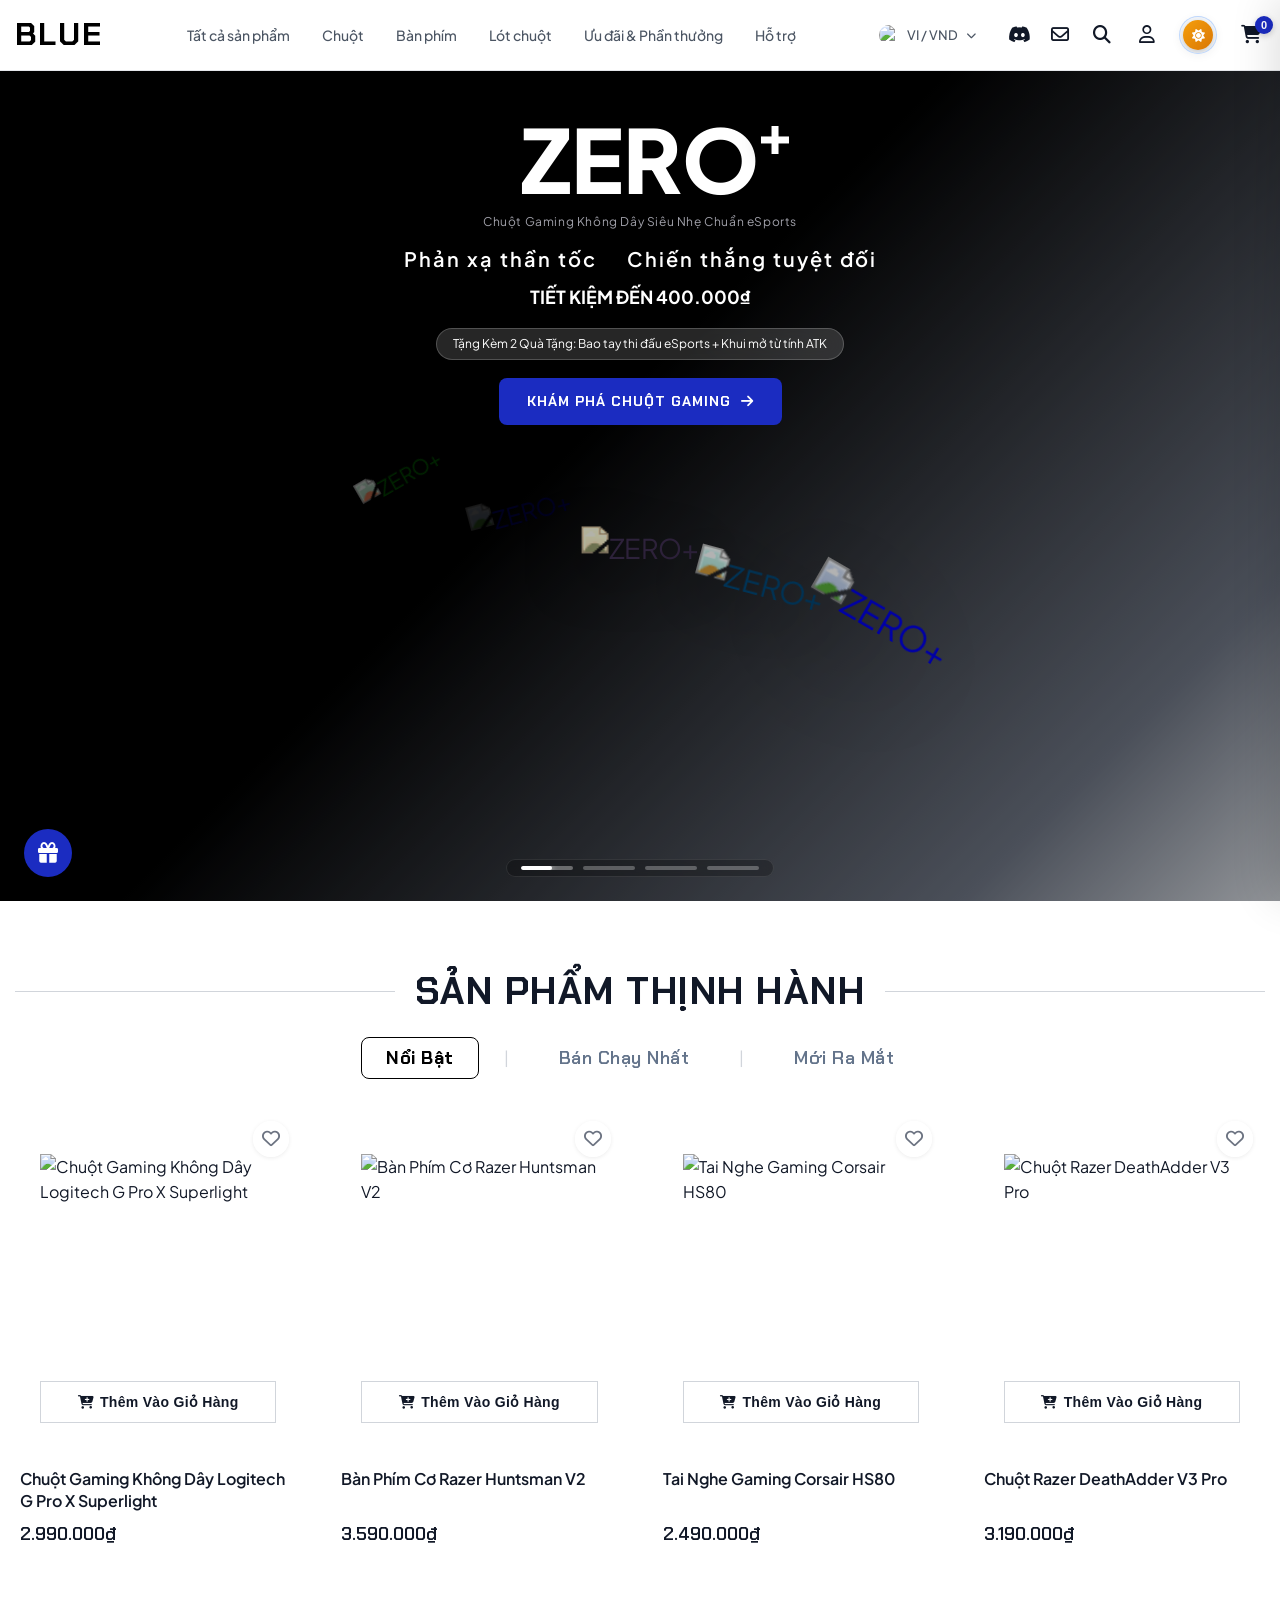
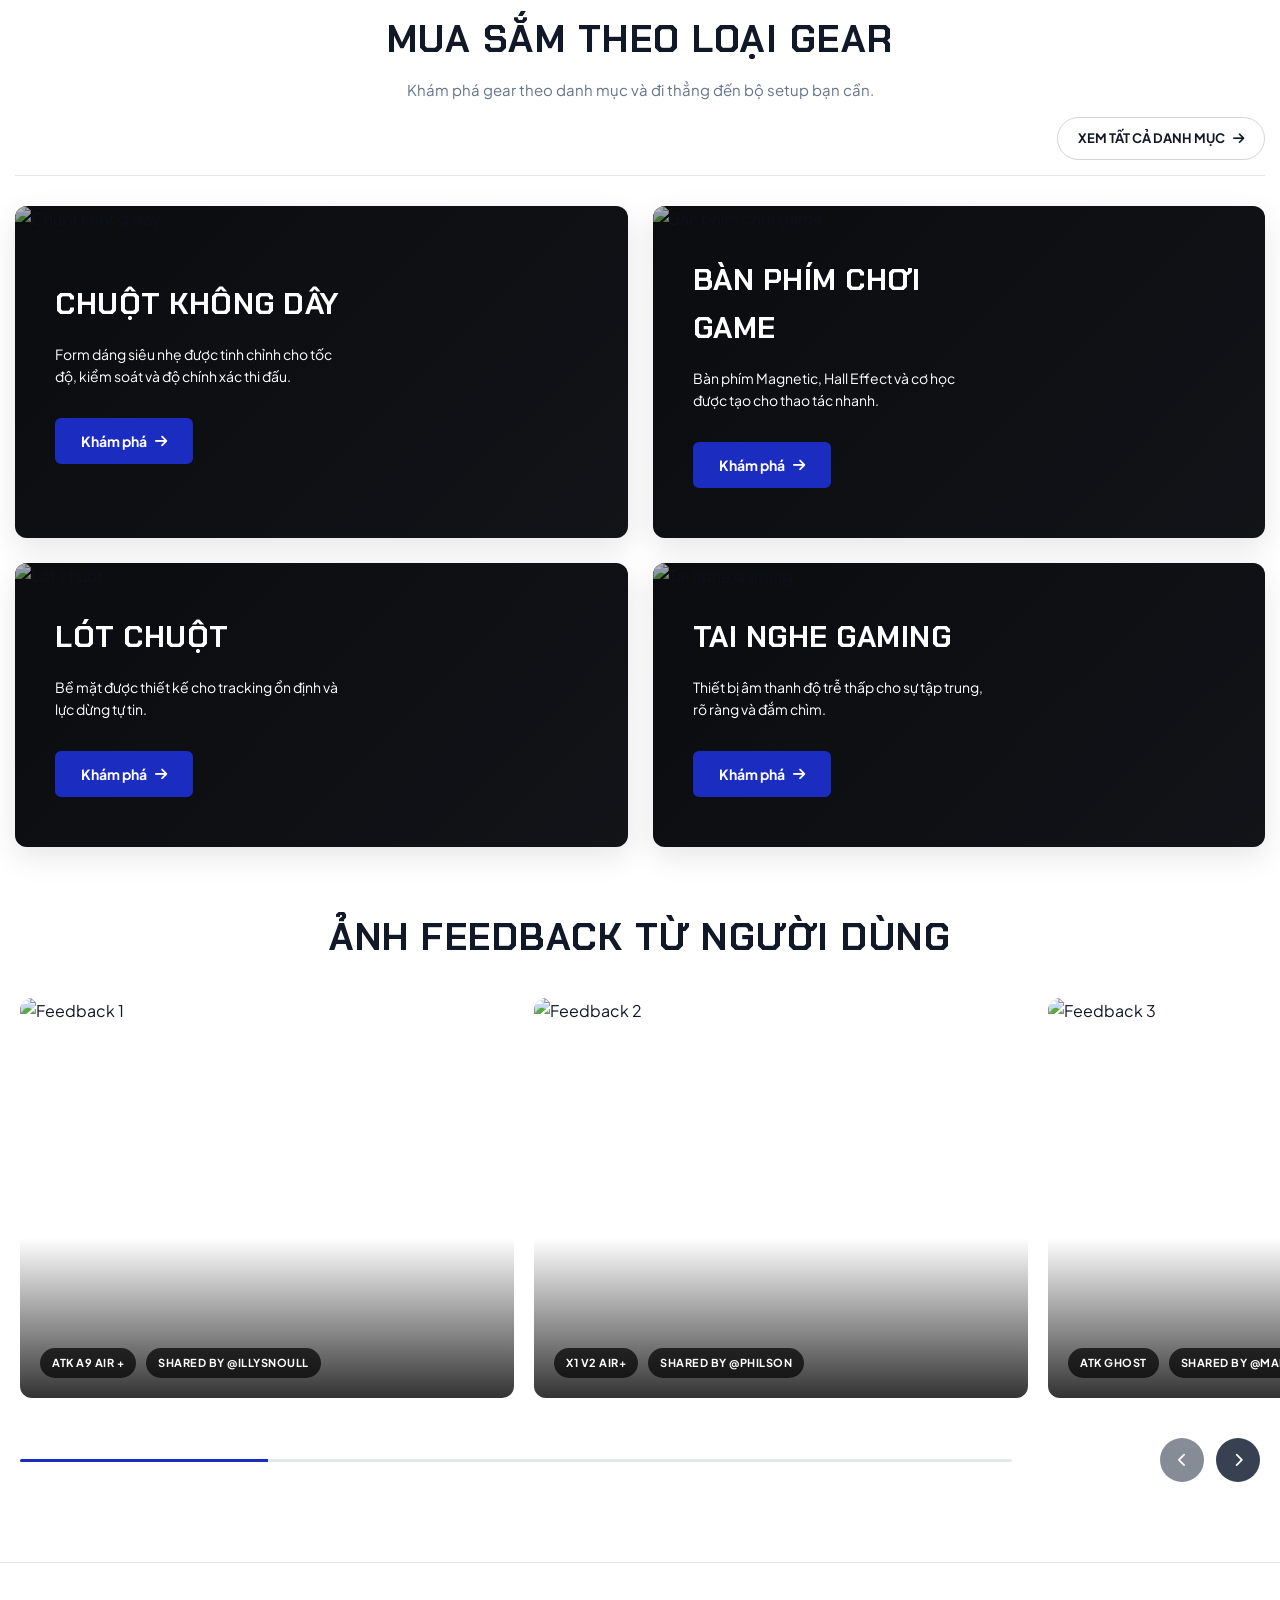
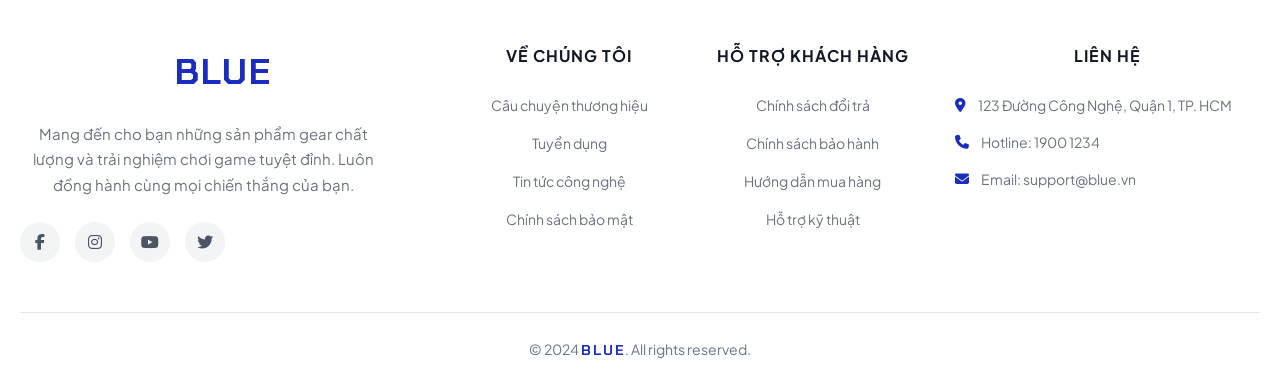
==== index.html @ 566f8067 "fix: set default theme to Light Mode on first visit" ====
<!doctype html>
<html lang="vi">
  <head>
    <meta charset="UTF-8" />
    <meta name="viewport" content="width=device-width, initial-scale=1.0" />
    <title>Blue Gaming Gear | Thiết Bị eSports Thi Đấu Đỉnh Cao</title>
    <link rel="stylesheet" href="style.css" />
    <link rel="preconnect" href="https://fonts.googleapis.com" />
    <link rel="preconnect" href="https://fonts.gstatic.com" crossorigin />
    <link
      href="https://fonts.googleapis.com/css2?family=Chakra+Petch:ital,wght@0,500;0,600;0,700;1,600&family=Plus+Jakarta+Sans:wght@400;500;600;700;800&display=swap"
      rel="stylesheet"
    />
    <link
      rel="stylesheet"
      href="https://cdnjs.cloudflare.com/ajax/libs/font-awesome/6.4.0/css/all.min.css"
    />
  </head>
  <body>
    <header class="main-header">
      <div class="container">
        <nav class="navbar">
          <div class="nav-left">
            <a href="index.html" class="logo">Blue</a>
          </div>
          <div class="nav-center">
            <ul class="nav-links">
              <li><a href="products.html" data-mega="all">Tất cả sản phẩm</a></li>
              <li><a href="products.html?category=Chuột" data-mega="Chuột">Chuột</a></li>
              <li><a href="products.html?category=Bàn%20phím" data-mega="Bàn phím">Bàn phím</a></li>
              <li><a href="products.html?category=Lót%20chuột" data-mega="Lót chuột">Lót chuột</a></li>
              <li><a href="products.html?status=sale">Ưu đãi & Phần thưởng</a></li>
              <li><a href="#support" class="support-modal-trigger" data-support-tab="warranty">Hỗ trợ</a></li>
            </ul>
          </div>
          <div class="nav-right">
            <div class="lang-currency">
              <img
                src="https://upload.wikimedia.org/wikipedia/commons/2/21/Flag_of_Vietnam.svg"
                alt="VI"
                class="flag"
              />
              <span>VI / VND</span>
              <i class="fa-solid fa-chevron-down" style="font-size: 10px"></i>
            </div>
            <div class="utilities">
              <a href="https://discord.gg/bluegaming" target="_blank" rel="noopener noreferrer" title="Cộng đồng Discord eSports"><i class="fa-brands fa-discord"></i></a>
              <a href="mailto:support@blue.vn" title="Hỗ trợ qua Email: support@blue.vn"><i class="fa-regular fa-envelope"></i></a>
              <button id="search-trigger-btn" class="nav-icon-btn" aria-label="Tìm kiếm sản phẩm" title="Tìm kiếm (Ctrl+K)">
                <i class="fa-solid fa-magnifying-glass"></i>
              </button>
              <!-- NÚT TÀI KHOẢN (ĐỒNG BỘ MVC AUTH) -->
              <div class="header-user-wrapper" id="header-user-wrapper">
                <a href="account.html" class="nav-icon-btn header-user-btn" id="header-user-btn" title="Tài khoản thành viên" aria-label="Tài khoản thành viên">
                  <i class="fa-regular fa-user"></i>
                </a>
                <div class="user-dropdown-menu" id="user-dropdown-menu">
                  <div class="user-dropdown-header">
                    <div class="user-dropdown-avatar" id="user-dd-avatar"></div>
                    <div class="user-dropdown-meta">
                      <strong id="user-dd-name">Alex Nguyễn</strong>
                      <span id="user-dd-rank">VIP Diamond</span>
                      <small id="user-dd-points" style="color: var(--blue-accent, #0052cc); font-weight:700;">1.850 điểm</small>
                    </div>
                  </div>
                  <ul class="user-dropdown-links">
                    <li><a href="account.html?tab=profile"><i class="fa-regular fa-id-badge"></i> Thông tin tài khoản</a></li>
                    <li><a href="account.html?tab=orders"><i class="fa-solid fa-box-open"></i> Đơn hàng của tôi</a></li>
                    <li><a href="account.html?tab=addresses"><i class="fa-solid fa-location-dot"></i> Sổ địa chỉ</a></li>
                    <li><a href="account.html?tab=rewards"><i class="fa-solid fa-gift"></i> Điểm & Voucher</a></li>
                    <li class="user-dropdown-divider"></li>
                    <li><button type="button" class="btn-user-logout" id="header-logout-btn"><i class="fa-solid fa-arrow-right-from-bracket"></i> Đăng xuất</button></li>
                  </ul>
                </div>
              </div>
              <button id="theme-toggle-btn" class="theme-toggle-btn glass-theme-btn" aria-label="Chuyển chế độ Dark / Light" title="Giao diện Sáng (Bấm để chuyển sang Dark Mode)">
                <span class="theme-toggle-badge">
                  <i class="fa-solid fa-sun"></i>
                </span>
                <span class="theme-toggle-content">
                  <span class="theme-toggle-label">Light Mode</span>
                  <span class="theme-toggle-chevrons">
                    <i class="fa-solid fa-chevron-up"></i>
                    <i class="fa-solid fa-chevron-down"></i>
                  </span>
                </span>
              </button>
              <button id="cart-trigger-btn" class="nav-icon-btn cart-icon" aria-label="Xem giỏ hàng" title="Giỏ hàng">
                <i class="fa-solid fa-cart-shopping"></i>
                <span id="cart-badge" class="cart-badge">0</span>
              </button>
            </div>
          </div>
        </nav>
      </div>

      <!-- Mega Menu -->
      <div id="mega-menu" class="mega-menu">
        <div class="mega-container">
          <div class="mega-sidebar">
            <ul class="mega-categories-list">
              <li class="cat-item active" data-id="Chuột">Chuột</li>
              <li class="cat-item" data-id="Bàn phím">Bàn phím</li>
              <li class="cat-item" data-id="Lót chuột">Lót chuột</li>
              <li class="cat-item" data-id="Tai nghe">Headphones</li>
              <li class="cat-item" data-id="Tay cầm">Controller</li>
              <li class="cat-item" data-id="Phụ kiện">Accessories</li>
              <li class="cat-item" data-id="Gift Cards">Gift Cards</li>
            </ul>
          </div>
          <div class="mega-content">
            <div class="mega-header">
              <div class="mega-title-area">
                <h3 id="mega-current-cat" class="mega-title">CHUỘT</h3>
              </div>
              <a href="products.html" class="view-all"
                >Xem tất cả
                <i
                  class="fa-solid fa-chevron-right"
                  style="font-size: 10px; margin-left: 4px"
                ></i
              ></a>
            </div>
            <div class="mega-products-wrapper">
              <div class="mega-products-viewport">
                <div id="mega-products" class="mega-products-grid">
                  <!-- JS sẽ render nội dung từ db.json vào đây -->
                </div>
              </div>
              <div class="mega-carousel-controls">
                <button type="button" class="carousel-btn mega-prev-btn" id="mega-prev-btn" aria-label="Sản phẩm trước" title="Trang trước" disabled>
                  <i class="fa-solid fa-angle-left"></i>
                </button>
                <button type="button" class="carousel-btn mega-next-btn" id="mega-next-btn" aria-label="Sản phẩm tiếp theo" title="Trang tiếp theo">
                  <i class="fa-solid fa-angle-right"></i>
                </button>
              </div>
            </div>
          </div>
        </div>
      </div>
    </header>

    <!-- LIVE SEARCH MODAL OVERLAY -->
    <div id="search-overlay" class="search-overlay" role="dialog" aria-modal="true" aria-label="Tìm kiếm sản phẩm" style="display: none;">
      <div class="search-modal-container">
        <div class="search-modal-header">
          <div class="search-input-wrapper">
            <i class="fa-solid fa-magnifying-glass search-input-icon"></i>
            <input type="text" id="live-search-input" placeholder="Tìm kiếm chuột, bàn phím cơ, lót chuột, tai nghe..." autocomplete="off" />
            <button id="search-clear-btn" class="search-clear-btn" aria-label="Xóa từ khóa" style="display: none;">
              <i class="fa-solid fa-xmark"></i>
            </button>
          </div>
          <button id="search-close-btn" class="search-close-btn" aria-label="Đóng tìm kiếm">
            <i class="fa-solid fa-xmark"></i>
          </button>
        </div>
        <div class="search-quick-tags">
          <span class="quick-tag-label">Tìm nhanh:</span>
          <button class="quick-tag-btn" data-query="Chuột">Chuột</button>
          <button class="quick-tag-btn" data-query="Bàn phím">Bàn phím</button>
          <button class="quick-tag-btn" data-query="Tai nghe">Tai nghe</button>
          <button class="quick-tag-btn" data-query="Lót chuột">Lót chuột</button>
          <button class="quick-tag-btn" data-query="Logitech">Logitech</button>
          <button class="quick-tag-btn" data-query="Razer">Razer</button>
        </div>
        <div id="search-results-container" class="search-results-container">
          <div id="search-empty-prompt" class="search-empty-prompt">
            <i class="fa-solid fa-keyboard prompt-icon"></i>
            <p>Nhập tên sản phẩm, thương hiệu hoặc danh mục để tìm kiếm tức thì.</p>
          </div>
          <div id="search-results-list" class="search-results-list" style="display: none;"></div>
        </div>
      </div>
    </div>

    <!-- HERO BANNER CAROUSEL SECTION -->
    <section id="hero-carousel" class="hero-banner">
      <!-- Carousel Slides Container -->
      <div class="hero-slides-wrapper" id="hero-slides-wrapper">
        <!-- JS will render slides here -->
      </div>

      <!-- Pagination / Indicators -->
      <div class="hero-indicators" id="hero-indicators" role="tablist" aria-label="Điều hướng banner trang chủ">
        <!-- JS will render indicators here -->
      </div>

      <!-- Floating Gift Button -->
      <button class="hero-floating-gift">
        <i class="fa-solid fa-gift"></i>
      </button>
    </section>

    <main class="trending-section">
      <div class="trending-header">
        <h2 class="trending-title"><span>SẢN PHẨM THỊNH HÀNH</span></h2>
        <div class="trending-tabs">
          <button class="tab-btn active" data-target="tab-hot">Nổi Bật</button>
          <span class="tab-divider">|</span>
          <button class="tab-btn" data-target="tab-sale">Bán Chạy Nhất</button>
          <span class="tab-divider">|</span>
          <button class="tab-btn" data-target="tab-new">Mới Ra Mắt</button>
        </div>
      </div>

      <div class="tab-content active" id="tab-hot">
        <div class="product-hot product-grid"></div>
      </div>
      <div class="tab-content" id="tab-sale" style="display: none">
        <div class="product-sale product-grid"></div>
      </div>
      <div class="tab-content" id="tab-new" style="display: none">
        <div class="product-new product-grid"></div>
      </div>
    </main>

    <!-- SHOP BY CATEGORY SECTION -->
    <section class="shop-by-category">
      <div class="category-header">
        <div class="category-title-area">
          <h2>Mua sắm theo loại gear</h2>
          <p>Khám phá gear theo danh mục và đi thẳng đến bộ setup bạn cần.</p>
        </div>
        <div class="view-all-wrapper">
          <a href="products.html" class="view-all-link"
            >XEM TẤT CẢ DANH MỤC <i class="fa-solid fa-arrow-right"></i
          ></a>
        </div>
      </div>
      <div class="category-grid">
        <!-- Chuột -->
        <div class="cat-card">
          <div class="cat-card-content">
            <h3>Chuột không dây</h3>
            <p>
              Form dáng siêu nhẹ được tinh chỉnh cho tốc độ, kiểm soát và độ
              chính xác thi đấu.
            </p>
            <a href="products.html?category=Chuột" class="explore-btn" style="text-decoration: none; display: inline-flex; align-items: center; gap: 8px;">
              Khám phá <i class="fa-solid fa-arrow-right"></i>
            </a>
          </div>
          <div class="cat-card-image">
            <img
              src="https://www.atk.store/cdn/shop/files/118493700f7e3293efadf6b957758203_62d271ba-5d10-4b05-9611-e0f9907a7eeb.jpg?v=1780053426&width=700"
              alt="Chuột không dây"
            />
          </div>
        </div>

        <!-- Bàn phím -->
        <div class="cat-card">
          <div class="cat-card-content">
            <h3>Bàn phím chơi game</h3>
            <p>
              Bàn phím Magnetic, Hall Effect và cơ học được tạo cho thao tác
              nhanh.
            </p>
            <a href="products.html?category=Bàn%20phím" class="explore-btn" style="text-decoration: none; display: inline-flex; align-items: center; gap: 8px;">
              Khám phá <i class="fa-solid fa-arrow-right"></i>
            </a>
          </div>
          <div class="cat-card-image">
            <img
              src="https://www.atk.store/cdn/shop/files/37efe26d5b548dfbbb336d3c655a770a_121cb89d-d6b0-4488-8b81-c74cf1e00450.jpg?v=1780053426&width=700"
              alt="Bàn phím chơi game"
            />
          </div>
        </div>

        <!-- Lót chuột -->
        <div class="cat-card">
          <div class="cat-card-content">
            <h3>Lót chuột</h3>
            <p>Bề mặt được thiết kế cho tracking ổn định và lực dừng tự tin.</p>
            <a href="products.html?category=Lót%20chuột" class="explore-btn" style="text-decoration: none; display: inline-flex; align-items: center; gap: 8px;">
              Khám phá <i class="fa-solid fa-arrow-right"></i>
            </a>
          </div>
          <div class="cat-card-image">
            <img
              src="https://www.atk.store/cdn/shop/files/ee610c01f535b74fd3f381b54bb5287f_557cb5e5-bfce-4602-8465-cf320064e47b.jpg?v=1780053426&width=700"
              alt="Lót chuột"
            />
          </div>
        </div>

        <!-- Tai nghe -->
        <div class="cat-card">
          <div class="cat-card-content">
            <h3>Tai nghe gaming</h3>
            <p>
              Thiết bị âm thanh độ trễ thấp cho sự tập trung, rõ ràng và đắm
              chìm.
            </p>
            <a href="products.html?category=Tai%20nghe" class="explore-btn" style="text-decoration: none; display: inline-flex; align-items: center; gap: 8px;">
              Khám phá <i class="fa-solid fa-arrow-right"></i>
            </a>
          </div>
          <div class="cat-card-image">
            <img
              src="https://www.atk.store/cdn/shop/files/20260529-115628_c5f99d77-b586-4a1d-b0ce-ef9a51c31688.jpg?v=1780053438&width=700"
              alt="Tai nghe gaming"
            />
          </div>
        </div>
      </div>
    </section>

    <!-- FEEDBACK SECTION -->
    <section class="user-feedback">
      <h2 class="feedback-title">Ảnh feedback từ người dùng</h2>
      <div class="feedback-carousel">
        <div class="feedback-track">
          <!-- 6 Hình ảnh feedback -->
          <div class="feedback-card">
            <img
              src="https://images.unsplash.com/photo-1593640408182-31c70c8268f5?w=800&q=80"
              alt="Feedback 1"
            />
            <div class="feedback-tags">
              <span class="feedback-tag">ATK A9 AIR +</span>
              <span class="feedback-tag">Shared by @illysnoull</span>
            </div>
          </div>
          <div class="feedback-card">
            <img
              src="https://images.unsplash.com/photo-1600861194942-f883de0dfe96?w=800&q=80"
              alt="Feedback 2"
            />
            <div class="feedback-tags">
              <span class="feedback-tag">X1 V2 AIR+</span>
              <span class="feedback-tag">Shared by @philson</span>
            </div>
          </div>
          <div class="feedback-card">
            <img
              src="https://images.unsplash.com/photo-1547394765-185e1e68f34e?w=800&q=80"
              alt="Feedback 3"
            />
            <div class="feedback-tags">
              <span class="feedback-tag">ATK GHOST</span>
              <span class="feedback-tag">Shared by @marmara</span>
            </div>
          </div>
          <div class="feedback-card">
            <img
              src="https://images.unsplash.com/photo-1598550476439-6847785fcea6?w=800&q=80"
              alt="Feedback 4"
            />
            <div class="feedback-tags">
              <span class="feedback-tag">ATK BLAZING</span>
              <span class="feedback-tag">Shared by @david</span>
            </div>
          </div>
          <div class="feedback-card">
            <img
              src="https://images.unsplash.com/photo-1616588589676-62b3bd4ff6d2?w=800&q=80"
              alt="Feedback 5"
            />
            <div class="feedback-tags">
              <span class="feedback-tag">ZERO+</span>
              <span class="feedback-tag">Shared by @alex</span>
            </div>
          </div>
          <div class="feedback-card">
            <img
              src="https://images.unsplash.com/photo-1606220838315-056192d5e927?w=800&q=80"
              alt="Feedback 6"
            />
            <div class="feedback-tags">
              <span class="feedback-tag">ATK RS6 AIR</span>
              <span class="feedback-tag">Shared by @gamer1</span>
            </div>
          </div>
        </div>
      </div>

      <!-- Thanh tiến độ & Nút điều hướng -->
      <div class="feedback-controls">
        <div class="progress-bar-container">
          <div class="progress-bar-fill"></div>
        </div>
        <div class="feedback-nav">
          <button class="nav-btn feedback-prev disabled">
            <i class="fa-solid fa-chevron-left"></i>
          </button>
          <button class="nav-btn feedback-next">
            <i class="fa-solid fa-chevron-right"></i>
          </button>
        </div>
      </div>
    </section>
    <footer class="main-footer">
      <div class="footer-container">
        <!-- Brand & About -->
        <div class="footer-col brand-col">
          <h2 class="footer-logo">Blue</h2>
          <p class="footer-desc">
            Mang đến cho bạn những sản phẩm gear chất lượng và trải nghiệm chơi
            game tuyệt đỉnh. Luôn đồng hành cùng mọi chiến thắng của bạn.
          </p>
          <div class="footer-socials">
            <a href="https://facebook.com/bluegaminggear" target="_blank" rel="noopener noreferrer" title="Facebook Blue Gaming Gear"><i class="fa-brands fa-facebook-f"></i></a>
            <a href="https://instagram.com/bluegaminggear" target="_blank" rel="noopener noreferrer" title="Instagram Blue Gaming Gear"><i class="fa-brands fa-instagram"></i></a>
            <a href="https://youtube.com/@bluegaminggear" target="_blank" rel="noopener noreferrer" title="YouTube Blue Gaming Gear"><i class="fa-brands fa-youtube"></i></a>
            <a href="https://x.com/bluegaminggear" target="_blank" rel="noopener noreferrer" title="X (Twitter) Blue Gaming Gear"><i class="fa-brands fa-twitter"></i></a>
          </div>
        </div>

        <!-- Quick Links -->
        <div class="footer-col links-col">
          <h3>Về Chúng Tôi</h3>
          <ul>
            <li><a href="#support-brand" class="support-modal-trigger" data-support-tab="brand">Câu chuyện thương hiệu</a></li>
            <li><a href="#support-careers" class="support-modal-trigger" data-support-tab="careers">Tuyển dụng</a></li>
            <li><a href="products.html?status=hot">Tin tức công nghệ</a></li>
            <li><a href="#support-privacy" class="support-modal-trigger" data-support-tab="privacy">Chính sách bảo mật</a></li>
          </ul>
        </div>

        <!-- Customer Service -->
        <div class="footer-col links-col">
          <h3>Hỗ Trợ Khách Hàng</h3>
          <ul>
            <li><a href="#support-returns" class="support-modal-trigger" data-support-tab="returns">Chính sách đổi trả</a></li>
            <li><a href="#support-warranty" class="support-modal-trigger" data-support-tab="warranty">Chính sách bảo hành</a></li>
            <li><a href="#support-guide" class="support-modal-trigger" data-support-tab="guide">Hướng dẫn mua hàng</a></li>
            <li><a href="#support-tech" class="support-modal-trigger" data-support-tab="tech">Hỗ trợ kỹ thuật</a></li>
          </ul>
        </div>

        <!-- Contact Info -->
        <div class="footer-col contact-col">
          <h3>Liên Hệ</h3>
          <ul>
            <li>
              <i class="fa-solid fa-location-dot"></i> 123 Đường Công Nghệ, Quận
              1, TP. HCM
            </li>
            <li><i class="fa-solid fa-phone"></i> Hotline: 1900 1234</li>
            <li><i class="fa-solid fa-envelope"></i> Email: support@blue.vn</li>
          </ul>
        </div>
      </div>

      <div class="footer-bottom">
        <p>
          &copy; 2024
          <span class="footer-brand-highlight">BLUE</span>. All rights reserved.
        </p>
      </div>
    </footer>

    <!-- CART DRAWER OVERLAY -->
    <div id="cart-drawer-overlay" class="cart-drawer-overlay" style="display: none;"></div>

    <!-- SLIDE-OUT MINI CART DRAWER -->
    <aside id="cart-drawer" class="cart-drawer" role="dialog" aria-modal="true" aria-label="Giỏ hàng của bạn">
      <div class="cart-drawer-header">
        <div class="cart-drawer-title-group">
          <h3>Giỏ Hàng</h3>
          <span id="cart-drawer-badge" class="cart-drawer-badge">0 món</span>
        </div>
        <button id="cart-drawer-close" class="cart-drawer-close" aria-label="Đóng giỏ hàng">
          <i class="fa-solid fa-xmark"></i>
        </button>
      </div>

      <!-- Free Shipping Indicator -->
      <div class="cart-shipping-bar">
        <div class="shipping-info">
          <i class="fa-solid fa-truck-fast"></i>
          <span id="shipping-text">Miễn phí giao hàng toàn quốc cho đơn từ 1.000.000₫</span>
        </div>
        <div class="shipping-progress-track">
          <div id="shipping-progress-fill" class="shipping-progress-fill" style="width: 0%;"></div>
        </div>
      </div>

      <!-- Cart Body -->
      <div class="cart-drawer-body">
        <!-- Empty State -->
        <div id="cart-empty-state" class="cart-empty-state">
          <div class="empty-icon-wrap">
            <i class="fa-solid fa-bag-shopping"></i>
          </div>
          <h4>Giỏ hàng của bạn đang trống</h4>
          <p>Khám phá bộ sưu tập gaming gear cao cấp để nâng tầm setup của bạn!</p>
          <button id="cart-continue-btn" class="cart-continue-btn">Mua sắm ngay</button>
        </div>

        <!-- Items List -->
        <div id="cart-items-list" class="cart-items-list" style="display: none;"></div>
      </div>

      <!-- Cart Footer -->
      <div id="cart-drawer-footer" class="cart-drawer-footer" style="display: none;">
        <div class="cart-summary-row">
          <span class="summary-label">Tạm tính</span>
          <span id="cart-subtotal" class="summary-value">0₫</span>
        </div>
        <p class="cart-tax-notice">Đã bao gồm VAT. Phí giao hàng sẽ được áp dụng ưu đãi nếu đạt mốc.</p>
        <button id="cart-checkout-btn" class="cart-checkout-btn">
          <span>TIẾN HÀNH THANH TOÁN</span>
          <i class="fa-solid fa-arrow-right"></i>
        </button>
      </div>
    </aside>

    <!-- EXPRESS CHECKOUT 2-STEP MODAL -->
    <div id="checkout-modal" class="checkout-modal-overlay" style="display: none;" role="dialog" aria-modal="true" aria-labelledby="checkout-modal-title">
      <div class="checkout-modal-box express-checkout-box">
        <button type="button" class="checkout-close-corner" id="checkout-modal-close-icon" aria-label="Đóng thanh toán">
          <i class="fa-solid fa-xmark"></i>
        </button>

        <!-- Stepper Header -->
        <div class="checkout-stepper-header" role="navigation" aria-label="Tiến trình đặt hàng siêu tốc">
          <button type="button" class="step-node active" id="step-node-1" aria-current="step" title="Bước 1: Địa chỉ nhận hàng">
            <span class="step-num">1</span>
            <span class="step-label">Địa Chỉ Nhận Hàng</span>
          </button>
          <div class="step-line" id="step-line-1" aria-hidden="true"></div>
          <button type="button" class="step-node" id="step-node-2" title="Bước 2: Thanh toán & xác nhận" disabled>
            <span class="step-num">2</span>
            <span class="step-label">Thanh Toán & Xác Nhận</span>
          </button>
        </div>

        <!-- STEP 1: GIAO HÀNG -->
        <div class="checkout-step-pane active" id="checkout-step-1">
          <h3 id="checkout-modal-title" class="checkout-pane-title">Thông Tin Giao Hàng Siêu Tốc</h3>
          <p class="checkout-pane-subtitle">Giao nhanh 24h & hỗ trợ đồng kiểm bưu tá trước khi thanh toán.</p>
          
          <div class="checkout-mini-summary" id="checkout-mini-summary">
            <!-- JS render tóm tắt nhanh sản phẩm giỏ hàng -->
          </div>

          <form id="checkout-form-step1" class="checkout-form-grid" onsubmit="event.preventDefault();">
            <div class="form-group">
              <label for="cust-name">Họ và tên người nhận <span class="req">*</span></label>
              <input type="text" id="cust-name" placeholder="Ví dụ: Hoàng Long" required />
            </div>
            <div class="form-group">
              <label for="cust-phone">Số điện thoại liên hệ <span class="req">*</span></label>
              <input type="tel" id="cust-phone" placeholder="Ví dụ: 0912345678" pattern="[0-9]{10,11}" required />
            </div>
            <div class="form-group full-width">
              <label for="cust-address">Địa chỉ chi tiết (Số nhà, tên đường, phường/xã) <span class="req">*</span></label>
              <input type="text" id="cust-address" placeholder="Ví dụ: 88 Phố Cầu Giấy, P. Dịch Vọng" required />
            </div>
            <div class="form-group">
              <label for="cust-city">Tỉnh / Thành phố <span class="req">*</span></label>
              <select id="cust-city" required>
                <option value="Hà Nội">Hà Nội (Hỏa tốc 2h - 24h)</option>
                <option value="TP. Hồ Chí Minh">TP. Hồ Chí Minh (Giao 24h - 48h)</option>
                <option value="Đà Nẵng">Đà Nẵng</option>
                <option value="Hải Phòng">Hải Phòng</option>
                <option value="Cần Thơ">Cần Thơ</option>
                <option value="Khác">Tỉnh thành khác (Toàn quốc)</option>
              </select>
            </div>
            <div class="form-group">
              <label for="cust-note">Ghi chú giao hàng (Tùy chọn)</label>
              <input type="text" id="cust-note" placeholder="Ví dụ: Cho đồng kiểm, gọi trước khi giao" />
            </div>

            <div class="step-actions">
              <button type="button" class="btn-step-next" id="btn-goto-step2">
                <span>Tiếp tục sang thanh toán</span>
                <i class="fa-solid fa-arrow-right"></i>
              </button>
            </div>
          </form>
        </div>

        <!-- STEP 2: PHƯƠNG THỨC THANH TOÁN -->
        <div class="checkout-step-pane" id="checkout-step-2" style="display: none;">
          <h3 class="checkout-pane-title">Phương Thức Thanh Toán</h3>
          <p class="checkout-pane-subtitle">Lựa chọn cổng thanh toán an toàn, bảo mật tiêu chuẩn eSports.</p>

          <div class="payment-methods-list">
            <label class="payment-method-card payment-card-cod active">
              <input type="radio" name="payment-method" value="COD" checked />
              <div class="pm-icon cod-icon"><i class="fa-solid fa-truck-ramp-box"></i></div>
              <div class="pm-info">
                <strong>Thanh toán khi nhận hàng (COD)</strong>
                <span>Được mở hộp đồng kiểm ngoại quan cùng bưu tá trước khi trả tiền</span>
              </div>
            </label>

            <label class="payment-method-card payment-card-momo">
              <input type="radio" name="payment-method" value="MOMO" />
              <div class="pm-icon momo-icon"><i class="fa-solid fa-qrcode"></i></div>
              <div class="pm-info">
                <strong>Ví MoMo / Quét mã QR <span class="pm-tag">Ưu đãi -20.000₫</span></strong>
                <span>Quét mã QR tức thì trên app MoMo, nhận hoàn tiền game thủ</span>
              </div>
            </label>

            <label class="payment-method-card payment-card-vnpay">
              <input type="radio" name="payment-method" value="VNPAY" />
              <div class="pm-icon vnpay-icon"><i class="fa-solid fa-credit-card"></i></div>
              <div class="pm-info">
                <strong>VNPAY-QR / Thẻ ATM & Thẻ Quốc Tế</strong>
                <span>Cổng thanh toán quốc gia, quét mã trên 40 app ngân hàng</span>
              </div>
            </label>
          </div>

          <!-- Tóm tắt địa chỉ & Tổng thanh toán -->
          <div class="checkout-final-summary" id="checkout-final-summary">
            <!-- JS render tổng kết đơn hàng -->
          </div>

          <div class="step-actions dual-actions">
            <button type="button" class="btn-step-back" id="btn-backto-step1">
              <i class="fa-solid fa-arrow-left"></i>
              <span>Quay lại</span>
            </button>
            <button type="button" class="btn-step-confirm" id="btn-confirm-order">
              <i class="fa-solid fa-shield-check"></i>
              <span>Xác nhận đặt hàng</span>
            </button>
          </div>
        </div>

        <!-- STEP 3: ĐẶT HÀNG THÀNH CÔNG -->
        <div class="checkout-step-pane checkout-success-pane" id="checkout-step-3" style="display: none;">
          <div class="checkout-success-icon-glow">
            <i class="fa-solid fa-circle-check"></i>
          </div>
          <h3>Đặt Hàng Thành Công!</h3>
          <div class="order-code-badge" id="order-code-badge">Mã đơn: BL-28491</div>
          <p id="checkout-order-summary" class="order-success-text">
            Cảm ơn bạn đã lựa chọn Blue Gaming Gear. Đơn hàng của bạn đang được đóng gói và chuẩn bị giao.
          </p>
          <div class="order-status-timeline">
            <div class="timeline-step done"><i class="fa-solid fa-check"></i> Đã tiếp nhận</div>
            <div class="timeline-step active"><i class="fa-solid fa-box"></i> Đang đóng gói</div>
            <div class="timeline-step"><i class="fa-solid fa-truck-fast"></i> Bàn giao bưu tá</div>
          </div>
          <div class="checkout-modal-actions">
            <button id="checkout-modal-close" class="checkout-modal-btn">Hoàn tất mua sắm</button>
          </div>
        </div>
      </div>
    </div>

    <!-- TOAST NOTIFICATION CONTAINER -->
    <div id="toast-container" class="toast-container" aria-live="polite"></div>

    <script src="auth-mvc.js"></script>
    <script src="main.js"></script>
  </body>
</html>
---- style.css ----
:root {
  --font-display: "Chakra Petch", -apple-system, sans-serif;
  --font-body: "Plus Jakarta Sans", -apple-system, BlinkMacSystemFont, "Segoe UI", sans-serif;
  
  /* Brand Core Accents */
  --color-primary: #1b2cc1;
  --color-primary-hover: #151fa3;
  --color-accent-sky: #0284c7;
  --color-accent-cyan: #0891b2;
  
  /* Live-mode parameter support */
  --p-color-amount: 1;

  /* Surface Elevation Roles (Light Theme) */
  --surface-canvas: #ffffff;
  --surface-card: #f8fafc;
  --surface-muted: #f1f5f9;
  --surface-border: #e2e8f0;
  --surface-border-strong: #cbd5e1;

  /* Typography Roles (Light Theme) */
  --text-main: #0f172a;
  --text-body: #334155;
  --text-muted: #64748b;
  --text-subtle: #94a3b8;

  /* Semantic Feedback Roles (Light Theme - WCAG AA >= 4.5:1) */
  --badge-success-bg: #ecfdf5;
  --badge-success-text: #047857;
  --badge-success-border: #a7f3d0;

  --badge-warning-bg: #fffbeb;
  --badge-warning-text: #b45309;
  --badge-warning-border: #fde68a;

  --badge-danger-bg: #fef2f2;
  --badge-danger-text: #dc2626;
  --badge-danger-border: #fecaca;

  --badge-info-bg: #eff6ff;
  --badge-info-text: #1d4ed8;
  --badge-info-border: #bfdbfe;
}


/* --- 1. CẤU HÌNH CHUNG & BROWSER SURFACES --- */
* {
  margin: 0;
  padding: 0;
  box-sizing: border-box;
}

::selection {
  background-color: #1b2cc1;
  color: #ffffff;
}

:focus-visible {
  outline: 2px solid #1b2cc1;
  outline-offset: 2px;
}

/* Custom Scrollbars */
::-webkit-scrollbar {
  width: 8px;
  height: 8px;
}

::-webkit-scrollbar-track {
  background: #f1f5f9;
}

::-webkit-scrollbar-thumb {
  background: #cbd5e1;
  border-radius: 4px;
}

::-webkit-scrollbar-thumb:hover {
  background: #1b2cc1;
}

body {
  font-family: var(--font-body);
  background-color: #ffffff;
  color: #111827;
  line-height: 1.6;
  -webkit-font-smoothing: antialiased;
  -moz-osx-font-smoothing: grayscale;
}

/* --- 1.5. SHARED CONTAINER --- */
.container {
  max-width: 1450px;
  margin: 0 auto;
  padding: 0 15px;
  width: 100%;
}

/* --- 2. MAIN NAVBAR --- */
.main-header {
  background-color: #ffffff;
  border-bottom: 1px solid #e5e7eb;
  position: sticky;
  top: 0;
  z-index: 999;
  width: 100%;
}

.navbar {
  display: flex;
  justify-content: space-between;
  align-items: center;
  padding: 0;
  height: 70px;
  width: 100%;
}

.nav-left .logo {
  font-size: 32px;
  font-weight: 700;
  letter-spacing: 2px;
  font-family: var(--font-display);
  color: #000000;
  text-decoration: none;
  text-transform: uppercase;
}

.nav-center {
  flex-grow: 1;
  display: flex;
  justify-content: center;
}

.nav-links {
  display: flex;
  gap: 32px;
  list-style: none;
}

.nav-links a {
  font-size: 14px;
  font-weight: 500;
  color: #4b5563; /* Muted gray for links matching the image */
  position: relative;
  text-decoration: none;
  transition: color 0.2s;
}

.nav-links a:hover {
  color: #000000;
}

/* Utilities Area */
.nav-right {
  display: flex;
  align-items: center;
  gap: 32px;
}

.lang-currency {
  display: flex;
  align-items: center;
  gap: 8px;
  font-size: 13px;
  font-weight: 500;
  color: #4b5563;
  cursor: pointer;
}

.lang-currency .flag {
  width: 20px;
  height: 20px;
  border-radius: 50%;
  object-fit: cover;
}

.utilities {
  display: flex;
  align-items: center;
  gap: 20px;
  font-size: 18px;
}

.utilities a {
  color: #111827;
  text-decoration: none;
  display: flex;
  align-items: center;
  justify-content: center;
  transition: color 0.2s, transform 0.15s;
}

.utilities a:hover {
  color: #1b2cc1;
  transform: translateY(-1px);
}

.nav-icon-btn {
  background: none;
  border: none;
  color: #111827;
  font-size: 18px;
  cursor: pointer;
  display: flex;
  align-items: center;
  justify-content: center;
  padding: 4px;
  position: relative;
  transition: color 0.2s, transform 0.15s;
}

.nav-icon-btn:hover {
  color: #1b2cc1;
  transform: translateY(-1px);
}

/* =========================================================================
   APPLE CONTROL-CENTER STYLE GLASS THEME TOGGLE BUTTON
   ========================================================================= */
.theme-toggle-btn.glass-theme-btn {
  display: inline-flex;
  align-items: center;
  justify-content: flex-start;
  height: 38px;
  width: 38px;
  padding: 3px;
  border-radius: 9999px;
  cursor: pointer;
  position: relative;
  overflow: hidden;
  border: 1px solid rgba(0, 102, 255, 0.22);
  background: rgba(241, 245, 249, 0.85);
  backdrop-filter: blur(12px);
  -webkit-backdrop-filter: blur(12px);
  box-shadow: 0 2px 10px rgba(0, 0, 0, 0.05);
  transition: width 0.35s cubic-bezier(0.16, 1, 0.3, 1),
              background 0.25s ease,
              border-color 0.25s ease,
              box-shadow 0.25s ease,
              padding 0.35s cubic-bezier(0.16, 1, 0.3, 1);
  user-select: none;
  font-family: var(--font-body);
  flex-shrink: 0;
  text-decoration: none;
  color: inherit;
}

/* Expanded state on Hover & Focus */
.theme-toggle-btn.glass-theme-btn:hover,
.theme-toggle-btn.glass-theme-btn:focus-visible {
  width: 148px;
  padding: 3px 12px 3px 3px;
  background: rgba(255, 255, 255, 0.95);
  border-color: rgba(0, 102, 255, 0.45);
  box-shadow: 0 4px 18px rgba(0, 0, 0, 0.08);
  transform: none;
}

/* Inner Circular Icon Badge */
.theme-toggle-btn.glass-theme-btn .theme-toggle-badge {
  width: 30px;
  height: 30px;
  min-width: 30px;
  border-radius: 50%;
  display: flex;
  align-items: center;
  justify-content: center;
  background: linear-gradient(135deg, #f59e0b, #d97706);
  color: #ffffff;
  font-size: 13px;
  transition: transform 0.35s cubic-bezier(0.16, 1, 0.3, 1),
              background 0.3s ease,
              box-shadow 0.3s ease;
  box-shadow: 0 2px 6px rgba(0, 0, 0, 0.2);
  flex-shrink: 0;
}

.theme-toggle-btn.glass-theme-btn:hover .theme-toggle-badge {
  transform: rotate(15deg) scale(1.05);
}

/* Collapsible Content (Label & Chevrons) */
.theme-toggle-btn.glass-theme-btn .theme-toggle-content {
  display: inline-flex;
  align-items: center;
  justify-content: space-between;
  gap: 8px;
  max-width: 0;
  opacity: 0;
  overflow: hidden;
  white-space: nowrap;
  pointer-events: none;
  transform: translateX(-8px);
  transition: max-width 0.35s cubic-bezier(0.16, 1, 0.3, 1),
              opacity 0.25s ease,
              transform 0.35s cubic-bezier(0.16, 1, 0.3, 1),
              margin 0.35s cubic-bezier(0.16, 1, 0.3, 1);
  margin-left: 0;
  flex: 1;
}

.theme-toggle-btn.glass-theme-btn:hover .theme-toggle-content,
.theme-toggle-btn.glass-theme-btn:focus-visible .theme-toggle-content {
  max-width: 105px;
  opacity: 1;
  pointer-events: auto;
  transform: translateX(0);
  margin-left: 8px;
}

.theme-toggle-btn.glass-theme-btn .theme-toggle-label {
  font-family: var(--font-body);
  font-size: 12.5px;
  font-weight: 700;
  color: #0f172a;
  letter-spacing: 0.3px;
}

/* Right Stacked Mini Chevrons */
.theme-toggle-btn.glass-theme-btn .theme-toggle-chevrons {
  display: flex;
  flex-direction: column;
  align-items: center;
  justify-content: center;
  gap: 1px;
  color: #94a3b8;
  font-size: 8px;
  line-height: 1;
  margin-left: auto;
}

.cart-icon {
  position: relative;
}

.cart-badge {
  position: absolute;
  top: -6px;
  right: -8px;
  background-color: #1b2cc1;
  color: #ffffff;
  font-size: 11px;
  font-weight: 700;
  min-width: 18px;
  height: 18px;
  padding: 0 4px;
  border-radius: 9px;
  display: flex;
  align-items: center;
  justify-content: center;
  box-shadow: 0 2px 6px rgba(0, 0, 0, 0.2);
  transition: transform 0.2s ease;
}

@keyframes badge-bump {
  0% { transform: scale(1); }
  50% { transform: scale(1.22); }
  100% { transform: scale(1); }
}

.cart-badge.bump {
  animation: badge-bump 0.28s cubic-bezier(0.16, 1, 0.3, 1);
}
/* --- 2.5. SHOP BY CATEGORY (Mua sắm theo loại gear) --- */
.shop-by-category {
  max-width: 1450px;
  margin: 60px auto 20px auto;
  padding: 0 15px;
}

.category-header {
  display: block; /* Hủy flex cũ để xuống dòng */
  margin-bottom: 30px;
  border-bottom: 1px solid #e5e7eb;
  padding-bottom: 15px;
}

.category-title-area {
  text-align: center; /* Căn giữa toàn bộ chữ */
  margin-bottom: 15px;
}

.category-title-area h2 {
  font-family: var(--font-display);
  font-weight: 700;
  text-transform: uppercase;
  font-size: 38px;
  color: #111827;
  letter-spacing: 1.5px;
  margin-bottom: 8px;
}

.category-title-area p {
  color: #64748b;
  font-size: 15px;
}

.view-all-wrapper {
  display: flex;
  justify-content: flex-end; /* Đẩy nút sang phải */
  width: 100%;
}

.view-all-link {
  font-size: 13px;
  font-weight: 700;
  color: #111827;
  text-decoration: none;
  border: 1px solid #d1d5db;
  padding: 10px 20px;
  border-radius: 30px;
  display: inline-flex;
  align-items: center;
  gap: 8px;
  transition: all 0.2s;
}

.view-all-link:hover {
  border-color: #000000;
}

.category-grid {
  display: grid;
  grid-template-columns: 1fr 1fr;
  gap: 25px;
}

.cat-card {
  background: linear-gradient(135deg, #0f1115 0%, #1a1c23 100%);
  border-radius: 12px;
  position: relative;
  overflow: hidden;
  display: flex;
  align-items: center;
  padding: 50px 40px;
  min-height: 280px;
  cursor: pointer;
  box-shadow: 0 10px 30px rgba(0, 0, 0, 0.1);
}

.cat-card-content {
  position: relative;
  z-index: 3;
  width: 55%;
  color: #fff;
}

.cat-tag {
  font-family: var(--font-display);
  font-size: 12px;
  text-transform: uppercase;
  letter-spacing: 2px;
  color: #9ca3af;
  display: flex;
  align-items: center;
  gap: 10px;
  margin-bottom: 15px;
  font-weight: 700;
}

.orange-dash {
  width: 25px;
  height: 2px;
  background-color: #ea580c; /* Màu cam */
  display: inline-block;
}

.cat-card h3 {
  font-family: var(--font-display);
  font-size: 30px;
  font-weight: 700;
  text-transform: uppercase;
  letter-spacing: 0.5px;
  margin-bottom: 15px;
}

.cat-card p {
  font-size: 14px;
  color: #ffffff; /* Đổi sang màu trắng để dễ đọc */
  line-height: 1.6;
  margin-bottom: 30px;
}

.explore-btn {
  background-color: #1b2cc1;
  color: #fff;
  border: 2px solid #1b2cc1; /* Border mồi để không bị giật layout */
  padding: 10px 24px;
  font-weight: 700;
  font-size: 14px;
  border-radius: 6px;
  cursor: pointer;
  transition: all 0.3s;
  display: inline-flex;
  align-items: center;
  gap: 8px;
}

.explore-btn:hover {
  border-color: #ffffff;
}

.cat-card-image {
  position: absolute;
  left: 0;
  top: 0;
  width: 100%;
  height: 100%;
  z-index: 1;
}

.cat-card-image::after {
  content: "";
  position: absolute;
  left: 0;
  top: 0;
  width: 100%;
  height: 100%;
  background: rgba(0, 0, 0, 0.3); /* Lớp phủ đen mờ 30% */
  z-index: 2;
}

.cat-card-image img {
  width: 100%;
  height: 100%;
  object-fit: cover; /* Phủ kín toàn bộ thẻ */
  transform: scale(1);
  transition: transform 0.5s cubic-bezier(0.25, 0.46, 0.45, 0.94);
  /* Xóa drop-shadow vì giờ ảnh đã tràn viền */
}

.cat-card:hover .cat-card-image img {
  transform: scale(1.15); /* Hover vào thì Zoom in (phóng to) */
}

/* --- 2.7. USER FEEDBACK SECTION --- */
.user-feedback {
  max-width: 100%; /* Mở rộng toàn màn hình */
  margin: 60px auto;
  padding: 0 20px; /* Padding 2 bên 20px theo yêu cầu */
  overflow-x: hidden; /* Ngăn scrollbar ngang khi dùng margin âm */
}

.feedback-title {
  font-family: var(--font-display);
  font-size: 38px;
  color: #111827;
  font-weight: 700;
  text-transform: uppercase;
  letter-spacing: 1.5px;
  margin-bottom: 30px;
  text-align: center; /* Căn giữa */
}

.feedback-carousel {
  overflow: hidden;
  position: relative;
  width: calc(100% + 20px); /* Bù lại khoảng padding-right 20px của section */
  margin-right: -20px; /* Đẩy ra chạm sát viền phải */
}

.feedback-track {
  display: flex;
  gap: 20px;
  transition: transform 0.5s ease-in-out;
  /* Kích thước Track sẽ được kéo giãn bởi con của nó */
}

.feedback-card {
  flex: 0 0 calc(40% - 10px); /* Khoảng 2.5 ảnh hiển thị cùng lúc */
  height: 400px;
  border-radius: 12px;
  overflow: hidden;
  position: relative;
  background-color: transparent;
}

.feedback-card img {
  width: 100%;
  height: 100%;
  object-fit: cover;
  transition: transform 0.5s ease;
}

.feedback-card:hover img {
  transform: scale(1.05);
}

.feedback-tags {
  position: absolute;
  bottom: 20px;
  left: 20px;
  display: flex;
  flex-wrap: wrap;
  gap: 10px;
  z-index: 2;
}

.feedback-tag {
  background: rgba(0, 0, 0, 0.7);
  color: #fff;
  padding: 6px 12px;
  font-size: 11px;
  font-weight: 700;
  border-radius: 20px;
  text-transform: uppercase;
  letter-spacing: 0.5px;
}

/* Lớp phủ gradient nhẹ để chữ dễ đọc */
.feedback-card::after {
  content: "";
  position: absolute;
  bottom: 0;
  left: 0;
  width: 100%;
  height: 40%;
  background: linear-gradient(to top, rgba(0, 0, 0, 0.8), transparent);
  z-index: 1;
}

.feedback-controls {
  display: flex;
  justify-content: space-between;
  align-items: center;
  margin-top: 40px;
}

.progress-bar-container {
  flex-grow: 1;
  max-width: 80%;
  height: 3px;
  background: #e5e7eb;
  border-radius: 2px;
  overflow: hidden;
  position: relative;
}

.progress-bar-fill {
  height: 100%;
  width: 25%; /* 1 nấc đầu tiên */
  background: #1b2cc1; /* Màu xanh nước biển */
  transition: width 0.4s ease;
}

.feedback-nav {
  display: flex;
  gap: 12px;
}

.nav-btn {
  width: 44px;
  height: 44px;
  border-radius: 50%;
  background: #374151; /* Xám đậm */
  color: white;
  display: flex;
  align-items: center;
  justify-content: center;
  border: none;
  cursor: pointer;
  transition: all 0.3s ease;
  font-size: 14px;
}

.nav-btn:hover {
  background: #1b2cc1; /* Xanh khi có thể bấm */
}

.nav-btn.disabled {
  opacity: 0.6;
  cursor: not-allowed;
}

.nav-btn.disabled:hover {
  background: #ef4444; /* Đỏ khi không khả dụng */
}

/* --- 3. TRENDING SECTION --- */
.trending-section {
  max-width: 1450px; /* Mở rộng tối đa để chứa 4 card to */
  margin: 60px auto 40px auto;
  padding: 0 15px;
}

.trending-header {
  margin-bottom: 30px;
}

.trending-title {
  text-align: center;
  position: relative;
  font-family: var(--font-display);
  font-weight: 700;
  font-size: 38px;
  color: #111827;
  text-transform: uppercase;
  margin-bottom: 15px;
  letter-spacing: 1.5px;
}

.trending-title::before {
  content: "";
  position: absolute;
  top: 50%;
  left: 0;
  right: 0;
  height: 1px;
  background: #d1d5db;
  z-index: -1;
}

.trending-title span {
  background: #ffffff; /* Cập nhật thành màu trắng thuần */
  padding: 0 20px;
}

.trending-tabs {
  display: flex;
  justify-content: center;
  align-items: center;
  gap: 25px;
}

.tab-btn {
  font-family: var(--font-display);
  background: transparent;
  border: 1px solid transparent;
  font-size: 18px;
  font-weight: 600;
  letter-spacing: 0.5px;
  color: #64748b;
  cursor: pointer;
  padding: 8px 24px;
  transition: all 0.2s;
}

.tab-btn:hover {
  color: #111827;
}

.tab-btn.active {
  color: #000;
  font-weight: 700;
  border: 1px solid #000;
  border-radius: 8px;
}

.tab-divider {
  color: #d1d5db;
  font-size: 16px;
}

/* --- 4. KHUNG LƯỚI SẢN PHẨM (GRID) --- */
.product-grid {
  display: grid;
  grid-template-columns: repeat(
    4,
    minmax(280px, 330px)
  ); /* Cố định 4 thẻ 1 hàng, tự co dãn từ 280-330px */
  justify-content: center; /* Căn giữa 4 thẻ ra giữa màn hình */
  gap: 35px;
}

/* --- 5. CARD SẢN PHẨM --- */
.product-item {
  background-color: #ffffff;
  border: none;
  padding: 0;
  display: flex;
  flex-direction: column;
  align-items: flex-start;
  text-align: left;
  transition: transform 0.3s ease;
  cursor: pointer;
  box-shadow: none; /* Bỏ shadow */
}

.product-item:hover {
  transform: translateY(-5px);
}

.card-image-wrapper {
  position: relative;
  width: 100%;
  background-color: #ffffff; /* Đổi sang nền trắng thuần theo yêu cầu */
  padding: 45px 25px 25px 25px; /* Chừa không gian trên cho badge và heart */
  margin-bottom: 20px;
  display: flex;
  flex-direction: column;
  align-items: center;
}

.image-swap-container {
  position: relative;
  width: 100%;
  aspect-ratio: 1.2;
  margin-bottom: 30px;
}

.image-swap-container img {
  position: absolute;
  top: 0;
  left: 0;
  width: 100%;
  height: 100%;
  object-fit: contain;
  transition: opacity 0.3s ease-in-out;
}

.image-swap-container .hover-img {
  opacity: 0;
}

.product-item:hover .image-swap-container .main-img {
  opacity: 0;
}

.product-item:hover .image-swap-container .hover-img {
  opacity: 1;
}

/* Badges */
.new-badge {
  position: absolute;
  top: 15px;
  left: 15px;
  background-color: #0284c7;
  color: #fff;
  font-family: var(--font-display);
  font-size: 13px;
  font-weight: 700;
  letter-spacing: 1px;
  text-transform: uppercase;
  padding: 4px 12px;
  border-radius: 4px;
}

.card-badge {
  position: absolute;
  top: 15px;
  left: 15px;
  font-family: var(--font-display);
  font-size: 12px;
  font-weight: 700;
  letter-spacing: 0.5px;
  text-transform: uppercase;
  padding: 4px 10px;
  border-radius: 4px;
  z-index: 2;
}

.card-badge.sale-badge {
  background: #047857;
  color: #ffffff;
}

.card-badge.hot-badge {
  background: #b91c1c;
  color: #ffffff;
}

body.theme-dark .card-badge.sale-badge {
  background: rgba(16, 185, 129, 0.2);
  color: #34d399;
  border: 1px solid rgba(16, 185, 129, 0.4);
}

body.theme-dark .card-badge.hot-badge {
  background: rgba(239, 68, 68, 0.2);
  color: #f87171;
  border: 1px solid rgba(239, 68, 68, 0.4);
}

.card-heart {
  position: absolute;
  top: 12px;
  right: 12px;
  z-index: 2;
  background: rgba(255, 255, 255, 0.85);
  border: none;
  border-radius: 50%;
  width: 36px;
  height: 36px;
  display: flex;
  align-items: center;
  justify-content: center;
  font-size: 18px;
  color: #6b7280;
  cursor: pointer;
  backdrop-filter: blur(4px);
  box-shadow: 0 1px 4px rgba(0, 0, 0, 0.08);
  transition: color 0.2s, transform 0.15s, box-shadow 0.2s;
}

.card-heart:hover {
  color: #dc2626;
  transform: scale(1.1);
  box-shadow: 0 2px 8px rgba(239, 68, 68, 0.25);
}

/* Add To Cart Button */
.add-to-cart-btn {
  width: 100%;
  background-color: #fff;
  border: 1px solid #d1d5db; /* Stroke xám */
  color: #111827;
  font-weight: 700;
  font-size: 14px;
  letter-spacing: 0.3px;
  padding: 12px 0;
  cursor: pointer;
  transition: all 0.2s;
  margin-top: auto;
}

.add-to-cart-btn:hover {
  border-color: #000000;
  color: #000000;
}

/* Card Info */
.card-info {
  width: 100%;
  padding: 0 5px;
}

.product-item h3 {
  font-size: 16px;
  font-weight: 600;
  color: #111827;
  margin-bottom: 8px;
  display: -webkit-box;
  -webkit-line-clamp: 2;
  -webkit-box-orient: vertical;
  overflow: hidden;
  line-height: 1.4;
  height: 2.8em;
}

/* --- 6. HIỂN THỊ GIÁ --- */
.card-price {
  display: flex;
  align-items: baseline;
  gap: 8px;
  font-family: var(--font-display);
  font-size: 18px;
  color: #111827;
  font-weight: 600;
}

.card-price .old-price {
  text-decoration: line-through;
  color: #94a3b8;
  font-size: 15px;
}

.card-price .new-price {
  color: #dc2626; /* Chuẩn WCAG AA >= 4.5:1 */
  font-size: 20px;
  font-weight: 700;
}

/* --- 7. RESPONSIVE DÀNH CHO DI ĐỘNG --- */
@media (max-width: 576px) {
  .product-hot,
  .product-new,
  .product-sale {
    grid-template-columns: repeat(2, 1fr); /* 2 cột trên điện thoại */
    gap: 10px;
  }

  .product-item {
    padding: 10px;
  }

  .product-item img {
    height: 160px;
  }
}

footer {
  background-color: #2c3e50;
  color: #95a5a6;
  text-align: center;
  padding: 20px 15px;
  margin-top: 50px;
  font-size: 0.9rem;
}

footer p {
  margin: 0;
}

/* --- 3. MEGA MENU DROPDOWN --- */
.mega-menu {
  position: absolute;
  top: 100%;
  left: 0;
  width: 100%;
  background: #ffffff;
  color: #000000;
  height: 380px;
  opacity: 0;
  visibility: hidden;
  transform: translateY(-5px);
  transition:
    opacity 0.3s ease,
    transform 0.3s ease,
    visibility 0.3s ease;
  border-top: 1px solid #e5e7eb;
  border-bottom: 1px solid #e5e7eb;
  box-shadow: 0 15px 30px -5px rgba(0, 0, 0, 0.1);
}

.main-header.mega-open .mega-menu {
  opacity: 1;
  visibility: visible;
  transform: translateY(0);
}

.mega-container {
  display: flex;
  max-width: 1450px;
  margin: 0 auto;
  height: 100%;
  padding: 30px 15px;
}

.mega-sidebar {
  width: 20%;
  border-right: 1px solid #e5e7eb;
  padding-right: 20px;
}

.mega-categories-list {
  display: flex;
  flex-direction: column;
  gap: 20px;
  margin-top: 10px;
  list-style: none;
}

.cat-item {
  font-size: 14px;
  font-weight: 500;
  color: #6b7280;
  cursor: pointer;
  position: relative;
  padding-left: 15px;
  transition: all 0.2s;
}

.cat-item:hover,
.cat-item.active {
  color: #000000;
  font-weight: 700;
}

.cat-item.active::before {
  content: "";
  position: absolute;
  left: 0;
  top: 50%;
  transform: translateY(-50%);
  width: 3px;
  height: 18px;
  background-color: #ff5500;
}

.mega-content {
  width: 80%;
  padding-left: 40px;
  display: flex;
  flex-direction: column;
}

.mega-header {
  display: flex;
  justify-content: space-between;
  align-items: flex-start;
  margin-bottom: 25px;
}

.mega-subtitle {
  font-size: 11px;
  color: #9ca3af;
  font-weight: 600;
  letter-spacing: 1px;
  text-transform: uppercase;
}

.mega-title {
  font-size: 20px;
  font-weight: 800;
  margin-top: 5px;
  text-transform: uppercase;
}

.view-all {
  font-size: 13px;
  font-weight: 700;
  text-decoration: underline;
  text-underline-offset: 4px;
  color: #000;
}

.mega-products-wrapper {
  position: relative;
  flex-grow: 1;
  width: 100%;
}

.mega-products-viewport {
  overflow: hidden;
  width: 100%;
  padding-bottom: 24px;
}

.mega-products-grid {
  display: flex;
  gap: 15px;
  width: 100%;
  transition: transform 0.4s cubic-bezier(0.25, 1, 0.5, 1);
  will-change: transform;
}

.mega-product-card {
  flex: 0 0 calc((100% - 75px) / 6);
  max-width: calc((100% - 75px) / 6);
  min-width: calc((100% - 75px) / 6);
  display: flex;
  flex-direction: column;
  align-items: center;
  cursor: pointer;
  box-sizing: border-box;
}

.mega-img-wrapper {
  width: 100%;
  aspect-ratio: 1;
  display: flex;
  align-items: center;
  justify-content: center;
  margin-bottom: 12px;
  overflow: hidden;
  border-radius: 8px;
  background: #f8fafc;
  padding: 8px;
  transition: all 0.25s ease;
}

.mega-img-wrapper img {
  max-width: 90%;
  max-height: 90%;
  object-fit: contain;
  border-radius: 6px;
  transition: transform 0.3s ease;
}

.mega-product-card:hover .mega-img-wrapper img {
  transform: scale(1.08);
}

.mega-product-name {
  font-family: var(--font-body);
  font-size: 12px;
  font-weight: 700;
  text-align: center;
  text-transform: uppercase;
  color: #1e293b;
  line-height: 1.4;
  margin: 0;
  padding: 0 4px;
  transition: color 0.2s ease;
  display: -webkit-box;
  -webkit-line-clamp: 2;
  -webkit-box-orient: vertical;
  overflow: hidden;
}

.mega-product-card:hover .mega-product-name {
  color: #0066ff;
}

.mega-carousel-controls {
  position: absolute;
  bottom: -6px;
  right: 0;
  display: flex;
  gap: 10px;
  z-index: 5;
}

.carousel-btn {
  width: 32px;
  height: 32px;
  border-radius: 50%;
  border: 1.5px solid #111827;
  background: #ffffff;
  cursor: pointer;
  display: flex;
  align-items: center;
  justify-content: center;
  transition: all 0.2s cubic-bezier(0.16, 1, 0.3, 1);
  color: #111827;
  font-size: 13px;
  padding: 0;
  outline: none;
}

.carousel-btn:hover:not(:disabled) {
  border-color: #0066ff;
  background: #0066ff;
  color: #ffffff;
  transform: scale(1.08);
  box-shadow: 0 4px 12px rgba(0, 0, 0, 0.12);
}

.carousel-btn:disabled,
.carousel-btn.disabled {
  border-color: #e2e8f0 !important;
  color: #94a3b8 !important;
  background: #ffffff !important;
  cursor: not-allowed !important;
  opacity: 0.45 !important;
  pointer-events: none !important;
  transform: none !important;
  box-shadow: none !important;
}

.nav-links a.active-underline {
  text-decoration: underline;
  text-underline-offset: 8px;
  text-decoration-thickness: 2px;
  text-decoration-color: #0066ff;
  color: #0066ff;
  font-weight: 700;
}

/* --- HERO BANNER CAROUSEL --- */
.hero-banner {
  position: relative;
  width: 100%;
  height: calc(100vh - 70px); /* 100vh trừ đi chiều cao của navbar (70px) */
  overflow: hidden;
  background: linear-gradient(
    135deg,
    #000000 0%,
    #000000 45%,
    #6b7280 85%,
    #d1d5db 100%
  );
  z-index: 10; /* Đảm bảo thấp hơn Mega Menu (999) */
  display: flex;
  flex-direction: column;
}

.hero-slides-wrapper {
  position: relative;
  width: 100%;
  height: 100%;
}

.hero-slide {
  position: absolute;
  top: 0;
  left: 0;
  width: 100%;
  height: 100%;
  opacity: 0;
  visibility: hidden;
  transition:
    opacity 0.8s ease-in-out,
    visibility 0.8s ease-in-out;
  display: flex;
  flex-direction: column;
  align-items: center;
  padding-top: 2.5rem;
}

/* Lớp nền đen opacity 30% phía trên ảnh */
.hero-slide::before {
  content: "";
  position: absolute;
  top: 0;
  left: 0;
  width: 100%;
  height: 100%;
  background-color: rgba(0, 0, 0, 0.3);
  z-index: 18; /* Nằm trên ảnh (z-index: 15) và dưới chữ (z-index: 20) */
  pointer-events: none; /* Cho phép click xuyên qua lớp này */
}

.hero-slide.active {
  opacity: 1;
  visibility: visible;
}

.hero-text-content {
  display: flex;
  flex-direction: column;
  align-items: center;
  text-align: center;
  z-index: 20;
}

.hero-title-main {
  font-size: 5.5rem; /* ~text-7xl */
  font-weight: 900;
  margin: 0;
  line-height: 1.1;
  color: #ffffff;
  text-shadow: 0 4px 20px rgba(0, 0, 0, 0.7);
  position: relative;
}

.hero-title-main span {
  position: absolute;
  top: -10px;
  right: -35px;
  font-size: 3.5rem;
  font-weight: 900;
}

.hero-subtitle {
  color: #a1a1aa;
  font-size: 0.75rem;
  margin-top: 0.25rem;
  letter-spacing: 0.05em;
}

.hero-slogan {
  color: #ffffff;
  font-size: 1.25rem;
  font-weight: 600;
  margin-top: 0.75rem;
  letter-spacing: 0.1em;
}

.hero-promo {
  color: #ffffff;
  font-size: 1.125rem;
  font-weight: 700;
  text-transform: uppercase;
  margin-top: 0.5rem;
}

.hero-badge {
  background: rgba(255, 255, 255, 0.15);
  backdrop-filter: blur(12px);
  -webkit-backdrop-filter: blur(12px);
  border: 1px solid rgba(255, 255, 255, 0.2);
  border-radius: 9999px;
  color: #ffffff;
  font-size: 0.75rem;
  padding: 0.35rem 1rem;
  margin-top: 1rem;
}

.hero-visual-center {
  position: absolute;
  top: 15%; /* Bắt đầu từ dưới text một chút */
  bottom: 0;
  left: 0;
  width: 100%;
  display: flex;
  justify-content: center;
  align-items: flex-end; /* Đính sát xuống đáy taskbar/banner */
  z-index: 15;
}

.hero-visual-link {
  display: flex;
  justify-content: center;
  align-items: flex-end;
  width: 100%;
  height: 100%;
  text-decoration: none;
  cursor: pointer;
  pointer-events: auto;
}

.hero-zero-mice-stack {
  position: relative;
  width: 100%;
  height: 100%;
  max-width: 800px;
  min-height: 450px;
  transition: transform 0.4s cubic-bezier(0.16, 1, 0.3, 1);
}

.hero-visual-link:hover .hero-zero-mice-stack {
  transform: scale(1.02);
}

.hero-visual-link .hero-single-img {
  width: 100%;
  height: 100%;
  object-fit: contain;
  object-position: bottom center;
  filter: drop-shadow(0 25px 35px rgba(0, 0, 0, 0.6));
  transform: scale(1.4) translateY(5%); /* Scale to lớn và hơi đẩy xuống đáy để tràn mép */
  transform-origin: bottom center;
  transition: transform 0.4s cubic-bezier(0.16, 1, 0.3, 1), filter 0.4s ease;
}

.hero-visual-link:hover .hero-single-img {
  transform: scale(1.43) translateY(3%);
  filter: drop-shadow(0 30px 40px rgba(0, 102, 255, 0.35)) drop-shadow(0 25px 35px rgba(0, 0, 0, 0.7));
}

/* Các chỉ báo Carousel - Autoplay Progress Indicator */
.hero-indicators {
  position: absolute;
  bottom: 1.5rem;
  left: 50%;
  transform: translateX(-50%);
  display: flex;
  align-items: center;
  gap: 10px;
  z-index: 30;
  background: rgba(0, 0, 0, 0.25);
  backdrop-filter: blur(8px);
  -webkit-backdrop-filter: blur(8px);
  padding: 6px 14px;
  border-radius: 999px;
  border: 1px solid rgba(255, 255, 255, 0.1);
}

.hero-indicator-bar {
  width: 52px;
  height: 4px;
  background-color: rgba(255, 255, 255, 0.28);
  border-radius: 999px;
  cursor: pointer;
  border: none;
  padding: 0;
  overflow: hidden;
  position: relative;
  transition: background-color 0.25s ease, transform 0.2s ease;
  outline: none;
}

.hero-indicator-bar:hover {
  background-color: rgba(255, 255, 255, 0.45);
  transform: scaleY(1.3);
}

.hero-indicator-bar.active {
  background-color: rgba(255, 255, 255, 0.35);
}

.hero-indicator-bar .indicator-progress-fill {
  position: absolute;
  top: 0;
  left: 0;
  height: 100%;
  width: 0%;
  background-color: #ffffff;
  border-radius: 999px;
  box-shadow: 0 0 6px rgba(255, 255, 255, 0.8);
  pointer-events: none;
}

@media (max-width: 640px) {
  .hero-indicator-bar {
    width: 36px;
    height: 3.5px;
  }
  .hero-indicators {
    bottom: 1rem;
    padding: 4px 10px;
    gap: 6px;
  }
}

/* Nút quà tặng nổi */
.hero-floating-gift {
  position: absolute;
  bottom: 1.5rem;
  left: 1.5rem;
  width: 48px;
  height: 48px;
  border-radius: 50%;
  background-color: #1b2cc1;
  color: #ffffff;
  border: none;
  display: flex;
  align-items: center;
  justify-content: center;
  font-size: 1.25rem;
  cursor: pointer;
  z-index: 30;
  box-shadow: 0 8px 24px rgba(0, 0, 0, 0.35);
  transition: transform 0.2s ease, background-color 0.2s ease;
}

.hero-floating-gift:hover {
  background-color: #151fa3;
  transform: scale(1.08) translateY(-2px);
}

/* =========================================
   FOOTER SECTION
   ========================================= */
.main-footer {
  background-color: #ffffff; /* Nền trắng trùng với web */
  color: #111827; /* Chữ xám đen */
  padding: 80px 20px 0 20px;
  margin-top: 80px;
  border-top: 1px solid #e5e7eb; /* Đường kẻ mờ phân cách với nội dung trên */
}

.footer-container {
  max-width: 1450px;
  margin: 0 auto;
  display: grid;
  grid-template-columns: 2fr 1fr 1fr 1.5fr;
  gap: 40px;
  padding-bottom: 50px;
  border-bottom: 1px solid #e5e7eb;
}

.footer-logo {
  font-family: var(--font-display);
  font-size: 36px;
  font-weight: 700;
  letter-spacing: 2px;
  margin-bottom: 20px;
  color: #1b2cc1;
  text-transform: uppercase;
}

.footer-desc {
  color: #6b7280; /* Màu xám chuẩn */
  font-size: 15px;
  line-height: 1.7;
  margin-bottom: 25px;
  padding-right: 40px;
}

.footer-socials {
  display: flex;
  gap: 15px;
}

.footer-socials a {
  display: flex;
  align-items: center;
  justify-content: center;
  width: 40px;
  height: 40px;
  background-color: #f3f4f6;
  color: #4b5563;
  border-radius: 50%;
  text-decoration: none;
  transition: all 0.3s ease;
  font-size: 16px;
}

.footer-socials a:hover {
  background-color: #1b2cc1;
  color: #ffffff;
  transform: translateY(-3px);
}

.footer-col h3 {
  font-size: 16px;
  font-weight: 700;
  margin-bottom: 25px;
  color: #111827;
  text-transform: uppercase;
  letter-spacing: 1px;
}

.footer-col ul {
  list-style: none;
}

.footer-col ul li {
  margin-bottom: 15px;
}

.footer-col ul li a {
  color: #6b7280;
  text-decoration: none;
  font-size: 14px;
  transition: color 0.3s ease;
}

.footer-col ul li a:hover {
  color: #1b2cc1; /* Hover vào đổi sang xanh Brand */
}

.contact-col ul li {
  display: flex;
  align-items: flex-start;
  gap: 12px;
  color: #6b7280;
  font-size: 14px;
  line-height: 1.6;
}

.contact-col ul li i {
  color: #1b2cc1; /* Icon màu xanh Brand */
  margin-top: 4px;
}

.footer-bottom {
  text-align: center;
  padding: 25px 0;
  color: #64748b;
  font-size: 14px;
}

/* ==========================================
   LIVE SEARCH OVERLAY
   ========================================== */
.search-overlay {
  position: fixed;
  inset: 0;
  z-index: 1100;
  background: rgba(0, 0, 0, 0.55);
  backdrop-filter: blur(6px);
  display: flex;
  justify-content: center;
  align-items: flex-start;
  padding-top: 80px;
  opacity: 0;
  transition: opacity 0.25s ease;
}

.search-overlay.open {
  opacity: 1;
}

.search-modal-container {
  width: 100%;
  max-width: 680px;
  background: #ffffff;
  border-radius: 16px;
  box-shadow:
    0 24px 80px rgba(0, 0, 0, 0.25),
    0 0 0 1px rgba(0, 0, 0, 0.05);
  overflow: hidden;
  transform: translateY(-20px) scale(0.97);
  transition: transform 0.3s cubic-bezier(0.16, 1, 0.3, 1);
}

.search-overlay.open .search-modal-container {
  transform: translateY(0) scale(1);
}

.search-modal-header {
  display: flex;
  align-items: center;
  gap: 12px;
  padding: 16px 20px;
  border-bottom: 1px solid #e5e7eb;
}

.search-input-wrapper {
  flex: 1;
  display: flex;
  align-items: center;
  gap: 12px;
  position: relative;
}

.search-input-icon {
  color: #64748b;
  font-size: 16px;
  flex-shrink: 0;
}

#live-search-input {
  flex: 1;
  border: none;
  outline: none;
  font-size: 16px;
  color: #111827;
  background: transparent;
  caret-color: #1b2cc1;
}

#live-search-input::placeholder {
  color: #64748b;
  font-weight: 400;
}

.search-clear-btn {
  background: #f3f4f6;
  border: none;
  border-radius: 50%;
  width: 28px;
  height: 28px;
  display: flex;
  align-items: center;
  justify-content: center;
  cursor: pointer;
  color: #6b7280;
  font-size: 12px;
  transition: background 0.15s, color 0.15s;
}

.search-clear-btn:hover {
  background: #e5e7eb;
  color: #111827;
}

.search-close-btn {
  background: #f3f4f6;
  border: none;
  border-radius: 10px;
  width: 36px;
  height: 36px;
  display: flex;
  align-items: center;
  justify-content: center;
  cursor: pointer;
  color: #6b7280;
  font-size: 16px;
  flex-shrink: 0;
  transition: background 0.15s, color 0.15s;
}

.search-close-btn:hover {
  background: #e5e7eb;
  color: #111827;
}

/* Quick Tags */
.search-quick-tags {
  display: flex;
  align-items: center;
  flex-wrap: wrap;
  gap: 8px;
  padding: 12px 20px;
  border-bottom: 1px solid #f3f4f6;
}

.quick-tag-label {
  font-size: 12px;
  font-weight: 600;
  color: #64748b;
  text-transform: uppercase;
  letter-spacing: 0.5px;
}

.quick-tag-btn {
  padding: 4px 14px;
  font-size: 13px;
  font-weight: 500;
  color: #374151;
  background: #f9fafb;
  border: 1px solid #e5e7eb;
  border-radius: 20px;
  cursor: pointer;
  transition: all 0.15s ease;
}

.quick-tag-btn:hover {
  background: #1b2cc1;
  color: #ffffff;
  border-color: #1b2cc1;
}

/* Search Results */
.search-results-container {
  max-height: 420px;
  overflow-y: auto;
}

.search-empty-prompt {
  display: flex;
  flex-direction: column;
  align-items: center;
  justify-content: center;
  padding: 48px 20px;
  text-align: center;
  gap: 12px;
}

.search-empty-prompt .prompt-icon {
  font-size: 32px;
  color: #d1d5db;
}

.search-empty-prompt p {
  color: #64748b;
  font-size: 14px;
  max-width: 340px;
  line-height: 1.5;
}

.search-results-count {
  padding: 12px 20px 6px;
  font-size: 13px;
  color: #6b7280;
}

.search-results-grid {
  display: flex;
  flex-direction: column;
}

.search-result-card {
  display: flex;
  align-items: center;
  justify-content: space-between;
  gap: 16px;
  padding: 12px 20px;
  transition: background 0.12s;
  cursor: pointer;
}

.search-result-card:hover {
  background: #f9fafb;
}

.s-img-wrap {
  width: 56px;
  height: 56px;
  flex-shrink: 0;
  border-radius: 10px;
  overflow: hidden;
  background: #f3f4f6;
  display: flex;
  align-items: center;
  justify-content: center;
}

.s-img-wrap img {
  width: 100%;
  height: 100%;
  object-fit: contain;
}

.s-info {
  flex: 1 1 auto;
  min-width: 0;
  display: flex;
  flex-direction: column;
  justify-content: center;
}

.s-category-tag {
  display: inline-block;
  font-family: var(--font-display);
  font-size: 11px;
  font-weight: 700;
  color: #1b2cc1;
  text-transform: uppercase;
  letter-spacing: 0.5px;
  margin-bottom: 2px;
}

.s-title {
  font-size: 14px;
  font-weight: 600;
  color: #111827;
  line-height: 1.35;
  white-space: nowrap;
  overflow: hidden;
  text-overflow: ellipsis;
}

.search-highlight {
  background: rgba(27, 44, 193, 0.12);
  color: #1b2cc1;
  border-radius: 2px;
  padding: 0 2px;
}

.s-price-row {
  margin-top: 3px;
  font-size: 13px;
  font-family: var(--font-display);
}

.s-price {
  font-weight: 700;
  color: #111827;
}

.s-old-price {
  color: #64748b;
  text-decoration: line-through;
  font-size: 12px;
  margin-right: 6px;
}

.s-new-price {
  color: #dc2626;
  font-weight: 700;
}

.s-add-btn {
  flex-shrink: 0;
  width: auto !important;
  max-width: fit-content !important;
  margin: 0 0 0 auto !important;
  padding: 8px 16px;
  font-family: var(--font-body);
  font-size: 13px;
  font-weight: 600;
  color: #ffffff;
  background-color: #1b2cc1;
  border: none;
  border-radius: 8px;
  cursor: pointer;
  white-space: nowrap;
  display: inline-flex;
  align-items: center;
  gap: 6px;
  transition: background 0.15s, transform 0.1s;
}

.s-add-btn:hover {
  background-color: #151fa3;
  color: #ffffff;
  transform: translateY(-1px);
}

.s-add-btn:active {
  transform: translateY(0);
}

.search-no-results {
  display: flex;
  flex-direction: column;
  align-items: center;
  justify-content: center;
  padding: 48px 24px;
  text-align: center;
  gap: 10px;
}

.search-no-results i {
  font-size: 28px;
  color: #d1d5db;
}

.search-no-results h4 {
  font-size: 15px;
  font-weight: 700;
  color: #374151;
}

.search-no-results p {
  font-size: 13px;
  color: #64748b;
  max-width: 300px;
}

/* ==========================================
   CART DRAWER OVERLAY & DRAWER
   ========================================== */
.cart-drawer-overlay {
  position: fixed;
  inset: 0;
  z-index: 1050;
  background: rgba(0, 0, 0, 0);
  transition: background 0.3s ease;
}

.cart-drawer-overlay.open {
  background: rgba(0, 0, 0, 0.45);
  backdrop-filter: blur(3px);
}

.cart-drawer {
  position: fixed;
  top: 0;
  right: 0;
  bottom: 0;
  width: min(440px, 100vw);
  z-index: 1060;
  background: #ffffff;
  box-shadow: -8px 0 40px rgba(0, 0, 0, 0.12);
  display: flex;
  flex-direction: column;
  transform: translateX(100%);
  transition: transform 0.35s cubic-bezier(0.16, 1, 0.3, 1);
}

.cart-drawer.open {
  transform: translateX(0);
}

/* Drawer Header */
.cart-drawer-header {
  display: flex;
  align-items: center;
  justify-content: space-between;
  padding: 20px 24px;
  border-bottom: 1px solid #e5e7eb;
  flex-shrink: 0;
}

.cart-drawer-title-group {
  display: flex;
  align-items: center;
  gap: 10px;
}

.cart-drawer-title-group h3 {
  font-size: 20px;
  font-weight: 800;
  color: #111827;
  letter-spacing: -0.02em;
}

.cart-drawer-badge {
  display: inline-flex;
  align-items: center;
  justify-content: center;
  padding: 2px 10px;
  font-size: 12px;
  font-weight: 700;
  color: #1b2cc1;
  background: rgba(27, 44, 193, 0.08);
  border-radius: 20px;
}

.cart-drawer-close {
  background: #f3f4f6;
  border: none;
  border-radius: 10px;
  width: 36px;
  height: 36px;
  display: flex;
  align-items: center;
  justify-content: center;
  cursor: pointer;
  color: #6b7280;
  font-size: 16px;
  transition: background 0.15s, color 0.15s, transform 0.1s;
}

.cart-drawer-close:hover {
  background: #e5e7eb;
  color: #111827;
  transform: rotate(90deg);
}

/* Shipping Bar */
.cart-shipping-bar {
  padding: 14px 24px;
  background: #f9fafb;
  border-bottom: 1px solid #f3f4f6;
  flex-shrink: 0;
}

.shipping-info {
  display: flex;
  align-items: center;
  gap: 8px;
  font-size: 13px;
  color: #374151;
  margin-bottom: 8px;
}

.shipping-info i {
  color: #1b2cc1;
  font-size: 14px;
}

.shipping-progress-track {
  height: 4px;
  background: #e5e7eb;
  border-radius: 2px;
  overflow: hidden;
}

.shipping-progress-fill {
  height: 100%;
  background: linear-gradient(90deg, #1b2cc1, #3b82f6);
  border-radius: 2px;
  transition: width 0.4s cubic-bezier(0.16, 1, 0.3, 1);
}

/* Cart Body */
.cart-drawer-body {
  flex: 1;
  overflow-y: auto;
  padding: 0;
}

/* Empty State */
.cart-empty-state {
  display: flex;
  flex-direction: column;
  align-items: center;
  justify-content: center;
  padding: 60px 24px;
  text-align: center;
  gap: 16px;
}

.empty-icon-wrap {
  width: 72px;
  height: 72px;
  border-radius: 50%;
  background: #f3f4f6;
  display: flex;
  align-items: center;
  justify-content: center;
}

.empty-icon-wrap i {
  font-size: 28px;
  color: #d1d5db;
}

.cart-empty-state h4 {
  font-size: 17px;
  font-weight: 700;
  color: #111827;
}

.cart-empty-state p {
  font-size: 14px;
  color: #64748b;
  max-width: 280px;
  line-height: 1.5;
}

.cart-continue-btn {
  padding: 12px 28px;
  font-size: 14px;
  font-weight: 700;
  color: #ffffff;
  background: #1b2cc1;
  border: none;
  border-radius: 10px;
  cursor: pointer;
  transition: background 0.15s, transform 0.1s;
}

.cart-continue-btn:hover {
  background: #151fa3;
  transform: translateY(-1px);
}

/* Cart Items */
.cart-items-list {
  display: flex;
  flex-direction: column;
}

.cart-item-row {
  display: flex;
  gap: 14px;
  padding: 18px 24px;
  border-bottom: 1px solid #f3f4f6;
  transition: background 0.12s;
}

.cart-item-row:hover {
  background: #fafafa;
}

.cart-item-thumb {
  width: 72px;
  height: 72px;
  flex-shrink: 0;
  border-radius: 10px;
  overflow: hidden;
  background: #f3f4f6;
  display: flex;
  align-items: center;
  justify-content: center;
}

.cart-item-thumb img {
  width: 100%;
  height: 100%;
  object-fit: contain;
}

.cart-item-details {
  flex: 1;
  min-width: 0;
  display: flex;
  flex-direction: column;
  justify-content: center;
  gap: 4px;
}

.cart-item-title {
  font-size: 14px;
  font-weight: 600;
  color: #111827;
  line-height: 1.3;
  display: -webkit-box;
  -webkit-line-clamp: 2;
  -webkit-box-orient: vertical;
  overflow: hidden;
}

.cart-item-price-unit {
  font-size: 14px;
  font-weight: 700;
  color: #1b2cc1;
}

.cart-item-actions {
  display: flex;
  align-items: center;
  justify-content: space-between;
  margin-top: 6px;
}

.cart-qty-control {
  display: flex;
  align-items: center;
  border: 1px solid #e5e7eb;
  border-radius: 8px;
  overflow: hidden;
}

.cart-qty-btn {
  background: #f9fafb;
  border: none;
  width: 32px;
  height: 32px;
  display: flex;
  align-items: center;
  justify-content: center;
  cursor: pointer;
  color: #374151;
  font-size: 12px;
  transition: background 0.12s, color 0.12s;
}

.cart-qty-btn:hover {
  background: #1b2cc1;
  color: #ffffff;
}

.cart-qty-value {
  width: 36px;
  text-align: center;
  font-size: 14px;
  font-weight: 700;
  color: #111827;
  border-left: 1px solid #e5e7eb;
  border-right: 1px solid #e5e7eb;
  line-height: 32px;
  font-variant-numeric: tabular-nums;
}

.cart-remove-btn {
  background: none;
  border: none;
  color: #d1d5db;
  font-size: 16px;
  cursor: pointer;
  padding: 6px;
  border-radius: 6px;
  transition: color 0.15s, background 0.15s;
}

.cart-remove-btn:hover {
  color: #dc2626;
  background: rgba(239, 68, 68, 0.06);
}

/* Cart Footer */
.cart-drawer-footer {
  padding: 20px 24px;
  border-top: 1px solid #e5e7eb;
  background: #ffffff;
  flex-shrink: 0;
}

.cart-summary-row {
  display: flex;
  justify-content: space-between;
  align-items: center;
  margin-bottom: 6px;
}

.summary-label {
  font-size: 15px;
  font-weight: 500;
  color: #6b7280;
}

.summary-value {
  font-size: 22px;
  font-weight: 800;
  color: #111827;
  letter-spacing: -0.02em;
  font-variant-numeric: tabular-nums;
}

.cart-tax-notice {
  font-size: 12px;
  color: #64748b;
  margin-bottom: 16px;
  line-height: 1.4;
}

.cart-checkout-btn {
  width: 100%;
  display: flex;
  align-items: center;
  justify-content: center;
  gap: 8px;
  padding: 14px 24px;
  font-size: 16px;
  font-weight: 700;
  font-family: var(--font-display);
  text-transform: uppercase;
  color: #ffffff;
  background: #111827;
  border: none;
  border-radius: 12px;
  cursor: pointer;
  letter-spacing: 0.8px;
  transition: background 0.2s, transform 0.1s, box-shadow 0.2s;
}

.cart-checkout-btn:hover {
  background: #1b2cc1;
  transform: translateY(-1px);
  box-shadow: 0 6px 20px rgba(0, 0, 0, 0.18);
}

.cart-checkout-btn:active {
  transform: translateY(0);
}

/* ==========================================
   TOAST NOTIFICATIONS
   ========================================== */
.toast-container {
  position: fixed;
  bottom: 24px;
  right: 24px;
  z-index: 1200;
  display: flex;
  flex-direction: column-reverse;
  gap: 10px;
  pointer-events: none;
}

.toast-item {
  display: flex;
  align-items: center;
  gap: 12px;
  padding: 14px 18px;
  min-width: 320px;
  max-width: 420px;
  background: #ffffff;
  border-radius: 12px;
  box-shadow:
    0 8px 32px rgba(0, 0, 0, 0.12),
    0 0 0 1px rgba(0, 0, 0, 0.04);
  pointer-events: auto;
  animation: toast-enter 0.35s cubic-bezier(0.16, 1, 0.3, 1);
}

@keyframes toast-enter {
  from {
    opacity: 0;
    transform: translateX(40px) scale(0.95);
  }
  to {
    opacity: 1;
    transform: translateX(0) scale(1);
  }
}

.toast-item.toast-leaving {
  animation: toast-leave 0.25s ease forwards;
}

@keyframes toast-leave {
  to {
    opacity: 0;
    transform: translateX(40px) scale(0.95);
  }
}

.toast-icon {
  font-size: 20px;
  flex-shrink: 0;
}

.toast-success .toast-icon { color: #047857; }
.toast-info .toast-icon { color: #3b82f6; }
.toast-error .toast-icon { color: #dc2626; }

.toast-message {
  flex: 1;
  font-size: 14px;
  font-weight: 500;
  color: #111827;
  line-height: 1.4;
}

.toast-close-btn {
  background: none;
  border: none;
  color: #d1d5db;
  font-size: 14px;
  cursor: pointer;
  padding: 4px;
  border-radius: 6px;
  flex-shrink: 0;
  transition: color 0.15s;
}

.toast-close-btn:hover {
  color: #6b7280;
}

/* ==========================================
   CHECKOUT CONFIRMATION MODAL
   ========================================== */
.checkout-modal-overlay {
  position: fixed;
  inset: 0;
  z-index: 1150;
  background: rgba(0, 0, 0, 0.5);
  backdrop-filter: blur(6px);
  display: flex;
  align-items: center;
  justify-content: center;
  padding: 20px;
}

.checkout-modal-box {
  background: #ffffff;
  border-radius: 20px;
  padding: 48px 40px;
  max-width: 440px;
  width: 100%;
  text-align: center;
  box-shadow: 0 24px 80px rgba(0, 0, 0, 0.2);
  animation: modal-pop 0.35s cubic-bezier(0.16, 1, 0.3, 1);
}

@keyframes modal-pop {
  from {
    opacity: 0;
    transform: scale(0.9) translateY(20px);
  }
  to {
    opacity: 1;
    transform: scale(1) translateY(0);
  }
}

.checkout-success-icon {
  margin-bottom: 20px;
}

.checkout-success-icon i {
  font-size: 56px;
  color: #047857;
}

.checkout-modal-box h3 {
  font-size: 22px;
  font-weight: 800;
  color: #111827;
  margin-bottom: 12px;
  letter-spacing: -0.02em;
}

.checkout-modal-box p {
  font-size: 14px;
  color: #6b7280;
  line-height: 1.6;
  margin-bottom: 28px;
}

.checkout-modal-actions {
  display: flex;
  justify-content: center;
}

.checkout-modal-btn {
  padding: 14px 36px;
  font-size: 15px;
  font-weight: 700;
  font-family: var(--font-display);
  text-transform: uppercase;
  letter-spacing: 0.5px;
  color: #ffffff;
  background: #1b2cc1;
  border: none;
  border-radius: 12px;
  cursor: pointer;
  transition: background 0.15s, transform 0.1s;
}

.checkout-modal-btn:hover {
  background: #151fa3;
  transform: translateY(-1px);
}

/* ==========================================
   RESPONSIVE ADJUSTMENTS
   ========================================== */
@media (max-width: 768px) {
  /* Search Modal */
  .search-overlay {
    padding-top: 0;
    align-items: stretch;
  }

  .search-modal-container {
    max-width: 100%;
    border-radius: 0;
    height: 100%;
    display: flex;
    flex-direction: column;
  }

  .search-results-container {
    max-height: none;
    flex: 1;
  }

  /* Cart Drawer */
  .cart-drawer {
    width: 100vw;
  }

  /* Toast */
  .toast-container {
    bottom: 16px;
    left: 16px;
    right: 16px;
  }

  .toast-item {
    min-width: 0;
    max-width: 100%;
  }

  /* Checkout Modal */
  .checkout-modal-box {
    padding: 36px 24px;
  }
}


/* ==========================================================================
   PAGE: PRODUCTS CATALOG (products.html) & PRODUCT DETAIL (product-detail.html)
   ========================================================================== */

/* --- BREADCRUMB --- */
.breadcrumb-wrapper {
  background: #f8fafc;
  border-bottom: 1px solid #e2e8f0;
  padding: 14px 0;
  margin-bottom: 30px;
}

.breadcrumb-list {
  display: flex;
  align-items: center;
  flex-wrap: wrap;
  list-style: none;
  font-size: 14px;
  gap: 8px;
  color: #64748b;
}

.breadcrumb-list a {
  color: #334155;
  text-decoration: none;
  transition: color 0.15s;
  font-weight: 500;
}

.breadcrumb-list a:hover {
  color: var(--color-primary);
}

.breadcrumb-separator {
  color: #64748b;
  font-size: 11px;
}

.breadcrumb-current {
  color: var(--color-primary);
  font-weight: 600;
}

/* --- PRODUCTS PAGE HERO / BANNER --- */
.products-page-header {
  margin-bottom: 32px;
  padding-bottom: 20px;
  border-bottom: 1px solid #e2e8f0;
}

.products-page-header h1 {
  font-family: var(--font-display);
  font-size: 32px;
  font-weight: 700;
  letter-spacing: 0.5px;
  color: #0f172a;
  text-transform: uppercase;
  margin-bottom: 8px;
}

.products-page-header p {
  color: #64748b;
  font-size: 15px;
  max-width: 800px;
}

/* --- PRODUCTS MAIN LAYOUT --- */
.products-layout {
  display: grid;
  grid-template-columns: 280px 1fr;
  gap: 36px;
  align-items: start;
  margin-bottom: 60px;
}

/* --- SIDEBAR FILTERS --- */
.products-sidebar {
  background: #ffffff;
  border: 1px solid #e2e8f0;
  border-radius: 12px;
  padding: 24px 20px;
  position: sticky;
  top: 90px;
  box-shadow: 0 1px 3px rgba(0, 0, 0, 0.04);
}

.sidebar-header {
  display: flex;
  justify-content: space-between;
  align-items: center;
  margin-bottom: 20px;
  padding-bottom: 14px;
  border-bottom: 1px solid #e2e8f0;
}

.sidebar-header h3 {
  font-family: var(--font-display);
  font-size: 18px;
  font-weight: 700;
  letter-spacing: 0.5px;
  color: #0f172a;
  display: flex;
  align-items: center;
  gap: 8px;
}

.reset-filter-btn {
  background: none;
  border: none;
  color: #dc2626;
  font-size: 13px;
  font-weight: 600;
  cursor: pointer;
  transition: opacity 0.15s;
}

.reset-filter-btn:hover {
  opacity: 0.75;
  text-decoration: underline;
}

.filter-group {
  margin-bottom: 24px;
  padding-bottom: 20px;
  border-bottom: 1px solid #f1f5f9;
}

.filter-group:last-child {
  margin-bottom: 0;
  padding-bottom: 0;
  border-bottom: none;
}

.filter-title {
  font-size: 14px;
  font-weight: 700;
  color: #1e293b;
  text-transform: uppercase;
  letter-spacing: 0.5px;
  margin-bottom: 14px;
  display: flex;
  justify-content: space-between;
  align-items: center;
}

/* Category filter list */
.category-filter-list {
  list-style: none;
  display: flex;
  flex-direction: column;
  gap: 6px;
}

.cat-filter-item {
  display: flex;
  justify-content: space-between;
  align-items: center;
  padding: 8px 12px;
  border-radius: 8px;
  color: #475569;
  font-size: 14px;
  font-weight: 500;
  cursor: pointer;
  transition: all 0.15s ease;
  user-select: none;
}

.cat-filter-item:hover {
  background: #f1f5f9;
  color: #0f172a;
}

.cat-filter-item.active {
  background: #eef2ff;
  color: #1e40af;
  font-weight: 700;
}

.cat-count {
  font-size: 12px;
  padding: 2px 7px;
  background: #f1f5f9;
  border-radius: 10px;
  color: #64748b;
  font-weight: 600;
}

.cat-filter-item.active .cat-count {
  background: var(--color-primary);
  color: #ffffff;
}

/* Radio / Checkbox Filter Styles */
.custom-filter-option {
  display: flex;
  align-items: center;
  gap: 10px;
  padding: 6px 4px;
  font-size: 14px;
  color: #475569;
  cursor: pointer;
  user-select: none;
  transition: color 0.15s;
}

.custom-filter-option:hover {
  color: #0f172a;
}

.custom-filter-option input[type="radio"],
.custom-filter-option input[type="checkbox"] {
  accent-color: var(--color-primary);
  width: 16px;
  height: 16px;
  cursor: pointer;
}

/* =========================================
   ADVANCED PRICE RANGE FILTER (SLIDER & INPUTS)
   ========================================= */
.price-filter-group {
  user-select: none;
}

.price-filter-header {
  display: flex;
  justify-content: space-between;
  align-items: center;
  margin-bottom: 12px;
}

.price-range-badge {
  font-size: 11px;
  font-weight: 700;
  font-family: var(--font-display, "Space Grotesk", sans-serif);
  color: var(--color-primary, #0066ff);
  background: rgba(0, 102, 255, 0.08);
  border: 1px solid rgba(0, 102, 255, 0.2);
  padding: 3px 8px;
  border-radius: 999px;
  letter-spacing: 0.3px;
  white-space: nowrap;
}

/* Slider Track & Progress */
.price-slider-container {
  position: relative;
  height: 24px;
  display: flex;
  align-items: center;
  margin: 12px 0 16px 0;
  touch-action: none;
}

.price-slider-track {
  position: absolute;
  width: 100%;
  height: 6px;
  background: #e2e8f0;
  border-radius: 999px;
  z-index: 1;
}

.price-slider-progress {
  position: absolute;
  height: 6px;
  background: linear-gradient(90deg, #0066ff 0%, #00c6ff 100%);
  border-radius: 999px;
  z-index: 2;
  left: 0%;
  right: 0%;
}

.price-slider-container input[type="range"] {
  position: absolute;
  width: 100%;
  height: 6px;
  margin: 0;
  top: 9px;
  background: transparent;
  pointer-events: none;
  -webkit-appearance: none;
  appearance: none;
  z-index: 3;
}

.price-slider-container input[type="range"]::-webkit-slider-thumb {
  -webkit-appearance: none;
  appearance: none;
  width: 20px;
  height: 20px;
  border-radius: 50%;
  background: #ffffff;
  border: 2.5px solid #0066ff;
  box-shadow: 0 2px 5px rgba(0, 0, 0, 0.18);
  cursor: pointer;
  pointer-events: auto;
  transition: transform 0.15s ease, box-shadow 0.15s ease;
}

.price-slider-container input[type="range"]::-webkit-slider-thumb:hover,
.price-slider-container input[type="range"]::-webkit-slider-thumb:active {
  transform: scale(1.18);
  box-shadow: 0 3px 8px rgba(0, 0, 0, 0.25);
}

.price-slider-container input[type="range"]::-moz-range-thumb {
  width: 20px;
  height: 20px;
  border-radius: 50%;
  background: #ffffff;
  border: 2.5px solid #0066ff;
  box-shadow: 0 2px 5px rgba(0, 0, 0, 0.18);
  cursor: pointer;
  pointer-events: auto;
  transition: transform 0.15s ease, box-shadow 0.15s ease;
}

.price-slider-container input[type="range"]::-moz-range-thumb:hover,
.price-slider-container input[type="range"]::-moz-range-thumb:active {
  transform: scale(1.18);
  box-shadow: 0 3px 8px rgba(0, 0, 0, 0.25);
}

/* Price Inputs Row */
.price-inputs-row {
  display: flex;
  align-items: center;
  justify-content: space-between;
  gap: 8px;
  margin-bottom: 12px;
}

.price-input-group {
  flex: 1;
  min-width: 0;
}

.price-input-label {
  display: block;
  font-size: 11px;
  font-weight: 600;
  color: #64748b;
  text-transform: uppercase;
  letter-spacing: 0.5px;
  margin-bottom: 4px;
}

.price-input-wrapper {
  display: flex;
  align-items: center;
  background: #ffffff;
  border: 1px solid #cbd5e1;
  border-radius: 8px;
  padding: 6px 10px;
  transition: border-color 0.2s, box-shadow 0.2s;
}

.price-input-wrapper:focus-within {
  border-color: #0066ff;
  box-shadow: 0 0 0 3px rgba(0, 102, 255, 0.15);
}

.price-input-wrapper input {
  width: 100%;
  border: none;
  outline: none;
  background: transparent;
  font-size: 13px;
  font-weight: 700;
  font-family: inherit;
  color: #0f172a;
  padding: 0;
  -moz-appearance: textfield;
}

.price-input-wrapper input::-webkit-outer-spin-button,
.price-input-wrapper input::-webkit-inner-spin-button {
  -webkit-appearance: none;
  margin: 0;
}

.price-currency {
  font-size: 12px;
  font-weight: 700;
  color: #94a3b8;
  margin-left: 4px;
}

.price-separator {
  color: #94a3b8;
  font-size: 14px;
  font-weight: 600;
  margin-top: 18px;
}

/* Apply Price Button */
.btn-apply-price {
  width: 100%;
  display: inline-flex;
  align-items: center;
  justify-content: center;
  gap: 8px;
  background: linear-gradient(135deg, #0066ff 0%, #0052cc 100%);
  color: #ffffff;
  border: none;
  border-radius: 8px;
  padding: 8px 14px;
  font-size: 13px;
  font-weight: 700;
  cursor: pointer;
  transition: transform 0.15s, box-shadow 0.2s, background 0.2s;
  box-shadow: 0 2px 6px rgba(0, 0, 0, 0.12);
  margin-bottom: 14px;
}

.btn-apply-price:hover {
  transform: translateY(-1px);
  box-shadow: 0 4px 12px rgba(0, 0, 0, 0.18);
  background: linear-gradient(135deg, #0052cc 0%, #0041a8 100%);
}

.btn-apply-price:active {
  transform: translateY(0);
}

/* Quick Price Presets */
.price-quick-presets {
  margin-top: 4px;
}

.price-presets-label {
  display: block;
  font-size: 11px;
  font-weight: 600;
  color: #64748b;
  margin-bottom: 8px;
}

.price-presets-chips {
  display: flex;
  flex-wrap: wrap;
  gap: 6px;
}

.price-preset-btn {
  background: #f1f5f9;
  border: 1px solid #e2e8f0;
  border-radius: 6px;
  padding: 4px 10px;
  font-size: 12px;
  font-weight: 600;
  color: #475569;
  cursor: pointer;
  transition: all 0.15s ease;
}

.price-preset-btn:hover {
  background: #e2e8f0;
  color: #0f172a;
  border-color: #cbd5e1;
}

.price-preset-btn.active {
  background: #0066ff;
  color: #ffffff;
  border-color: #0066ff;
  box-shadow: 0 2px 5px rgba(0, 0, 0, 0.15);
}

/* --- PRODUCTS TOOLBAR --- */
.products-toolbar {
  display: flex;
  justify-content: space-between;
  align-items: center;
  flex-wrap: wrap;
  gap: 16px;
  background: #f8fafc;
  border: 1px solid #e2e8f0;
  border-radius: 12px;
  padding: 14px 20px;
  margin-bottom: 24px;
}

.toolbar-left {
  display: flex;
  align-items: center;
  gap: 16px;
  flex-wrap: wrap;
}

.products-count {
  font-size: 14px;
  color: #64748b;
}

.products-count strong {
  color: #0f172a;
  font-weight: 700;
}

.toolbar-search {
  position: relative;
  min-width: 260px;
}

.toolbar-search input {
  width: 100%;
  padding: 8px 12px 8px 36px;
  font-size: 14px;
  font-family: var(--font-body);
  border: 1px solid #cbd5e1;
  border-radius: 8px;
  background: #ffffff;
  outline: none;
  transition: border-color 0.15s, box-shadow 0.15s;
}

.toolbar-search input:focus {
  border-color: var(--color-primary);
  box-shadow: 0 0 0 3px rgba(27, 44, 193, 0.12);
}

.toolbar-search-icon {
  position: absolute;
  left: 12px;
  top: 50%;
  transform: translateY(-50%);
  color: #94a3b8;
  font-size: 13px;
}

.toolbar-right {
  display: flex;
  align-items: center;
  gap: 10px;
}

.sort-label {
  font-size: 14px;
  color: #64748b;
  font-weight: 500;
}

.sort-select {
  padding: 8px 32px 8px 12px;
  font-size: 14px;
  font-family: var(--font-body);
  color: #0f172a;
  font-weight: 600;
  border: 1px solid #cbd5e1;
  border-radius: 8px;
  background: #ffffff url("data:image/svg+xml,%3Csvg xmlns='http://www.w3.org/2000/svg' width='12' height='12' fill='%2364748b' viewBox='0 0 16 16'%3E%3Cpath d='M7.247 11.14 2.451 5.658C1.885 5.013 2.345 4 3.204 4h9.592a1 1 0 0 1 .753 1.659l-4.796 5.48a1 1 0 0 1-1.506 0z'/%3E%3C/svg%3E") no-repeat calc(100% - 12px) center;
  outline: none;
  cursor: pointer;
  appearance: none;
  transition: border-color 0.15s;
}

.sort-select:focus {
  border-color: var(--color-primary);
}

/* Active Filter Chips Bar */
.active-chips-bar {
  display: flex;
  align-items: center;
  flex-wrap: wrap;
  gap: 8px;
  margin-bottom: 20px;
}

.filter-chip {
  display: inline-flex;
  align-items: center;
  gap: 6px;
  background: #f0f9ff;
  border: 1px solid #bae6fd;
  color: #0369a1;
  font-size: 13px;
  font-weight: 600;
  padding: 4px 10px;
  border-radius: 20px;
}

.filter-chip button {
  background: none;
  border: none;
  color: var(--color-primary);
  cursor: pointer;
  font-size: 14px;
  display: flex;
  align-items: center;
}

/* Product Card Cursor & Detail Link */
.product-item {
  cursor: pointer;
  transition: transform 0.2s, box-shadow 0.2s;
}

.product-item:hover {
  transform: translateY(-4px);
  box-shadow: 0 10px 25px rgba(0, 0, 0, 0.08);
}

.product-item h3 {
  transition: color 0.15s;
}

.product-item:hover h3 {
  color: var(--color-primary);
}

/* --- PAGINATION --- */
.products-pagination {
  display: flex;
  justify-content: center;
  align-items: center;
  gap: 8px;
  margin-top: 48px;
}

.page-btn {
  min-width: 40px;
  height: 40px;
  padding: 0 12px;
  display: inline-flex;
  justify-content: center;
  align-items: center;
  background: #ffffff;
  border: 1px solid #e2e8f0;
  border-radius: 8px;
  color: #334155;
  font-size: 14px;
  font-weight: 600;
  cursor: pointer;
  transition: all 0.15s ease;
}

.page-btn:hover:not(:disabled) {
  border-color: var(--color-primary);
  color: var(--color-primary);
  background: #f8fafc;
}

.page-btn.active {
  background: var(--color-primary);
  border-color: var(--color-primary);
  color: #ffffff;
}

.page-btn:disabled {
  opacity: 0.4;
  cursor: not-allowed;
}

/* --- EMPTY STATE --- */
.products-empty-state {
  text-align: center;
  padding: 60px 20px;
  background: #f8fafc;
  border: 2px dashed #cbd5e1;
  border-radius: 12px;
  margin: 20px 0;
}

.products-empty-state i {
  font-size: 48px;
  color: #94a3b8;
  margin-bottom: 16px;
}

.products-empty-state h3 {
  font-size: 20px;
  font-weight: 700;
  color: #0f172a;
  margin-bottom: 8px;
}

.products-empty-state p {
  color: #64748b;
  margin-bottom: 20px;
}

.btn-clear-filters {
  background: var(--color-primary);
  color: #ffffff;
  border: none;
  padding: 10px 24px;
  font-size: 14px;
  font-weight: 700;
  border-radius: 8px;
  cursor: pointer;
  transition: background 0.15s;
}

.btn-clear-filters:hover {
  background: var(--color-primary-hover);
}


/* ==========================================================================
   PAGE: PRODUCT DETAIL (product-detail.html)
   ========================================================================== */
.product-detail-layout {
  display: grid;
  grid-template-columns: 520px 1fr;
  gap: 50px;
  align-items: start;
  margin-bottom: 70px;
}

/* Gallery column */
.detail-gallery-wrap {
  position: sticky;
  top: 90px;
}

.detail-main-img-box {
  width: 100%;
  aspect-ratio: 1 / 1;
  background: #f8fafc;
  border: 1px solid #e2e8f0;
  border-radius: 16px;
  display: flex;
  justify-content: center;
  align-items: center;
  position: relative;
  overflow: hidden;
  padding: 24px;
  margin-bottom: 16px;
}

.detail-main-img-box img {
  max-width: 100%;
  max-height: 100%;
  object-fit: contain;
  transition: transform 0.3s ease;
}

.detail-main-img-box:hover img {
  transform: scale(1.06);
}

.detail-badge-group {
  position: absolute;
  top: 16px;
  left: 16px;
  display: flex;
  flex-direction: column;
  gap: 6px;
  z-index: 2;
}

.detail-badge {
  font-family: var(--font-display);
  font-size: 12px;
  font-weight: 700;
  letter-spacing: 0.5px;
  text-transform: uppercase;
  padding: 4px 10px;
  border-radius: 4px;
  color: #ffffff;
}

.badge-new {
  background: #0284c7;
  color: #ffffff;
}

.badge-hot,
.card-badge.hot-badge {
  background: #b91c1c;
  color: #ffffff;
}

.badge-sale,
.card-badge.sale-badge {
  background: #047857;
  color: #ffffff;
}

body.theme-dark .badge-sale,
body.theme-dark .card-badge.sale-badge {
  background: rgba(16, 185, 129, 0.2);
  color: #34d399;
  border: 1px solid rgba(16, 185, 129, 0.4);
}

body.theme-dark .badge-hot,
body.theme-dark .card-badge.hot-badge {
  background: rgba(239, 68, 68, 0.2);
  color: #f87171;
  border: 1px solid rgba(239, 68, 68, 0.4);
}

body.theme-dark .badge-new {
  background: rgba(2, 132, 199, 0.2);
  color: #38bdf8;
  border: 1px solid rgba(56, 189, 248, 0.4);
}

.detail-wishlist-btn {
  position: absolute;
  top: 16px;
  right: 16px;
  width: 42px;
  height: 42px;
  border-radius: 50%;
  background: #ffffff;
  border: 1px solid #e2e8f0;
  display: flex;
  justify-content: center;
  align-items: center;
  cursor: pointer;
  color: #64748b;
  font-size: 18px;
  transition: all 0.2s;
  box-shadow: 0 2px 6px rgba(0, 0, 0, 0.05);
  z-index: 2;
}

.detail-wishlist-btn:hover {
  color: #dc2626;
  border-color: #dc2626;
  transform: scale(1.1);
}

.detail-thumbnails-row {
  display: flex;
  gap: 12px;
}

.detail-thumb-item {
  width: 80px;
  height: 80px;
  border: 2px solid #e2e8f0;
  border-radius: 10px;
  background: #f8fafc;
  padding: 6px;
  cursor: pointer;
  transition: all 0.15s ease;
  overflow: hidden;
}

.detail-thumb-item img {
  width: 100%;
  height: 100%;
  object-fit: contain;
}

.detail-thumb-item:hover {
  border-color: #94a3b8;
}

.detail-thumb-item.active {
  border-color: var(--color-primary);
  box-shadow: 0 0 0 2px rgba(27, 44, 193, 0.2);
}

/* Info Column */
.detail-info-wrap {
  display: flex;
  flex-direction: column;
}

.detail-category-tag {
  display: inline-block;
  font-size: 13px;
  font-weight: 700;
  color: var(--color-primary);
  text-transform: uppercase;
  letter-spacing: 1px;
  margin-bottom: 8px;
}

.detail-title {
  font-size: 28px;
  font-weight: 700;
  color: #0f172a;
  line-height: 1.35;
  margin-bottom: 14px;
}

.detail-meta-bar {
  display: flex;
  align-items: center;
  flex-wrap: wrap;
  gap: 16px;
  padding-bottom: 18px;
  border-bottom: 1px solid #e2e8f0;
  margin-bottom: 20px;
  font-size: 14px;
}

.detail-rating {
  display: flex;
  align-items: center;
  gap: 6px;
  color: #f59e0b;
}

.rating-score {
  font-weight: 700;
  color: #0f172a;
}

.review-count {
  color: #64748b;
}

.meta-divider {
  color: #cbd5e1;
}

.detail-sku {
  color: #64748b;
}

.detail-stock-badge {
  display: inline-flex;
  align-items: center;
  gap: 6px;
  color: #047857;
  font-weight: 600;
  background: #ecfdf5;
  padding: 3px 10px;
  border-radius: 20px;
  font-size: 13px;
}

.detail-stock-badge .stock-dot {
  width: 8px;
  height: 8px;
  border-radius: 50%;
  background: #10b981;
  display: inline-block;
  box-shadow: 0 0 0 3px rgba(16, 185, 129, 0.25);
}

/* Price Box */
.detail-price-box {
  background: #f8fafc;
  border-radius: 12px;
  padding: 18px 24px;
  margin-bottom: 24px;
  display: flex;
  align-items: baseline;
  gap: 14px;
}

.detail-current-price {
  font-family: var(--font-display);
  font-size: 32px;
  font-weight: 700;
  color: #0f172a;
}

.detail-old-price {
  font-family: var(--font-display);
  font-size: 18px;
  color: #94a3b8;
  text-decoration: line-through;
}

.detail-discount-pill {
  background: #fef2f2;
  color: #dc2626;
  border: 1px solid #fecaca;
  font-size: 13px;
  font-weight: 700;
  padding: 3px 8px;
  border-radius: 6px;
}

/* Quantity & CTA row */
.detail-order-actions {
  display: flex;
  align-items: center;
  gap: 16px;
  margin-bottom: 30px;
  flex-wrap: wrap;
}

.quantity-controller {
  display: flex;
  align-items: center;
  border: 1px solid #cbd5e1;
  border-radius: 8px;
  background: #ffffff;
  overflow: hidden;
  height: 48px;
}

.qty-btn {
  width: 44px;
  height: 100%;
  border: none;
  background: none;
  font-size: 16px;
  color: #475569;
  cursor: pointer;
  display: flex;
  justify-content: center;
  align-items: center;
  transition: background 0.15s;
}

.qty-btn:hover {
  background: #f1f5f9;
  color: #0f172a;
}

.qty-input {
  width: 50px;
  height: 100%;
  border: none;
  border-left: 1px solid #e2e8f0;
  border-right: 1px solid #e2e8f0;
  text-align: center;
  font-size: 16px;
  font-weight: 700;
  font-family: var(--font-body);
  color: #0f172a;
  outline: none;
}

.qty-input::-webkit-outer-spin-button,
.qty-input::-webkit-inner-spin-button {
  -webkit-appearance: none;
  margin: 0;
}

.btn-add-detail {
  flex: 1;
  min-width: 200px;
  height: 48px;
  background: #ffffff;
  border: 2px solid var(--color-primary);
  color: var(--color-primary);
  font-size: 15px;
  font-weight: 700;
  border-radius: 8px;
  cursor: pointer;
  display: inline-flex;
  justify-content: center;
  align-items: center;
  gap: 8px;
  transition: all 0.2s ease;
}

.btn-add-detail:hover {
  background: #eef2ff;
}

.btn-buynow-detail {
  flex: 1;
  min-width: 180px;
  height: 48px;
  background: var(--color-primary);
  border: 2px solid var(--color-primary);
  color: #ffffff;
  font-size: 15px;
  font-weight: 700;
  border-radius: 8px;
  cursor: pointer;
  display: inline-flex;
  justify-content: center;
  align-items: center;
  gap: 8px;
  transition: all 0.2s ease;
}

.btn-buynow-detail:hover {
  background: var(--color-primary-hover);
  border-color: var(--color-primary-hover);
}

/* Trust Badges */
.detail-trust-grid {
  display: grid;
  grid-template-columns: repeat(2, 1fr);
  gap: 16px;
  padding: 20px;
  background: #f8fafc;
  border: 1px solid #e2e8f0;
  border-radius: 12px;
  margin-bottom: 30px;
}

.trust-item {
  display: flex;
  align-items: flex-start;
  gap: 12px;
}

.trust-icon {
  width: 36px;
  height: 36px;
  border-radius: 8px;
  background: #eef2ff;
  color: #1e40af;
  display: flex;
  justify-content: center;
  align-items: center;
  font-size: 16px;
  flex-shrink: 0;
}

.trust-text h4 {
  font-size: 13px;
  font-weight: 700;
  color: #0f172a;
  margin-bottom: 2px;
}

.trust-text p {
  font-size: 12px;
  color: #64748b;
  line-height: 1.4;
}

/* Trust Item Semantic Color Roles */
.trust-item.trust-item-shipping .trust-icon {
  background: #eff6ff;
  color: #1d4ed8;
  border: 1px solid #bfdbfe;
}
.trust-item.trust-item-warranty .trust-icon {
  background: #ecfdf5;
  color: #047857;
  border: 1px solid #a7f3d0;
}
.trust-item.trust-item-returns .trust-icon {
  background: #f1f5f9;
  color: #334155;
  border: 1px solid #cbd5e1;
}
.trust-item.trust-item-authentic .trust-icon {
  background: #ecfeff;
  color: #0e7490;
  border: 1px solid #a5f3fc;
}

body.theme-dark .trust-item.trust-item-shipping .trust-icon {
  background: rgba(56, 189, 248, 0.12);
  color: #38bdf8;
  border: 1px solid rgba(56, 189, 248, 0.3);
}
body.theme-dark .trust-item.trust-item-warranty .trust-icon {
  background: rgba(16, 185, 129, 0.12);
  color: #34d399;
  border: 1px solid rgba(16, 185, 129, 0.3);
}
body.theme-dark .trust-item.trust-item-returns .trust-icon {
  background: rgba(148, 163, 184, 0.12);
  color: #cbd5e1;
  border: 1px solid rgba(148, 163, 184, 0.25);
}
body.theme-dark .trust-item.trust-item-authentic .trust-icon {
  background: rgba(34, 211, 238, 0.12);
  color: #22d3ee;
  border: 1px solid rgba(34, 211, 238, 0.3);
}

/* --- TABS SYSTEM --- */
.detail-tabs-section {
  border-top: 1px solid #e2e8f0;
  padding-top: 40px;
  margin-bottom: 70px;
}

.detail-tabs-header {
  display: flex;
  gap: 32px;
  border-bottom: 2px solid #e2e8f0;
  margin-bottom: 30px;
}

.tab-nav-btn {
  background: none;
  border: none;
  font-family: var(--font-display);
  font-size: 18px;
  font-weight: 700;
  color: #64748b;
  padding-bottom: 14px;
  cursor: pointer;
  position: relative;
  transition: color 0.15s;
  letter-spacing: 0.5px;
}

.tab-nav-btn:hover {
  color: #0f172a;
}

.tab-nav-btn.active {
  color: var(--color-primary);
}

.tab-nav-btn.active::after {
  content: "";
  position: absolute;
  bottom: -2px;
  left: 0;
  right: 0;
  height: 2px;
  background: var(--color-primary);
}

.detail-tab-pane {
  display: none;
  animation: fadeIn 0.25s ease;
}

.detail-tab-pane.active {
  display: block;
}

@keyframes fadeIn {
  from { opacity: 0; transform: translateY(6px); }
  to { opacity: 1; transform: translateY(0); }
}

.tab-prose {
  font-size: 15px;
  color: #334155;
  line-height: 1.8;
  max-width: 900px;
}

.tab-prose h3 {
  font-size: 18px;
  font-weight: 700;
  color: #0f172a;
  margin: 20px 0 10px 0;
}

.tab-prose ul {
  padding-left: 20px;
  margin-bottom: 16px;
}

.tab-prose li {
  margin-bottom: 6px;
}

/* Specs Table */
.specs-table {
  width: 100%;
  max-width: 900px;
  border-collapse: collapse;
}

.specs-table tr {
  border-bottom: 1px solid #f1f5f9;
}

.specs-table tr:nth-child(even) {
  background: #f8fafc;
}

.specs-table td {
  padding: 12px 18px;
  font-size: 14px;
}

.specs-table td.spec-name {
  width: 250px;
  font-weight: 600;
  color: #475569;
}

.specs-table td.spec-value {
  color: #0f172a;
  font-weight: 500;
}

/* Related Products */
.related-products-section {
  margin-bottom: 80px;
}

.related-title {
  font-family: var(--font-display);
  font-size: 24px;
  font-weight: 700;
  color: #0f172a;
  letter-spacing: 0.5px;
  text-transform: uppercase;
  margin-bottom: 24px;
  padding-bottom: 12px;
  border-bottom: 1px solid #e2e8f0;
}

/* --- RESPONSIVE ADJUSTMENTS --- */
@media (max-width: 1024px) {
  .products-layout {
    grid-template-columns: 1fr;
  }

  .products-sidebar {
    position: static;
    margin-bottom: 20px;
  }

  .product-detail-layout {
    grid-template-columns: 1fr;
    gap: 36px;
  }

  .detail-gallery-wrap {
    position: static;
    max-width: 500px;
    margin: 0 auto;
  }
}

@media (max-width: 768px) {
  .products-page-header h1 {
    font-size: 24px;
  }

  .products-toolbar {
    flex-direction: column;
    align-items: stretch;
  }

  .toolbar-left, .toolbar-right {
    width: 100%;
    justify-content: space-between;
  }

  .toolbar-search {
    width: 100%;
    min-width: 0;
  }

  .sort-select {
    flex: 1;
  }

  .detail-order-actions {
    flex-direction: column;
    align-items: stretch;
  }

  .quantity-controller {
    width: 100%;
    justify-content: center;
  }

  .detail-trust-grid {
    grid-template-columns: 1fr;
  }
}



/* Spec / Feature Tag Buttons */
.spec-tag-btn {
  padding: 5px 12px;
  border-radius: 16px;
  font-size: 12px;
  font-weight: 600;
  cursor: pointer;
  border: 1px solid #cbd5e1;
  background: #ffffff;
  color: #475569;
  transition: all 0.15s ease;
}

.spec-tag-btn:hover {
  border-color: var(--color-primary);
  color: var(--color-primary);
  background: #f8fafc;
}

.spec-tag-btn.active {
  background: var(--color-primary);
  border-color: var(--color-primary);
  color: #ffffff;
}



/* --- FLASH SALE COUNTDOWN BANNER --- */
.detail-flash-sale {
  background: linear-gradient(135deg, #fff1f2 0%, #fff7ed 100%);
  border: 1px solid #fecdd3;
  border-radius: 12px;
  padding: 14px 18px;
  margin-bottom: 20px;
}

.flash-sale-top {
  display: flex;
  justify-content: space-between;
  align-items: center;
  flex-wrap: wrap;
  gap: 10px;
  margin-bottom: 10px;
}

.flash-tag {
  display: inline-flex;
  align-items: center;
  gap: 6px;
  font-family: var(--font-display);
  font-size: 13px;
  font-weight: 700;
  color: #be123c;
  text-transform: uppercase;
  letter-spacing: 0.5px;
}

.flash-tag i {
  color: #f43f5e;
  animation: flamePulse 1.2s infinite ease-in-out;
}

@keyframes flamePulse {
  0%, 100% { transform: scale(1); }
  50% { transform: scale(1.25); }
}

.flash-countdown {
  display: flex;
  align-items: center;
  gap: 4px;
  font-size: 12px;
  font-weight: 600;
  color: #475569;
}

.countdown-box {
  background: #0f172a;
  color: #ffffff;
  font-family: var(--font-display);
  font-size: 13px;
  font-weight: 700;
  padding: 2px 6px;
  border-radius: 4px;
  min-width: 24px;
  text-align: center;
}

.countdown-sep {
  font-weight: 700;
  color: #0f172a;
}

.flash-progress-wrap {
  display: flex;
  align-items: center;
  gap: 12px;
}

.flash-progress-track {
  flex: 1;
  height: 6px;
  background: #fecdd3;
  border-radius: 4px;
  overflow: hidden;
}

.flash-progress-fill {
  height: 100%;
  background: linear-gradient(90deg, #f43f5e, #fb7185);
  border-radius: 4px;
}

.flash-stock-text {
  font-size: 12px;
  font-weight: 600;
  color: #be123c;
  white-space: nowrap;
}

/* --- VARIANT SELECTORS --- */
.detail-variant-group {
  margin-bottom: 22px;
}

.variant-label-row {
  display: flex;
  justify-content: space-between;
  align-items: center;
  font-size: 14px;
  font-weight: 600;
  color: #1e293b;
  margin-bottom: 10px;
}

.variant-selected-name {
  color: var(--color-primary);
  font-weight: 700;
}

.variant-options-row {
  display: flex;
  align-items: center;
  gap: 10px;
  flex-wrap: wrap;
}

/* Color Swatches */
.color-swatch-btn {
  display: inline-flex;
  align-items: center;
  gap: 8px;
  padding: 8px 14px;
  background: #ffffff;
  border: 1.5px solid #cbd5e1;
  border-radius: 8px;
  font-size: 13px;
  font-weight: 600;
  color: #334155;
  cursor: pointer;
  transition: all 0.15s ease;
}

.color-swatch-btn:hover {
  border-color: #94a3b8;
  background: #f8fafc;
}

.color-swatch-btn.active {
  border-color: var(--color-primary);
  background: #eef2ff;
  color: #1e40af;
  box-shadow: 0 0 0 2px rgba(27, 44, 193, 0.15);
}

.color-circle {
  width: 16px;
  height: 16px;
  border-radius: 50%;
  border: 1px solid #cbd5e1;
  flex-shrink: 0;
}

/* Edition / Connection Pill Buttons */
.edition-pill-btn {
  padding: 8px 16px;
  background: #ffffff;
  border: 1.5px solid #cbd5e1;
  border-radius: 8px;
  font-size: 13px;
  font-weight: 600;
  color: #334155;
  cursor: pointer;
  transition: all 0.15s ease;
}

.edition-pill-btn:hover {
  border-color: #94a3b8;
  background: #f8fafc;
}

.edition-pill-btn.active {
  border-color: var(--color-primary);
  background: #eef2ff;
  color: #1e40af;
  box-shadow: 0 0 0 2px rgba(27, 44, 193, 0.15);
}

/* Stock Badges (In-stock, Pre-order, Out-of-stock) */
.detail-stock-badge.stock-in {
  background: #ecfdf5;
  color: #047857;
}
.detail-stock-badge.stock-in .stock-dot {
  background: #10b981;
  box-shadow: 0 0 0 3px rgba(16, 185, 129, 0.25);
  animation: stockGlow 2s infinite ease-in-out;
}

.detail-stock-badge.stock-preorder {
  background: #fffbeb;
  color: #b45309;
}
.detail-stock-badge.stock-preorder .stock-dot {
  background: #f59e0b;
  box-shadow: 0 0 0 3px rgba(245, 158, 11, 0.25);
  animation: stockGlow 2s infinite ease-in-out;
}

.detail-stock-badge.stock-out {
  background: #fef2f2;
  color: #dc2626;
}
.detail-stock-badge.stock-out .stock-dot {
  background: #ef4444;
  box-shadow: 0 0 0 3px rgba(239, 68, 68, 0.25);
}

/* Dark theme stock badges with explicit contrast */
body.theme-dark .detail-stock-badge.stock-in {
  background: rgba(16, 185, 129, 0.15);
  color: #34d399;
  border: 1px solid rgba(16, 185, 129, 0.3);
}
body.theme-dark .detail-stock-badge.stock-in .stock-dot {
  background: #34d399;
  box-shadow: 0 0 0 3px rgba(16, 185, 129, 0.3);
}

body.theme-dark .detail-stock-badge.stock-preorder {
  background: rgba(245, 158, 11, 0.15);
  color: #fbbf24;
  border: 1px solid rgba(245, 158, 11, 0.3);
}
body.theme-dark .detail-stock-badge.stock-preorder .stock-dot {
  background: #fbbf24;
  box-shadow: 0 0 0 3px rgba(245, 158, 11, 0.3);
}

body.theme-dark .detail-stock-badge.stock-out {
  background: rgba(239, 68, 68, 0.15);
  color: #f87171;
  border: 1px solid rgba(239, 68, 68, 0.3);
}
body.theme-dark .detail-stock-badge.stock-out .stock-dot {
  background: #f87171;
  box-shadow: 0 0 0 3px rgba(239, 68, 68, 0.3);
}

@keyframes stockGlow {
  0%, 100% { opacity: 1; transform: scale(1); }
  50% { opacity: 0.7; transform: scale(1.2); }
}

/* Disabled CTA button for Out-of-Stock */
.btn-detail-disabled {
  background: #f1f5f9 !important;
  border-color: #cbd5e1 !important;
  color: #94a3b8 !important;
  cursor: not-allowed !important;
  box-shadow: none !important;
}


/* --- POLISH REFINEMENTS: ACCESSIBILITY & TOKENS --- */
.sr-only {
  position: absolute;
  width: 1px;
  height: 1px;
  padding: 0;
  margin: -1px;
  overflow: hidden;
  clip: rect(0, 0, 0, 0);
  white-space: nowrap;
  border-width: 0;
}

.trust-title {
  font-size: 14px;
  font-weight: 700;
  color: #0f172a;
  margin-bottom: 2px;
}

.detail-category-pill {
  display: inline-flex;
  align-items: center;
  padding: 3px 10px;
  background: #f1f5f9;
  color: #334155;
  border-radius: 9999px;
  font-size: 12px;
  font-weight: 600;
  letter-spacing: 0.3px;
  border: 1px solid #e2e8f0;
}

/* Enhanced Focus-Visible */
a:focus-visible,
button:focus-visible,
input:focus-visible,
select:focus-visible {
  outline: 2px solid var(--color-primary);
  outline-offset: 2px;
}

/* Custom Scrollbars */
::-webkit-scrollbar {
  width: 8px;
  height: 8px;
}
::-webkit-scrollbar-track {
  background: #f1f5f9;
}
::-webkit-scrollbar-thumb {
  background: #cbd5e1;
  border-radius: 4px;
}
::-webkit-scrollbar-thumb:hover {
  background: #94a3b8;
}

/* Subtle Text Selection */
::selection {
  background: rgba(27, 44, 193, 0.18);
  color: #0f172a;
}


/* ==========================================================================
   ESPORTS OBSIDIAN DARK THEME & ADVANCED CRITIQUE REFINEMENTS
   ========================================================================== */

/* --- 1. DARK / OBSIDIAN ESPORTS THEME VARIABLES & OVERRIDES --- */
body.theme-dark {
  --color-bg: #070b14;
  --color-surface: #0e1526;
  --color-surface-hover: #162038;
  --color-text: #f8fafc;
  --color-text-secondary: #94a3b8;
  --color-border: #1e293b;
  --color-primary: #0066ff;
  --color-primary-hover: #0052cc;
  --color-accent-sky: #38bdf8;
  --color-accent-cyan: #22d3ee;

  /* Surface Elevation Roles (Obsidian eSports Dark) */
  --surface-canvas: #070b14;
  --surface-card: #0e1526;
  --surface-muted: #141d33;
  --surface-border: #1e293b;
  --surface-border-strong: #334155;

  /* Typography Roles (Dark Mode - WCAG AA >= 4.5:1) */
  --text-main: #f8fafc;
  --text-body: #cbd5e1;
  --text-muted: #94a3b8;
  --text-subtle: #64748b;

  /* Semantic Feedback Roles (Dark Mode - WCAG AA >= 4.5:1) */
  --badge-success-bg: rgba(16, 185, 129, 0.15);
  --badge-success-text: #34d399;
  --badge-success-border: rgba(16, 185, 129, 0.35);

  --badge-warning-bg: rgba(245, 158, 11, 0.15);
  --badge-warning-text: #fbbf24;
  --badge-warning-border: rgba(245, 158, 11, 0.35);

  --badge-danger-bg: rgba(239, 68, 68, 0.15);
  --badge-danger-text: #f87171;
  --badge-danger-border: rgba(239, 68, 68, 0.35);

  --badge-info-bg: rgba(0, 102, 255, 0.15);
  --badge-info-text: #38bdf8;
  --badge-info-border: rgba(0, 102, 255, 0.35);

  background-color: var(--surface-canvas);
  color: var(--text-main);
}

body.theme-dark .main-header {
  background: rgba(10, 15, 29, 0.95);
  border-bottom: 1px solid rgba(0, 102, 255, 0.2);
  backdrop-filter: blur(12px);
}

body.theme-dark .nav-left .logo,
body.theme-dark .logo,
body.theme-dark .header-logo,
body.theme-dark .footer-logo {
  color: #ffffff;
}

body.theme-dark .nav-left .logo:hover,
body.theme-dark .logo:hover,
body.theme-dark .header-logo:hover {
  color: #38bdf8;
}

body.theme-dark .nav-links a {
  color: #cbd5e1;
}

body.theme-dark .nav-links a:hover {
  color: #38bdf8;
}

body.theme-dark .nav-links a.active-underline {
  color: #38bdf8;
  text-decoration: underline;
  text-underline-offset: 8px;
  text-decoration-thickness: 2px;
  text-decoration-color: #38bdf8;
  font-weight: 700;
}

body.theme-dark .lang-currency {
  color: #cbd5e1;
}

body.theme-dark .nav-icon-btn,
body.theme-dark .utilities a {
  color: #cbd5e1;
}

body.theme-dark .nav-icon-btn:hover,
body.theme-dark .utilities a:hover {
  color: #38bdf8;
}

/* Glass Theme Toggle Button (Dark Theme) */
body.theme-dark .theme-toggle-btn.glass-theme-btn {
  background: rgba(15, 23, 42, 0.75);
  border: 1px solid rgba(56, 189, 248, 0.28);
  box-shadow: 0 2px 14px rgba(0, 0, 0, 0.4);
  color: #f8fafc;
}

body.theme-dark .theme-toggle-btn.glass-theme-btn:hover,
body.theme-dark .theme-toggle-btn.glass-theme-btn:focus-visible {
  background: rgba(15, 23, 42, 0.95);
  border-color: rgba(56, 189, 248, 0.6);
  box-shadow: 0 4px 20px rgba(0, 0, 0, 0.5);
  transform: none;
}

body.theme-dark .theme-toggle-btn.glass-theme-btn .theme-toggle-badge {
  background: linear-gradient(135deg, #0066ff, #1d4ed8);
  color: #ffffff;
  box-shadow: 0 2px 8px rgba(0, 0, 0, 0.4);
}

body.theme-dark .theme-toggle-btn.glass-theme-btn .theme-toggle-label {
  color: #f8fafc;
}

body.theme-dark .theme-toggle-btn.glass-theme-btn .theme-toggle-chevrons {
  color: #64748b;
}

body.theme-dark .theme-toggle-btn.glass-theme-btn:hover .theme-toggle-chevrons {
  color: #38bdf8;
}

body.theme-dark .breadcrumb-wrapper {
  background: #070b14;
  border-bottom: 1px solid #1e293b;
}

body.theme-dark .breadcrumb-list a {
  color: #cbd5e1;
}

body.theme-dark .breadcrumb-list a:hover {
  color: #38bdf8;
}

body.theme-dark .breadcrumb-separator {
  color: #475569;
}

body.theme-dark .breadcrumb-current {
  color: #ffffff;
  font-weight: 600;
}

body.theme-dark .detail-main-img-box {
  background: #0b1120;
  border: 1px solid #1e293b;
}

body.theme-dark .detail-main-img-box:hover {
  border-color: rgba(0, 102, 255, 0.4);
  box-shadow: 0 4px 14px rgba(0, 0, 0, 0.35);
}

body.theme-dark .detail-thumb-item {
  background: #0b1120;
  border-color: #1e293b;
}

body.theme-dark .detail-thumb-item.active {
  border-color: #0066ff;
  box-shadow: 0 4px 14px rgba(0, 0, 0, 0.35);
}

body.theme-dark .detail-title {
  color: #ffffff;
}

body.theme-dark .detail-category-pill {
  background: #111a30;
  color: #38bdf8;
  border-color: rgba(0, 102, 255, 0.3);
}

body.theme-dark .detail-meta-bar {
  border-color: #1e293b;
}

body.theme-dark .detail-rating-link {
  color: #f1f5f9;
}

body.theme-dark .detail-rating-link:hover {
  color: #38bdf8;
}

body.theme-dark .detail-rating-link .rating-score {
  color: #ffffff;
}

body.theme-dark .detail-rating-link .review-count {
  color: #cbd5e1;
}

body.theme-dark .meta-divider {
  color: #334155;
}

body.theme-dark .detail-sku {
  color: #cbd5e1;
}

body.theme-dark .detail-sku strong {
  color: #ffffff;
}

/* Hộp hiển thị giá - Nền tối Obsidian eSports tương phản cao */
body.theme-dark .detail-price-box {
  background: #0b1120;
  border: 1px solid #1e293b;
  border-radius: 12px;
}

body.theme-dark .detail-current-price {
  color: #ffffff;
  font-weight: 700;
}

body.theme-dark .detail-old-price {
  color: #94a3b8;
}

body.theme-dark .detail-discount-pill {
  background: rgba(239, 68, 68, 0.15);
  color: #f87171;
  border: 1px solid rgba(239, 68, 68, 0.35);
}

/* Biến thể sản phẩm (Màu sắc & Phiên bản) */
body.theme-dark .variant-label-row {
  color: #f8fafc;
}

body.theme-dark .variant-selected-name {
  color: #38bdf8;
  font-weight: 700;
}

body.theme-dark .color-swatch-btn,
body.theme-dark .edition-pill-btn {
  background: #0d1527;
  border-color: #1e293b;
  color: #f1f5f9;
}

body.theme-dark .color-swatch-btn:hover,
body.theme-dark .edition-pill-btn:hover {
  border-color: #38bdf8;
  background: #131c33;
  color: #38bdf8;
}

body.theme-dark .color-swatch-btn.active,
body.theme-dark .edition-pill-btn.active {
  background: rgba(0, 102, 255, 0.18);
  border-color: #0066ff;
  color: #38bdf8;
  box-shadow: 0 0 0 2px rgba(0, 102, 255, 0.25);
}

body.theme-dark .color-circle {
  border-color: #334155;
}

/* Bộ chọn số lượng - Đảm bảo số lượng luôn hiển thị rõ nét trên nền tối */
body.theme-dark .quantity-controller {
  background: #0d1527;
  border: 1px solid #1e293b;
  border-radius: 8px;
}

body.theme-dark .qty-btn {
  background: transparent;
  color: #cbd5e1;
}

body.theme-dark .qty-btn:hover {
  background: #162038;
  color: #38bdf8;
}

body.theme-dark .qty-input {
  background: #0d1527;
  color: #ffffff;
  border-left: 1px solid #1e293b;
  border-right: 1px solid #1e293b;
}

body.theme-dark .qty-input:disabled {
  background: #111a30;
  color: #64748b;
}

body.theme-dark .btn-add-detail {
  background: transparent;
  border-color: #0066ff;
  color: #38bdf8;
}

body.theme-dark .btn-add-detail:hover {
  background: rgba(0, 102, 255, 0.15);
  box-shadow: 0 4px 14px rgba(0, 0, 0, 0.35);
}

body.theme-dark .btn-buynow-detail {
  background: linear-gradient(135deg, #0066ff, #0052cc);
  box-shadow: 0 4px 14px rgba(0, 0, 0, 0.35);
}

body.theme-dark .btn-buynow-detail:hover {
  box-shadow: 0 6px 20px rgba(0, 0, 0, 0.45);
  transform: translateY(-2px);
}

/* Khung cam kết dịch vụ (Trust grid) - Đồng bộ nền tối và chữ trắng */
body.theme-dark .detail-trust-grid {
  background: #070b14;
  border: 1px solid #1e293b;
}

body.theme-dark .trust-item {
  background: #0d1527;
  border: 1px solid #1e293b;
  border-radius: 8px;
  padding: 12px;
}

body.theme-dark .trust-title,
body.theme-dark .trust-text h4 {
  color: #ffffff;
  font-weight: 700;
}

body.theme-dark .trust-text p {
  color: #cbd5e1;
}

body.theme-dark .detail-tabs-section {
  background: #0a0f1d;
  border-color: #1e293b;
}

body.theme-dark .detail-tabs-header {
  border-bottom-color: #1e293b;
}

body.theme-dark .tab-nav-btn {
  color: #cbd5e1;
}

body.theme-dark .tab-nav-btn:hover {
  color: #38bdf8;
}

body.theme-dark .tab-nav-btn.active {
  color: #38bdf8;
  border-bottom-color: #0066ff;
}

body.theme-dark .tab-prose h3 {
  color: #ffffff;
}

body.theme-dark .tab-prose p,
body.theme-dark .tab-prose li {
  color: #cbd5e1;
}

body.theme-dark .specs-table tr {
  border-bottom-color: #1e293b;
}

body.theme-dark .specs-table th {
  background: #0d1527;
  color: #94a3b8;
}

body.theme-dark .specs-table td {
  color: #f1f5f9;
}

body.theme-dark .related-products-section {
  border-top-color: #1e293b;
}

body.theme-dark .related-title {
  color: #ffffff;
}

body.theme-dark .product-item {
  background: #0d1527;
  border-color: #1e293b;
}

body.theme-dark .product-item:hover {
  border-color: rgba(0, 102, 255, 0.4);
  box-shadow: 0 10px 25px rgba(0, 0, 0, 0.5);
}

body.theme-dark .card-info h3 {
  color: #ffffff;
}

body.theme-dark .checkout-modal-box {
  background: #0b1120;
  border: 1px solid rgba(0, 102, 255, 0.3);
  color: #f1f5f9;
  box-shadow: 0 20px 50px rgba(0, 0, 0, 0.85);
}

body.theme-dark .checkout-modal-box input,
body.theme-dark .checkout-modal-box select {
  background: #070b14;
  border-color: #1e293b;
  color: #f8fafc;
}

body.theme-dark .payment-method-card {
  background: #070b14;
  border-color: #1e293b;
  color: #f8fafc;
}

body.theme-dark .payment-method-card.active {
  border-color: #0066ff;
  background: rgba(0, 102, 255, 0.1);
}

body.theme-dark .detail-flash-sale {
  background: linear-gradient(135deg, rgba(190, 18, 60, 0.15) 0%, rgba(15, 23, 42, 0.9) 100%);
  border-color: rgba(225, 29, 72, 0.3);
}


/* --- 2. QUICK SPECS TELEMETRY BAR & TOOLTIPS (Alex & Jordan) --- */
.quick-specs-telemetry {
  display: flex;
  flex-wrap: wrap;
  gap: 8px;
  margin: 14px 0 18px 0;
}

.spec-telemetry-chip {
  display: inline-flex;
  align-items: center;
  gap: 6px;
  padding: 6px 12px;
  background: #f1f5f9;
  border: 1px solid #e2e8f0;
  border-radius: 8px;
  font-size: 12px;
  font-weight: 600;
  color: #1e293b;
  cursor: help;
  position: relative;
  transition: all 0.2s ease;
}

body.theme-dark .spec-telemetry-chip {
  background: #0f172a;
  border-color: rgba(0, 102, 255, 0.25);
  color: #e2e8f0;
}

.spec-telemetry-chip:hover {
  border-color: var(--color-primary);
  background: #eef2ff;
  transform: translateY(-1px);
}

body.theme-dark .spec-telemetry-chip:hover {
  background: #162038;
  border-color: #38bdf8;
  box-shadow: 0 4px 14px rgba(0, 0, 0, 0.35);
}

.spec-telemetry-chip i.spec-icon {
  color: var(--color-primary);
  font-size: 13px;
}

body.theme-dark .spec-telemetry-chip i.spec-icon {
  color: #38bdf8;
}

.chip-info-btn {
  color: #94a3b8;
  font-size: 11px;
  margin-left: 2px;
}

/* --- TELEMETRY HARDWARE DOMAINS (Colorize Strategy) --- */
/* 1. Speed & Polling Domain (8000Hz, Rapid Trigger) - Sky / Cyan */
.spec-telemetry-chip.chip-telemetry-speed {
  background: #f0f9ff;
  border-color: #bae6fd;
  color: #0369a1;
}
.spec-telemetry-chip.chip-telemetry-speed i.spec-icon {
  color: #0284c7;
}
body.theme-dark .spec-telemetry-chip.chip-telemetry-speed {
  background: rgba(56, 189, 248, 0.1);
  border-color: rgba(56, 189, 248, 0.3);
  color: #e0f2fe;
}
body.theme-dark .spec-telemetry-chip.chip-telemetry-speed i.spec-icon {
  color: #38bdf8;
}

/* 2. Sensor & Magnetics Domain (PAW3395, Hall Effect) - Royal Sapphire / Blue */
.spec-telemetry-chip.chip-telemetry-sensor {
  background: #eff6ff;
  border-color: #bfdbfe;
  color: #1e40af;
}
.spec-telemetry-chip.chip-telemetry-sensor i.spec-icon {
  color: #2563eb;
}
body.theme-dark .spec-telemetry-chip.chip-telemetry-sensor {
  background: rgba(37, 99, 235, 0.12);
  border-color: rgba(37, 99, 235, 0.35);
  color: #dbeafe;
}
body.theme-dark .spec-telemetry-chip.chip-telemetry-sensor i.spec-icon {
  color: #60a5fa;
}

/* 3. Ergonomics & Featherweight Domain (49g Ultralight, Poron Base, CNC) - Emerald / Jade */
.spec-telemetry-chip.chip-telemetry-ergo {
  background: #ecfdf5;
  border-color: #a7f3d0;
  color: #065f46;
}
.spec-telemetry-chip.chip-telemetry-ergo i.spec-icon {
  color: #059669;
}
body.theme-dark .spec-telemetry-chip.chip-telemetry-ergo {
  background: rgba(16, 185, 129, 0.1);
  border-color: rgba(16, 185, 129, 0.3);
  color: #d1fae5;
}
body.theme-dark .spec-telemetry-chip.chip-telemetry-ergo i.spec-icon {
  color: #34d399;
}

/* 4. Switch Durability & Battery Domain (Omron Optical 100M, 70H) - Amber / Warm Gold */
.spec-telemetry-chip.chip-telemetry-switch {
  background: #fffbeb;
  border-color: #fde68a;
  color: #92400e;
}
.spec-telemetry-chip.chip-telemetry-switch i.spec-icon {
  color: #d97706;
}
body.theme-dark .spec-telemetry-chip.chip-telemetry-switch {
  background: rgba(245, 158, 11, 0.1);
  border-color: rgba(245, 158, 11, 0.3);
  color: #fef3c7;
}
body.theme-dark .spec-telemetry-chip.chip-telemetry-switch i.spec-icon {
  color: #fbbf24;
}

/* Tooltip Bubble */
.spec-telemetry-chip .spec-tooltip {
  visibility: hidden;
  opacity: 0;
  width: 260px;
  background: #0f172a;
  color: #f8fafc;
  text-align: left;
  border-radius: 8px;
  padding: 10px 12px;
  position: absolute;
  z-index: 50;
  bottom: 125%;
  left: 50%;
  transform: translateX(-50%);
  font-size: 12px;
  font-weight: 400;
  line-height: 1.45;
  box-shadow: 0 10px 25px rgba(0, 0, 0, 0.35);
  border: 1px solid rgba(0, 102, 255, 0.3);
  pointer-events: none;
  transition: opacity 0.2s ease, transform 0.2s ease;
}

.spec-telemetry-chip .spec-tooltip::after {
  content: "";
  position: absolute;
  top: 100%;
  left: 50%;
  margin-left: -5px;
  border-width: 5px;
  border-style: solid;
  border-color: #0f172a transparent transparent transparent;
}

.spec-telemetry-chip:focus-visible {
  outline: 2px solid var(--color-primary);
  outline-offset: 2px;
}

.spec-telemetry-chip:hover .spec-tooltip,
.spec-telemetry-chip:focus .spec-tooltip,
.spec-telemetry-chip:focus-visible .spec-tooltip {
  visibility: visible;
  opacity: 1;
  transform: translateX(-50%) translateY(-4px);
}

.spec-tooltip strong {
  display: block;
  color: #38bdf8;
  font-size: 12px;
  margin-bottom: 4px;
}


/* --- 3. KEYBOARD SHORTCUTS GUIDE (Alex) --- */
.keyboard-shortcuts-guide {
  display: flex;
  align-items: center;
  flex-wrap: wrap;
  gap: 8px;
  font-size: 11px;
  color: #64748b;
  margin-bottom: 18px;
}

body.theme-dark .keyboard-shortcuts-guide {
  color: #cbd5e1;
}

.kbd-guide-title {
  font-weight: 600;
  color: #475569;
}

body.theme-dark .kbd-guide-title {
  color: #f8fafc;
  font-weight: 700;
}

.kbd-item {
  display: inline-flex;
  align-items: center;
  gap: 4px;
}

body.theme-dark .kbd-item {
  color: #cbd5e1;
}

.keyboard-shortcuts-guide kbd {
  background: #f1f5f9;
  border: 1px solid #cbd5e1;
  border-radius: 4px;
  padding: 1px 5px;
  font-family: inherit;
  font-size: 11px;
  font-weight: 700;
  color: #0f172a;
  box-shadow: 0 1px 0 #94a3b8;
}

body.theme-dark .keyboard-shortcuts-guide kbd {
  background: #111a30;
  border-color: #1e293b;
  color: #38bdf8;
  box-shadow: 0 1px 0 #000;
}


/* --- 4. INTERACTIVE RATING JUMP LINK --- */
.detail-rating-link {
  background: none;
  border: none;
  display: inline-flex;
  align-items: center;
  gap: 4px;
  font-size: 13px;
  color: #334155;
  cursor: pointer;
  padding: 0;
  transition: color 0.15s ease;
}

.detail-rating-link i.fa-star {
  color: #f59e0b;
  font-size: 12px;
}

.detail-rating-link .rating-score {
  font-weight: 700;
  color: #0f172a;
  margin: 0 2px;
}

.detail-rating-link .review-count {
  color: #64748b;
  text-decoration: underline;
  text-underline-offset: 3px;
}

.detail-rating-link:hover .review-count {
  color: var(--color-primary);
}

body.theme-dark .detail-rating-link {
  color: #cbd5e1;
}

body.theme-dark .detail-rating-link .rating-score {
  color: #ffffff;
}

body.theme-dark .detail-rating-link .review-count {
  color: #94a3b8;
}

body.theme-dark .detail-rating-link:hover .review-count {
  color: #38bdf8;
}


/* --- 5. ZOOM LENS HINT & MACRO LIGHTBOX --- */
.zoom-lens-hint {
  position: absolute;
  bottom: 12px;
  left: 12px;
  background: rgba(15, 23, 42, 0.75);
  color: #ffffff;
  padding: 4px 10px;
  border-radius: 6px;
  font-size: 11px;
  font-weight: 600;
  display: inline-flex;
  align-items: center;
  gap: 6px;
  pointer-events: none;
  backdrop-filter: blur(4px);
  z-index: 3;
  transition: opacity 0.2s ease;
}

.detail-main-img-box {
  cursor: zoom-in;
}

.lightbox-overlay {
  position: fixed;
  inset: 0;
  background: rgba(0, 0, 0, 0.92);
  backdrop-filter: blur(10px);
  z-index: 9999;
  display: flex;
  justify-content: center;
  align-items: center;
  padding: 30px;
  animation: fadeIn 0.2s ease;
}

.lightbox-content {
  max-width: 900px;
  max-height: 90vh;
  display: flex;
  flex-direction: column;
  align-items: center;
}

.lightbox-content img {
  max-width: 100%;
  max-height: 80vh;
  object-fit: contain;
  border-radius: 12px;
  box-shadow: 0 10px 40px rgba(0, 0, 0, 0.6);
}

.lightbox-caption {
  color: #cbd5e1;
  font-size: 14px;
  margin-top: 14px;
  text-align: center;
  font-weight: 500;
}

.lightbox-close-btn {
  position: absolute;
  top: 24px;
  right: 28px;
  background: rgba(255, 255, 255, 0.1);
  border: 1px solid rgba(255, 255, 255, 0.2);
  color: #ffffff;
  width: 44px;
  height: 44px;
  border-radius: 50%;
  font-size: 20px;
  display: flex;
  justify-content: center;
  align-items: center;
  cursor: pointer;
  transition: all 0.2s ease;
}

.lightbox-close-btn:hover {
  background: #ef4444;
  border-color: #ef4444;
}


/* --- 6. CUSTOMER REVIEWS TAB (Jordan & Alex Reassurance) --- */
.reviews-summary-card {
  display: grid;
  grid-template-columns: 280px 1fr;
  gap: 30px;
  background: #f8fafc;
  border: 1px solid #e2e8f0;
  border-radius: 12px;
  padding: 24px;
  margin-bottom: 30px;
  align-items: center;
}

body.theme-dark .reviews-summary-card {
  background: #0d1527;
  border-color: #1e293b;
}

.reviews-score-box {
  text-align: center;
}

.score-large {
  font-family: var(--font-display);
  font-size: 52px;
  font-weight: 700;
  color: #0f172a;
  line-height: 1;
  margin-bottom: 6px;
}

body.theme-dark .score-large {
  color: #ffffff;
}

.score-stars {
  color: #f59e0b;
  font-size: 16px;
  margin-bottom: 6px;
}

.score-count {
  display: block;
  font-size: 13px;
  color: #64748b;
  margin-bottom: 6px;
}

.score-recommend {
  display: inline-flex;
  align-items: center;
  gap: 5px;
  font-size: 12px;
  font-weight: 700;
  color: #047857;
  background: #ecfdf5;
  padding: 4px 10px;
  border-radius: 20px;
}

body.theme-dark .score-recommend {
  background: rgba(16, 185, 129, 0.15);
  color: #34d399;
}

.reviews-bars {
  display: flex;
  flex-direction: column;
  gap: 8px;
}

.review-bar-row {
  display: flex;
  align-items: center;
  gap: 12px;
  font-size: 13px;
  font-weight: 600;
  color: #475569;
}

body.theme-dark .review-bar-row {
  color: #94a3b8;
}

.bar-track {
  flex: 1;
  height: 8px;
  background: #e2e8f0;
  border-radius: 4px;
  overflow: hidden;
}

body.theme-dark .bar-track {
  background: #1e293b;
}

.bar-fill {
  height: 100%;
  background: #f59e0b;
  border-radius: 4px;
}

.reviews-list-container {
  display: flex;
  flex-direction: column;
  gap: 20px;
}

.review-item {
  background: #ffffff;
  border: 1px solid #e2e8f0;
  border-radius: 12px;
  padding: 20px;
  transition: border-color 0.15s ease;
}

body.theme-dark .review-item {
  background: #0d1527;
  border-color: #1e293b;
}

.review-header {
  display: flex;
  align-items: center;
  gap: 14px;
  margin-bottom: 12px;
}

.reviewer-avatar {
  width: 44px;
  height: 44px;
  border-radius: 50%;
  background: linear-gradient(135deg, var(--color-primary), #0052cc);
  color: #ffffff;
  font-weight: 700;
  font-size: 14px;
  display: flex;
  justify-content: center;
  align-items: center;
  flex-shrink: 0;
}

.reviewer-info {
  flex: 1;
}

.reviewer-name-row {
  display: flex;
  align-items: center;
  gap: 10px;
  margin-bottom: 4px;
}

.badge-verified-buyer {
  display: inline-flex;
  align-items: center;
  gap: 4px;
  font-size: 11px;
  font-weight: 700;
  color: #047857;
  background: #ecfdf5;
  padding: 2px 8px;
  border-radius: 4px;
}

body.theme-dark .badge-verified-buyer {
  background: rgba(16, 185, 129, 0.15);
  color: #34d399;
}

.review-meta-line {
  display: flex;
  align-items: center;
  gap: 12px;
  font-size: 12px;
  color: #64748b;
}

.review-stars {
  color: #f59e0b;
  font-size: 11px;
}

.review-body {
  color: #334155;
  font-size: 14px;
  line-height: 1.6;
  margin-bottom: 10px;
}

body.theme-dark .review-body {
  color: #cbd5e1;
}

.review-tags {
  display: flex;
  flex-wrap: wrap;
  gap: 6px;
}

.r-tag {
  font-size: 11px;
  font-weight: 600;
  color: #1d4ed8;
  background: #eff6ff;
  border: 1px solid #bfdbfe;
  padding: 2px 8px;
  border-radius: 4px;
  transition: all 0.15s ease;
}

body.theme-dark .r-tag {
  color: #38bdf8;
  background: rgba(0, 102, 255, 0.15);
  border-color: rgba(0, 102, 255, 0.35);
}


/* --- 7. EXPRESS CHECKOUT 2-STEP MODAL --- */
.express-checkout-box {
  max-width: 620px;
  width: 100%;
  max-height: 90vh;
  overflow-y: auto;
  position: relative;
  border-radius: 16px;
  padding: 32px;
}

.checkout-close-corner {
  position: absolute;
  top: 18px;
  right: 18px;
  background: none;
  border: none;
  font-size: 18px;
  color: #64748b;
  cursor: pointer;
  padding: 6px;
  transition: color 0.15s ease;
}

.checkout-close-corner:hover {
  color: #ef4444;
}

.checkout-stepper-header {
  display: flex;
  align-items: center;
  justify-content: center;
  margin-bottom: 26px;
  gap: 12px;
}

.step-node {
  display: flex;
  align-items: center;
  gap: 8px;
  font-size: 13px;
  font-weight: 700;
  color: #475569;
  background: none;
  border: none;
  padding: 4px 8px;
  border-radius: 6px;
  font-family: inherit;
  cursor: pointer;
  transition: all 0.2s ease;
}

.step-node:disabled {
  cursor: default;
  opacity: 0.65;
}

.step-node:focus-visible {
  outline: 2px solid var(--color-primary);
  outline-offset: 2px;
}

.step-node.active {
  color: var(--color-primary);
}

body.theme-dark .step-node {
  color: #94a3b8;
}

body.theme-dark .step-node.active {
  color: #38bdf8;
}

.step-num {
  width: 26px;
  height: 26px;
  border-radius: 50%;
  border: 1.5px solid #cbd5e1;
  display: flex;
  justify-content: center;
  align-items: center;
  font-size: 12px;
}

.step-node.active .step-num {
  background: var(--color-primary);
  border-color: var(--color-primary);
  color: #ffffff;
}

body.theme-dark .step-node.active .step-num {
  background: #0066ff;
  border-color: #0066ff;
}

.step-line {
  width: 40px;
  height: 2px;
  background: #e2e8f0;
}

body.theme-dark .step-line {
  background: #1e293b;
}

.checkout-pane-title {
  font-family: var(--font-display);
  font-size: 20px;
  font-weight: 700;
  color: #0f172a;
  margin-bottom: 4px;
}

body.theme-dark .checkout-pane-title {
  color: #ffffff;
}

.checkout-pane-subtitle {
  font-size: 13px;
  color: #64748b;
  margin-bottom: 18px;
}

.checkout-mini-summary {
  display: flex;
  align-items: center;
  gap: 14px;
  background: #f8fafc;
  border: 1px solid #e2e8f0;
  border-radius: 10px;
  padding: 12px 14px;
  margin-bottom: 20px;
}

body.theme-dark .checkout-mini-summary {
  background: #070b14;
  border-color: #1e293b;
}

.checkout-mini-summary img {
  width: 50px;
  height: 50px;
  object-fit: cover;
  border-radius: 8px;
  border: 1px solid #e2e8f0;
}

body.theme-dark .checkout-mini-summary img {
  border-color: #1e293b;
}

.checkout-form-grid {
  display: grid;
  grid-template-columns: 1fr 1fr;
  gap: 14px;
}

.form-group.full-width {
  grid-column: span 2;
}

.form-group label {
  display: block;
  font-size: 12px;
  font-weight: 700;
  color: #334155;
  margin-bottom: 6px;
}

body.theme-dark .form-group label {
  color: #cbd5e1;
}

.form-group input,
.form-group select {
  width: 100%;
  padding: 10px 14px;
  border-radius: 8px;
  border: 1px solid #cbd5e1;
  font-size: 13px;
  transition: all 0.15s ease;
}

.form-group input:focus,
.form-group select:focus {
  border-color: var(--color-primary);
  outline: 2px solid rgba(0, 102, 255, 0.2);
}

.step-actions {
  grid-column: span 2;
  margin-top: 10px;
}

.step-actions.dual-actions {
  display: flex;
  justify-content: space-between;
  gap: 12px;
}

.btn-step-next,
.btn-step-confirm {
  width: 100%;
  padding: 13px 20px;
  background: var(--color-primary);
  color: #ffffff;
  border: none;
  border-radius: 8px;
  font-weight: 700;
  font-size: 14px;
  cursor: pointer;
  display: inline-flex;
  justify-content: center;
  align-items: center;
  gap: 8px;
  transition: all 0.2s ease;
}

.btn-step-next:hover,
.btn-step-confirm:hover {
  background: var(--color-primary-hover);
  transform: translateY(-1px);
}

.btn-step-back {
  padding: 12px 18px;
  background: #f1f5f9;
  border: 1px solid #cbd5e1;
  color: #475569;
  border-radius: 8px;
  font-weight: 700;
  font-size: 14px;
  cursor: pointer;
}

body.theme-dark .btn-step-back {
  background: #0e1526;
  border-color: #1e293b;
  color: #cbd5e1;
}

/* Payment Methods */
.payment-methods-list {
  display: flex;
  flex-direction: column;
  gap: 10px;
  margin-bottom: 20px;
}

.payment-method-card {
  display: flex;
  align-items: center;
  gap: 14px;
  padding: 14px 16px;
  border: 1.5px solid #cbd5e1;
  border-radius: 10px;
  cursor: pointer;
  transition: all 0.15s ease;
}

.payment-method-card:hover {
  border-color: var(--color-primary);
}

.payment-method-card.active {
  border-color: var(--color-primary);
  background: #f8fafc;
}
.payment-method-card span {
  color: #475569;
}

.payment-method-card.payment-card-cod.active {
  border-color: #059669;
  background: #f0fdf4;
}
.payment-method-card.payment-card-momo.active {
  border-color: #c41a78;
  background: #fff1f2;
}
.payment-method-card.payment-card-vnpay.active {
  border-color: #2563eb;
  background: #eff6ff;
}

body.theme-dark .payment-method-card.payment-card-cod.active {
  border-color: #10b981;
  background: rgba(16, 185, 129, 0.12);
}
body.theme-dark .payment-method-card.payment-card-momo.active {
  border-color: #f43f5e;
  background: rgba(244, 63, 94, 0.12);
}
body.theme-dark .payment-method-card.payment-card-vnpay.active {
  border-color: #38bdf8;
  background: rgba(0, 102, 255, 0.14);
}

.pm-icon {
  width: 40px;
  height: 40px;
  border-radius: 8px;
  background: #f1f5f9;
  display: flex;
  justify-content: center;
  align-items: center;
  font-size: 18px;
  color: var(--color-primary);
  flex-shrink: 0;
}

.pm-icon.cod-icon {
  background: #ecfdf5;
  color: #047857;
}

.pm-icon.momo-icon {
  background: #fff1f2;
  color: #c41a78;
}

.pm-icon.vnpay-icon {
  background: #eff6ff;
  color: #1d4ed8;
}

body.theme-dark .pm-icon.cod-icon {
  background: rgba(16, 185, 129, 0.15);
  color: #34d399;
}
body.theme-dark .pm-icon.momo-icon {
  background: rgba(244, 63, 94, 0.15);
  color: #fb7185;
}
body.theme-dark .pm-icon.vnpay-icon {
  background: rgba(37, 99, 235, 0.15);
  color: #60a5fa;
}

.pm-info {
  display: flex;
  flex-direction: column;
}

.pm-info strong {
  font-size: 14px;
}

.pm-info > span {
  font-size: 12px;
  color: #475569;
}

body.theme-dark .pm-info > span {
  color: #94a3b8;
}

.pm-info .pm-tag {
  font-size: 11px;
  background: #fff1f2;
  color: #be123c;
  border: 1px solid #fecdd3;
  padding: 2px 6px;
  border-radius: 4px;
  font-weight: 700;
  margin-left: 6px;
}

body.theme-dark .pm-info .pm-tag {
  background: rgba(244, 63, 94, 0.2);
  color: #fb7185;
  border-color: rgba(244, 63, 94, 0.4);
}

.checkout-final-summary {
  background: #f8fafc;
  border: 1px solid #e2e8f0;
  border-radius: 10px;
  padding: 14px;
  margin-bottom: 20px;
  font-size: 13px;
}

body.theme-dark .checkout-final-summary {
  background: #070b14;
  border-color: #1e293b;
}

.summary-row-item {
  display: flex;
  justify-content: space-between;
  margin-bottom: 6px;
  color: #64748b;
}

.summary-row-item.total-row {
  border-top: 1px dashed #cbd5e1;
  padding-top: 8px;
  margin-top: 8px;
  font-weight: 700;
  font-size: 15px;
  color: var(--color-primary);
}

body.theme-dark .summary-row-item.total-row {
  color: #38bdf8;
  border-color: #1e293b;
}

/* Success Step 3 */
.checkout-success-pane {
  text-align: center;
  padding: 20px 10px;
}

.checkout-success-icon-glow {
  font-size: 56px;
  color: #047857;
  margin-bottom: 14px;
  animation: pulseScale 1s ease;
}

.order-code-badge {
  display: inline-block;
  background: #eef2ff;
  color: #1e40af;
  font-family: var(--font-display);
  font-size: 15px;
  font-weight: 700;
  padding: 6px 16px;
  border-radius: 20px;
  margin: 10px 0 16px 0;
  letter-spacing: 0.5px;
}

body.theme-dark .order-code-badge {
  background: rgba(0, 102, 255, 0.2);
  color: #38bdf8;
}

.order-status-timeline {
  display: flex;
  justify-content: space-between;
  margin: 24px 0;
  position: relative;
}

.timeline-step {
  font-size: 12px;
  font-weight: 600;
  color: #475569;
  display: flex;
  flex-direction: column;
  align-items: center;
  gap: 6px;
}

.timeline-step.done {
  color: #047857;
}

.timeline-step.active {
  color: var(--color-primary);
  font-weight: 700;
}

body.theme-dark .timeline-step.active {
  color: #38bdf8;
}


/* --- 8. BACK-IN-STOCK ALERT MODAL (Harden) --- */
.alert-modal-box {
  max-width: 480px;
  text-align: center;
  padding: 30px;
  border-radius: 16px;
}

.alert-icon-box {
  width: 54px;
  height: 54px;
  border-radius: 50%;
  background: #fef3c7;
  color: #b45309;
  display: flex;
  justify-content: center;
  align-items: center;
  font-size: 22px;
  margin: 0 auto 14px auto;
}

.alert-subtitle {
  font-size: 13px;
  color: #64748b;
  margin-bottom: 16px;
  line-height: 1.5;
}

.alert-preview-card {
  display: flex;
  align-items: center;
  gap: 12px;
  background: #f8fafc;
  border: 1px solid #e2e8f0;
  border-radius: 10px;
  padding: 10px 14px;
  margin-bottom: 16px;
  text-align: left;
}

body.theme-dark .alert-preview-card {
  background: #070b14;
  border-color: #1e293b;
}

.alert-preview-img {
  width: 44px;
  height: 44px;
  object-fit: cover;
  border-radius: 6px;
  border: 1px solid #e2e8f0;
  flex-shrink: 0;
}

body.theme-dark .alert-preview-img {
  border-color: #1e293b;
}

.alert-preview-info {
  display: flex;
  flex-direction: column;
  gap: 2px;
  font-size: 13px;
  min-width: 0;
}

.alert-preview-name {
  font-weight: 700;
  color: #0f172a;
  white-space: nowrap;
  overflow: hidden;
  text-overflow: ellipsis;
}

body.theme-dark .alert-preview-name {
  color: #f1f5f9;
}

.alert-preview-variant {
  font-size: 12px;
  color: #64748b;
}

body.theme-dark .alert-preview-variant {
  color: #94a3b8;
}

.stock-alert-form {
  display: flex;
  flex-direction: column;
  gap: 12px;
  text-align: left;
}

.btn-alert-submit {
  width: 100%;
  padding: 12px;
  background: #b45309;
  color: #ffffff;
  border: none;
  border-radius: 8px;
  font-weight: 700;
  font-size: 14px;
  cursor: pointer;
  transition: all 0.2s ease;
  margin-top: 6px;
}

.btn-alert-submit:hover {
  background: #92400e;
}

.btn-notify-detail {
  padding: 14px 20px;
  background: #fffbeb;
  border: 1.5px solid #f59e0b;
  color: #b45309;
  border-radius: 8px;
  font-weight: 700;
  font-size: 14px;
  cursor: pointer;
  display: inline-flex;
  align-items: center;
  gap: 8px;
  transition: all 0.2s ease;
}

.btn-notify-detail:hover {
  background: #fef3c7;
  transform: translateY(-1px);
}

body.theme-dark .btn-notify-detail {
  background: rgba(245, 158, 11, 0.15);
  border-color: #f59e0b;
  color: #fbbf24;
}


/* --- 9. STICKY MOBILE BUY BAR (Adapt) --- */
.mobile-sticky-bar {
  display: none;
  position: fixed;
  bottom: 0;
  left: 0;
  right: 0;
  background: #ffffff;
  border-top: 1px solid #e2e8f0;
  padding: 10px 16px;
  z-index: 990;
  box-shadow: 0 -4px 15px rgba(0, 0, 0, 0.08);
  animation: slideUp 0.25s ease;
}

body.theme-dark .mobile-sticky-bar {
  background: #090d16;
  border-top-color: #1e293b;
  box-shadow: 0 -4px 20px rgba(0, 0, 0, 0.5);
}

.mobile-sticky-content {
  display: flex;
  align-items: center;
  justify-content: space-between;
  gap: 12px;
  max-width: 600px;
  margin: 0 auto;
}

.mobile-sticky-info {
  display: flex;
  align-items: center;
  gap: 10px;
  min-width: 0;
}

.mobile-sticky-info img {
  width: 42px;
  height: 42px;
  object-fit: cover;
  border-radius: 6px;
  border: 1px solid #e2e8f0;
  flex-shrink: 0;
}

body.theme-dark .mobile-sticky-info img {
  border-color: #1e293b;
}

.mobile-sticky-meta {
  display: flex;
  flex-direction: column;
  min-width: 0;
}

.sticky-product-name {
  font-size: 13px;
  font-weight: 700;
  color: #0f172a;
  white-space: nowrap;
  overflow: hidden;
  text-overflow: ellipsis;
}

body.theme-dark .sticky-product-name {
  color: #ffffff;
}

.sticky-product-price {
  font-size: 13px;
  font-weight: 700;
  color: var(--color-primary);
}

body.theme-dark .sticky-product-price {
  color: #38bdf8;
}

.mobile-sticky-actions {
  display: flex;
  align-items: center;
  gap: 8px;
  flex-shrink: 0;
}

.btn-sticky-cart {
  width: 40px;
  height: 40px;
  border-radius: 8px;
  border: 1px solid #cbd5e1;
  background: #ffffff;
  color: #1e293b;
  font-size: 16px;
  display: flex;
  justify-content: center;
  align-items: center;
  cursor: pointer;
}

body.theme-dark .btn-sticky-cart {
  background: #0d1527;
  border-color: #1e293b;
  color: #cbd5e1;
}

.btn-sticky-buynow {
  padding: 0 16px;
  height: 40px;
  background: var(--color-primary);
  color: #ffffff;
  border: none;
  border-radius: 8px;
  font-size: 13px;
  font-weight: 700;
  cursor: pointer;
  white-space: nowrap;
  transition: all 0.2s ease;
}

.btn-sticky-buynow:hover {
  background: #0052cc;
}

.btn-sticky-buynow.btn-sticky-notify {
  background: #b45309;
}

.btn-sticky-buynow.btn-sticky-notify:hover {
  background: #92400e;
}


/* --- 10. 404 / NOT FOUND STATE (Clarify) --- */
.not-found-wrapper {
  padding: 60px 20px;
}

.not-found-box {
  max-width: 580px;
  margin: 0 auto;
  text-align: center;
  background: #ffffff;
  border: 2px dashed #cbd5e1;
  border-radius: 16px;
  padding: 50px 30px;
}

body.theme-dark .not-found-box {
  background: #0d1527;
  border-color: #1e293b;
}

.not-found-icon-wrap {
  width: 64px;
  height: 64px;
  border-radius: 50%;
  background: #fef2f2;
  color: #dc2626;
  display: flex;
  justify-content: center;
  align-items: center;
  font-size: 28px;
  margin: 0 auto 18px auto;
}

body.theme-dark .not-found-icon-wrap {
  background: rgba(220, 38, 38, 0.15);
  color: #ef4444;
}

.not-found-box h2 {
  font-family: var(--font-display);
  font-size: 22px;
  font-weight: 700;
  color: #0f172a;
  margin-bottom: 8px;
}

body.theme-dark .not-found-box h2 {
  color: #ffffff;
}

.not-found-box p {
  color: #64748b;
  font-size: 14px;
  line-height: 1.6;
  margin-bottom: 24px;
}

.not-found-actions {
  display: flex;
  justify-content: center;
  gap: 12px;
  flex-wrap: wrap;
}

.btn-not-found-catalog {
  padding: 12px 22px;
  background: var(--color-primary);
  color: #ffffff;
  border-radius: 8px;
  font-weight: 700;
  font-size: 14px;
  display: inline-flex;
  align-items: center;
  gap: 8px;
}

.btn-not-found-home {
  padding: 12px 22px;
  background: #f1f5f9;
  color: #334155;
  border-radius: 8px;
  font-weight: 700;
  font-size: 14px;
  display: inline-flex;
  align-items: center;
  gap: 8px;
}

body.theme-dark .btn-not-found-home {
  background: #1e293b;
  color: #cbd5e1;
}

@keyframes slideUp {
  from { transform: translateY(100%); }
  to { transform: translateY(0); }
}

@keyframes pulseScale {
  0% { transform: scale(0.6); opacity: 0; }
  60% { transform: scale(1.15); }
  100% { transform: scale(1); opacity: 1; }
}

@media (max-width: 768px) {
  .reviews-summary-card {
    grid-template-columns: 1fr;
  }
  .checkout-form-grid {
    grid-template-columns: 1fr;
  }
  .form-group.full-width {
    grid-column: span 1;
  }
  .step-actions {
    grid-column: span 1;
  }
}


/* ==========================================================================
   GLOBAL DARK MODE COMPLETE HARMONIZATION (HOMEPAGE, CATALOG, FOOTER, MODALS)
   ========================================================================== */

/* --- 1. BRAND HIGHLIGHT & HERO CTA BUTTON --- */
.footer-brand-highlight {
  font-family: var(--font-display);
  font-weight: 700;
  letter-spacing: 1.5px;
  color: var(--color-primary);
  text-transform: uppercase;
}

body.theme-dark .footer-brand-highlight {
  color: #38bdf8;
}

.hero-cta-btn {
  display: inline-flex;
  align-items: center;
  gap: 10px;
  padding: 12px 28px;
  margin-top: 18px;
  background-color: var(--color-primary);
  color: #ffffff;
  font-family: var(--font-display);
  font-size: 14px;
  font-weight: 700;
  letter-spacing: 1px;
  text-transform: uppercase;
  border-radius: 8px;
  text-decoration: none;
  transition: all 0.25s ease;
  width: fit-content;
}

.hero-cta-btn:hover {
  background-color: var(--color-primary-hover);
  transform: translateY(-2px);
  box-shadow: 0 6px 20px rgba(0, 0, 0, 0.25);
}

body.theme-dark .hero-cta-btn {
  background-color: #0066ff;
  box-shadow: 0 4px 16px rgba(0, 0, 0, 0.4);
}

body.theme-dark .hero-cta-btn:hover {
  background-color: #0052cc;
  box-shadow: 0 6px 24px rgba(0, 0, 0, 0.5);
}

/* --- 2. FOOTER DARK THEME --- */
body.theme-dark .main-footer {
  background-color: #0a0f1d;
  color: #cbd5e1;
  border-top: 1px solid #1e293b;
}

body.theme-dark .footer-container {
  border-bottom: 1px solid #1e293b;
}

body.theme-dark .footer-logo {
  color: #38bdf8;
}

body.theme-dark .footer-desc {
  color: #94a3b8;
}

body.theme-dark .footer-col h3 {
  color: #f8fafc;
}

body.theme-dark .footer-col ul li a,
body.theme-dark .contact-col ul li {
  color: #94a3b8;
}

body.theme-dark .footer-col ul li a:hover {
  color: #38bdf8;
}

body.theme-dark .contact-col ul li i {
  color: #38bdf8;
}

body.theme-dark .footer-socials a {
  background-color: #141d33;
  color: #cbd5e1;
}

body.theme-dark .footer-socials a:hover {
  background-color: #0066ff;
  color: #ffffff;
}

body.theme-dark .footer-bottom {
  color: #64748b;
  border-top-color: #1e293b;
}

body.theme-dark .footer-bottom p {
  color: #64748b;
}

/* --- 3. HOMEPAGE TRENDING & TABS --- */
body.theme-dark .trending-title {
  color: #f8fafc;
}

body.theme-dark .trending-title::before {
  background: #1e293b;
}

body.theme-dark .trending-title span {
  background: #070b14;
  color: #f8fafc;
}

body.theme-dark .tab-btn {
  color: #94a3b8;
}

body.theme-dark .tab-btn:hover {
  color: #38bdf8;
}

body.theme-dark .tab-btn.active {
  color: #38bdf8;
}

body.theme-dark .tab-divider {
  color: #334155;
}

/* --- 4. HOMEPAGE CATEGORY HEADER & FEEDBACK --- */
body.theme-dark .category-header {
  border-bottom: 1px solid #1e293b;
}

body.theme-dark .category-title-area h2 {
  color: #f8fafc;
}

body.theme-dark .category-title-area p {
  color: #94a3b8;
}

body.theme-dark .view-all-link {
  color: #38bdf8;
}

body.theme-dark .feedback-section h2 {
  color: #f8fafc;
}

body.theme-dark .progress-bar-container {
  background: #1e293b;
}

body.theme-dark .progress-bar-fill {
  background: #0066ff;
}

body.theme-dark .feedback-nav .nav-btn {
  background: #0e1526;
  border: 1px solid #1e293b;
  color: #cbd5e1;
}

body.theme-dark .feedback-nav .nav-btn:hover:not(.disabled) {
  background: #0066ff;
  border-color: #0066ff;
  color: #ffffff;
}

/* --- 5. PRODUCT CARDS ACROSS ALL PAGES --- */
body.theme-dark .card-image-wrapper {
  background-color: #0b1120;
}

body.theme-dark .card-heart {
  background: rgba(14, 21, 38, 0.85);
  color: #cbd5e1;
}

body.theme-dark .card-heart:hover {
  color: #f87171;
  background: #162038;
}

body.theme-dark .add-to-cart-btn {
  background-color: #0e1526;
  border: 1px solid #1e293b;
  color: #f8fafc;
}

body.theme-dark .add-to-cart-btn:hover {
  background-color: #162038;
  border-color: #0066ff;
  color: #38bdf8;
}

body.theme-dark .card-price {
  color: #f8fafc;
}

body.theme-dark .card-price .old-price {
  color: #64748b;
}

/* --- 6. CATALOG PAGE (products.html) --- */
body.theme-dark .catalog-page-header {
  border-bottom: 1px solid #1e293b;
}

body.theme-dark .catalog-page-header h1 {
  color: #f8fafc;
}

body.theme-dark .catalog-page-header p {
  color: #94a3b8;
}

body.theme-dark .products-sidebar {
  background: #0e1526;
  border: 1px solid #1e293b;
  box-shadow: 0 4px 20px rgba(0, 0, 0, 0.4);
}

body.theme-dark .sidebar-header {
  border-bottom: 1px solid #1e293b;
}

body.theme-dark .sidebar-header h3 {
  color: #f8fafc;
}

body.theme-dark .filter-group {
  border-bottom: 1px solid #1e293b;
}

body.theme-dark .filter-title {
  color: #f1f5f9;
}

body.theme-dark .cat-filter-item {
  color: #cbd5e1;
}

body.theme-dark .cat-filter-item:hover {
  background: #162038;
  color: #38bdf8;
}

body.theme-dark .cat-filter-item.active {
  background: rgba(0, 102, 255, 0.15);
  color: #38bdf8;
}

body.theme-dark .cat-count {
  background: #141d33;
  color: #94a3b8;
}

body.theme-dark .cat-filter-item.active .cat-count {
  background: #0066ff;
  color: #ffffff;
}

body.theme-dark .custom-filter-option {
  color: #cbd5e1;
}

body.theme-dark .custom-filter-option:hover {
  color: #38bdf8;
}

/* Dark Mode - Price Range Filter */
body.theme-dark .price-range-badge {
  color: #38bdf8;
  background: rgba(56, 189, 248, 0.12);
  border-color: rgba(56, 189, 248, 0.3);
}

body.theme-dark .price-slider-track {
  background: #1e293b;
}

body.theme-dark .price-slider-progress {
  background: linear-gradient(90deg, #38bdf8 0%, #818cf8 100%);
}

body.theme-dark .price-slider-container input[type="range"]::-webkit-slider-thumb {
  background: #0f172a;
  border: 2.5px solid #38bdf8;
  box-shadow: 0 2px 6px rgba(0, 0, 0, 0.5);
}

body.theme-dark .price-slider-container input[type="range"]::-webkit-slider-thumb:hover {
  box-shadow: 0 3px 10px rgba(0, 0, 0, 0.7);
}

body.theme-dark .price-slider-container input[type="range"]::-moz-range-thumb {
  background: #0f172a;
  border: 2.5px solid #38bdf8;
  box-shadow: 0 2px 6px rgba(0, 0, 0, 0.5);
}

body.theme-dark .price-input-label,
body.theme-dark .price-presets-label {
  color: #94a3b8;
}

body.theme-dark .price-input-wrapper {
  background: #090d16;
  border-color: #1e293b;
}

body.theme-dark .price-input-wrapper:focus-within {
  border-color: #38bdf8;
  box-shadow: 0 0 0 2px rgba(56, 189, 248, 0.25);
}

body.theme-dark .price-input-wrapper input {
  color: #f8fafc;
}

body.theme-dark .price-currency {
  color: #64748b;
}

body.theme-dark .price-separator {
  color: #64748b;
}

body.theme-dark .btn-apply-price {
  background: linear-gradient(135deg, #0284c7 0%, #2563eb 100%);
  color: #ffffff;
  box-shadow: 0 2px 8px rgba(0, 0, 0, 0.3);
}

body.theme-dark .btn-apply-price:hover {
  background: linear-gradient(135deg, #38bdf8 0%, #0284c7 100%);
  box-shadow: 0 4px 12px rgba(0, 0, 0, 0.4);
}

body.theme-dark .price-preset-btn {
  background: #1e293b;
  border-color: #334155;
  color: #cbd5e1;
}

body.theme-dark .price-preset-btn:hover {
  background: #334155;
  color: #f8fafc;
  border-color: #475569;
}

body.theme-dark .price-preset-btn.active {
  background: #0284c7;
  color: #ffffff;
  border-color: #38bdf8;
  box-shadow: 0 2px 6px rgba(0, 0, 0, 0.35);
}

body.theme-dark .products-toolbar {
  background: #0e1526;
  border: 1px solid #1e293b;
}

body.theme-dark .products-count {
  color: #94a3b8;
}

body.theme-dark .products-count strong {
  color: #f8fafc;
}

body.theme-dark .toolbar-search input {
  background: #070b14;
  border: 1px solid #1e293b;
  color: #f8fafc;
}

body.theme-dark .toolbar-search input:focus {
  border-color: #0066ff;
  box-shadow: none;
}

body.theme-dark .toolbar-search-icon {
  color: #64748b;
}

body.theme-dark .sort-label {
  color: #94a3b8;
}

body.theme-dark .sort-select {
  background-color: #070b14;
  border: 1px solid #1e293b;
  color: #f8fafc;
  background-image: url("data:image/svg+xml,%3Csvg xmlns='http://www.w3.org/2000/svg' width='12' height='12' fill='%2394a3b8' viewBox='0 0 16 16'%3E%3Cpath d='M7.247 11.14 2.451 5.658C1.885 5.013 2.345 4 3.204 4h9.592a1 1 0 0 1 .753 1.659l-4.796 5.48a1 1 0 0 1-1.506 0z'/%3E%3C/svg%3E");
}

body.theme-dark .sort-select:focus {
  border-color: #0066ff;
}

body.theme-dark .filter-chip {
  background: rgba(0, 102, 255, 0.15);
  border: 1px solid rgba(0, 102, 255, 0.35);
  color: #38bdf8;
}

body.theme-dark .filter-chip button {
  color: #38bdf8;
}

body.theme-dark .page-btn {
  background: #0e1526;
  border: 1px solid #1e293b;
  color: #cbd5e1;
}

body.theme-dark .page-btn:hover:not(:disabled) {
  background: #162038;
  border-color: #0066ff;
  color: #38bdf8;
}

body.theme-dark .page-btn.active {
  background: #0066ff;
  border-color: #0066ff;
  color: #ffffff;
}

body.theme-dark .products-empty-state {
  background: #0e1526;
  border: 2px dashed #1e293b;
}

body.theme-dark .products-empty-state i {
  color: #64748b;
}

body.theme-dark .products-empty-state h3 {
  color: #f8fafc;
}

body.theme-dark .products-empty-state p {
  color: #94a3b8;
}

/* --- 7. CART DRAWER DARK THEME --- */
body.theme-dark .cart-drawer {
  background: #0b1120;
  box-shadow: -8px 0 40px rgba(0, 0, 0, 0.7);
  border-left: 1px solid #1e293b;
}

body.theme-dark .cart-drawer-header {
  border-bottom: 1px solid #1e293b;
}

body.theme-dark .cart-drawer-title-group h3 {
  color: #f8fafc;
}

body.theme-dark .cart-drawer-badge {
  color: #38bdf8;
  background: rgba(0, 102, 255, 0.15);
}

body.theme-dark .cart-drawer-close {
  background: #141d33;
  color: #cbd5e1;
}

body.theme-dark .cart-drawer-close:hover {
  background: #1e293b;
  color: #ffffff;
}

body.theme-dark .cart-shipping-bar {
  background: #0e1526;
  border-bottom: 1px solid #1e293b;
}

body.theme-dark .shipping-info {
  color: #cbd5e1;
}

body.theme-dark .shipping-info i {
  color: #38bdf8;
}

body.theme-dark .shipping-progress-track {
  background: #1e293b;
}

body.theme-dark .shipping-progress-fill {
  background: linear-gradient(90deg, #0066ff, #38bdf8);
}

body.theme-dark .empty-icon-wrap {
  background: #141d33;
}

body.theme-dark .empty-icon-wrap i {
  color: #64748b;
}

body.theme-dark .cart-empty-state h4 {
  color: #f8fafc;
}

body.theme-dark .cart-empty-state p {
  color: #94a3b8;
}

body.theme-dark .cart-item-row {
  border-bottom: 1px solid #1e293b;
}

body.theme-dark .cart-item-row:hover {
  background: #141d33;
}

body.theme-dark .cart-item-thumb {
  background: #070b14;
}

body.theme-dark .cart-item-title {
  color: #f8fafc;
}

body.theme-dark .cart-item-price-unit {
  color: #38bdf8;
}

body.theme-dark .cart-qty-control {
  border: 1px solid #1e293b;
}

body.theme-dark .cart-qty-btn {
  background: #141d33;
  color: #cbd5e1;
}

body.theme-dark .cart-qty-btn:hover {
  background: #0066ff;
  color: #ffffff;
}

body.theme-dark .cart-qty-value {
  color: #f8fafc;
  border-left: 1px solid #1e293b;
  border-right: 1px solid #1e293b;
}

body.theme-dark .cart-remove-btn {
  color: #64748b;
}

body.theme-dark .cart-remove-btn:hover {
  color: #f87171;
  background: rgba(239, 68, 68, 0.12);
}

body.theme-dark .cart-drawer-footer {
  background: #0b1120;
  border-top: 1px solid #1e293b;
}

body.theme-dark .summary-label {
  color: #94a3b8;
}

body.theme-dark .summary-value {
  color: #f8fafc;
}

body.theme-dark .cart-tax-notice {
  color: #64748b;
}

body.theme-dark .cart-checkout-btn {
  background: linear-gradient(135deg, #0066ff, #0052cc);
  box-shadow: 0 4px 14px rgba(0, 0, 0, 0.4);
}

/* --- 8. LIVE SEARCH MODAL DARK THEME --- */
body.theme-dark .search-modal-container {
  background: #0b1120;
  border: 1px solid rgba(0, 102, 255, 0.3);
  box-shadow: 0 24px 80px rgba(0, 0, 0, 0.85);
}

body.theme-dark .search-modal-header {
  border-bottom: 1px solid #1e293b;
}

body.theme-dark #live-search-input {
  color: #f8fafc;
  caret-color: #38bdf8;
}

body.theme-dark #live-search-input::placeholder {
  color: #64748b;
}

body.theme-dark .search-clear-btn {
  background: #141d33;
  color: #cbd5e1;
}

body.theme-dark .search-clear-btn:hover {
  background: #1e293b;
  color: #ffffff;
}

body.theme-dark .search-close-btn {
  background: #141d33;
  color: #cbd5e1;
}

body.theme-dark .search-close-btn:hover {
  background: #1e293b;
  color: #ffffff;
}

body.theme-dark .search-quick-tags {
  border-bottom: 1px solid #1e293b;
}

body.theme-dark .quick-tag-label {
  color: #94a3b8;
}

body.theme-dark .quick-tag-btn {
  background: #141d33;
  border: 1px solid #1e293b;
  color: #cbd5e1;
}

body.theme-dark .quick-tag-btn:hover {
  background: #0066ff;
  border-color: #0066ff;
  color: #ffffff;
}

body.theme-dark .search-result-card:hover {
  background: #141d33;
}

body.theme-dark .s-img-wrap {
  background: #070b14;
}

body.theme-dark .s-category-tag {
  color: #38bdf8;
}

body.theme-dark .s-title {
  color: #f8fafc;
}

body.theme-dark .s-price {
  color: #f8fafc;
}

body.theme-dark .s-old-price {
  color: #64748b;
}

body.theme-dark .search-results-count {
  color: #94a3b8;
}

body.theme-dark .search-no-results i {
  color: #64748b;
}

body.theme-dark .search-no-results h4 {
  color: #f8fafc;
}

body.theme-dark .search-no-results p {
  color: #94a3b8;
}

/* --- 9. MEGA MENU DARK THEME --- */
body.theme-dark .mega-menu {
  background: #0a0f1d;
  color: #f8fafc;
  border-top: 1px solid #1e293b;
  border-bottom: 1px solid #1e293b;
  box-shadow: 0 15px 30px -5px rgba(0, 0, 0, 0.7);
}

body.theme-dark .mega-sidebar {
  border-right: 1px solid #1e293b;
}

body.theme-dark .cat-item {
  color: #94a3b8;
}

body.theme-dark .cat-item:hover,
body.theme-dark .cat-item.active {
  color: #38bdf8;
}

body.theme-dark .cat-item.active::before {
  background-color: #38bdf8;
}

body.theme-dark .mega-subtitle {
  color: #94a3b8;
}

body.theme-dark .mega-title {
  color: #f8fafc;
}

body.theme-dark .view-all {
  color: #38bdf8;
}

body.theme-dark .mega-img-wrapper {
  background: rgba(15, 23, 42, 0.75);
  border: 1px solid #1e293b;
}

body.theme-dark .mega-product-card:hover .mega-img-wrapper {
  background: rgba(15, 23, 42, 0.95);
  border-color: rgba(56, 189, 248, 0.4);
  box-shadow: 0 4px 16px rgba(0, 0, 0, 0.4);
}

body.theme-dark .mega-product-name {
  color: #f1f5f9; /* Contrast > 14:1 against #0a0f1d, crystal-clear readability */
}

body.theme-dark .mega-product-card:hover .mega-product-name {
  color: #38bdf8; /* eSports cyan accent on hover */
}

body.theme-dark .carousel-btn {
  background: #090d16;
  border: 1.5px solid #334155;
  color: #cbd5e1;
}

body.theme-dark .carousel-btn:hover:not(:disabled) {
  background: #0066ff;
  border-color: #38bdf8;
  color: #ffffff;
  box-shadow: 0 4px 14px rgba(0, 0, 0, 0.45);
}

body.theme-dark .carousel-btn:disabled,
body.theme-dark .carousel-btn.disabled {
  background: #090d16 !important;
  border-color: #1e293b !important;
  color: #475569 !important;
  opacity: 0.35 !important;
  cursor: not-allowed !important;
  pointer-events: none !important;
  box-shadow: none !important;
}

/* ==========================================
   SUPPORT & WARRANTY MODAL STYLES
   ========================================== */
.support-modal-overlay {
  position: fixed;
  inset: 0;
  z-index: 1200;
  background: rgba(0, 0, 0, 0.65);
  backdrop-filter: blur(8px);
  display: flex;
  align-items: center;
  justify-content: center;
  padding: 20px;
  opacity: 0;
  transition: opacity 0.25s ease;
}

.support-modal-overlay.open {
  opacity: 1;
}

.support-modal-dialog {
  width: 100%;
  max-width: 840px;
  max-height: 90vh;
  background: #ffffff;
  border-radius: 16px;
  box-shadow: 0 25px 60px rgba(0, 0, 0, 0.3);
  display: flex;
  flex-direction: column;
  overflow: hidden;
  border: 1px solid #e2e8f0;
  transform: translateY(20px) scale(0.98);
  transition: transform 0.25s cubic-bezier(0.16, 1, 0.3, 1);
}

.support-modal-overlay.open .support-modal-dialog {
  transform: translateY(0) scale(1);
}

body.theme-dark .support-modal-dialog {
  background: #0b1120;
  border: 1px solid rgba(0, 102, 255, 0.3);
  box-shadow: 0 25px 60px rgba(0, 0, 0, 0.85);
}

.support-modal-header {
  display: flex;
  justify-content: space-between;
  align-items: center;
  padding: 22px 28px;
  border-bottom: 1px solid #e2e8f0;
}

body.theme-dark .support-modal-header {
  border-bottom-color: #1e293b;
}

.support-modal-title-group {
  display: flex;
  align-items: center;
  gap: 16px;
}

.support-header-icon-wrap {
  width: 44px;
  height: 44px;
  border-radius: 12px;
  background: rgba(27, 44, 193, 0.1);
  color: var(--color-primary);
  display: flex;
  align-items: center;
  justify-content: center;
  font-size: 20px;
  flex-shrink: 0;
}

body.theme-dark .support-header-icon-wrap {
  background: rgba(0, 102, 255, 0.15);
  color: #38bdf8;
}

.support-modal-title-group h3 {
  font-family: var(--font-display);
  font-size: 20px;
  font-weight: 700;
  letter-spacing: 0.5px;
  color: #0f172a;
}

body.theme-dark .support-modal-title-group h3 {
  color: #f8fafc;
}

.support-modal-subtitle {
  font-size: 13px;
  color: #64748b;
  margin-top: 2px;
}

body.theme-dark .support-modal-subtitle {
  color: #94a3b8;
}

.support-modal-close-btn {
  background: #f1f5f9;
  border: none;
  width: 36px;
  height: 36px;
  border-radius: 10px;
  color: #64748b;
  font-size: 16px;
  display: flex;
  align-items: center;
  justify-content: center;
  cursor: pointer;
  transition: all 0.2s ease;
  flex-shrink: 0;
}

.support-modal-close-btn:hover {
  background: #e2e8f0;
  color: #0f172a;
  transform: rotate(90deg);
}

body.theme-dark .support-modal-close-btn {
  background: #141d33;
  color: #cbd5e1;
}

body.theme-dark .support-modal-close-btn:hover {
  background: #1e293b;
  color: #ffffff;
}

/* Modal Nav Tabs */
.support-modal-nav {
  display: flex;
  gap: 6px;
  padding: 10px 24px;
  background: #f8fafc;
  border-bottom: 1px solid #e2e8f0;
  overflow-x: auto;
}

body.theme-dark .support-modal-nav {
  background: #0e1526;
  border-bottom-color: #1e293b;
}

.support-nav-btn {
  display: inline-flex;
  align-items: center;
  gap: 8px;
  padding: 8px 16px;
  border-radius: 8px;
  border: 1px solid transparent;
  background: transparent;
  color: #64748b;
  font-family: var(--font-display);
  font-size: 13px;
  font-weight: 600;
  letter-spacing: 0.3px;
  cursor: pointer;
  white-space: nowrap;
  transition: all 0.15s ease;
}

.support-nav-btn:hover {
  color: var(--color-primary);
  background: rgba(27, 44, 193, 0.06);
}

.support-nav-btn.active {
  background: #ffffff;
  border-color: #cbd5e1;
  color: var(--color-primary);
  box-shadow: 0 1px 3px rgba(0, 0, 0, 0.06);
}

body.theme-dark .support-nav-btn {
  color: #94a3b8;
}

body.theme-dark .support-nav-btn:hover {
  color: #38bdf8;
  background: rgba(0, 102, 255, 0.12);
}

body.theme-dark .support-nav-btn.active {
  background: #141d33;
  border-color: #0066ff;
  color: #38bdf8;
  box-shadow: 0 2px 8px rgba(0, 0, 0, 0.4);
}

/* Modal Body */
.support-modal-body {
  padding: 24px 28px;
  overflow-y: auto;
  flex: 1;
}

.support-banner-pill {
  display: flex;
  align-items: center;
  gap: 10px;
  padding: 10px 16px;
  border-radius: 8px;
  background: #eff6ff;
  border: 1px solid #bfdbfe;
  color: #1d4ed8;
  font-family: var(--font-display);
  font-size: 13px;
  font-weight: 700;
  letter-spacing: 0.5px;
  margin-bottom: 20px;
}

body.theme-dark .support-banner-pill {
  background: rgba(0, 102, 255, 0.12);
  border-color: rgba(0, 102, 255, 0.3);
  color: #38bdf8;
}

.support-grid-cards {
  display: grid;
  grid-template-columns: repeat(3, 1fr);
  gap: 16px;
  margin-bottom: 22px;
}

@media (max-width: 768px) {
  .support-grid-cards {
    grid-template-columns: 1fr;
  }
}

.support-feature-box {
  background: #f8fafc;
  border: 1px solid #e2e8f0;
  border-radius: 12px;
  padding: 18px 16px;
}

body.theme-dark .support-feature-box {
  background: #0e1526;
  border-color: #1e293b;
}

.support-feature-box .feature-icon {
  width: 36px;
  height: 36px;
  border-radius: 8px;
  background: #eef2ff;
  color: var(--color-primary);
  display: flex;
  align-items: center;
  justify-content: center;
  font-size: 16px;
  margin-bottom: 12px;
}

body.theme-dark .support-feature-box .feature-icon {
  background: rgba(0, 102, 255, 0.2);
  color: #38bdf8;
}

.support-feature-box h4 {
  font-size: 15px;
  font-weight: 700;
  color: #0f172a;
  margin-bottom: 6px;
}

body.theme-dark .support-feature-box h4 {
  color: #f8fafc;
}

.support-feature-box p {
  font-size: 13px;
  color: #64748b;
  line-height: 1.5;
}

body.theme-dark .support-feature-box p {
  color: #94a3b8;
}

.support-info-highlight {
  background: #f8fafc;
  border: 1px solid #e2e8f0;
  border-radius: 12px;
  padding: 16px 20px;
}

body.theme-dark .support-info-highlight {
  background: #0e1526;
  border-color: #1e293b;
}

.support-info-highlight h5 {
  font-size: 14px;
  font-weight: 700;
  color: #0f172a;
  margin-bottom: 10px;
  display: flex;
  align-items: center;
  gap: 8px;
}

body.theme-dark .support-info-highlight h5 {
  color: #f8fafc;
}

.support-info-highlight h5 i {
  color: var(--color-primary);
}

body.theme-dark .support-info-highlight h5 i {
  color: #38bdf8;
}

.support-location-list .loc-item {
  font-size: 13px;
  color: #475569;
  margin-bottom: 6px;
  line-height: 1.5;
}

body.theme-dark .support-location-list .loc-item {
  color: #cbd5e1;
}

.support-location-list .loc-item strong {
  color: #0f172a;
}

body.theme-dark .support-location-list .loc-item strong {
  color: #f8fafc;
}

/* Steps list */
.support-steps-list {
  display: flex;
  flex-direction: column;
  gap: 14px;
}

.support-step-card {
  display: flex;
  gap: 16px;
  align-items: flex-start;
  background: #f8fafc;
  border: 1px solid #e2e8f0;
  border-radius: 12px;
  padding: 16px 20px;
}

body.theme-dark .support-step-card {
  background: #0e1526;
  border-color: #1e293b;
}

.step-badge {
  font-family: var(--font-display);
  font-size: 16px;
  font-weight: 700;
  color: var(--color-primary);
  background: #eef2ff;
  width: 38px;
  height: 38px;
  border-radius: 10px;
  display: flex;
  align-items: center;
  justify-content: center;
  flex-shrink: 0;
}

body.theme-dark .step-badge {
  background: rgba(0, 102, 255, 0.2);
  color: #38bdf8;
}

.support-step-card h4 {
  font-size: 15px;
  font-weight: 700;
  color: #0f172a;
  margin-bottom: 4px;
}

body.theme-dark .support-step-card h4 {
  color: #f8fafc;
}

.support-step-card p {
  font-size: 13px;
  color: #64748b;
  line-height: 1.5;
}

body.theme-dark .support-step-card p {
  color: #94a3b8;
}

/* Contacts grid */
.support-contacts-grid {
  display: flex;
  flex-direction: column;
  gap: 12px;
}

.support-contact-card {
  display: flex;
  align-items: center;
  gap: 18px;
  background: #f8fafc;
  border: 1px solid #e2e8f0;
  border-radius: 12px;
  padding: 16px 20px;
}

body.theme-dark .support-contact-card {
  background: #0e1526;
  border-color: #1e293b;
}

.contact-card-icon {
  font-size: 24px;
  color: var(--color-primary);
  width: 32px;
  text-align: center;
  flex-shrink: 0;
}

body.theme-dark .contact-card-icon {
  color: #38bdf8;
}

.support-contact-card h4 {
  font-size: 15px;
  font-weight: 700;
  color: #0f172a;
  margin-bottom: 2px;
}

body.theme-dark .support-contact-card h4 {
  color: #f8fafc;
}

.support-contact-card p {
  font-size: 13px;
  color: #475569;
}

body.theme-dark .support-contact-card p {
  color: #cbd5e1;
}

.support-contact-card a {
  color: var(--color-primary);
  font-weight: 600;
  text-decoration: underline;
}

body.theme-dark .support-contact-card a {
  color: #38bdf8;
}

.contact-hint {
  display: block;
  font-size: 12px;
  color: #94a3b8;
  margin-top: 2px;
}

.support-prose-box {
  background: #f8fafc;
  border: 1px solid #e2e8f0;
  border-radius: 12px;
  padding: 20px 24px;
  font-size: 14px;
  color: #334155;
  line-height: 1.7;
}

body.theme-dark .support-prose-box {
  background: #0e1526;
  border-color: #1e293b;
  color: #cbd5e1;
}

.support-prose-box p {
  margin-bottom: 12px;
}

.support-prose-box p:last-child {
  margin-bottom: 0;
}

/* Modal Footer */
.support-modal-footer {
  display: flex;
  justify-content: space-between;
  align-items: center;
  padding: 16px 28px;
  border-top: 1px solid #e2e8f0;
  background: #f8fafc;
}

body.theme-dark .support-modal-footer {
  background: #0e1526;
  border-top-color: #1e293b;
}

.support-footer-hotline {
  font-size: 13px;
  color: #64748b;
  display: flex;
  align-items: center;
  gap: 8px;
}

body.theme-dark .support-footer-hotline {
  color: #94a3b8;
}

.support-footer-hotline strong {
  color: var(--color-primary);
}

body.theme-dark .support-footer-hotline strong {
  color: #38bdf8;
}

.support-confirm-btn {
  padding: 9px 24px;
  background: var(--color-primary);
  color: #ffffff;
  border: none;
  border-radius: 8px;
  font-family: var(--font-display);
  font-size: 13px;
  font-weight: 700;
  letter-spacing: 0.5px;
  cursor: pointer;
  transition: all 0.2s ease;
}

.support-confirm-btn:hover {
  background: var(--color-primary-hover);
  transform: translateY(-1px);
}

body.theme-dark .support-confirm-btn {
  background: #0066ff;
}

body.theme-dark .support-confirm-btn:hover {
  background: #0052cc;
}

/* ==========================================================================
   HEADER USER BUTTON & DROPDOWN (MVC AUTH STATE)
   ========================================================================== */
.header-user-wrapper {
  position: relative;
  display: inline-flex;
  align-items: center;
}

.header-user-btn {
  background: none;
  border: none;
  color: #111827;
  font-size: 18px;
  cursor: pointer;
  display: flex;
  align-items: center;
  justify-content: center;
  padding: 4px;
  position: relative;
  text-decoration: none;
  transition: color 0.2s, transform 0.15s;
}

.header-user-btn:hover {
  color: #1b2cc1;
  transform: translateY(-1px);
}

.header-user-wrapper.is-logged-in .header-user-btn {
  background: none;
  border: none;
  padding: 0;
}

.header-avatar-circle {
  width: 24px;
  height: 24px;
  border-radius: 50%;
  object-fit: cover;
  border: 1.5px solid #0066ff;
  display: block;
  transition: transform 0.15s ease;
}

.header-user-btn:hover .header-avatar-circle {
  transform: scale(1.08);
}

/* Dropdown Menu */
.user-dropdown-menu {
  position: absolute;
  top: calc(100% + 10px);
  right: 0;
  width: 240px;
  background: #ffffff;
  border: 1px solid #e2e8f0;
  border-radius: 12px;
  box-shadow: 0 10px 25px rgba(0, 0, 0, 0.1);
  padding: 8px;
  z-index: 1000;
  opacity: 0;
  visibility: hidden;
  transform: translateY(-6px);
  pointer-events: none;
  /* Grace period khi rời chuột: chờ 0.25s trước khi ẩn giúp menu không bị tắt đột ngột */
  transition: opacity 0.2s ease, transform 0.2s ease, visibility 0.2s;
  transition-delay: 0.25s;
}

/* Hover Bridge: Cầu nối vô hình lấp đầy khoảng hở 10px giữa icon và dropdown menu */
.user-dropdown-menu::before {
  content: "";
  position: absolute;
  top: -16px;
  left: -20px;
  right: -20px;
  height: 20px;
  background: transparent;
  display: block;
}

/* Mũi tên chỉ hướng tinh tế kết nối với avatar */
.user-dropdown-menu::after {
  content: "";
  position: absolute;
  top: -6px;
  right: 14px;
  width: 10px;
  height: 10px;
  background: #ffffff;
  border-left: 1px solid #e2e8f0;
  border-top: 1px solid #e2e8f0;
  transform: rotate(45deg);
  z-index: 1;
}

.header-user-wrapper.is-logged-in:hover .user-dropdown-menu,
.header-user-wrapper.is-logged-in:focus-within .user-dropdown-menu,
.header-user-wrapper.is-logged-in.is-open .user-dropdown-menu {
  opacity: 1;
  visibility: visible;
  transform: translateY(0);
  pointer-events: auto;
  /* Hiển thị ngay lập tức khi hover hoặc click */
  transition-delay: 0s;
}

.user-dropdown-header {
  display: flex;
  align-items: center;
  gap: 10px;
  padding: 10px 12px;
  border-bottom: 1px solid #f1f5f9;
  margin-bottom: 6px;
}

.user-dropdown-avatar img {
  width: 36px;
  height: 36px;
  border-radius: 50%;
  object-fit: cover;
  border: 1.5px solid #0066ff;
}

.user-dropdown-meta {
  display: flex;
  flex-direction: column;
  min-width: 0;
}

.user-dropdown-meta strong {
  font-size: 13px;
  color: #0f172a;
  white-space: nowrap;
  overflow: hidden;
  text-overflow: ellipsis;
}

.user-dropdown-meta span {
  font-size: 11px;
  color: #64748b;
}

.user-dropdown-links {
  list-style: none;
  padding: 0;
  margin: 0;
}

.user-dropdown-links li a,
.user-dropdown-links li button {
  display: flex;
  align-items: center;
  gap: 10px;
  width: 100%;
  padding: 8px 12px;
  font-size: 13px;
  font-weight: 500;
  color: #334155;
  text-decoration: none;
  border: none;
  background: none;
  border-radius: 6px;
  cursor: pointer;
  transition: all 0.15s ease;
  text-align: left;
}

.user-dropdown-links li a:hover,
.user-dropdown-links li button:hover {
  background: #f1f5f9;
  color: #0052cc;
}

.user-dropdown-links li a i,
.user-dropdown-links li button i {
  font-size: 14px;
  width: 16px;
  color: #64748b;
}

.user-dropdown-links li a:hover i,
.user-dropdown-links li button:hover i {
  color: #0052cc;
}

.user-dropdown-divider {
  height: 1px;
  background: #f1f5f9;
  margin: 6px 0;
}

.btn-user-logout {
  color: #dc2626 !important;
}

.btn-user-logout:hover {
  background: #fef2f2 !important;
  color: #b91c1c !important;
}

.btn-user-logout:hover i {
  color: #b91c1c !important;
}

/* ==========================================================================
   AUTH GUARD MODAL (POPUP BẢO VỆ CÁC MỤC CẦN ĐĂNG NHẬP)
   ========================================================================== */
.auth-guard-modal-backdrop {
  position: fixed;
  inset: 0;
  background: rgba(15, 23, 42, 0.7);
  backdrop-filter: blur(4px);
  z-index: 10000;
  display: flex;
  align-items: center;
  justify-content: center;
  padding: 20px;
  animation: fadeInModal 0.2s ease-out;
}

@keyframes fadeInModal {
  from { opacity: 0; transform: scale(0.96); }
  to { opacity: 1; transform: scale(1); }
}

.auth-guard-modal-card {
  position: relative;
  width: 100%;
  max-width: 480px;
  background: #ffffff;
  border-radius: 16px;
  box-shadow: 0 20px 40px rgba(0, 0, 0, 0.25);
  padding: 32px 28px;
  text-align: center;
  border: 1px solid #e2e8f0;
}

.auth-guard-close-btn {
  position: absolute;
  top: 14px;
  right: 18px;
  background: none;
  border: none;
  font-size: 24px;
  color: #94a3b8;
  cursor: pointer;
  line-height: 1;
}

.auth-guard-close-btn:hover {
  color: #0f172a;
}

.auth-guard-icon-glow {
  width: 56px;
  height: 56px;
  margin: 0 auto 16px;
  background: rgba(0, 102, 255, 0.1);
  color: #0066ff;
  border-radius: 50%;
  display: flex;
  align-items: center;
  justify-content: center;
  font-size: 24px;
}

.auth-guard-modal-card h3 {
  font-family: var(--font-display, "Space Grotesk", sans-serif);
  font-size: 20px;
  font-weight: 700;
  color: #0f172a;
  margin-bottom: 8px;
  letter-spacing: 0.5px;
}

.guard-message {
  font-size: 13.5px;
  color: #64748b;
  margin-bottom: 20px;
  line-height: 1.5;
}

.guard-benefits-list {
  background: #f8fafc;
  border: 1px solid #e2e8f0;
  border-radius: 10px;
  padding: 12px 16px;
  margin-bottom: 20px;
  text-align: left;
}

.guard-benefit-item {
  font-size: 12.5px;
  color: #334155;
  margin-bottom: 6px;
  display: flex;
  align-items: center;
  gap: 8px;
}

.guard-benefit-item:last-child {
  margin-bottom: 0;
}

.guard-benefit-item i {
  color: #10b981;
  font-size: 11px;
}

.guard-login-form {
  display: flex;
  flex-direction: column;
  gap: 12px;
  text-align: left;
}

.guard-input-group {
  position: relative;
  display: flex;
  align-items: center;
}

.guard-input-group i {
  position: absolute;
  left: 12px;
  color: #94a3b8;
  font-size: 14px;
}

.guard-input-group input {
  width: 100%;
  padding: 10px 12px 10px 36px;
  background: #ffffff;
  border: 1px solid #cbd5e1;
  border-radius: 8px;
  font-size: 13.5px;
  color: #0f172a;
  outline: none;
  transition: border-color 0.2s, box-shadow 0.2s;
}

.guard-input-group input:focus {
  border-color: #0066ff;
  box-shadow: 0 0 0 3px rgba(0, 102, 255, 0.15);
}

.guard-error-box {
  background: #fef2f2;
  border: 1px solid #fecaca;
  color: #dc2626;
  font-size: 12.5px;
  padding: 8px 12px;
  border-radius: 6px;
}

.guard-actions-row {
  display: flex;
  gap: 10px;
  margin-top: 4px;
}

.btn-guard-login {
  flex: 1.2;
  background: linear-gradient(135deg, #0066ff 0%, #0052cc 100%);
  color: #ffffff;
  border: none;
  border-radius: 8px;
  padding: 11px 16px;
  font-size: 13.5px;
  font-weight: 700;
  cursor: pointer;
  display: flex;
  align-items: center;
  justify-content: center;
  gap: 8px;
  transition: transform 0.15s, box-shadow 0.2s;
  box-shadow: 0 2px 6px rgba(0, 0, 0, 0.15);
}

.btn-guard-login:hover {
  transform: translateY(-1px);
  box-shadow: 0 4px 12px rgba(0, 0, 0, 0.2);
}

.btn-guard-register {
  flex: 1;
  background: #f1f5f9;
  color: #334155;
  border: 1px solid #cbd5e1;
  border-radius: 8px;
  padding: 11px 16px;
  font-size: 13px;
  font-weight: 600;
  text-decoration: none;
  display: flex;
  align-items: center;
  justify-content: center;
  transition: all 0.15s;
}

.btn-guard-register:hover {
  background: #e2e8f0;
  color: #0f172a;
}

.guard-footer-note {
  margin-top: 18px;
  padding-top: 14px;
  border-top: 1px dashed #e2e8f0;
  display: flex;
  flex-direction: column;
  gap: 6px;
}

.guard-footer-note span {
  font-size: 11px;
  color: #94a3b8;
}

.btn-guard-quick-demo {
  background: rgba(0, 102, 255, 0.08);
  border: 1px dashed #0066ff;
  color: #0066ff;
  border-radius: 6px;
  padding: 8px 12px;
  font-size: 12px;
  font-weight: 700;
  cursor: pointer;
  transition: all 0.15s;
}

.btn-guard-quick-demo:hover {
  background: #0066ff;
  color: #ffffff;
}

/* ==========================================================================
   ACCOUNT PAGE MAIN LAYOUT & STYLES (account.html)
   ========================================================================== */
.account-page-main {
  padding: 30px 0 60px;
  min-height: 80vh;
}

.account-breadcrumb {
  display: flex;
  align-items: center;
  gap: 8px;
  font-size: 13px;
  color: #64748b;
  margin-bottom: 24px;
}

.account-breadcrumb a {
  color: #64748b;
  text-decoration: none;
  transition: color 0.15s;
}

.account-breadcrumb a:hover {
  color: #0066ff;
}

.account-breadcrumb .sep {
  color: #cbd5e1;
}

.account-breadcrumb .current {
  color: #0f172a;
  font-weight: 600;
}

/* --- AUTH FORMS CONTAINER (CHƯA ĐĂNG NHẬP) --- */
.auth-forms-container {
  max-width: 580px;
  margin: 0 auto;
}

.auth-hero-header {
  text-align: center;
  margin-bottom: 24px;
}

.auth-shield-badge {
  display: inline-flex;
  align-items: center;
  gap: 6px;
  background: rgba(0, 102, 255, 0.08);
  border: 1px solid rgba(0, 102, 255, 0.2);
  color: #0052cc;
  font-size: 11px;
  font-weight: 700;
  font-family: var(--font-display, "Space Grotesk", sans-serif);
  padding: 4px 12px;
  border-radius: 999px;
  margin-bottom: 12px;
  letter-spacing: 0.5px;
}

.auth-hero-header h2 {
  font-family: var(--font-display, "Space Grotesk", sans-serif);
  font-size: 26px;
  font-weight: 800;
  color: #0f172a;
  margin-bottom: 8px;
  letter-spacing: 0.5px;
}

.auth-hero-header p {
  font-size: 14px;
  color: #64748b;
  line-height: 1.6;
}

.auth-alert-box {
  display: flex;
  align-items: center;
  gap: 10px;
  padding: 12px 16px;
  border-radius: 10px;
  margin-bottom: 20px;
  font-size: 13.5px;
}

.auth-alert-box.error {
  background: #fef2f2;
  border: 1px solid #fecaca;
  color: #dc2626;
}

.auth-alert-box.success {
  background: #f0fdf4;
  border: 1px solid #bbf7d0;
  color: #16a34a;
}

.auth-card-box {
  background: #ffffff;
  border: 1px solid #e2e8f0;
  border-radius: 16px;
  box-shadow: 0 4px 20px rgba(0, 0, 0, 0.05);
  padding: 28px;
}

.auth-tabs-nav {
  display: flex;
  background: #f1f5f9;
  padding: 4px;
  border-radius: 10px;
  margin-bottom: 24px;
}

.auth-tab-btn {
  flex: 1;
  display: flex;
  align-items: center;
  justify-content: center;
  gap: 8px;
  padding: 10px 14px;
  font-size: 13.5px;
  font-weight: 700;
  color: #475569;
  border: none;
  background: none;
  border-radius: 8px;
  cursor: pointer;
  transition: all 0.2s ease;
}

.auth-tab-btn.active {
  background: #ffffff;
  color: #0052cc;
  box-shadow: 0 2px 6px rgba(0, 0, 0, 0.08);
}

.auth-field-group {
  margin-bottom: 18px;
}

.auth-field-group label {
  display: block;
  font-size: 13px;
  font-weight: 600;
  color: #334155;
  margin-bottom: 6px;
}

.auth-field-group label .req {
  color: #dc2626;
}

.label-with-link {
  display: flex;
  justify-content: space-between;
  align-items: center;
  margin-bottom: 6px;
}

.label-with-link label {
  margin-bottom: 0;
}

.forgot-link {
  font-size: 12px;
  color: #0066ff;
  text-decoration: none;
}

.forgot-link:hover {
  text-decoration: underline;
}

.auth-input-wrap {
  position: relative;
  display: flex;
  align-items: center;
}

.auth-input-wrap .input-icon {
  position: absolute;
  left: 14px;
  color: #94a3b8;
  font-size: 14px;
}

.auth-input-wrap input {
  width: 100%;
  padding: 11px 40px 11px 40px;
  background: #ffffff;
  border: 1px solid #cbd5e1;
  border-radius: 8px;
  font-size: 14px;
  color: #0f172a;
  outline: none;
  transition: border-color 0.2s, box-shadow 0.2s;
}

.auth-input-wrap input:focus {
  border-color: #0066ff;
  box-shadow: 0 0 0 3px rgba(0, 102, 255, 0.15);
}

.btn-toggle-eye {
  position: absolute;
  right: 12px;
  background: none;
  border: none;
  color: #94a3b8;
  cursor: pointer;
  padding: 4px;
  font-size: 15px;
}

.btn-toggle-eye:hover {
  color: #0f172a;
}

.auth-form-row {
  display: grid;
  grid-template-columns: 1fr 1fr;
  gap: 14px;
}

.auth-options-row {
  margin-bottom: 20px;
}

.remember-label {
  display: flex;
  align-items: center;
  gap: 8px;
  font-size: 12.5px;
  color: #64748b;
  cursor: pointer;
}

.remember-label input {
  accent-color: #0066ff;
  width: 16px;
  height: 16px;
}

.remember-label a {
  color: #0066ff;
}

.btn-auth-primary {
  width: 100%;
  display: flex;
  align-items: center;
  justify-content: center;
  gap: 8px;
  background: linear-gradient(135deg, #0066ff 0%, #0052cc 100%);
  color: #ffffff;
  border: none;
  border-radius: 10px;
  padding: 13px 20px;
  font-size: 14px;
  font-weight: 700;
  cursor: pointer;
  transition: transform 0.15s, box-shadow 0.2s;
  box-shadow: 0 2px 6px rgba(0, 0, 0, 0.15);
}

.btn-auth-primary:hover {
  transform: translateY(-1px);
  box-shadow: 0 4px 12px rgba(0, 0, 0, 0.22);
}

/* Demo Accounts Card */
.demo-accounts-card {
  margin-top: 24px;
  padding: 16px;
  background: #f8fafc;
  border: 1px dashed #cbd5e1;
  border-radius: 10px;
}

.demo-card-title {
  font-size: 12px;
  font-weight: 700;
  color: #0066ff;
  margin-bottom: 10px;
  display: flex;
  align-items: center;
  gap: 6px;
}

.demo-buttons-grid {
  display: flex;
  flex-direction: column;
  gap: 8px;
}

.btn-quick-demo-user {
  display: flex;
  justify-content: space-between;
  align-items: center;
  padding: 8px 12px;
  background: #ffffff;
  border: 1px solid #e2e8f0;
  border-radius: 6px;
  cursor: pointer;
  transition: all 0.15s;
  text-align: left;
}

.btn-quick-demo-user:hover {
  border-color: #0066ff;
  background: #f0f7ff;
}

.btn-quick-demo-user strong {
  font-size: 12.5px;
  color: #0f172a;
}

.btn-quick-demo-user span {
  font-size: 11px;
  color: #64748b;
}

/* ==========================================================================
   DASHBOARD QUẢN LÝ TÀI KHOẢN (ĐÃ ĐĂNG NHẬP)
   ========================================================================== */
.account-dashboard-container {
  width: 100%;
}

.dashboard-grid {
  display: grid;
  grid-template-columns: 280px 1fr;
  gap: 28px;
  align-items: start;
}

/* Sidebar */
.dashboard-sidebar {
  display: flex;
  flex-direction: column;
  gap: 16px;
}

.user-summary-card {
  background: #ffffff;
  border: 1px solid #e2e8f0;
  border-radius: 14px;
  padding: 24px 20px;
  text-align: center;
  box-shadow: 0 2px 10px rgba(0, 0, 0, 0.04);
}

.user-avatar-wrap {
  position: relative;
  width: 80px;
  height: 80px;
  margin: 0 auto 14px;
}

.dash-avatar-img {
  width: 100%;
  height: 100%;
  border-radius: 50%;
  object-fit: cover;
  border: 2.5px solid #0066ff;
}

.btn-change-avatar-round {
  position: absolute;
  bottom: 0;
  right: 0;
  width: 28px;
  height: 28px;
  border-radius: 50%;
  background: #0066ff;
  color: #ffffff;
  border: 2px solid #ffffff;
  display: flex;
  align-items: center;
  justify-content: center;
  font-size: 11px;
  cursor: pointer;
  transition: transform 0.15s;
}

.btn-change-avatar-round:hover {
  transform: scale(1.15);
}

.user-info-meta h3 {
  font-size: 16px;
  font-weight: 700;
  color: #0f172a;
  margin-bottom: 4px;
}

.user-info-meta p {
  font-size: 12.5px;
  color: #64748b;
  margin-bottom: 12px;
}

.user-badges-row {
  display: flex;
  justify-content: center;
  gap: 6px;
  flex-wrap: wrap;
}

.user-rank-pill {
  font-size: 11px;
  font-weight: 700;
  background: #e0edff;
  color: #0052cc;
  border: 1px solid #bfdbfe;
  padding: 3px 8px;
  border-radius: 999px;
}

.user-points-pill {
  font-size: 11px;
  font-weight: 700;
  background: #fef3c7;
  color: #78350f;
  border: 1px solid #fde68a;
  padding: 3px 8px;
  border-radius: 999px;
}

/* Nav Menu */
.dashboard-nav-menu {
  background: #ffffff;
  border: 1px solid #e2e8f0;
  border-radius: 14px;
  padding: 8px;
  display: flex;
  flex-direction: column;
  gap: 4px;
  box-shadow: 0 2px 10px rgba(0, 0, 0, 0.04);
}

.dash-nav-item {
  display: flex;
  align-items: center;
  gap: 12px;
  padding: 11px 14px;
  border: none;
  background: none;
  border-radius: 8px;
  font-size: 13.5px;
  font-weight: 600;
  color: #475569;
  cursor: pointer;
  transition: all 0.15s ease;
  text-align: left;
  width: 100%;
}

.dash-nav-item:hover {
  background: #f1f5f9;
  color: #0052cc;
}

.dash-nav-item.active {
  background: #0066ff;
  color: #ffffff;
}

.dash-nav-item.active i {
  color: #ffffff;
}

.dash-nav-item i {
  font-size: 15px;
  width: 18px;
  color: #64748b;
}

.nav-count-badge {
  margin-left: auto;
  background: rgba(0, 0, 0, 0.08);
  font-size: 11px;
  padding: 2px 7px;
  border-radius: 999px;
}

.dash-nav-item.active .nav-count-badge {
  background: rgba(255, 255, 255, 0.25);
  color: #ffffff;
}

.nav-item-logout {
  color: #b91c1c;
  margin-top: 4px;
  border-top: 1px solid #f1f5f9;
  padding-top: 12px;
}

.nav-item-logout:hover {
  background: #fef2f2;
  color: #991b1b;
}

.nav-item-logout:hover i {
  color: #991b1b;
}

/* Content Area */
.dashboard-content-area {
  background: #ffffff;
  border: 1px solid #e2e8f0;
  border-radius: 16px;
  padding: 28px;
  box-shadow: 0 4px 20px rgba(0, 0, 0, 0.04);
}

.dash-pane-header {
  border-bottom: 1px solid #f1f5f9;
  padding-bottom: 16px;
  margin-bottom: 24px;
}

.dash-pane-header h3 {
  font-family: var(--font-display, "Space Grotesk", sans-serif);
  font-size: 18px;
  font-weight: 800;
  color: #0f172a;
  margin-bottom: 4px;
  letter-spacing: 0.5px;
}

.dash-pane-header p {
  font-size: 13px;
  color: #64748b;
}

/* Form Styles */
.dash-form-group {
  margin-bottom: 18px;
}

.dash-form-group label {
  display: block;
  font-size: 13px;
  font-weight: 600;
  color: #334155;
  margin-bottom: 6px;
}

.dash-form-group input,
.dash-form-group select {
  width: 100%;
  padding: 10px 14px;
  background: #ffffff;
  border: 1px solid #cbd5e1;
  border-radius: 8px;
  font-size: 13.5px;
  color: #0f172a;
  outline: none;
  transition: border-color 0.2s;
}

.dash-form-group input:focus,
.dash-form-group select:focus {
  border-color: #0066ff;
  box-shadow: 0 0 0 3px rgba(0, 102, 255, 0.15);
}

.form-grid-2 {
  display: grid;
  grid-template-columns: 1fr 1fr;
  gap: 16px;
}

.dash-form-actions {
  margin-top: 10px;
}

.btn-save-profile {
  display: inline-flex;
  align-items: center;
  gap: 8px;
  background: linear-gradient(135deg, #0066ff 0%, #0052cc 100%);
  color: #ffffff;
  border: none;
  border-radius: 8px;
  padding: 11px 22px;
  font-size: 13.5px;
  font-weight: 700;
  cursor: pointer;
  transition: transform 0.15s, box-shadow 0.2s;
  box-shadow: 0 2px 6px rgba(0, 0, 0, 0.12);
}

.btn-save-profile:hover {
  transform: translateY(-1px);
  box-shadow: 0 4px 12px rgba(0, 0, 0, 0.18);
}

/* Orders Tab */
.orders-filter-bar {
  display: flex;
  gap: 8px;
  flex-wrap: wrap;
  margin-bottom: 20px;
}

.order-filter-btn {
  background: #f1f5f9;
  border: 1px solid #e2e8f0;
  border-radius: 999px;
  padding: 6px 14px;
  font-size: 12.5px;
  font-weight: 600;
  color: #475569;
  cursor: pointer;
  transition: all 0.15s;
}

.order-filter-btn.active {
  background: #0066ff;
  color: #ffffff;
  border-color: #0066ff;
}

.orders-list-container {
  display: flex;
  flex-direction: column;
  gap: 16px;
}

.order-card {
  border: 1px solid #e2e8f0;
  border-radius: 12px;
  overflow: hidden;
  transition: border-color 0.2s, box-shadow 0.2s;
}

.order-card:hover {
  border-color: #cbd5e1;
  box-shadow: 0 4px 12px rgba(0, 0, 0, 0.05);
}

.order-card-header {
  display: flex;
  justify-content: space-between;
  align-items: center;
  background: #f8fafc;
  padding: 12px 16px;
  border-bottom: 1px solid #e2e8f0;
}

.order-id-wrap {
  display: flex;
  align-items: center;
  gap: 12px;
}

.order-code-text {
  font-size: 13.5px;
  color: #0f172a;
}

.order-date-text {
  font-size: 12px;
  color: #64748b;
}

.order-status-pill {
  display: inline-flex;
  align-items: center;
  gap: 6px;
  padding: 4px 10px;
  border-radius: 999px;
  font-size: 12px;
  font-weight: 700;
}

.status-processing {
  background: #eff6ff;
  color: #2563eb;
  border: 1px solid #bfdbfe;
}

.status-shipping {
  background: #fef3c7;
  color: #d97706;
  border: 1px solid #fde68a;
}

.status-completed {
  background: #f0fdf4;
  color: #16a34a;
  border: 1px solid #bbf7d0;
}

.status-cancelled {
  background: #fef2f2;
  color: #dc2626;
  border: 1px solid #fecaca;
}

.order-card-body {
  padding: 14px 16px;
}

.order-product-row {
  display: flex;
  align-items: center;
  gap: 14px;
  padding-bottom: 10px;
  margin-bottom: 10px;
  border-bottom: 1px dashed #f1f5f9;
}

.order-product-row:last-child {
  padding-bottom: 0;
  margin-bottom: 0;
  border-bottom: none;
}

.order-product-thumb {
  width: 52px;
  height: 52px;
  border-radius: 8px;
  object-fit: contain;
  background: #f8fafc;
  border: 1px solid #e2e8f0;
}

.order-product-info {
  flex: 1;
  min-width: 0;
}

.order-product-info strong {
  display: block;
  font-size: 13.5px;
  color: #0f172a;
  white-space: nowrap;
  overflow: hidden;
  text-overflow: ellipsis;
  margin-bottom: 2px;
}

.order-product-info span {
  font-size: 12px;
  color: #64748b;
}

.order-product-price {
  font-size: 14px;
  font-weight: 700;
  color: #0066ff;
}

.order-card-footer {
  background: #f8fafc;
  padding: 12px 16px;
  border-top: 1px solid #e2e8f0;
  display: flex;
  justify-content: space-between;
  align-items: center;
  flex-wrap: wrap;
  gap: 12px;
}

.order-delivery-meta {
  font-size: 12px;
  color: #64748b;
  display: flex;
  align-items: center;
  gap: 6px;
}

.order-total-block {
  display: flex;
  align-items: center;
  gap: 16px;
  margin-left: auto;
}

.order-total-val span {
  font-size: 12px;
  color: #64748b;
  margin-right: 4px;
}

.order-total-val strong {
  font-size: 16px;
  font-weight: 800;
  color: #0066ff;
}

.order-actions-btns {
  display: flex;
  gap: 8px;
}

.btn-cancel-order {
  background: #ffffff;
  border: 1px solid #f87171;
  color: #b91c1c;
  padding: 6px 12px;
  border-radius: 6px;
  font-size: 12px;
  font-weight: 600;
  cursor: pointer;
  transition: all 0.15s;
}

.btn-cancel-order:hover {
  background: #fef2f2;
  border-color: #ef4444;
  color: #991b1b;
}

.btn-repurchase {
  background: #0066ff;
  border: none;
  color: #ffffff;
  padding: 6px 12px;
  border-radius: 6px;
  font-size: 12px;
  font-weight: 600;
  cursor: pointer;
  transition: background 0.15s;
}

.btn-repurchase:hover {
  background: #0052cc;
}

.orders-empty-state {
  text-align: center;
  padding: 40px 20px;
}

.orders-empty-state .empty-icon {
  font-size: 42px;
  color: #cbd5e1;
  margin-bottom: 12px;
}

.orders-empty-state h4 {
  font-size: 16px;
  color: #0f172a;
  margin-bottom: 6px;
}

.orders-empty-state p {
  font-size: 13px;
  color: #64748b;
  max-width: 400px;
  margin: 0 auto 20px;
}

.btn-shop-now {
  display: inline-flex;
  align-items: center;
  gap: 8px;
  background: #0066ff;
  color: #ffffff;
  padding: 10px 20px;
  border-radius: 8px;
  text-decoration: none;
  font-size: 13.5px;
  font-weight: 700;
  transition: background 0.15s;
}

.btn-shop-now:hover {
  background: #0052cc;
}

/* Addresses Tab */
.address-cards-grid {
  display: grid;
  grid-template-columns: repeat(auto-fill, minmax(260px, 1fr));
  gap: 16px;
}

.address-card {
  border: 1px solid #e2e8f0;
  border-radius: 10px;
  padding: 16px;
  background: #ffffff;
}

.address-card.is-default {
  border-color: #0066ff;
  background: #f8fbff;
}

.address-card-header {
  display: flex;
  justify-content: space-between;
  align-items: center;
  margin-bottom: 10px;
}

.badge-default-addr {
  font-size: 11.5px;
  font-weight: 700;
  background: #0066ff;
  color: #ffffff;
  padding: 2px 8px;
  border-radius: 999px;
}

.addr-line {
  font-size: 12.5px;
  color: #475569;
  margin-bottom: 6px;
  display: flex;
  align-items: center;
  gap: 8px;
}

.addr-line i {
  color: #94a3b8;
  font-size: 13px;
}

.address-card-actions {
  margin-top: 12px;
  padding-top: 10px;
  border-top: 1px solid #f1f5f9;
}

.btn-addr-action {
  background: none;
  border: none;
  color: #0066ff;
  font-size: 12px;
  font-weight: 600;
  cursor: pointer;
  padding: 0;
}

.add-new-card {
  border-style: dashed;
  display: flex;
  align-items: center;
  justify-content: center;
  cursor: pointer;
  transition: all 0.15s;
}

.add-new-card:hover {
  border-color: #0066ff;
  background: #f0f7ff;
}

.add-new-inner {
  text-align: center;
  color: #64748b;
  display: flex;
  flex-direction: column;
  align-items: center;
  gap: 6px;
  font-size: 13px;
  font-weight: 600;
}

.add-new-inner i {
  font-size: 20px;
  color: #0066ff;
}

/* Rewards Tab */
.vip-tier-card {
  background: linear-gradient(135deg, #0f172a 0%, #1e293b 100%);
  color: #ffffff;
  border-radius: 14px;
  padding: 22px;
  margin-bottom: 24px;
}

.tier-top {
  display: flex;
  justify-content: space-between;
  align-items: center;
  margin-bottom: 20px;
}

.tier-label {
  font-size: 11px;
  letter-spacing: 0.5px;
  color: #94a3b8;
  display: block;
  margin-bottom: 4px;
}

.tier-name {
  font-family: var(--font-display, "Space Grotesk", sans-serif);
  font-size: 18px;
  color: #38bdf8;
  font-weight: 800;
}

.tier-points-box {
  text-align: right;
}

.tier-points-box .p-num {
  font-size: 24px;
  font-weight: 800;
  color: #f59e0b;
  display: block;
}

.tier-points-box .p-unit {
  font-size: 11px;
  color: #94a3b8;
}

.tier-progress-wrap {
  display: flex;
  flex-direction: column;
  gap: 8px;
}

.tier-progress-bar {
  width: 100%;
  height: 8px;
  background: rgba(255, 255, 255, 0.15);
  border-radius: 999px;
  overflow: hidden;
}

.tier-fill {
  height: 100%;
  background: linear-gradient(90deg, #38bdf8, #818cf8);
  border-radius: 999px;
}

.tier-milestones {
  display: flex;
  justify-content: space-between;
  font-size: 11px;
  color: #94a3b8;
}

.tier-milestones .active-rank {
  color: #38bdf8;
  font-weight: 700;
}

.vouchers-section-title {
  font-size: 14px;
  font-weight: 700;
  color: #0f172a;
  margin-bottom: 14px;
}

.vouchers-grid {
  display: grid;
  grid-template-columns: repeat(auto-fill, minmax(280px, 1fr));
  gap: 16px;
}

.voucher-ticket {
  display: flex;
  border: 1px solid #e2e8f0;
  border-radius: 10px;
  overflow: hidden;
  background: #ffffff;
}

.v-left {
  width: 76px;
  background: linear-gradient(135deg, #0066ff 0%, #0052cc 100%);
  color: #ffffff;
  display: flex;
  flex-direction: column;
  align-items: center;
  justify-content: center;
  padding: 10px;
  text-align: center;
}

.v-left.freeship-bg {
  background: linear-gradient(135deg, #047857 0%, #065f46 100%);
}

.v-left.cash-bg {
  background: linear-gradient(135deg, #9a3412 0%, #7c2d12 100%);
}

.v-percent {
  font-size: 18px;
  font-weight: 800;
}

.v-type {
  font-size: 11px;
  font-weight: 700;
  letter-spacing: 0.5px;
}

.v-right {
  flex: 1;
  padding: 12px 14px;
}

.v-right strong {
  display: block;
  font-size: 13px;
  color: #0f172a;
  margin-bottom: 3px;
}

.v-right p {
  font-size: 12.5px;
  color: #64748b;
  margin-bottom: 8px;
}

.v-code-row {
  display: flex;
  align-items: center;
  justify-content: space-between;
}

.v-code-row code {
  background: #f1f5f9;
  border: 1px dashed #cbd5e1;
  padding: 2px 8px;
  border-radius: 4px;
  font-size: 12px;
  font-weight: 700;
  color: #0052cc;
}

.btn-copy-code {
  background: #0066ff;
  color: #ffffff;
  border: none;
  border-radius: 4px;
  padding: 4px 10px;
  font-size: 11px;
  font-weight: 700;
  cursor: pointer;
  transition: all 0.15s;
}

.btn-copy-code.copied {
  background: #10b981;
}

/* ==========================================================================
   DARK MODE OVERRIDES (BODY.THEME-DARK)
   ========================================================================== */
body.theme-dark .header-user-btn {
  background: #090d16;
  border-color: #1e293b;
  color: #f8fafc;
}

body.theme-dark .header-user-btn:hover {
  background: #162038;
  border-color: #38bdf8;
  color: #38bdf8;
}

body.theme-dark .user-dropdown-menu {
  background: #090d16;
  border-color: #1e293b;
  box-shadow: 0 10px 25px rgba(0, 0, 0, 0.6);
}

body.theme-dark .user-dropdown-menu::after {
  background: #090d16;
  border-left-color: #1e293b;
  border-top-color: #1e293b;
}

body.theme-dark .user-dropdown-header {
  border-bottom-color: #1e293b;
}

body.theme-dark .user-dropdown-meta strong {
  color: #f8fafc;
}

body.theme-dark .user-dropdown-links li a,
body.theme-dark .user-dropdown-links li button {
  color: #cbd5e1;
}

body.theme-dark .user-dropdown-links li a:hover,
body.theme-dark .user-dropdown-links li button:hover {
  background: #162038;
  color: #38bdf8;
}

body.theme-dark .user-dropdown-links li a:hover i,
body.theme-dark .user-dropdown-links li button:hover i {
  color: #38bdf8;
}

body.theme-dark .user-dropdown-divider {
  background: #1e293b;
}

body.theme-dark .auth-card-box,
body.theme-dark .user-summary-card,
body.theme-dark .dashboard-nav-menu,
body.theme-dark .dashboard-content-area,
body.theme-dark .order-card,
body.theme-dark .address-card,
body.theme-dark .voucher-ticket {
  background: #090d16;
  border-color: #1e293b;
  box-shadow: 0 4px 20px rgba(0, 0, 0, 0.4);
}

body.theme-dark .auth-hero-header h2,
body.theme-dark .dash-pane-header h3,
body.theme-dark .user-info-meta h3,
body.theme-dark .v-right strong,
body.theme-dark .order-code-text,
body.theme-dark .order-product-info strong,
body.theme-dark .vouchers-section-title {
  color: #f8fafc;
}

body.theme-dark .auth-tabs-nav {
  background: #162038;
}

body.theme-dark .auth-tab-btn {
  color: #94a3b8;
}

body.theme-dark .auth-tab-btn.active {
  background: #090d16;
  color: #38bdf8;
}

body.theme-dark .auth-input-wrap input,
body.theme-dark .dash-form-group input,
body.theme-dark .dash-form-group select {
  background: #04070e;
  border-color: #1e293b;
  color: #f8fafc;
}

body.theme-dark .auth-field-group label,
body.theme-dark .dash-form-group label {
  color: #cbd5e1;
}

body.theme-dark .auth-input-wrap input:focus,
body.theme-dark .dash-form-group input:focus,
body.theme-dark .dash-form-group select:focus {
  border-color: #38bdf8;
  box-shadow: 0 0 0 2px rgba(56, 189, 248, 0.25);
}

body.theme-dark .demo-accounts-card,
body.theme-dark .orders-filter-bar button,
body.theme-dark .order-card-header,
body.theme-dark .order-card-footer {
  background: #0e1526;
  border-color: #1e293b;
}

body.theme-dark .btn-quick-demo-user {
  background: #04070e;
  border-color: #1e293b;
}

body.theme-dark .btn-quick-demo-user:hover {
  background: #162038;
  border-color: #38bdf8;
}

body.theme-dark .btn-quick-demo-user strong {
  color: #f8fafc;
}

body.theme-dark .order-product-thumb {
  background: #04070e;
  border-color: #1e293b;
}

body.theme-dark .order-product-price,
body.theme-dark .order-total-val strong {
  color: #38bdf8;
}

body.theme-dark .v-code-row code {
  background: #04070e;
  border-color: #1e293b;
  color: #38bdf8;
}

body.theme-dark .dash-nav-item {
  color: #cbd5e1;
}

body.theme-dark .dash-nav-item:hover {
  background: #162038;
  color: #38bdf8;
}

body.theme-dark .dash-nav-item.active {
  background: #0066ff;
  color: #ffffff;
}

body.theme-dark .dash-pane-header {
  border-bottom-color: #1e293b;
}

body.theme-dark .order-product-row {
  border-bottom-color: #1e293b;
}

body.theme-dark .auth-guard-modal-card {
  background: #090d16;
  border-color: #1e293b;
  box-shadow: 0 20px 40px rgba(0, 0, 0, 0.7);
}

body.theme-dark .auth-guard-modal-card h3 {
  color: #f8fafc;
}

body.theme-dark .guard-benefits-list {
  background: #04070e;
  border-color: #1e293b;
}

body.theme-dark .guard-benefit-item {
  color: #cbd5e1;
}

body.theme-dark .guard-input-group input {
  background: #04070e;
  border-color: #1e293b;
  color: #f8fafc;
}

body.theme-dark .btn-guard-register {
  background: #162038;
  border-color: #1e293b;
  color: #cbd5e1;
}

body.theme-dark .btn-guard-register:hover {
  background: #1e293b;
  color: #f8fafc;
}

body.theme-dark .guard-footer-note {
  border-top-color: #1e293b;
}

body.theme-dark .address-card.is-default {
  background: #0e1a33;
  border-color: #38bdf8;
}

body.theme-dark .user-rank-pill {
  background: rgba(56, 189, 248, 0.15);
  color: #38bdf8;
  border-color: rgba(56, 189, 248, 0.3);
}

body.theme-dark .user-points-pill {
  background: rgba(245, 158, 11, 0.15);
  color: #fbbf24;
  border-color: rgba(245, 158, 11, 0.3);
}

body.theme-dark .btn-cancel-order {
  background: #1e1b2e;
  border-color: #ef4444;
  color: #fca5a5;
}

body.theme-dark .btn-cancel-order:hover {
  background: #2d1b2e;
  color: #ffffff;
}

body.theme-dark #user-dd-points {
  color: #38bdf8 !important;
}

body.theme-dark .header-user-btn {
  background: none;
  border: none;
  color: #cbd5e1;
}

body.theme-dark .header-user-btn:hover {
  background: none;
  border: none;
  color: #38bdf8;
}

body.theme-dark .header-user-wrapper.is-logged-in .header-user-btn {
  background: none;
  border: none;
}

/* Responsive */
@media (max-width: 900px) {
  .dashboard-grid {
    grid-template-columns: 1fr;
  }
  .form-grid-2,
  .auth-form-row {
    grid-template-columns: 1fr;
  }
}
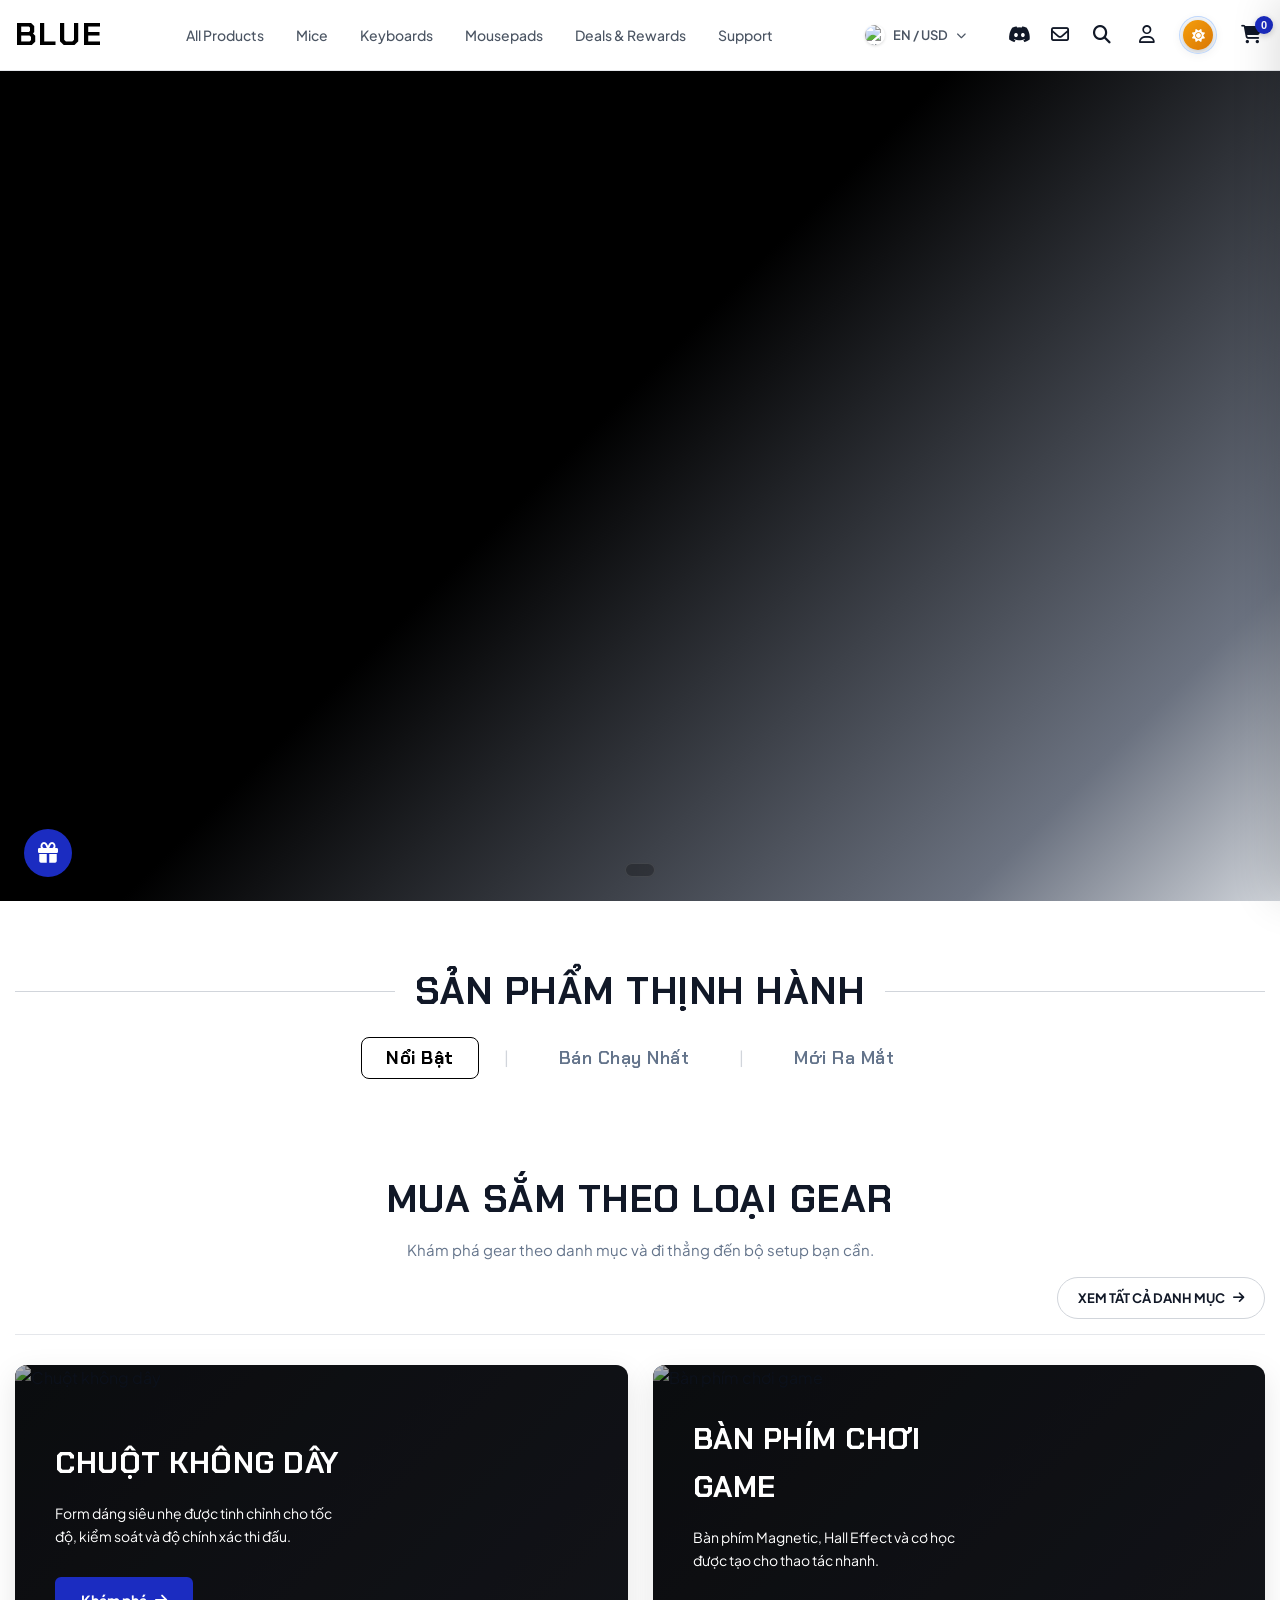
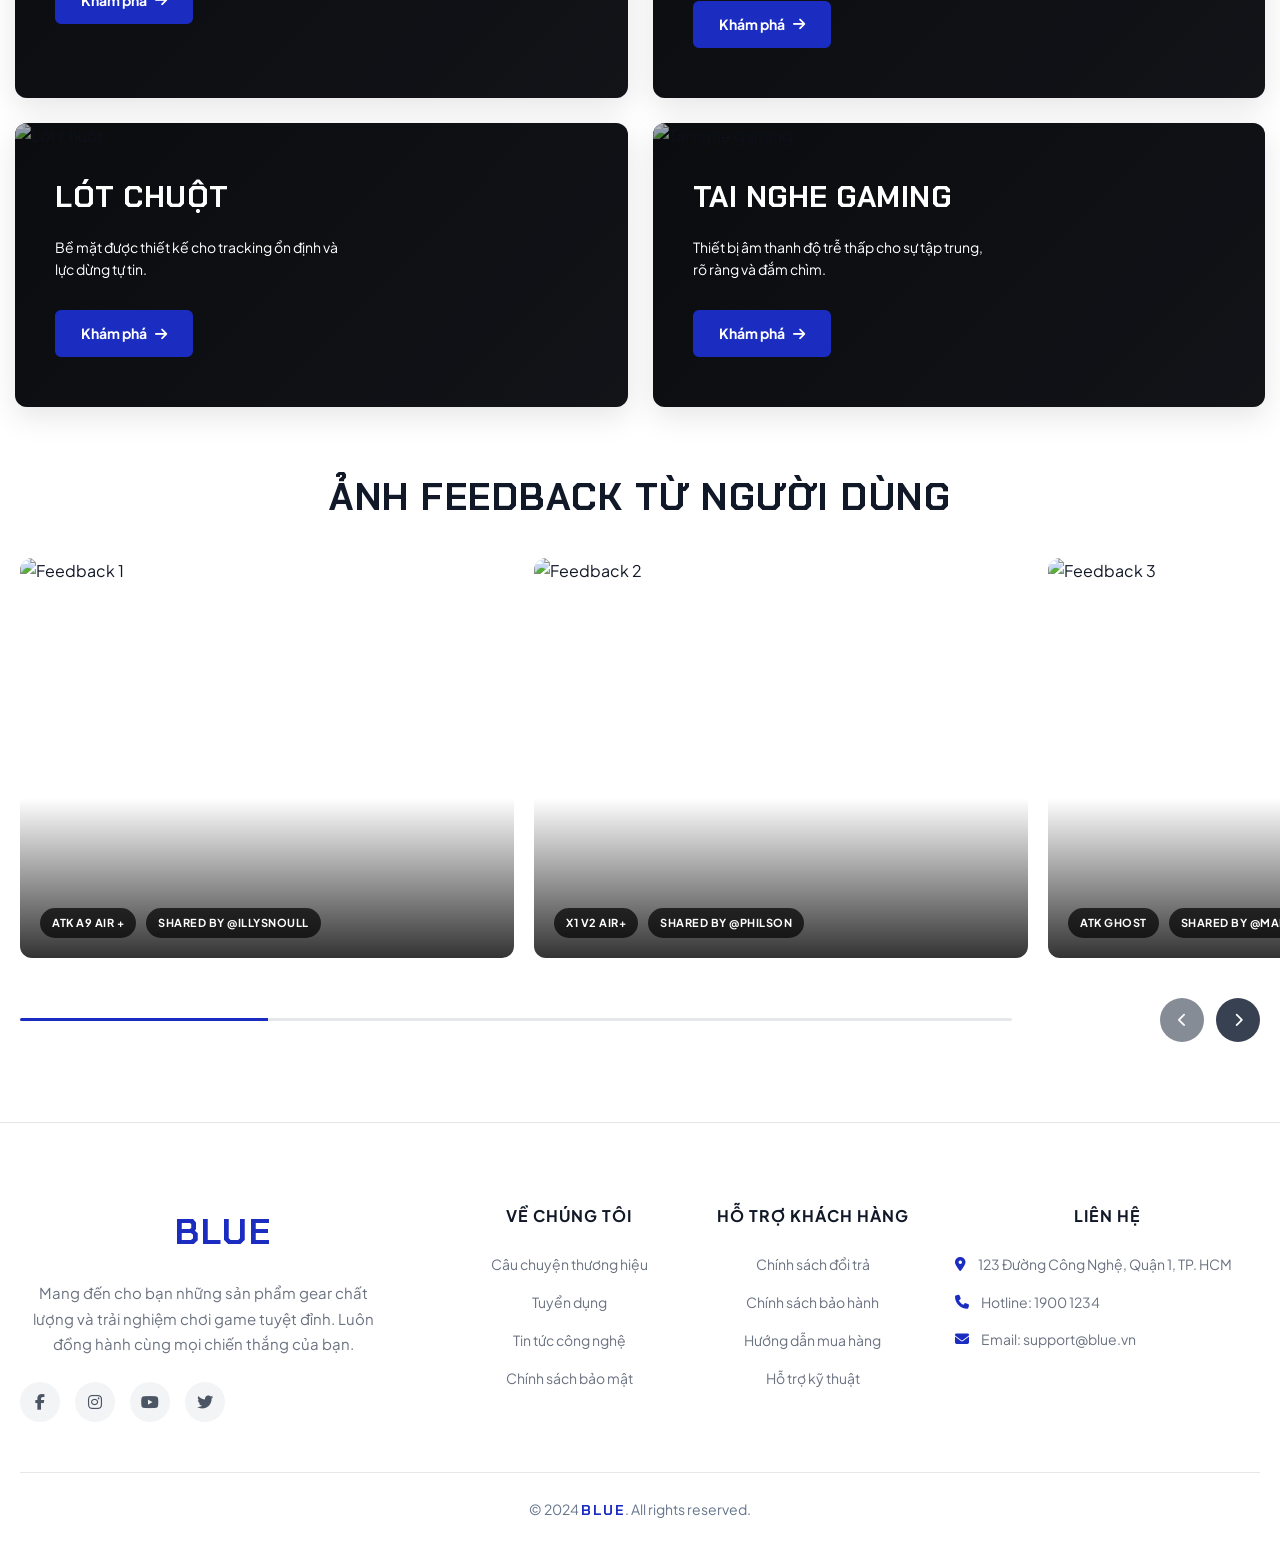
==== commit a9da60df: "feat: complete international language and currency switcher with English default (EN/USD & VI/VND)" ====
--- a/index.html
+++ b/index.html
@@ -25,23 +25,48 @@
           </div>
           <div class="nav-center">
             <ul class="nav-links">
-              <li><a href="products.html" data-mega="all">Tất cả sản phẩm</a></li>
-              <li><a href="products.html?category=Chuột" data-mega="Chuột">Chuột</a></li>
-              <li><a href="products.html?category=Bàn%20phím" data-mega="Bàn phím">Bàn phím</a></li>
-              <li><a href="products.html?category=Lót%20chuột" data-mega="Lót chuột">Lót chuột</a></li>
-              <li><a href="products.html?status=sale">Ưu đãi & Phần thưởng</a></li>
-              <li><a href="#support" class="support-modal-trigger" data-support-tab="warranty">Hỗ trợ</a></li>
+              <li><a href="products.html" data-mega="all" data-i18n="navAll">All Products</a></li>
+              <li><a href="products.html?category=Chuột" data-mega="Chuột" data-i18n="navMice">Mice</a></li>
+              <li><a href="products.html?category=Bàn%20phím" data-mega="Bàn phím" data-i18n="navKeyboards">Keyboards</a></li>
+              <li><a href="products.html?category=Lót%20chuột" data-mega="Lót chuột" data-i18n="navMousepads">Mousepads</a></li>
+              <li><a href="products.html?status=sale" data-i18n="navDeals">Deals & Rewards</a></li>
+              <li><a href="#support" class="support-modal-trigger" data-support-tab="warranty" data-i18n="navSupport">Support</a></li>
             </ul>
           </div>
           <div class="nav-right">
-            <div class="lang-currency">
-              <img
-                src="https://upload.wikimedia.org/wikipedia/commons/2/21/Flag_of_Vietnam.svg"
-                alt="VI"
-                class="flag"
-              />
-              <span>VI / VND</span>
-              <i class="fa-solid fa-chevron-down" style="font-size: 10px"></i>
+            <!-- CHUYỂN ĐỔI NGÔN NGỮ & TIỀN TỆ (i18n DROPDOWN) -->
+            <div class="lang-currency-wrapper" id="lang-currency-wrapper">
+              <button type="button" class="lang-currency-btn" id="lang-currency-btn" aria-haspopup="true" aria-expanded="false" title="Language & Currency">
+                <img
+                  src="https://upload.wikimedia.org/wikipedia/commons/a/a4/Flag_of_the_United_States.svg"
+                  alt="EN"
+                  class="flag"
+                  id="header-lang-flag"
+                />
+                <span id="header-lang-label">EN / USD</span>
+                <i class="fa-solid fa-chevron-down lang-chevron"></i>
+              </button>
+              <div class="lang-dropdown-menu" id="lang-dropdown-menu">
+                <div class="lang-dropdown-header" data-i18n="langMenuHeader">Language & Currency</div>
+                <ul class="lang-list">
+                  <li class="lang-item active" data-lang="en">
+                    <img src="https://upload.wikimedia.org/wikipedia/commons/a/a4/Flag_of_the_United_States.svg" alt="EN" class="flag" />
+                    <div class="lang-meta">
+                      <strong>English</strong>
+                      <small>USD ($)</small>
+                    </div>
+                    <i class="fa-solid fa-check lang-check"></i>
+                  </li>
+                  <li class="lang-item" data-lang="vi">
+                    <img src="https://upload.wikimedia.org/wikipedia/commons/2/21/Flag_of_Vietnam.svg" alt="VI" class="flag" />
+                    <div class="lang-meta">
+                      <strong>Tiếng Việt</strong>
+                      <small>VND (₫)</small>
+                    </div>
+                    <i class="fa-solid fa-check lang-check"></i>
+                  </li>
+                </ul>
+              </div>
             </div>
             <div class="utilities">
               <a href="https://discord.gg/bluegaming" target="_blank" rel="noopener noreferrer" title="Cộng đồng Discord eSports"><i class="fa-brands fa-discord"></i></a>
@@ -653,6 +678,7 @@
     <!-- TOAST NOTIFICATION CONTAINER -->
     <div id="toast-container" class="toast-container" aria-live="polite"></div>
 
+    <script src="i18n.js"></script>
     <script src="auth-mvc.js"></script>
     <script src="main.js"></script>
   </body>
--- a/style.css
+++ b/style.css
@@ -157,21 +157,179 @@
   gap: 32px;
 }
 
-.lang-currency {
+.lang-currency-wrapper {
+  position: relative;
+  display: inline-flex;
+  align-items: center;
+}
+
+.lang-currency-btn {
+  background: none;
+  border: none;
   display: flex;
   align-items: center;
   gap: 8px;
   font-size: 13px;
-  font-weight: 500;
+  font-weight: 600;
   color: #4b5563;
   cursor: pointer;
-}
-
-.lang-currency .flag {
+  padding: 6px 10px;
+  border-radius: 8px;
+  transition: all 0.2s ease;
+  font-family: inherit;
+}
+
+.lang-currency-btn:hover {
+  background: #f1f5f9;
+  color: #0066ff;
+}
+
+.lang-currency-btn .flag {
   width: 20px;
   height: 20px;
   border-radius: 50%;
   object-fit: cover;
+  box-shadow: 0 1px 3px rgba(0, 0, 0, 0.15);
+}
+
+.lang-chevron {
+  font-size: 10px;
+  transition: transform 0.2s ease;
+}
+
+.lang-currency-wrapper.is-open .lang-chevron {
+  transform: rotate(180deg);
+}
+
+.lang-dropdown-menu {
+  position: absolute;
+  top: calc(100% + 10px);
+  right: 0;
+  width: 210px;
+  background: #ffffff;
+  border: 1px solid #e2e8f0;
+  border-radius: 12px;
+  box-shadow: 0 10px 25px rgba(0, 0, 0, 0.1);
+  padding: 8px;
+  z-index: 1000;
+  opacity: 0;
+  visibility: hidden;
+  transform: translateY(-6px);
+  pointer-events: none;
+  transition: opacity 0.2s ease, transform 0.2s ease, visibility 0.2s;
+  transition-delay: 0.25s;
+}
+
+/* Hover Bridge: Cầu nối vô hình chống rớt hover */
+.lang-dropdown-menu::before {
+  content: "";
+  position: absolute;
+  top: -16px;
+  left: -20px;
+  right: -20px;
+  height: 20px;
+  background: transparent;
+  display: block;
+}
+
+/* Mũi tên chỉ hướng */
+.lang-dropdown-menu::after {
+  content: "";
+  position: absolute;
+  top: -6px;
+  right: 20px;
+  width: 10px;
+  height: 10px;
+  background: #ffffff;
+  border-left: 1px solid #e2e8f0;
+  border-top: 1px solid #e2e8f0;
+  transform: rotate(45deg);
+  z-index: 1;
+}
+
+.lang-currency-wrapper:hover .lang-dropdown-menu,
+.lang-currency-wrapper:focus-within .lang-dropdown-menu,
+.lang-currency-wrapper.is-open .lang-dropdown-menu {
+  opacity: 1;
+  visibility: visible;
+  transform: translateY(0);
+  pointer-events: auto;
+  transition-delay: 0s;
+}
+
+.lang-dropdown-header {
+  font-size: 11px;
+  font-weight: 700;
+  text-transform: uppercase;
+  color: #94a3b8;
+  letter-spacing: 0.5px;
+  padding: 6px 10px 8px;
+  border-bottom: 1px solid #f1f5f9;
+  margin-bottom: 4px;
+}
+
+.lang-list {
+  list-style: none;
+  padding: 0;
+  margin: 0;
+}
+
+.lang-item {
+  display: flex;
+  align-items: center;
+  gap: 10px;
+  padding: 8px 10px;
+  border-radius: 8px;
+  cursor: pointer;
+  transition: all 0.15s ease;
+}
+
+.lang-item:hover {
+  background: #f1f5f9;
+}
+
+.lang-item.active {
+  background: #eff6ff;
+}
+
+.lang-item .flag {
+  width: 22px;
+  height: 22px;
+  border-radius: 50%;
+  object-fit: cover;
+  flex-shrink: 0;
+}
+
+.lang-meta {
+  display: flex;
+  flex-direction: column;
+  flex-grow: 1;
+  text-align: left;
+}
+
+.lang-meta strong {
+  font-size: 13px;
+  color: #0f172a;
+}
+
+.lang-meta small {
+  font-size: 11px;
+  color: #64748b;
+}
+
+.lang-item.active .lang-meta strong {
+  color: #0066ff;
+}
+
+.lang-check {
+  font-size: 12px;
+  color: #0066ff;
+  opacity: 0;
+  transition: opacity 0.15s ease;
+}
+
+.lang-item.active .lang-check {
+  opacity: 1;
 }
 
 .utilities {
@@ -4349,8 +4507,50 @@
   font-weight: 700;
 }
 
-body.theme-dark .lang-currency {
+body.theme-dark .lang-currency-btn {
   color: #cbd5e1;
+}
+
+body.theme-dark .lang-currency-btn:hover {
+  background: #162038;
+  color: #38bdf8;
+}
+
+body.theme-dark .lang-dropdown-menu {
+  background: #090d16;
+  border-color: #1e293b;
+  box-shadow: 0 10px 25px rgba(0, 0, 0, 0.6);
+}
+
+body.theme-dark .lang-dropdown-menu::after {
+  background: #090d16;
+  border-left-color: #1e293b;
+  border-top-color: #1e293b;
+}
+
+body.theme-dark .lang-dropdown-header {
+  border-bottom-color: #1e293b;
+  color: #64748b;
+}
+
+body.theme-dark .lang-item:hover {
+  background: #162038;
+}
+
+body.theme-dark .lang-item.active {
+  background: rgba(56, 189, 248, 0.12);
+}
+
+body.theme-dark .lang-meta strong {
+  color: #f8fafc;
+}
+
+body.theme-dark .lang-item.active .lang-meta strong {
+  color: #38bdf8;
+}
+
+body.theme-dark .lang-check {
+  color: #38bdf8;
 }
 
 body.theme-dark .nav-icon-btn,
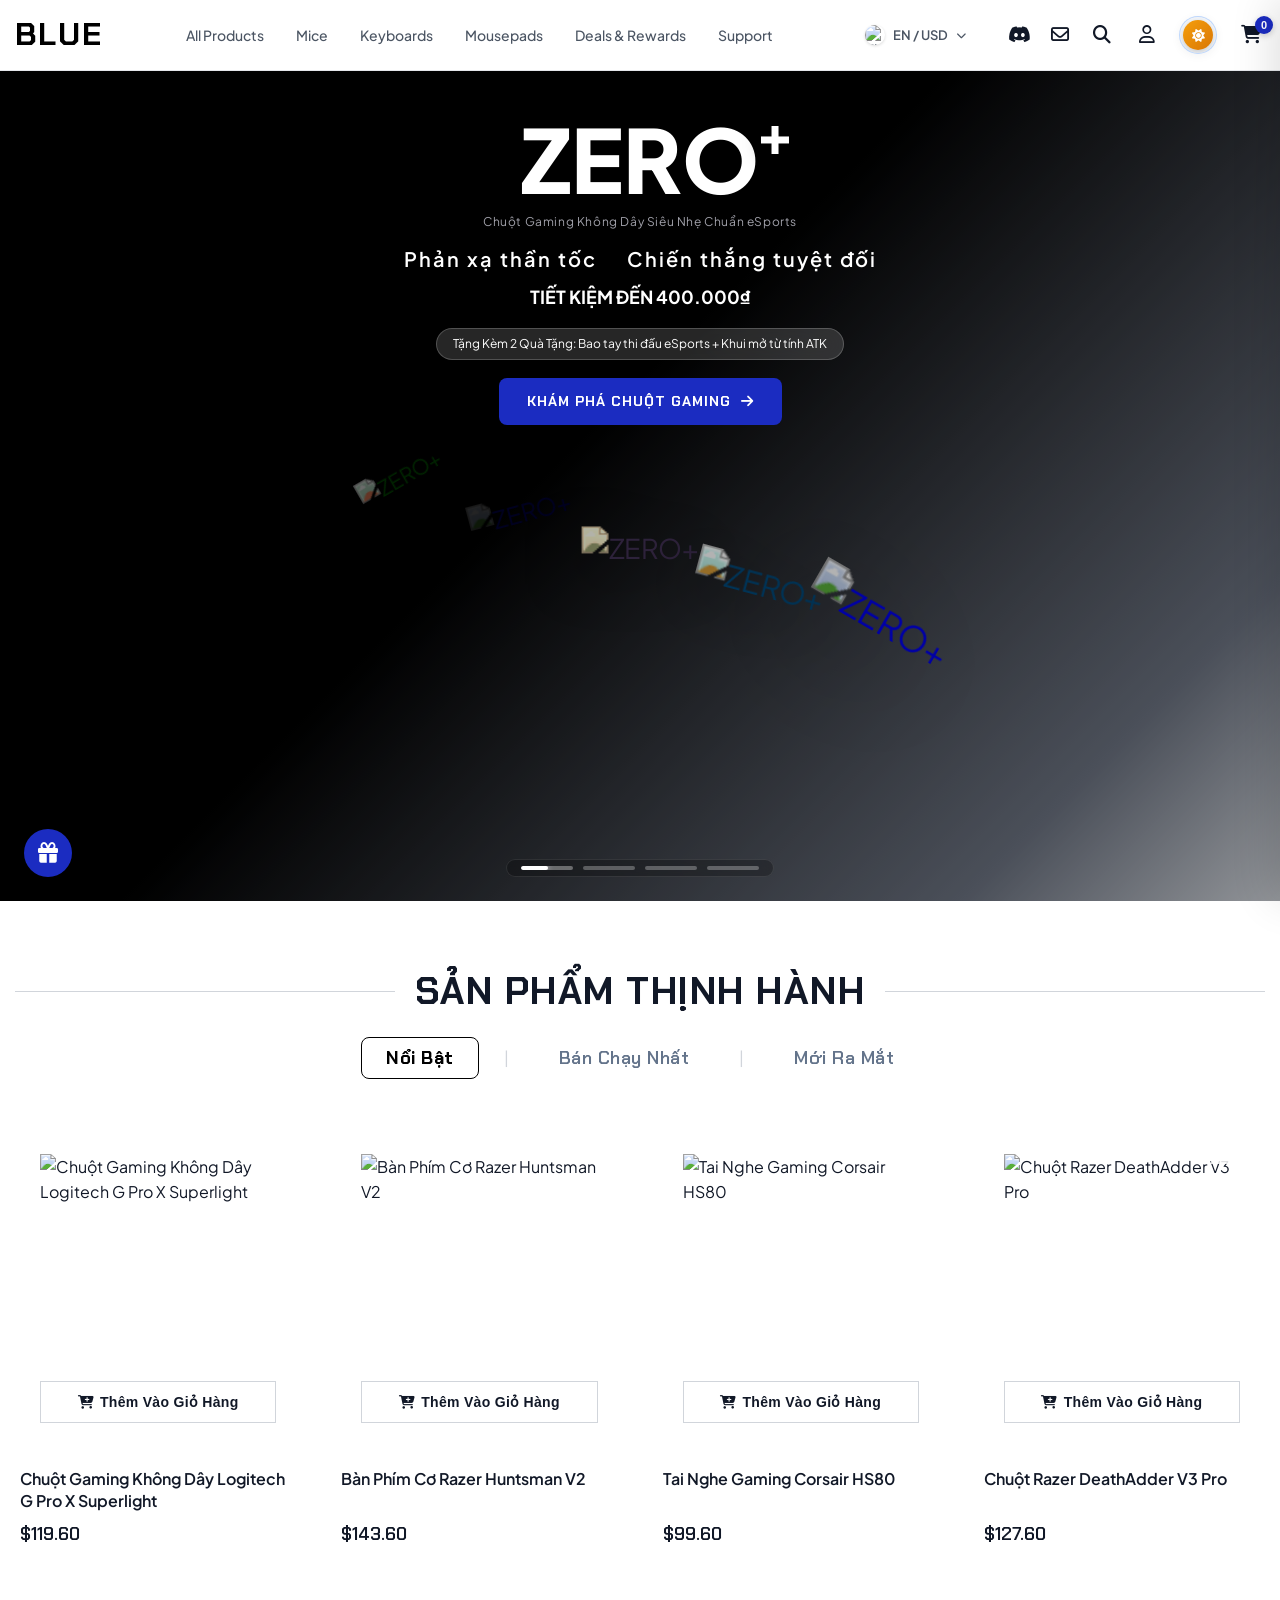
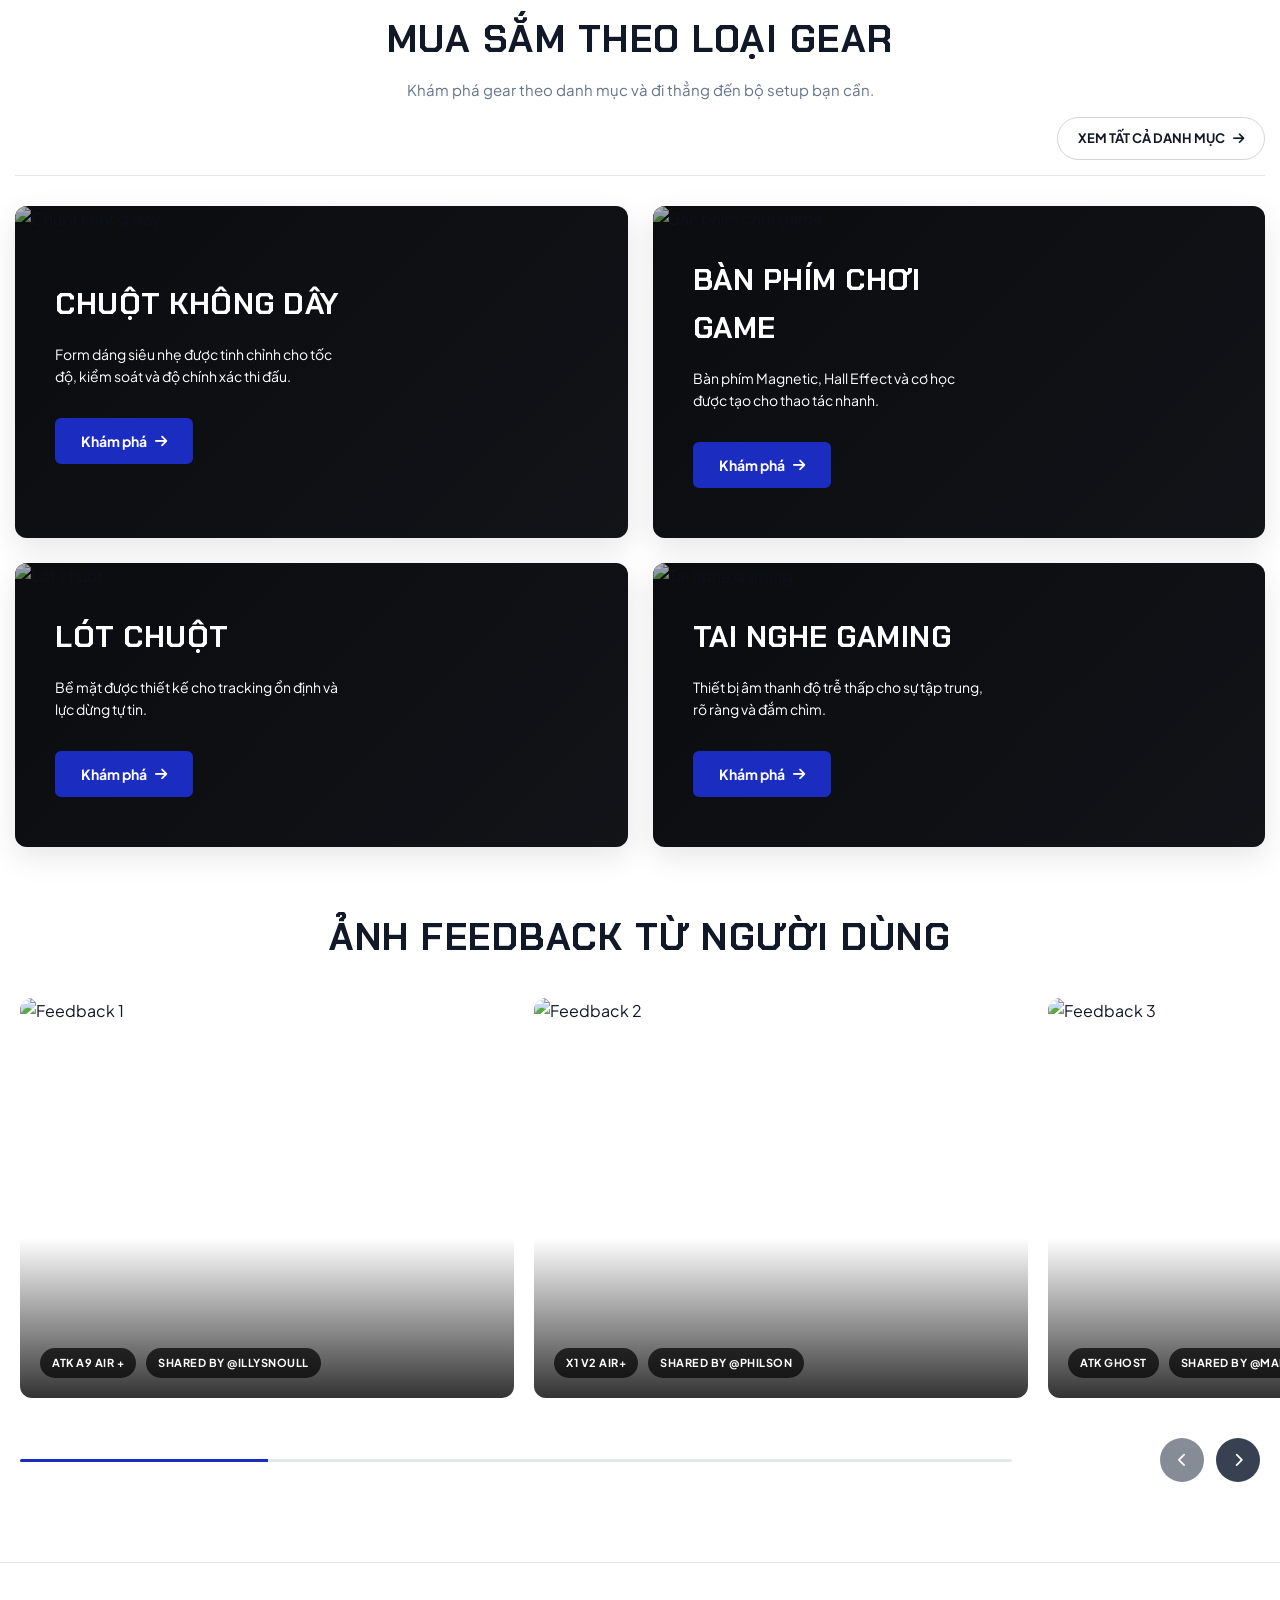
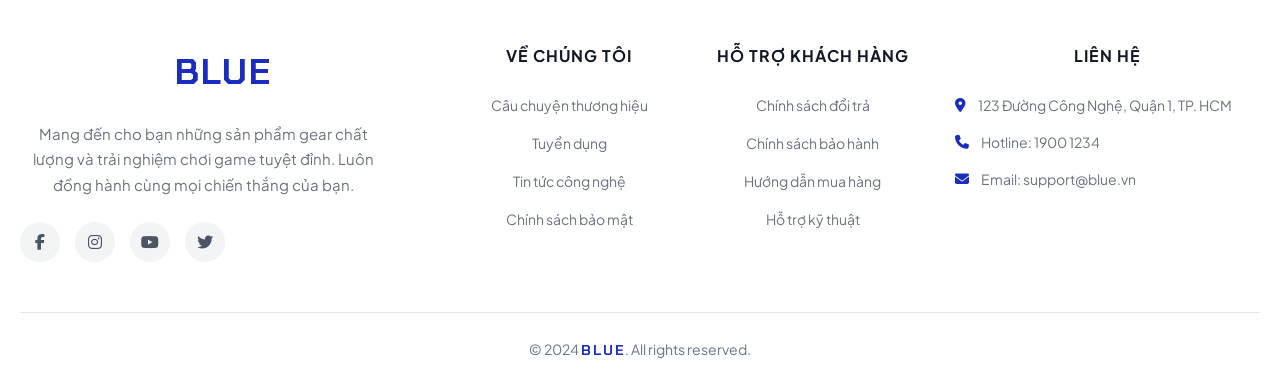
==== commit 73b64773: "chore: add .nojekyll and cache-busting query params to force browser cache refresh" ====
--- a/index.html
+++ b/index.html
@@ -4,7 +4,7 @@
     <meta charset="UTF-8" />
     <meta name="viewport" content="width=device-width, initial-scale=1.0" />
     <title>Blue Gaming Gear | Thiết Bị eSports Thi Đấu Đỉnh Cao</title>
-    <link rel="stylesheet" href="style.css" />
+    <link rel="stylesheet" href="style.css?v=2.2" />
     <link rel="preconnect" href="https://fonts.googleapis.com" />
     <link rel="preconnect" href="https://fonts.gstatic.com" crossorigin />
     <link
@@ -678,8 +678,8 @@
     <!-- TOAST NOTIFICATION CONTAINER -->
     <div id="toast-container" class="toast-container" aria-live="polite"></div>
 
-    <script src="i18n.js"></script>
-    <script src="auth-mvc.js"></script>
-    <script src="main.js"></script>
+    <script src="i18n.js?v=2.2"></script>
+    <script src="auth-mvc.js?v=2.2"></script>
+    <script src="main.js?v=2.2"></script>
   </body>
 </html>
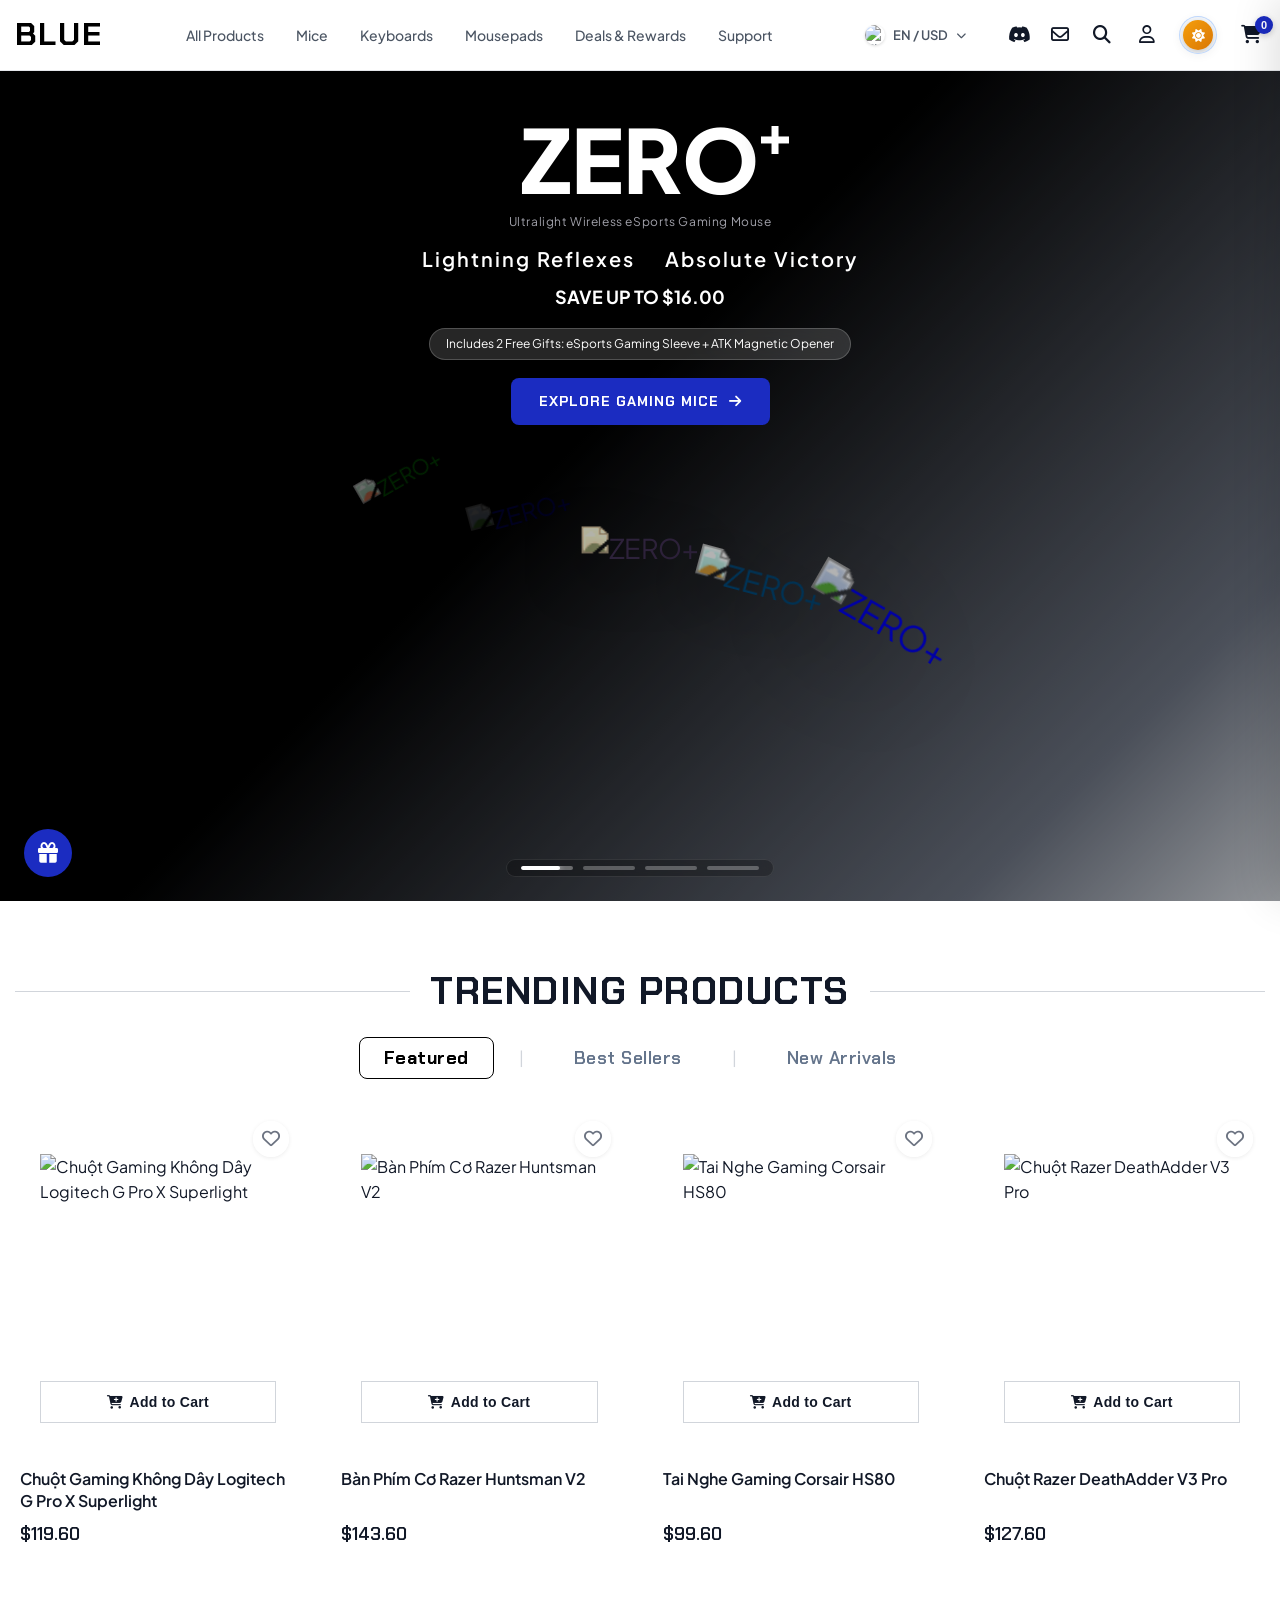
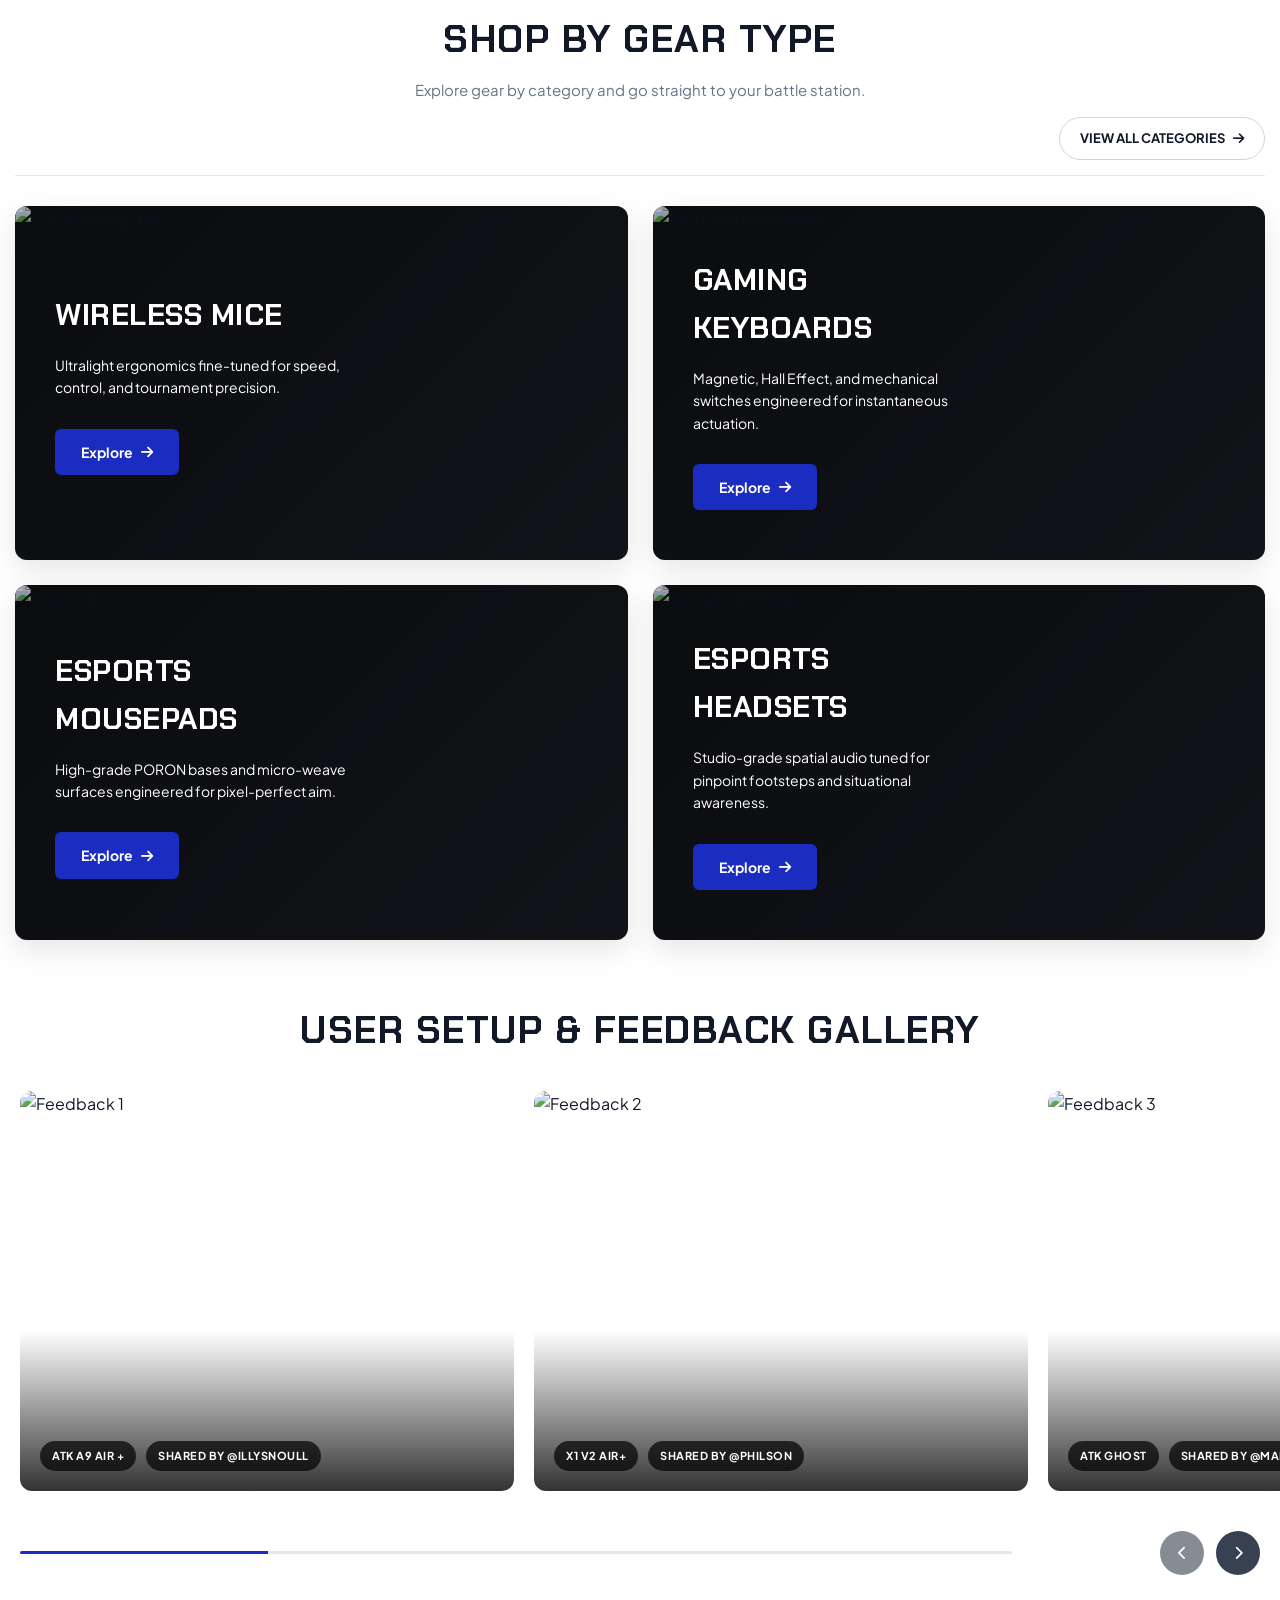
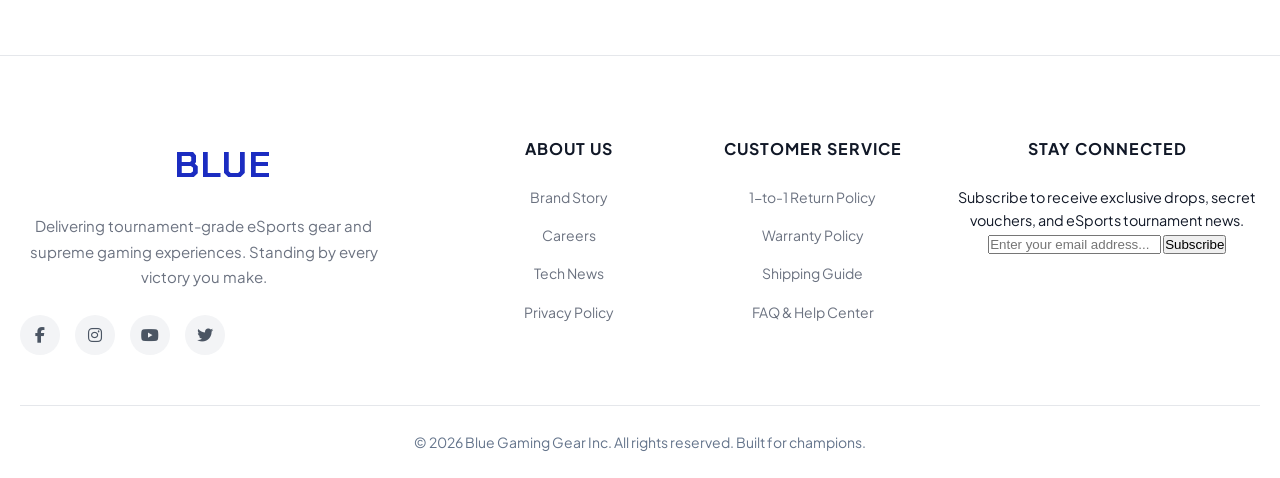
==== commit 375d4752: "feat(i18n): complete comprehensive bilingual EN/VI support across all pages, components, and cart" ====
--- a/index.html
+++ b/index.html
@@ -4,7 +4,7 @@
     <meta charset="UTF-8" />
     <meta name="viewport" content="width=device-width, initial-scale=1.0" />
     <title>Blue Gaming Gear | Thiết Bị eSports Thi Đấu Đỉnh Cao</title>
-    <link rel="stylesheet" href="style.css?v=2.2" />
+    <link rel="stylesheet" href="style.css?v=2.3" />
     <link rel="preconnect" href="https://fonts.googleapis.com" />
     <link rel="preconnect" href="https://fonts.gstatic.com" crossorigin />
     <link
@@ -220,13 +220,13 @@
 
     <main class="trending-section">
       <div class="trending-header">
-        <h2 class="trending-title"><span>SẢN PHẨM THỊNH HÀNH</span></h2>
+        <h2 class="trending-title"><span data-i18n="secTrending">SẢN PHẨM THỊNH HÀNH</span></h2>
         <div class="trending-tabs">
-          <button class="tab-btn active" data-target="tab-hot">Nổi Bật</button>
+          <button class="tab-btn active" data-target="tab-hot" data-i18n="tabHot">Nổi Bật</button>
           <span class="tab-divider">|</span>
-          <button class="tab-btn" data-target="tab-sale">Bán Chạy Nhất</button>
+          <button class="tab-btn" data-target="tab-sale" data-i18n="tabSale">Bán Chạy Nhất</button>
           <span class="tab-divider">|</span>
-          <button class="tab-btn" data-target="tab-new">Mới Ra Mắt</button>
+          <button class="tab-btn" data-target="tab-new" data-i18n="tabNew">Mới Ra Mắt</button>
         </div>
       </div>
 
@@ -245,26 +245,25 @@
     <section class="shop-by-category">
       <div class="category-header">
         <div class="category-title-area">
-          <h2>Mua sắm theo loại gear</h2>
-          <p>Khám phá gear theo danh mục và đi thẳng đến bộ setup bạn cần.</p>
+          <h2 data-i18n="catSectionTitle">Mua sắm theo loại gear</h2>
+          <p data-i18n="catSectionSub">Khám phá gear theo danh mục và đi thẳng đến bộ setup bạn cần.</p>
         </div>
         <div class="view-all-wrapper">
-          <a href="products.html" class="view-all-link"
-            >XEM TẤT CẢ DANH MỤC <i class="fa-solid fa-arrow-right"></i
-          ></a>
+          <a href="products.html" class="view-all-link">
+            <span data-i18n="catViewAll">XEM TẤT CẢ DANH MỤC</span> <i class="fa-solid fa-arrow-right"></i>
+          </a>
         </div>
       </div>
       <div class="category-grid">
         <!-- Chuột -->
         <div class="cat-card">
           <div class="cat-card-content">
-            <h3>Chuột không dây</h3>
-            <p>
-              Form dáng siêu nhẹ được tinh chỉnh cho tốc độ, kiểm soát và độ
-              chính xác thi đấu.
+            <h3 data-i18n="catMiceTitle">Chuột không dây</h3>
+            <p data-i18n="catMiceDesc">
+              Form dáng siêu nhẹ được tinh chỉnh cho tốc độ, kiểm soát và độ chính xác thi đấu.
             </p>
             <a href="products.html?category=Chuột" class="explore-btn" style="text-decoration: none; display: inline-flex; align-items: center; gap: 8px;">
-              Khám phá <i class="fa-solid fa-arrow-right"></i>
+              <span data-i18n="exploreBtn">Khám phá</span> <i class="fa-solid fa-arrow-right"></i>
             </a>
           </div>
           <div class="cat-card-image">
@@ -278,13 +277,12 @@
         <!-- Bàn phím -->
         <div class="cat-card">
           <div class="cat-card-content">
-            <h3>Bàn phím chơi game</h3>
-            <p>
-              Bàn phím Magnetic, Hall Effect và cơ học được tạo cho thao tác
-              nhanh.
+            <h3 data-i18n="catKeyboardsTitle">Bàn phím chơi game</h3>
+            <p data-i18n="catKeyboardsDesc">
+              Bàn phím Magnetic, Hall Effect và cơ học được tạo cho thao tác nhanh.
             </p>
             <a href="products.html?category=Bàn%20phím" class="explore-btn" style="text-decoration: none; display: inline-flex; align-items: center; gap: 8px;">
-              Khám phá <i class="fa-solid fa-arrow-right"></i>
+              <span data-i18n="exploreBtn">Khám phá</span> <i class="fa-solid fa-arrow-right"></i>
             </a>
           </div>
           <div class="cat-card-image">
@@ -298,10 +296,10 @@
         <!-- Lót chuột -->
         <div class="cat-card">
           <div class="cat-card-content">
-            <h3>Lót chuột</h3>
-            <p>Bề mặt được thiết kế cho tracking ổn định và lực dừng tự tin.</p>
+            <h3 data-i18n="catMousepadsTitle">Lót chuột thi đấu</h3>
+            <p data-i18n="catMousepadsDesc">Bề mặt vải vi sợi và đế PORON bám bàn cho khả năng vẩy chuột chính xác.</p>
             <a href="products.html?category=Lót%20chuột" class="explore-btn" style="text-decoration: none; display: inline-flex; align-items: center; gap: 8px;">
-              Khám phá <i class="fa-solid fa-arrow-right"></i>
+              <span data-i18n="exploreBtn">Khám phá</span> <i class="fa-solid fa-arrow-right"></i>
             </a>
           </div>
           <div class="cat-card-image">
@@ -315,13 +313,12 @@
         <!-- Tai nghe -->
         <div class="cat-card">
           <div class="cat-card-content">
-            <h3>Tai nghe gaming</h3>
-            <p>
-              Thiết bị âm thanh độ trễ thấp cho sự tập trung, rõ ràng và đắm
-              chìm.
+            <h3 data-i18n="catHeadsetsTitle">Tai nghe gaming</h3>
+            <p data-i18n="catHeadsetsDesc">
+              Âm thanh vòm không gian chuẩn xác, tách bạch từng tiếng bước chân.
             </p>
             <a href="products.html?category=Tai%20nghe" class="explore-btn" style="text-decoration: none; display: inline-flex; align-items: center; gap: 8px;">
-              Khám phá <i class="fa-solid fa-arrow-right"></i>
+              <span data-i18n="exploreBtn">Khám phá</span> <i class="fa-solid fa-arrow-right"></i>
             </a>
           </div>
           <div class="cat-card-image">
@@ -336,7 +333,7 @@
 
     <!-- FEEDBACK SECTION -->
     <section class="user-feedback">
-      <h2 class="feedback-title">Ảnh feedback từ người dùng</h2>
+      <h2 class="feedback-title" data-i18n="feedbackTitle">Ảnh feedback từ người dùng</h2>
       <div class="feedback-carousel">
         <div class="feedback-track">
           <!-- 6 Hình ảnh feedback -->
@@ -423,7 +420,7 @@
         <!-- Brand & About -->
         <div class="footer-col brand-col">
           <h2 class="footer-logo">Blue</h2>
-          <p class="footer-desc">
+          <p class="footer-desc" data-i18n="footerDesc">
             Mang đến cho bạn những sản phẩm gear chất lượng và trải nghiệm chơi
             game tuyệt đỉnh. Luôn đồng hành cùng mọi chiến thắng của bạn.
           </p>
@@ -437,44 +434,42 @@
 
         <!-- Quick Links -->
         <div class="footer-col links-col">
-          <h3>Về Chúng Tôi</h3>
+          <h3 data-i18n="footerAboutTitle">Về Chúng Tôi</h3>
           <ul>
-            <li><a href="#support-brand" class="support-modal-trigger" data-support-tab="brand">Câu chuyện thương hiệu</a></li>
-            <li><a href="#support-careers" class="support-modal-trigger" data-support-tab="careers">Tuyển dụng</a></li>
-            <li><a href="products.html?status=hot">Tin tức công nghệ</a></li>
-            <li><a href="#support-privacy" class="support-modal-trigger" data-support-tab="privacy">Chính sách bảo mật</a></li>
+            <li><a href="#support-brand" class="support-modal-trigger" data-support-tab="brand" data-i18n="footerBrandStory">Câu chuyện thương hiệu</a></li>
+            <li><a href="#support-careers" class="support-modal-trigger" data-support-tab="careers" data-i18n="footerCareers">Tuyển dụng</a></li>
+            <li><a href="products.html?status=hot" data-i18n="footerTechNews">Tin tức công nghệ</a></li>
+            <li><a href="#support-privacy" class="support-modal-trigger" data-support-tab="privacy" data-i18n="footerPrivacy">Chính sách bảo mật</a></li>
           </ul>
         </div>
 
         <!-- Customer Service -->
         <div class="footer-col links-col">
-          <h3>Hỗ Trợ Khách Hàng</h3>
+          <h3 data-i18n="footerServiceTitle">Hỗ Trợ Khách Hàng</h3>
           <ul>
-            <li><a href="#support-returns" class="support-modal-trigger" data-support-tab="returns">Chính sách đổi trả</a></li>
-            <li><a href="#support-warranty" class="support-modal-trigger" data-support-tab="warranty">Chính sách bảo hành</a></li>
-            <li><a href="#support-guide" class="support-modal-trigger" data-support-tab="guide">Hướng dẫn mua hàng</a></li>
-            <li><a href="#support-tech" class="support-modal-trigger" data-support-tab="tech">Hỗ trợ kỹ thuật</a></li>
+            <li><a href="#support-returns" class="support-modal-trigger" data-support-tab="returns" data-i18n="footerReturn">Chính sách đổi trả</a></li>
+            <li><a href="#support-warranty" class="support-modal-trigger" data-support-tab="warranty" data-i18n="footerWarranty">Chính sách bảo hành</a></li>
+            <li><a href="#support-guide" class="support-modal-trigger" data-support-tab="guide" data-i18n="footerShipping">Hướng dẫn mua hàng</a></li>
+            <li><a href="#support-tech" class="support-modal-trigger" data-support-tab="tech" data-i18n="footerFaq">Hỗ trợ kỹ thuật</a></li>
           </ul>
         </div>
 
         <!-- Contact Info -->
         <div class="footer-col contact-col">
-          <h3>Liên Hệ</h3>
-          <ul>
-            <li>
-              <i class="fa-solid fa-location-dot"></i> 123 Đường Công Nghệ, Quận
-              1, TP. HCM
-            </li>
-            <li><i class="fa-solid fa-phone"></i> Hotline: 1900 1234</li>
-            <li><i class="fa-solid fa-envelope"></i> Email: support@blue.vn</li>
-          </ul>
+          <h3 data-i18n="footerNewsletterTitle">Đăng Ký Nhận Tin</h3>
+          <p class="footer-newsletter-desc" data-i18n="footerNewsletterDesc">
+            Nhận thông tin về các dòng sản phẩm mới, mã giảm giá độc quyền và sự kiện eSports.
+          </p>
+          <div class="footer-newsletter-form">
+            <input type="email" placeholder="Nhập địa chỉ email..." data-i18n-placeholder="footerEmailPlaceholder" />
+            <button type="button" class="btn-subscribe" data-i18n="footerSubscribeBtn">Đăng ký</button>
+          </div>
         </div>
       </div>
 
       <div class="footer-bottom">
-        <p>
-          &copy; 2024
-          <span class="footer-brand-highlight">BLUE</span>. All rights reserved.
+        <p data-i18n="footerCopyright">
+          &copy; 2026 Blue Gaming Gear Inc. Bảo lưu mọi quyền. Thiết kế dành cho game thủ chuyên nghiệp.
         </p>
       </div>
     </footer>
@@ -486,7 +481,7 @@
     <aside id="cart-drawer" class="cart-drawer" role="dialog" aria-modal="true" aria-label="Giỏ hàng của bạn">
       <div class="cart-drawer-header">
         <div class="cart-drawer-title-group">
-          <h3>Giỏ Hàng</h3>
+          <h3 data-i18n="cartTitle">Giỏ Hàng</h3>
           <span id="cart-drawer-badge" class="cart-drawer-badge">0 món</span>
         </div>
         <button id="cart-drawer-close" class="cart-drawer-close" aria-label="Đóng giỏ hàng">
@@ -498,7 +493,7 @@
       <div class="cart-shipping-bar">
         <div class="shipping-info">
           <i class="fa-solid fa-truck-fast"></i>
-          <span id="shipping-text">Miễn phí giao hàng toàn quốc cho đơn từ 1.000.000₫</span>
+          <span id="shipping-text" data-i18n="freeShippingNotice">Miễn phí vận chuyển toàn quốc cho đơn hôm nay!</span>
         </div>
         <div class="shipping-progress-track">
           <div id="shipping-progress-fill" class="shipping-progress-fill" style="width: 0%;"></div>
@@ -512,9 +507,9 @@
           <div class="empty-icon-wrap">
             <i class="fa-solid fa-bag-shopping"></i>
           </div>
-          <h4>Giỏ hàng của bạn đang trống</h4>
-          <p>Khám phá bộ sưu tập gaming gear cao cấp để nâng tầm setup của bạn!</p>
-          <button id="cart-continue-btn" class="cart-continue-btn">Mua sắm ngay</button>
+          <h4 data-i18n="cartEmpty">Giỏ hàng của bạn đang trống</h4>
+          <p data-i18n="cartEmptyDesc">Khám phá bộ sưu tập gaming gear cao cấp để nâng tầm setup của bạn!</p>
+          <button id="cart-continue-btn" class="cart-continue-btn" data-i18n="cartContinueBtn">Mua sắm ngay</button>
         </div>
 
         <!-- Items List -->
@@ -524,12 +519,12 @@
       <!-- Cart Footer -->
       <div id="cart-drawer-footer" class="cart-drawer-footer" style="display: none;">
         <div class="cart-summary-row">
-          <span class="summary-label">Tạm tính</span>
+          <span class="summary-label" data-i18n="cartSubtotal">Tạm tính:</span>
           <span id="cart-subtotal" class="summary-value">0₫</span>
         </div>
-        <p class="cart-tax-notice">Đã bao gồm VAT. Phí giao hàng sẽ được áp dụng ưu đãi nếu đạt mốc.</p>
+        <p class="cart-tax-notice" data-i18n="cartTaxNotice">Đã bao gồm VAT. Phí giao hàng sẽ được áp dụng ưu đãi nếu đạt mốc.</p>
         <button id="cart-checkout-btn" class="cart-checkout-btn">
-          <span>TIẾN HÀNH THANH TOÁN</span>
+          <span data-i18n="cartCheckoutBtn">TIẾN HÀNH THANH TOÁN</span>
           <i class="fa-solid fa-arrow-right"></i>
         </button>
       </div>
@@ -678,8 +673,8 @@
     <!-- TOAST NOTIFICATION CONTAINER -->
     <div id="toast-container" class="toast-container" aria-live="polite"></div>
 
-    <script src="i18n.js?v=2.2"></script>
-    <script src="auth-mvc.js?v=2.2"></script>
-    <script src="main.js?v=2.2"></script>
+    <script src="i18n.js?v=2.3"></script>
+    <script src="auth-mvc.js?v=2.3"></script>
+    <script src="main.js?v=2.3"></script>
   </body>
 </html>
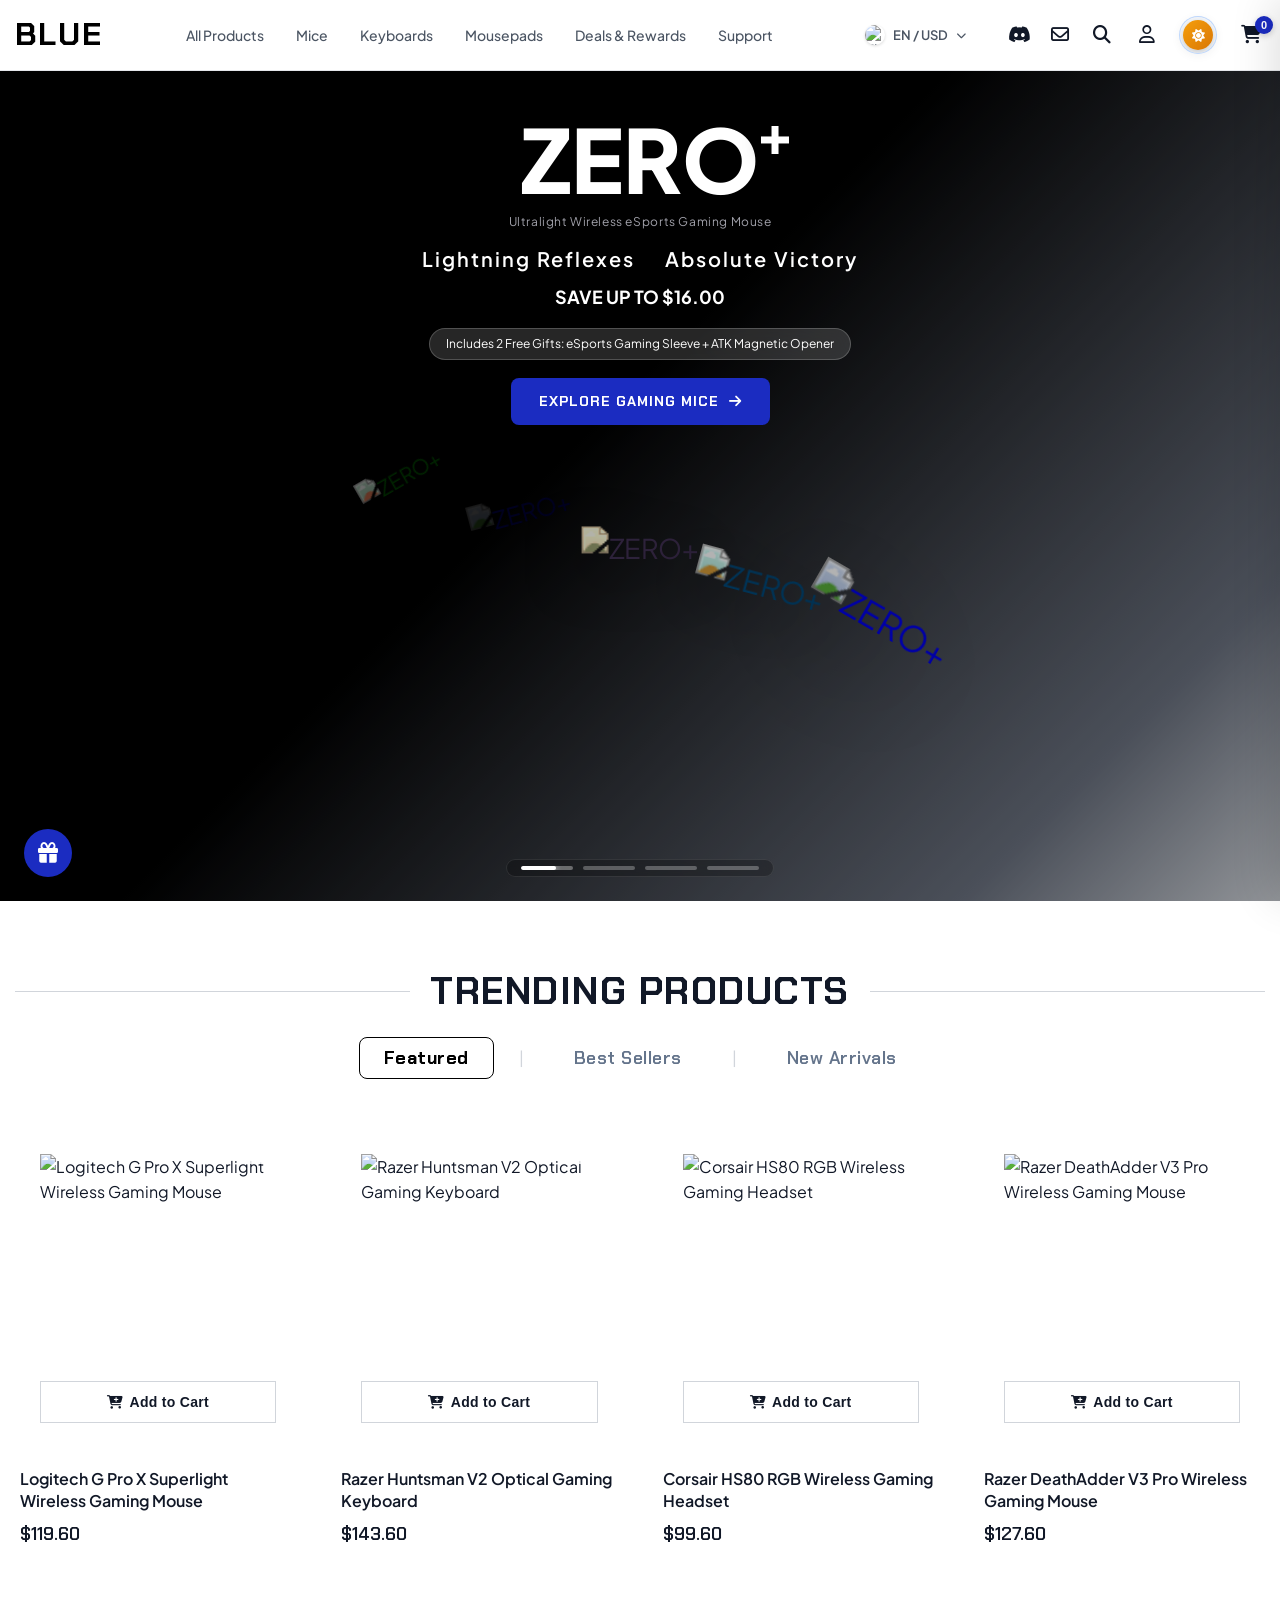
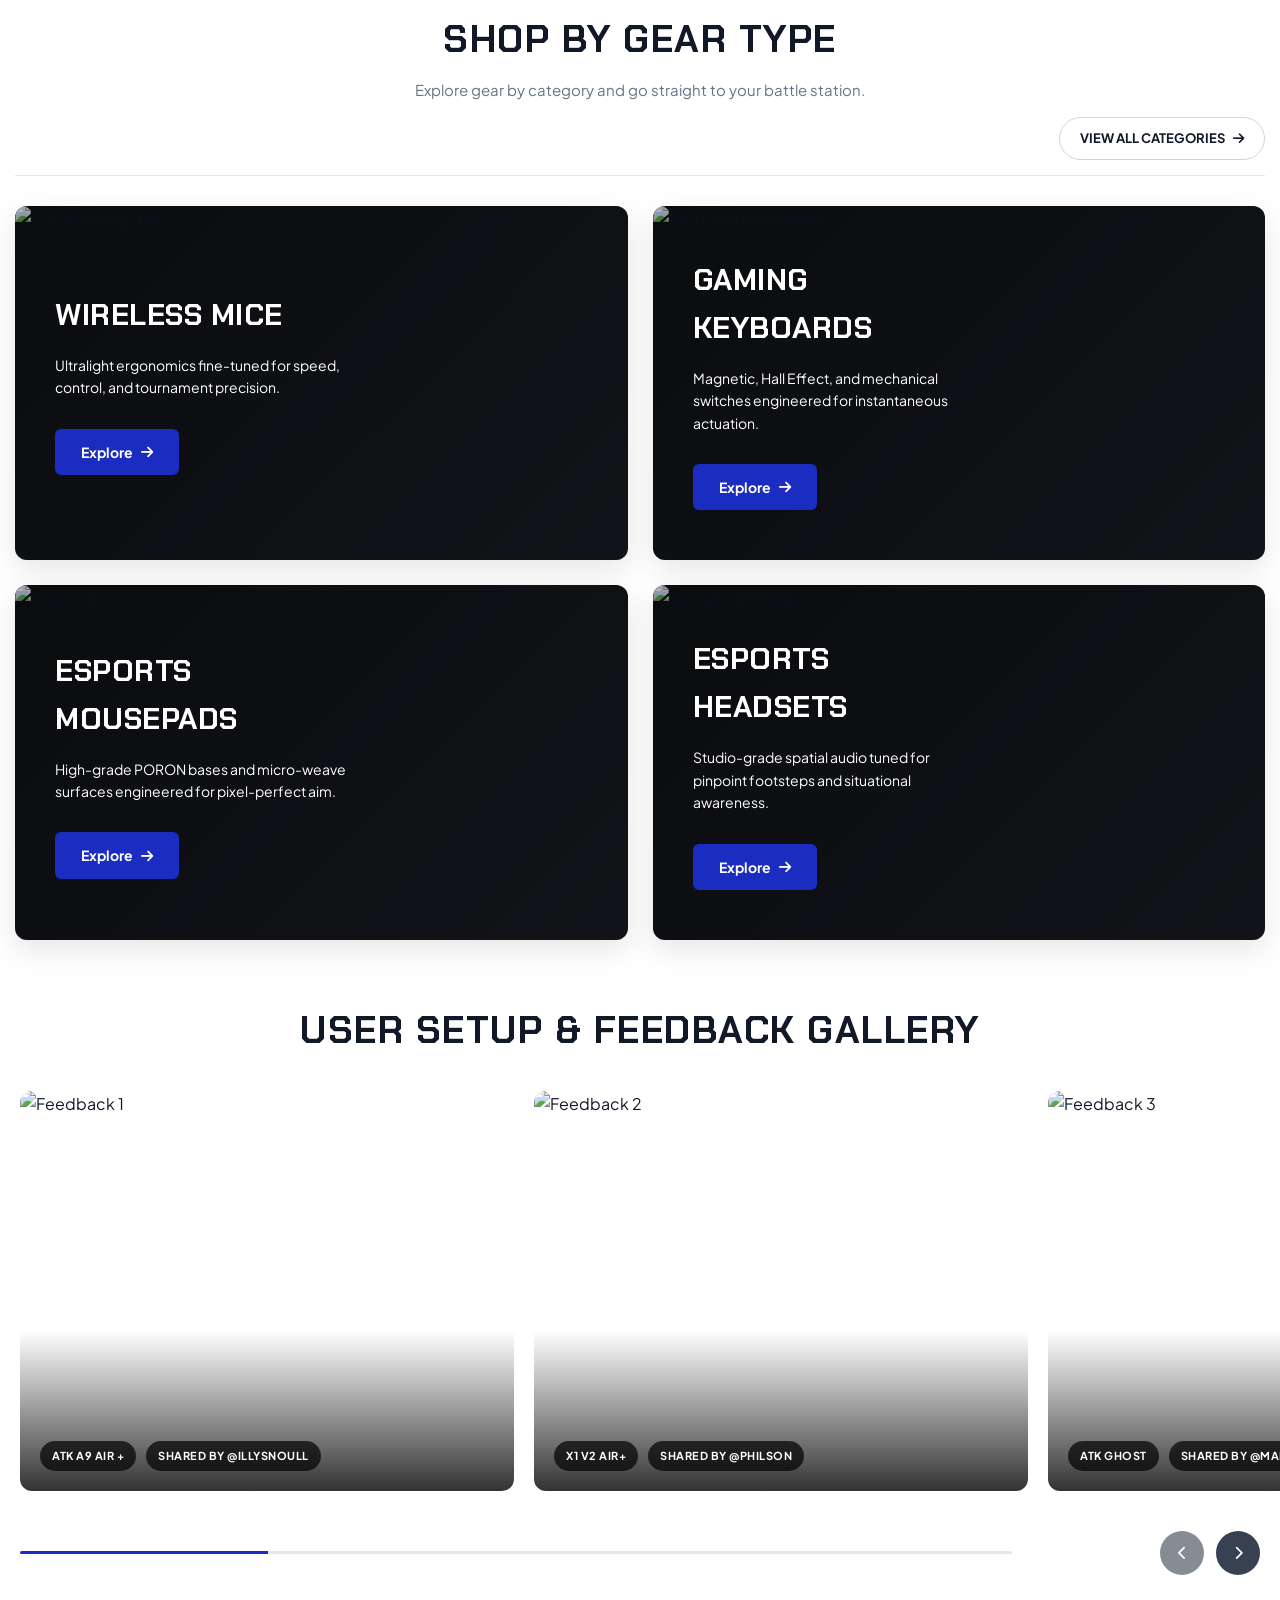
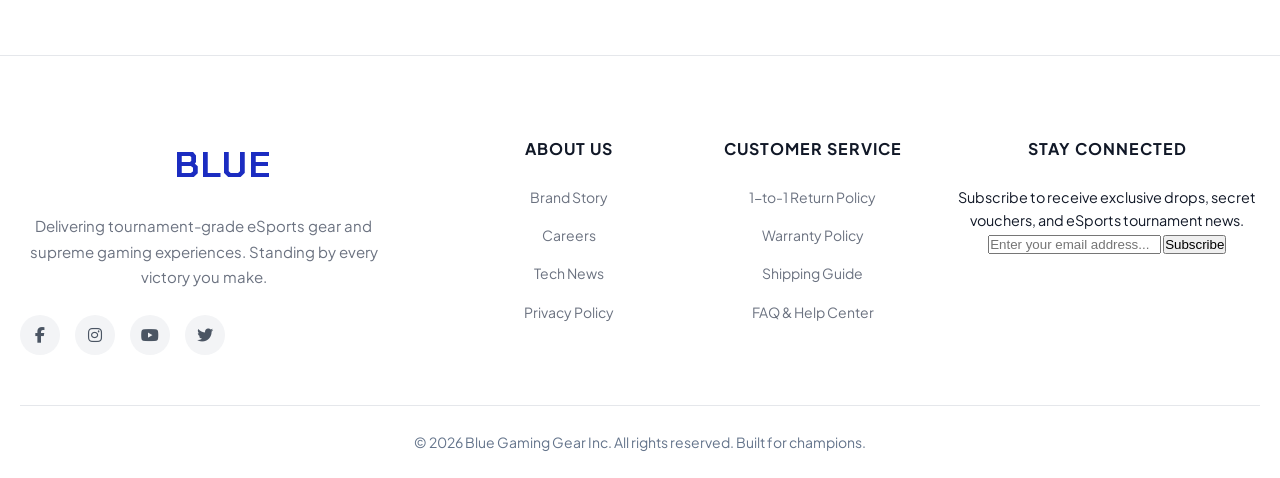
==== commit 1febc9fe: "fix(ui): fix hero carousel autoplay slide transition, full bilingual localization for mega menu and " ====
--- a/index.html
+++ b/index.html
@@ -4,7 +4,7 @@
     <meta charset="UTF-8" />
     <meta name="viewport" content="width=device-width, initial-scale=1.0" />
     <title>Blue Gaming Gear | Thiết Bị eSports Thi Đấu Đỉnh Cao</title>
-    <link rel="stylesheet" href="style.css?v=2.3" />
+    <link rel="stylesheet" href="style.css?v=2.4" />
     <link rel="preconnect" href="https://fonts.googleapis.com" />
     <link rel="preconnect" href="https://fonts.gstatic.com" crossorigin />
     <link
@@ -124,27 +124,24 @@
         <div class="mega-container">
           <div class="mega-sidebar">
             <ul class="mega-categories-list">
-              <li class="cat-item active" data-id="Chuột">Chuột</li>
-              <li class="cat-item" data-id="Bàn phím">Bàn phím</li>
-              <li class="cat-item" data-id="Lót chuột">Lót chuột</li>
-              <li class="cat-item" data-id="Tai nghe">Headphones</li>
-              <li class="cat-item" data-id="Tay cầm">Controller</li>
-              <li class="cat-item" data-id="Phụ kiện">Accessories</li>
-              <li class="cat-item" data-id="Gift Cards">Gift Cards</li>
+              <li class="cat-item active" data-id="Chuột" data-i18n="catMice">Mice</li>
+              <li class="cat-item" data-id="Bàn phím" data-i18n="catKeyboards">Keyboards</li>
+              <li class="cat-item" data-id="Lót chuột" data-i18n="catMousepads">Mousepads</li>
+              <li class="cat-item" data-id="Tai nghe" data-i18n="catHeadphones">Headphones</li>
+              <li class="cat-item" data-id="Tay cầm" data-i18n="catController">Controller</li>
+              <li class="cat-item" data-id="Phụ kiện" data-i18n="catAccessories">Accessories</li>
+              <li class="cat-item" data-id="Gift Cards" data-i18n="catGiftCards">Gift Cards</li>
             </ul>
           </div>
           <div class="mega-content">
             <div class="mega-header">
               <div class="mega-title-area">
-                <h3 id="mega-current-cat" class="mega-title">CHUỘT</h3>
-              </div>
-              <a href="products.html" class="view-all"
-                >Xem tất cả
-                <i
-                  class="fa-solid fa-chevron-right"
-                  style="font-size: 10px; margin-left: 4px"
-                ></i
-              ></a>
+                <h3 id="mega-current-cat" class="mega-title">MICE</h3>
+              </div>
+              <a href="products.html" class="view-all">
+                <span data-i18n="megaViewAll">View all</span>
+                <i class="fa-solid fa-chevron-right" style="font-size: 10px; margin-left: 4px"></i>
+              </a>
             </div>
             <div class="mega-products-wrapper">
               <div class="mega-products-viewport">
@@ -673,8 +670,8 @@
     <!-- TOAST NOTIFICATION CONTAINER -->
     <div id="toast-container" class="toast-container" aria-live="polite"></div>
 
-    <script src="i18n.js?v=2.3"></script>
-    <script src="auth-mvc.js?v=2.3"></script>
-    <script src="main.js?v=2.3"></script>
+    <script src="i18n.js?v=2.4"></script>
+    <script src="auth-mvc.js?v=2.4"></script>
+    <script src="main.js?v=2.4"></script>
   </body>
 </html>
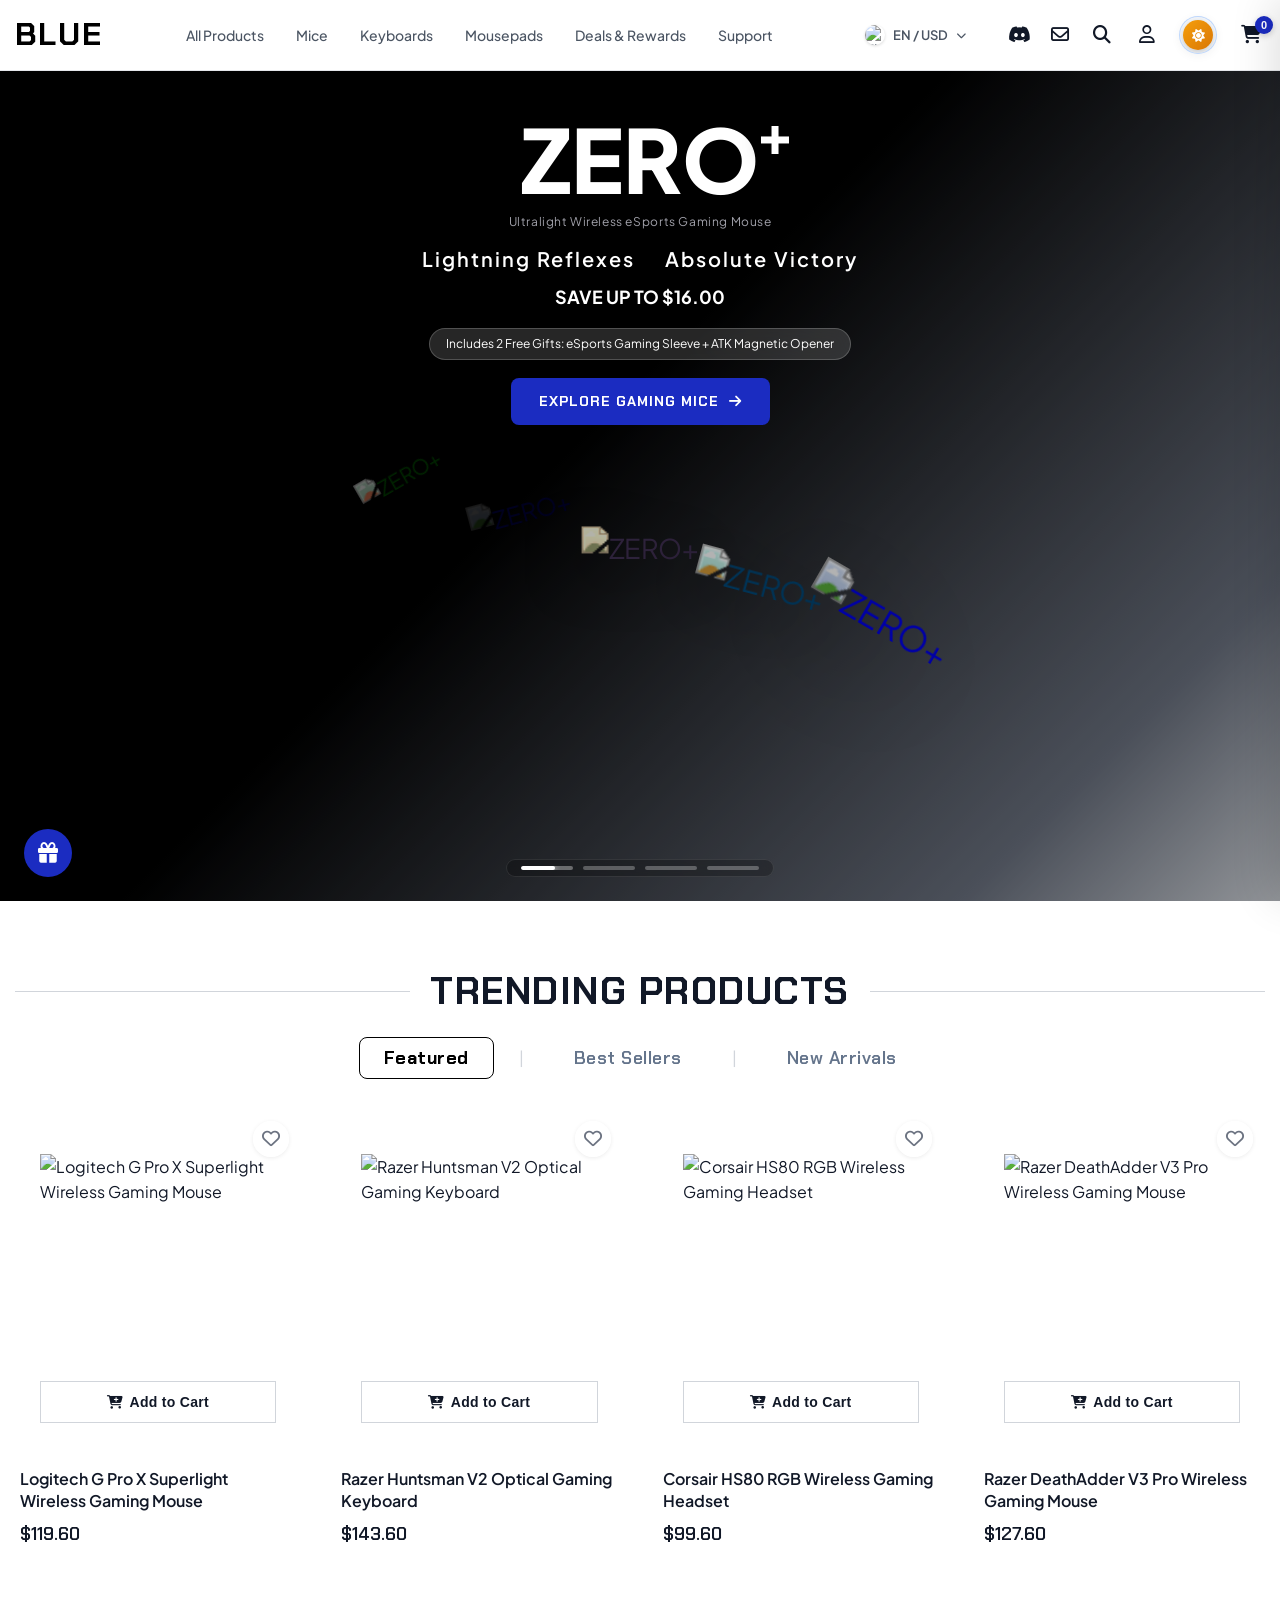
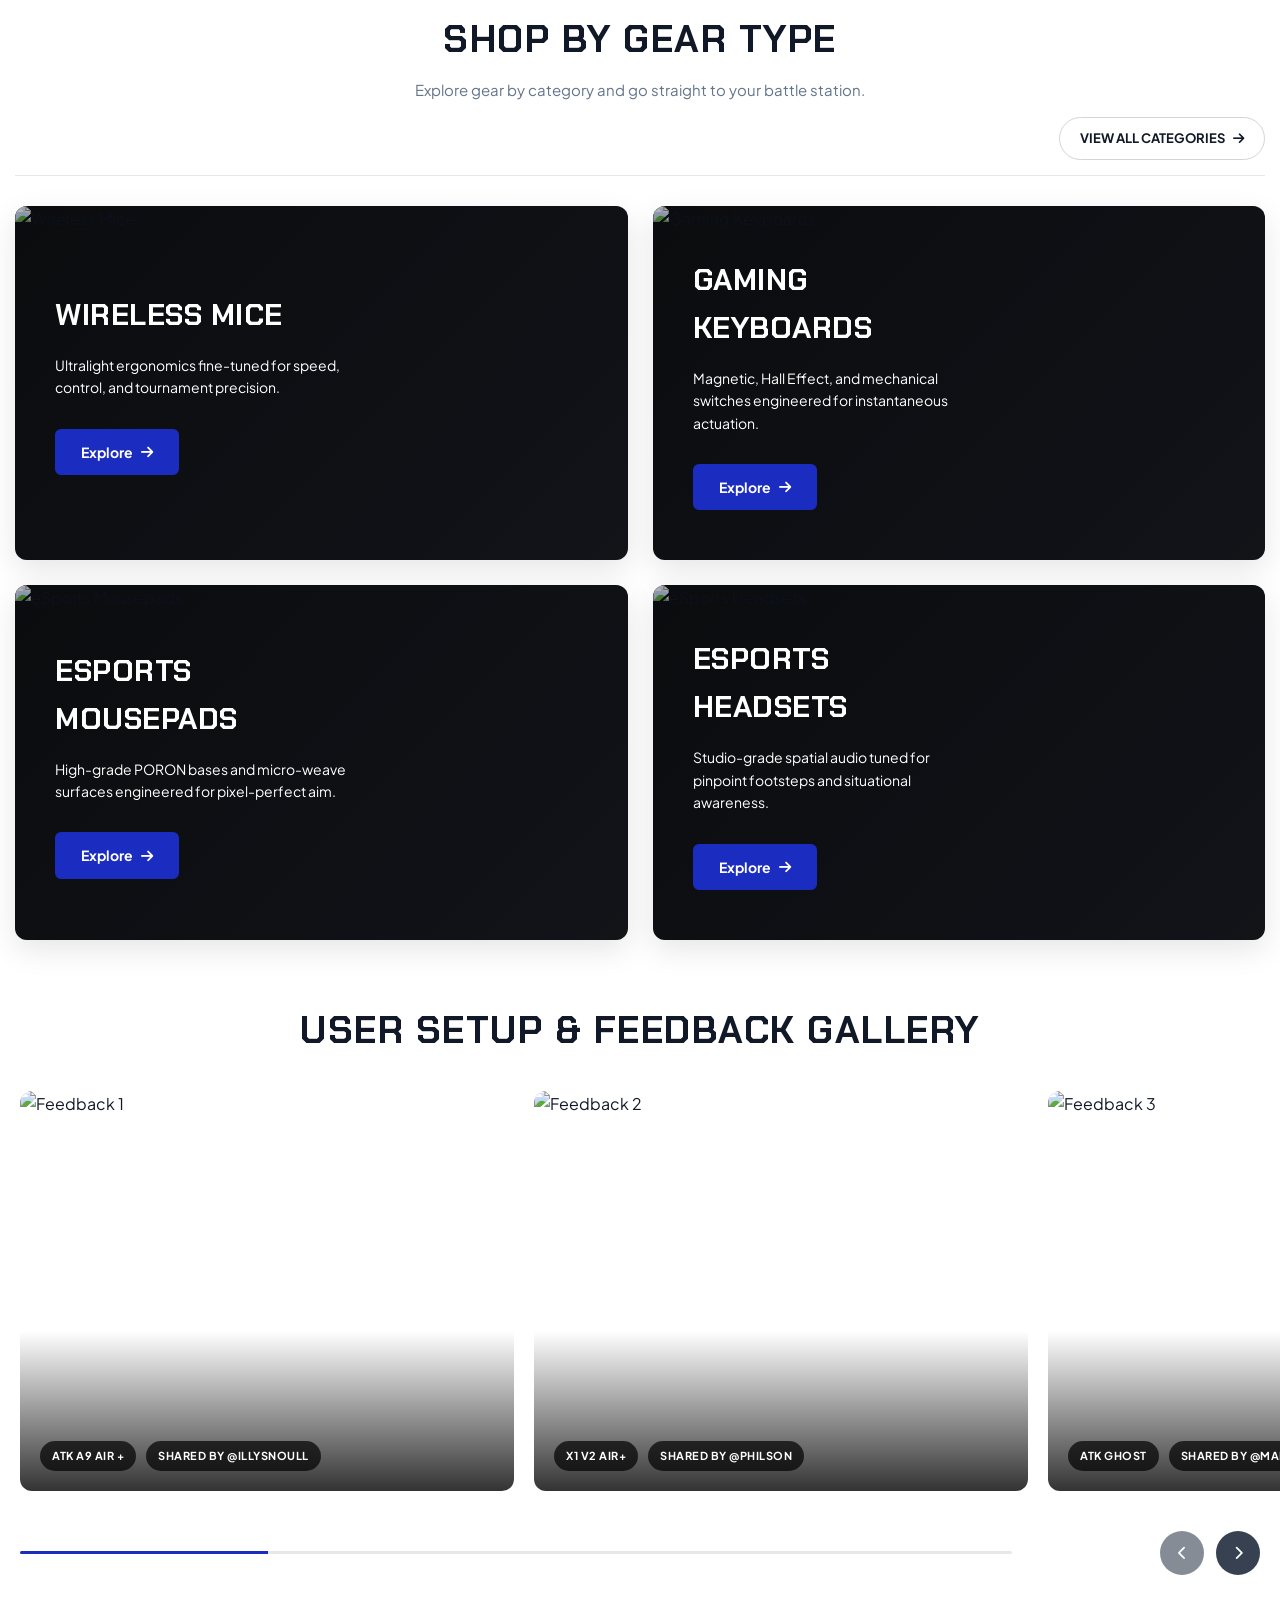
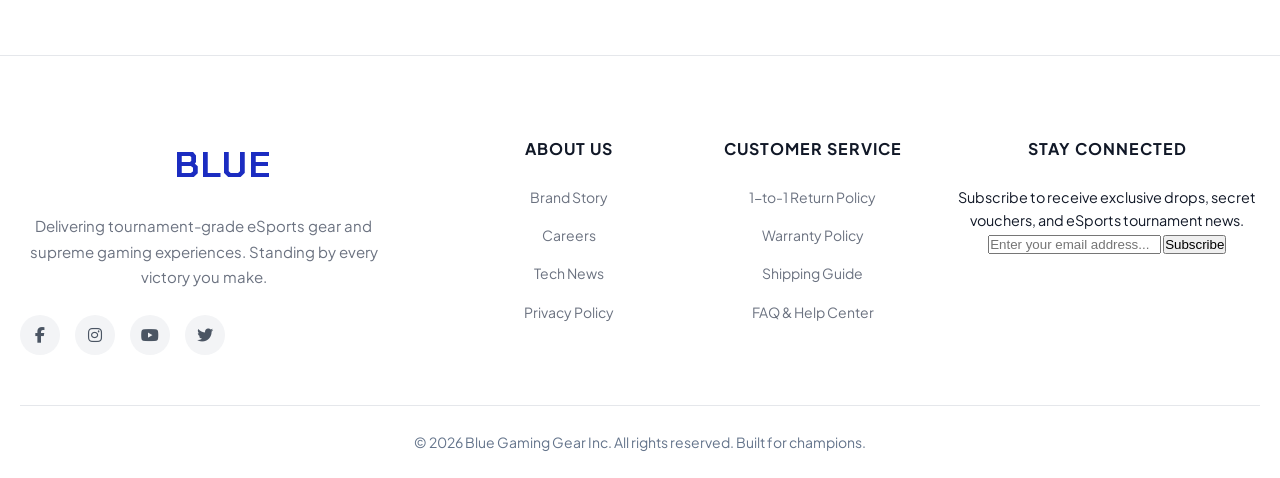
==== commit 5ec03185: "feat(i18n): complete English default and bilingual reactivity across accounts, cart, search, and che" ====
--- a/index.html
+++ b/index.html
@@ -3,8 +3,8 @@
   <head>
     <meta charset="UTF-8" />
     <meta name="viewport" content="width=device-width, initial-scale=1.0" />
-    <title>Blue Gaming Gear | Thiết Bị eSports Thi Đấu Đỉnh Cao</title>
-    <link rel="stylesheet" href="style.css?v=2.4" />
+    <title>Blue Gaming Gear | Pro Tournament Hardware</title>
+    <link rel="stylesheet" href="style.css?v=2.5" />
     <link rel="preconnect" href="https://fonts.googleapis.com" />
     <link rel="preconnect" href="https://fonts.gstatic.com" crossorigin />
     <link
@@ -63,42 +63,42 @@
                       <strong>Tiếng Việt</strong>
                       <small>VND (₫)</small>
                     </div>
-                    <i class="fa-solid fa-check lang-check"></i>
+                    <i class="fa-solid fa-check lang-check" style="display: none;"></i>
                   </li>
                 </ul>
               </div>
             </div>
             <div class="utilities">
-              <a href="https://discord.gg/bluegaming" target="_blank" rel="noopener noreferrer" title="Cộng đồng Discord eSports"><i class="fa-brands fa-discord"></i></a>
-              <a href="mailto:support@blue.vn" title="Hỗ trợ qua Email: support@blue.vn"><i class="fa-regular fa-envelope"></i></a>
-              <button id="search-trigger-btn" class="nav-icon-btn" aria-label="Tìm kiếm sản phẩm" title="Tìm kiếm (Ctrl+K)">
+              <a href="https://discord.gg/bluegaming" target="_blank" rel="noopener noreferrer" title="Discord eSports Community"><i class="fa-brands fa-discord"></i></a>
+              <a href="mailto:support@blue.vn" title="Email Support: support@blue.vn"><i class="fa-regular fa-envelope"></i></a>
+              <button id="search-trigger-btn" class="nav-icon-btn" aria-label="Search products" title="Search (Ctrl+K)" data-i18n-aria-label="searchModalAria" data-i18n-title="searchTitle">
                 <i class="fa-solid fa-magnifying-glass"></i>
               </button>
               <!-- NÚT TÀI KHOẢN (ĐỒNG BỘ MVC AUTH) -->
               <div class="header-user-wrapper" id="header-user-wrapper">
-                <a href="account.html" class="nav-icon-btn header-user-btn" id="header-user-btn" title="Tài khoản thành viên" aria-label="Tài khoản thành viên">
+                <a href="account.html" class="nav-icon-btn header-user-btn" id="header-user-btn" title="Member Account" aria-label="Member Account" data-i18n-title="accountBtnTitle" data-i18n-aria-label="accountBtnAria">
                   <i class="fa-regular fa-user"></i>
                 </a>
                 <div class="user-dropdown-menu" id="user-dropdown-menu">
                   <div class="user-dropdown-header">
                     <div class="user-dropdown-avatar" id="user-dd-avatar"></div>
                     <div class="user-dropdown-meta">
-                      <strong id="user-dd-name">Alex Nguyễn</strong>
-                      <span id="user-dd-rank">VIP Diamond</span>
-                      <small id="user-dd-points" style="color: var(--blue-accent, #0052cc); font-weight:700;">1.850 điểm</small>
+                      <strong id="user-dd-name">Alex Johnson</strong>
+                      <span id="user-dd-rank" data-i18n="userRankDiamond">VIP Diamond</span>
+                      <small id="user-dd-points" style="color: var(--blue-accent, #0052cc); font-weight:700;">1,850 Points</small>
                     </div>
                   </div>
                   <ul class="user-dropdown-links">
-                    <li><a href="account.html?tab=profile"><i class="fa-regular fa-id-badge"></i> Thông tin tài khoản</a></li>
-                    <li><a href="account.html?tab=orders"><i class="fa-solid fa-box-open"></i> Đơn hàng của tôi</a></li>
-                    <li><a href="account.html?tab=addresses"><i class="fa-solid fa-location-dot"></i> Sổ địa chỉ</a></li>
-                    <li><a href="account.html?tab=rewards"><i class="fa-solid fa-gift"></i> Điểm & Voucher</a></li>
+                    <li><a href="account.html?tab=profile" data-i18n="accountProfile"><i class="fa-regular fa-id-badge"></i> My Profile</a></li>
+                    <li><a href="account.html?tab=orders" data-i18n="accountOrders"><i class="fa-solid fa-box-open"></i> My Orders</a></li>
+                    <li><a href="account.html?tab=addresses" data-i18n="accountAddresses"><i class="fa-solid fa-location-dot"></i> Address Book</a></li>
+                    <li><a href="account.html?tab=rewards" data-i18n="accountRewards"><i class="fa-solid fa-gift"></i> Points & Vouchers</a></li>
                     <li class="user-dropdown-divider"></li>
-                    <li><button type="button" class="btn-user-logout" id="header-logout-btn"><i class="fa-solid fa-arrow-right-from-bracket"></i> Đăng xuất</button></li>
+                    <li><button type="button" class="btn-user-logout" id="header-logout-btn" data-i18n="accountLogout"><i class="fa-solid fa-arrow-right-from-bracket"></i> Sign Out</button></li>
                   </ul>
                 </div>
               </div>
-              <button id="theme-toggle-btn" class="theme-toggle-btn glass-theme-btn" aria-label="Chuyển chế độ Dark / Light" title="Giao diện Sáng (Bấm để chuyển sang Dark Mode)">
+              <button id="theme-toggle-btn" class="theme-toggle-btn glass-theme-btn" aria-label="Toggle Dark / Light mode" title="Light Mode (Click to switch to Dark Mode)">
                 <span class="theme-toggle-badge">
                   <i class="fa-solid fa-sun"></i>
                 </span>
@@ -110,7 +110,7 @@
                   </span>
                 </span>
               </button>
-              <button id="cart-trigger-btn" class="nav-icon-btn cart-icon" aria-label="Xem giỏ hàng" title="Giỏ hàng">
+              <button id="cart-trigger-btn" class="nav-icon-btn cart-icon" aria-label="View shopping cart" title="Shopping Cart" data-i18n-aria-label="cartDrawerAria" data-i18n-title="cartDrawerTitle">
                 <i class="fa-solid fa-cart-shopping"></i>
                 <span id="cart-badge" class="cart-badge">0</span>
               </button>
@@ -150,10 +150,10 @@
                 </div>
               </div>
               <div class="mega-carousel-controls">
-                <button type="button" class="carousel-btn mega-prev-btn" id="mega-prev-btn" aria-label="Sản phẩm trước" title="Trang trước" disabled>
+                <button type="button" class="carousel-btn mega-prev-btn" id="mega-prev-btn" aria-label="Previous products" title="Previous page" disabled>
                   <i class="fa-solid fa-angle-left"></i>
                 </button>
-                <button type="button" class="carousel-btn mega-next-btn" id="mega-next-btn" aria-label="Sản phẩm tiếp theo" title="Trang tiếp theo">
+                <button type="button" class="carousel-btn mega-next-btn" id="mega-next-btn" aria-label="Next products" title="Next page">
                   <i class="fa-solid fa-angle-right"></i>
                 </button>
               </div>
@@ -164,33 +164,33 @@
     </header>
 
     <!-- LIVE SEARCH MODAL OVERLAY -->
-    <div id="search-overlay" class="search-overlay" role="dialog" aria-modal="true" aria-label="Tìm kiếm sản phẩm" style="display: none;">
+    <div id="search-overlay" class="search-overlay" role="dialog" aria-modal="true" aria-label="Search products" data-i18n-aria-label="searchModalAria" style="display: none;">
       <div class="search-modal-container">
         <div class="search-modal-header">
           <div class="search-input-wrapper">
             <i class="fa-solid fa-magnifying-glass search-input-icon"></i>
-            <input type="text" id="live-search-input" placeholder="Tìm kiếm chuột, bàn phím cơ, lót chuột, tai nghe..." autocomplete="off" />
-            <button id="search-clear-btn" class="search-clear-btn" aria-label="Xóa từ khóa" style="display: none;">
+            <input type="text" id="live-search-input" placeholder="Search mice, mechanical keyboards, mousepads, headsets..." data-i18n-placeholder="searchPlaceholder" autocomplete="off" />
+            <button id="search-clear-btn" class="search-clear-btn" aria-label="Clear search query" data-i18n-aria-label="searchClearAria" style="display: none;">
               <i class="fa-solid fa-xmark"></i>
             </button>
           </div>
-          <button id="search-close-btn" class="search-close-btn" aria-label="Đóng tìm kiếm">
+          <button id="search-close-btn" class="search-close-btn" aria-label="Close search" data-i18n-aria-label="searchCloseAria">
             <i class="fa-solid fa-xmark"></i>
           </button>
         </div>
         <div class="search-quick-tags">
-          <span class="quick-tag-label">Tìm nhanh:</span>
-          <button class="quick-tag-btn" data-query="Chuột">Chuột</button>
-          <button class="quick-tag-btn" data-query="Bàn phím">Bàn phím</button>
-          <button class="quick-tag-btn" data-query="Tai nghe">Tai nghe</button>
-          <button class="quick-tag-btn" data-query="Lót chuột">Lót chuột</button>
+          <span class="quick-tag-label" data-i18n="searchQuickTagLabel">Quick search:</span>
+          <button class="quick-tag-btn" data-query="Mice" data-i18n="catMice">Mice</button>
+          <button class="quick-tag-btn" data-query="Keyboards" data-i18n="catKeyboards">Keyboards</button>
+          <button class="quick-tag-btn" data-query="Headphones" data-i18n="catHeadphones">Headphones</button>
+          <button class="quick-tag-btn" data-query="Mousepads" data-i18n="catMousepads">Mousepads</button>
           <button class="quick-tag-btn" data-query="Logitech">Logitech</button>
           <button class="quick-tag-btn" data-query="Razer">Razer</button>
         </div>
         <div id="search-results-container" class="search-results-container">
           <div id="search-empty-prompt" class="search-empty-prompt">
             <i class="fa-solid fa-keyboard prompt-icon"></i>
-            <p>Nhập tên sản phẩm, thương hiệu hoặc danh mục để tìm kiếm tức thì.</p>
+            <p data-i18n="searchEmptyPrompt">Type product name, brand, or category for instant search.</p>
           </div>
           <div id="search-results-list" class="search-results-list" style="display: none;"></div>
         </div>
@@ -205,7 +205,7 @@
       </div>
 
       <!-- Pagination / Indicators -->
-      <div class="hero-indicators" id="hero-indicators" role="tablist" aria-label="Điều hướng banner trang chủ">
+      <div class="hero-indicators" id="hero-indicators" role="tablist" aria-label="Hero carousel navigation">
         <!-- JS will render indicators here -->
       </div>
 
@@ -217,13 +217,13 @@
 
     <main class="trending-section">
       <div class="trending-header">
-        <h2 class="trending-title"><span data-i18n="secTrending">SẢN PHẨM THỊNH HÀNH</span></h2>
+        <h2 class="trending-title"><span data-i18n="secTrending">TRENDING PRODUCTS</span></h2>
         <div class="trending-tabs">
-          <button class="tab-btn active" data-target="tab-hot" data-i18n="tabHot">Nổi Bật</button>
+          <button class="tab-btn active" data-target="tab-hot" data-i18n="tabHot">Featured</button>
           <span class="tab-divider">|</span>
-          <button class="tab-btn" data-target="tab-sale" data-i18n="tabSale">Bán Chạy Nhất</button>
+          <button class="tab-btn" data-target="tab-sale" data-i18n="tabSale">Best Sellers</button>
           <span class="tab-divider">|</span>
-          <button class="tab-btn" data-target="tab-new" data-i18n="tabNew">Mới Ra Mắt</button>
+          <button class="tab-btn" data-target="tab-new" data-i18n="tabNew">New Arrivals</button>
         </div>
       </div>
 
@@ -242,12 +242,12 @@
     <section class="shop-by-category">
       <div class="category-header">
         <div class="category-title-area">
-          <h2 data-i18n="catSectionTitle">Mua sắm theo loại gear</h2>
-          <p data-i18n="catSectionSub">Khám phá gear theo danh mục và đi thẳng đến bộ setup bạn cần.</p>
+          <h2 data-i18n="catSectionTitle">Shop by Gear Type</h2>
+          <p data-i18n="catSectionSub">Explore gear by category and go straight to your battle station.</p>
         </div>
         <div class="view-all-wrapper">
           <a href="products.html" class="view-all-link">
-            <span data-i18n="catViewAll">XEM TẤT CẢ DANH MỤC</span> <i class="fa-solid fa-arrow-right"></i>
+            <span data-i18n="catViewAll">VIEW ALL CATEGORIES</span> <i class="fa-solid fa-arrow-right"></i>
           </a>
         </div>
       </div>
@@ -255,18 +255,18 @@
         <!-- Chuột -->
         <div class="cat-card">
           <div class="cat-card-content">
-            <h3 data-i18n="catMiceTitle">Chuột không dây</h3>
+            <h3 data-i18n="catMiceTitle">Wireless Mice</h3>
             <p data-i18n="catMiceDesc">
-              Form dáng siêu nhẹ được tinh chỉnh cho tốc độ, kiểm soát và độ chính xác thi đấu.
+              Ultralight ergonomics fine-tuned for speed, control, and tournament precision.
             </p>
             <a href="products.html?category=Chuột" class="explore-btn" style="text-decoration: none; display: inline-flex; align-items: center; gap: 8px;">
-              <span data-i18n="exploreBtn">Khám phá</span> <i class="fa-solid fa-arrow-right"></i>
+              <span data-i18n="exploreBtn">Explore</span> <i class="fa-solid fa-arrow-right"></i>
             </a>
           </div>
           <div class="cat-card-image">
             <img
               src="https://www.atk.store/cdn/shop/files/118493700f7e3293efadf6b957758203_62d271ba-5d10-4b05-9611-e0f9907a7eeb.jpg?v=1780053426&width=700"
-              alt="Chuột không dây"
+              alt="Wireless Mice"
             />
           </div>
         </div>
@@ -274,18 +274,18 @@
         <!-- Bàn phím -->
         <div class="cat-card">
           <div class="cat-card-content">
-            <h3 data-i18n="catKeyboardsTitle">Bàn phím chơi game</h3>
+            <h3 data-i18n="catKeyboardsTitle">Gaming Keyboards</h3>
             <p data-i18n="catKeyboardsDesc">
-              Bàn phím Magnetic, Hall Effect và cơ học được tạo cho thao tác nhanh.
+              Magnetic, Hall Effect, and mechanical switches engineered for instantaneous actuation.
             </p>
             <a href="products.html?category=Bàn%20phím" class="explore-btn" style="text-decoration: none; display: inline-flex; align-items: center; gap: 8px;">
-              <span data-i18n="exploreBtn">Khám phá</span> <i class="fa-solid fa-arrow-right"></i>
+              <span data-i18n="exploreBtn">Explore</span> <i class="fa-solid fa-arrow-right"></i>
             </a>
           </div>
           <div class="cat-card-image">
             <img
               src="https://www.atk.store/cdn/shop/files/37efe26d5b548dfbbb336d3c655a770a_121cb89d-d6b0-4488-8b81-c74cf1e00450.jpg?v=1780053426&width=700"
-              alt="Bàn phím chơi game"
+              alt="Gaming Keyboards"
             />
           </div>
         </div>
@@ -293,16 +293,16 @@
         <!-- Lót chuột -->
         <div class="cat-card">
           <div class="cat-card-content">
-            <h3 data-i18n="catMousepadsTitle">Lót chuột thi đấu</h3>
-            <p data-i18n="catMousepadsDesc">Bề mặt vải vi sợi và đế PORON bám bàn cho khả năng vẩy chuột chính xác.</p>
+            <h3 data-i18n="catMousepadsTitle">eSports Mousepads</h3>
+            <p data-i18n="catMousepadsDesc">High-grade PORON bases and micro-weave surfaces engineered for pixel-perfect aim.</p>
             <a href="products.html?category=Lót%20chuột" class="explore-btn" style="text-decoration: none; display: inline-flex; align-items: center; gap: 8px;">
-              <span data-i18n="exploreBtn">Khám phá</span> <i class="fa-solid fa-arrow-right"></i>
+              <span data-i18n="exploreBtn">Explore</span> <i class="fa-solid fa-arrow-right"></i>
             </a>
           </div>
           <div class="cat-card-image">
             <img
               src="https://www.atk.store/cdn/shop/files/ee610c01f535b74fd3f381b54bb5287f_557cb5e5-bfce-4602-8465-cf320064e47b.jpg?v=1780053426&width=700"
-              alt="Lót chuột"
+              alt="eSports Mousepads"
             />
           </div>
         </div>
@@ -310,18 +310,18 @@
         <!-- Tai nghe -->
         <div class="cat-card">
           <div class="cat-card-content">
-            <h3 data-i18n="catHeadsetsTitle">Tai nghe gaming</h3>
+            <h3 data-i18n="catHeadsetsTitle">eSports Headsets</h3>
             <p data-i18n="catHeadsetsDesc">
-              Âm thanh vòm không gian chuẩn xác, tách bạch từng tiếng bước chân.
+              Studio-grade spatial audio tuned for pinpoint footsteps and situational awareness.
             </p>
             <a href="products.html?category=Tai%20nghe" class="explore-btn" style="text-decoration: none; display: inline-flex; align-items: center; gap: 8px;">
-              <span data-i18n="exploreBtn">Khám phá</span> <i class="fa-solid fa-arrow-right"></i>
+              <span data-i18n="exploreBtn">Explore</span> <i class="fa-solid fa-arrow-right"></i>
             </a>
           </div>
           <div class="cat-card-image">
             <img
               src="https://www.atk.store/cdn/shop/files/20260529-115628_c5f99d77-b586-4a1d-b0ce-ef9a51c31688.jpg?v=1780053438&width=700"
-              alt="Tai nghe gaming"
+              alt="eSports Headsets"
             />
           </div>
         </div>
@@ -330,7 +330,7 @@
 
     <!-- FEEDBACK SECTION -->
     <section class="user-feedback">
-      <h2 class="feedback-title" data-i18n="feedbackTitle">Ảnh feedback từ người dùng</h2>
+      <h2 class="feedback-title" data-i18n="feedbackTitle">User Setup & Feedback Gallery</h2>
       <div class="feedback-carousel">
         <div class="feedback-track">
           <!-- 6 Hình ảnh feedback -->
@@ -418,8 +418,7 @@
         <div class="footer-col brand-col">
           <h2 class="footer-logo">Blue</h2>
           <p class="footer-desc" data-i18n="footerDesc">
-            Mang đến cho bạn những sản phẩm gear chất lượng và trải nghiệm chơi
-            game tuyệt đỉnh. Luôn đồng hành cùng mọi chiến thắng của bạn.
+            Delivering tournament-grade eSports gear and supreme gaming experiences. Standing by every victory you make.
           </p>
           <div class="footer-socials">
             <a href="https://facebook.com/bluegaminggear" target="_blank" rel="noopener noreferrer" title="Facebook Blue Gaming Gear"><i class="fa-brands fa-facebook-f"></i></a>
@@ -431,42 +430,42 @@
 
         <!-- Quick Links -->
         <div class="footer-col links-col">
-          <h3 data-i18n="footerAboutTitle">Về Chúng Tôi</h3>
+          <h3 data-i18n="footerAboutTitle">About Us</h3>
           <ul>
-            <li><a href="#support-brand" class="support-modal-trigger" data-support-tab="brand" data-i18n="footerBrandStory">Câu chuyện thương hiệu</a></li>
-            <li><a href="#support-careers" class="support-modal-trigger" data-support-tab="careers" data-i18n="footerCareers">Tuyển dụng</a></li>
-            <li><a href="products.html?status=hot" data-i18n="footerTechNews">Tin tức công nghệ</a></li>
-            <li><a href="#support-privacy" class="support-modal-trigger" data-support-tab="privacy" data-i18n="footerPrivacy">Chính sách bảo mật</a></li>
+            <li><a href="#support-brand" class="support-modal-trigger" data-support-tab="brand" data-i18n="footerBrandStory">Brand Story</a></li>
+            <li><a href="#support-careers" class="support-modal-trigger" data-support-tab="careers" data-i18n="footerCareers">Careers</a></li>
+            <li><a href="products.html?status=hot" data-i18n="footerTechNews">Tech News</a></li>
+            <li><a href="#support-privacy" class="support-modal-trigger" data-support-tab="privacy" data-i18n="footerPrivacy">Privacy Policy</a></li>
           </ul>
         </div>
 
         <!-- Customer Service -->
         <div class="footer-col links-col">
-          <h3 data-i18n="footerServiceTitle">Hỗ Trợ Khách Hàng</h3>
+          <h3 data-i18n="footerServiceTitle">Customer Service</h3>
           <ul>
-            <li><a href="#support-returns" class="support-modal-trigger" data-support-tab="returns" data-i18n="footerReturn">Chính sách đổi trả</a></li>
-            <li><a href="#support-warranty" class="support-modal-trigger" data-support-tab="warranty" data-i18n="footerWarranty">Chính sách bảo hành</a></li>
-            <li><a href="#support-guide" class="support-modal-trigger" data-support-tab="guide" data-i18n="footerShipping">Hướng dẫn mua hàng</a></li>
-            <li><a href="#support-tech" class="support-modal-trigger" data-support-tab="tech" data-i18n="footerFaq">Hỗ trợ kỹ thuật</a></li>
+            <li><a href="#support-returns" class="support-modal-trigger" data-support-tab="returns" data-i18n="footerReturn">1-to-1 Return Policy</a></li>
+            <li><a href="#support-warranty" class="support-modal-trigger" data-support-tab="warranty" data-i18n="footerWarranty">Warranty Policy</a></li>
+            <li><a href="#support-guide" class="support-modal-trigger" data-support-tab="guide" data-i18n="footerShipping">Shipping Guide</a></li>
+            <li><a href="#support-tech" class="support-modal-trigger" data-support-tab="tech" data-i18n="footerFaq">FAQ & Help Center</a></li>
           </ul>
         </div>
 
         <!-- Contact Info -->
         <div class="footer-col contact-col">
-          <h3 data-i18n="footerNewsletterTitle">Đăng Ký Nhận Tin</h3>
+          <h3 data-i18n="footerNewsletterTitle">Stay Connected</h3>
           <p class="footer-newsletter-desc" data-i18n="footerNewsletterDesc">
-            Nhận thông tin về các dòng sản phẩm mới, mã giảm giá độc quyền và sự kiện eSports.
+            Subscribe to receive exclusive drops, secret vouchers, and eSports tournament news.
           </p>
           <div class="footer-newsletter-form">
-            <input type="email" placeholder="Nhập địa chỉ email..." data-i18n-placeholder="footerEmailPlaceholder" />
-            <button type="button" class="btn-subscribe" data-i18n="footerSubscribeBtn">Đăng ký</button>
+            <input type="email" placeholder="Enter your email address..." data-i18n-placeholder="footerEmailPlaceholder" />
+            <button type="button" class="btn-subscribe" data-i18n="footerSubscribeBtn">Subscribe</button>
           </div>
         </div>
       </div>
 
       <div class="footer-bottom">
         <p data-i18n="footerCopyright">
-          &copy; 2026 Blue Gaming Gear Inc. Bảo lưu mọi quyền. Thiết kế dành cho game thủ chuyên nghiệp.
+          &copy; 2026 Blue Gaming Gear Inc. All rights reserved. Built for champions.
         </p>
       </div>
     </footer>
@@ -475,13 +474,25 @@
     <div id="cart-drawer-overlay" class="cart-drawer-overlay" style="display: none;"></div>
 
     <!-- SLIDE-OUT MINI CART DRAWER -->
-    <aside id="cart-drawer" class="cart-drawer" role="dialog" aria-modal="true" aria-label="Giỏ hàng của bạn">
+    <aside
+      id="cart-drawer"
+      class="cart-drawer"
+      role="dialog"
+      aria-modal="true"
+      aria-label="Shopping Cart"
+      data-i18n-aria-label="cartDrawerAria"
+    >
       <div class="cart-drawer-header">
         <div class="cart-drawer-title-group">
-          <h3 data-i18n="cartTitle">Giỏ Hàng</h3>
-          <span id="cart-drawer-badge" class="cart-drawer-badge">0 món</span>
-        </div>
-        <button id="cart-drawer-close" class="cart-drawer-close" aria-label="Đóng giỏ hàng">
+          <h3 data-i18n="cartDrawerTitle">Shopping Cart</h3>
+          <span id="cart-drawer-badge" class="cart-drawer-badge">0 items</span>
+        </div>
+        <button
+          id="cart-drawer-close"
+          class="cart-drawer-close"
+          aria-label="Close cart"
+          data-i18n-aria-label="cartCloseAria"
+        >
           <i class="fa-solid fa-xmark"></i>
         </button>
       </div>
@@ -490,10 +501,16 @@
       <div class="cart-shipping-bar">
         <div class="shipping-info">
           <i class="fa-solid fa-truck-fast"></i>
-          <span id="shipping-text" data-i18n="freeShippingNotice">Miễn phí vận chuyển toàn quốc cho đơn hôm nay!</span>
+          <span id="shipping-text" data-i18n="shippingDefault"
+            >Free express delivery nationwide on orders over $40</span
+          >
         </div>
         <div class="shipping-progress-track">
-          <div id="shipping-progress-fill" class="shipping-progress-fill" style="width: 0%;"></div>
+          <div
+            id="shipping-progress-fill"
+            class="shipping-progress-fill"
+            style="width: 0%"
+          ></div>
         </div>
       </div>
 
@@ -504,90 +521,178 @@
           <div class="empty-icon-wrap">
             <i class="fa-solid fa-bag-shopping"></i>
           </div>
-          <h4 data-i18n="cartEmpty">Giỏ hàng của bạn đang trống</h4>
-          <p data-i18n="cartEmptyDesc">Khám phá bộ sưu tập gaming gear cao cấp để nâng tầm setup của bạn!</p>
-          <button id="cart-continue-btn" class="cart-continue-btn" data-i18n="cartContinueBtn">Mua sắm ngay</button>
+          <h4 data-i18n="cartEmpty">Your shopping cart is empty</h4>
+          <p data-i18n="cartEmptyDesc">
+            Explore our premium eSports collection to elevate your battlestation!
+          </p>
+          <button id="cart-continue-btn" class="cart-continue-btn" data-i18n="cartContinueBtn">
+            Shop Now
+          </button>
         </div>
 
         <!-- Items List -->
-        <div id="cart-items-list" class="cart-items-list" style="display: none;"></div>
+        <div
+          id="cart-items-list"
+          class="cart-items-list"
+          style="display: none"
+        ></div>
       </div>
 
       <!-- Cart Footer -->
-      <div id="cart-drawer-footer" class="cart-drawer-footer" style="display: none;">
+      <div
+        id="cart-drawer-footer"
+        class="cart-drawer-footer"
+        style="display: none"
+      >
         <div class="cart-summary-row">
-          <span class="summary-label" data-i18n="cartSubtotal">Tạm tính:</span>
-          <span id="cart-subtotal" class="summary-value">0₫</span>
-        </div>
-        <p class="cart-tax-notice" data-i18n="cartTaxNotice">Đã bao gồm VAT. Phí giao hàng sẽ được áp dụng ưu đãi nếu đạt mốc.</p>
+          <span class="summary-label" data-i18n="cartSubtotal">Subtotal:</span>
+          <span id="cart-subtotal" class="summary-value">$0.00</span>
+        </div>
+        <p class="cart-tax-notice" data-i18n="cartTaxNotice">
+          VAT included. Free shipping discount applied if threshold reached.
+        </p>
         <button id="cart-checkout-btn" class="cart-checkout-btn">
-          <span data-i18n="cartCheckoutBtn">TIẾN HÀNH THANH TOÁN</span>
+          <span data-i18n="cartCheckoutBtn">PROCEED TO CHECKOUT</span>
           <i class="fa-solid fa-arrow-right"></i>
         </button>
       </div>
     </aside>
 
     <!-- EXPRESS CHECKOUT 2-STEP MODAL -->
-    <div id="checkout-modal" class="checkout-modal-overlay" style="display: none;" role="dialog" aria-modal="true" aria-labelledby="checkout-modal-title">
+    <div
+      id="checkout-modal"
+      class="checkout-modal-overlay"
+      style="display: none"
+      role="dialog"
+      aria-modal="true"
+      aria-labelledby="checkout-modal-title"
+    >
       <div class="checkout-modal-box express-checkout-box">
-        <button type="button" class="checkout-close-corner" id="checkout-modal-close-icon" aria-label="Đóng thanh toán">
+        <button
+          type="button"
+          class="checkout-close-corner"
+          id="checkout-modal-close-icon"
+          aria-label="Close checkout"
+          data-i18n-aria-label="checkoutCloseAria"
+        >
           <i class="fa-solid fa-xmark"></i>
         </button>
 
         <!-- Stepper Header -->
-        <div class="checkout-stepper-header" role="navigation" aria-label="Tiến trình đặt hàng siêu tốc">
-          <button type="button" class="step-node active" id="step-node-1" aria-current="step" title="Bước 1: Địa chỉ nhận hàng">
+        <div
+          class="checkout-stepper-header"
+          role="navigation"
+          aria-label="Express checkout process"
+        >
+          <button
+            type="button"
+            class="step-node active"
+            id="step-node-1"
+            aria-current="step"
+            title="Step 1: Shipping address"
+            data-i18n-title="step1NavTitle"
+          >
             <span class="step-num">1</span>
-            <span class="step-label">Địa Chỉ Nhận Hàng</span>
+            <span class="step-label" data-i18n="step1Label">Shipping Address</span>
           </button>
           <div class="step-line" id="step-line-1" aria-hidden="true"></div>
-          <button type="button" class="step-node" id="step-node-2" title="Bước 2: Thanh toán & xác nhận" disabled>
+          <button
+            type="button"
+            class="step-node"
+            id="step-node-2"
+            title="Step 2: Payment & confirmation"
+            data-i18n-title="step2NavTitle"
+            disabled
+          >
             <span class="step-num">2</span>
-            <span class="step-label">Thanh Toán & Xác Nhận</span>
+            <span class="step-label" data-i18n="step2Label">Payment & Review</span>
           </button>
         </div>
 
         <!-- STEP 1: GIAO HÀNG -->
         <div class="checkout-step-pane active" id="checkout-step-1">
-          <h3 id="checkout-modal-title" class="checkout-pane-title">Thông Tin Giao Hàng Siêu Tốc</h3>
-          <p class="checkout-pane-subtitle">Giao nhanh 24h & hỗ trợ đồng kiểm bưu tá trước khi thanh toán.</p>
-          
+          <h3 id="checkout-modal-title" class="checkout-pane-title" data-i18n="step1PaneTitle">
+            Express Delivery Information
+          </h3>
+          <p class="checkout-pane-subtitle" data-i18n="step1PaneSubtitle">
+            Fast 24h delivery with parcel inspection prior to payment.
+          </p>
+
           <div class="checkout-mini-summary" id="checkout-mini-summary">
             <!-- JS render tóm tắt nhanh sản phẩm giỏ hàng -->
           </div>
 
-          <form id="checkout-form-step1" class="checkout-form-grid" onsubmit="event.preventDefault();">
+          <form
+            id="checkout-form-step1"
+            class="checkout-form-grid"
+            onsubmit="event.preventDefault()"
+          >
             <div class="form-group">
-              <label for="cust-name">Họ và tên người nhận <span class="req">*</span></label>
-              <input type="text" id="cust-name" placeholder="Ví dụ: Hoàng Long" required />
+              <label for="cust-name"
+                ><span data-i18n="labelCustName">Recipient Full Name</span> <span class="req">*</span></label
+              >
+              <input
+                type="text"
+                id="cust-name"
+                placeholder="e.g. Alex Johnson"
+                data-i18n-placeholder="placeholderCustName"
+                required
+              />
             </div>
             <div class="form-group">
-              <label for="cust-phone">Số điện thoại liên hệ <span class="req">*</span></label>
-              <input type="tel" id="cust-phone" placeholder="Ví dụ: 0912345678" pattern="[0-9]{10,11}" required />
+              <label for="cust-phone"
+                ><span data-i18n="labelCustPhone">Contact Phone Number</span> <span class="req">*</span></label
+              >
+              <input
+                type="tel"
+                id="cust-phone"
+                placeholder="e.g. 0912345678"
+                data-i18n-placeholder="placeholderCustPhone"
+                pattern="[0-9]{10,11}"
+                required
+              />
             </div>
             <div class="form-group full-width">
-              <label for="cust-address">Địa chỉ chi tiết (Số nhà, tên đường, phường/xã) <span class="req">*</span></label>
-              <input type="text" id="cust-address" placeholder="Ví dụ: 88 Phố Cầu Giấy, P. Dịch Vọng" required />
+              <label for="cust-address"
+                ><span data-i18n="labelCustAddress">Detailed Street Address (House No, Street, Ward)</span>
+                <span class="req">*</span></label
+              >
+              <input
+                type="text"
+                id="cust-address"
+                placeholder="e.g. 18 Grand Avenue, Central District"
+                data-i18n-placeholder="placeholderCustAddress"
+                required
+              />
             </div>
             <div class="form-group">
-              <label for="cust-city">Tỉnh / Thành phố <span class="req">*</span></label>
+              <label for="cust-city"
+                ><span data-i18n="labelCustCity">City / Province</span> <span class="req">*</span></label
+              >
               <select id="cust-city" required>
-                <option value="Hà Nội">Hà Nội (Hỏa tốc 2h - 24h)</option>
-                <option value="TP. Hồ Chí Minh">TP. Hồ Chí Minh (Giao 24h - 48h)</option>
-                <option value="Đà Nẵng">Đà Nẵng</option>
-                <option value="Hải Phòng">Hải Phòng</option>
-                <option value="Cần Thơ">Cần Thơ</option>
-                <option value="Khác">Tỉnh thành khác (Toàn quốc)</option>
+                <option value="Hà Nội" data-i18n="cityHanoi">Hanoi (Express 2h - 24h)</option>
+                <option value="TP. Hồ Chí Minh" data-i18n="cityHcm">
+                  Ho Chi Minh City (24h - 48h)
+                </option>
+                <option value="Đà Nẵng" data-i18n="cityDanang">Da Nang</option>
+                <option value="Hải Phòng" data-i18n="cityHaiphong">Hai Phong</option>
+                <option value="Cần Thơ" data-i18n="cityCantho">Can Tho</option>
+                <option value="Khác" data-i18n="cityOther">Other Provinces (Nationwide)</option>
               </select>
             </div>
             <div class="form-group">
-              <label for="cust-note">Ghi chú giao hàng (Tùy chọn)</label>
-              <input type="text" id="cust-note" placeholder="Ví dụ: Cho đồng kiểm, gọi trước khi giao" />
+              <label for="cust-note" data-i18n="labelCustNote">Delivery Notes (Optional)</label>
+              <input
+                type="text"
+                id="cust-note"
+                placeholder="e.g. Call before delivery, allow parcel check"
+                data-i18n-placeholder="placeholderCustNote"
+              />
             </div>
 
             <div class="step-actions">
               <button type="button" class="btn-step-next" id="btn-goto-step2">
-                <span>Tiếp tục sang thanh toán</span>
+                <span data-i18n="btnGotoStep2">Continue to Payment</span>
                 <i class="fa-solid fa-arrow-right"></i>
               </button>
             </div>
@@ -595,35 +700,56 @@
         </div>
 
         <!-- STEP 2: PHƯƠNG THỨC THANH TOÁN -->
-        <div class="checkout-step-pane" id="checkout-step-2" style="display: none;">
-          <h3 class="checkout-pane-title">Phương Thức Thanh Toán</h3>
-          <p class="checkout-pane-subtitle">Lựa chọn cổng thanh toán an toàn, bảo mật tiêu chuẩn eSports.</p>
+        <div
+          class="checkout-step-pane"
+          id="checkout-step-2"
+          style="display: none"
+        >
+          <h3 class="checkout-pane-title" data-i18n="step2PaneTitle">Payment Method</h3>
+          <p class="checkout-pane-subtitle" data-i18n="step2PaneSubtitle">
+            Select a secure, encrypted payment method for eSports gear.
+          </p>
 
           <div class="payment-methods-list">
             <label class="payment-method-card payment-card-cod active">
               <input type="radio" name="payment-method" value="COD" checked />
-              <div class="pm-icon cod-icon"><i class="fa-solid fa-truck-ramp-box"></i></div>
+              <div class="pm-icon cod-icon">
+                <i class="fa-solid fa-truck-ramp-box"></i>
+              </div>
               <div class="pm-info">
-                <strong>Thanh toán khi nhận hàng (COD)</strong>
-                <span>Được mở hộp đồng kiểm ngoại quan cùng bưu tá trước khi trả tiền</span>
+                <strong data-i18n="pmCodTitle">Cash on Delivery (COD)</strong>
+                <span data-i18n="pmCodDesc"
+                  >Inspect parcel upon receipt, pay directly to courier</span
+                >
               </div>
             </label>
 
             <label class="payment-method-card payment-card-momo">
               <input type="radio" name="payment-method" value="MOMO" />
-              <div class="pm-icon momo-icon"><i class="fa-solid fa-qrcode"></i></div>
+              <div class="pm-icon momo-icon">
+                <i class="fa-solid fa-qrcode"></i>
+              </div>
               <div class="pm-info">
-                <strong>Ví MoMo / Quét mã QR <span class="pm-tag">Ưu đãi -20.000₫</span></strong>
-                <span>Quét mã QR tức thì trên app MoMo, nhận hoàn tiền game thủ</span>
+                <strong
+                  ><span data-i18n="pmMomoTitle">MoMo E-Wallet</span>
+                  <span class="pm-tag">-$0.80</span></strong
+                >
+                <span data-i18n="pmMomoDesc"
+                  >Instant scan QR code payment, get $0.80 instant discount</span
+                >
               </div>
             </label>
 
             <label class="payment-method-card payment-card-vnpay">
               <input type="radio" name="payment-method" value="VNPAY" />
-              <div class="pm-icon vnpay-icon"><i class="fa-solid fa-credit-card"></i></div>
+              <div class="pm-icon vnpay-icon">
+                <i class="fa-solid fa-credit-card"></i>
+              </div>
               <div class="pm-info">
-                <strong>VNPAY-QR / Thẻ ATM & Thẻ Quốc Tế</strong>
-                <span>Cổng thanh toán quốc gia, quét mã trên 40 app ngân hàng</span>
+                <strong data-i18n="pmVnpayTitle">VNPAY / Banking App</strong>
+                <span data-i18n="pmVnpayDesc"
+                  >Supports VietQR, all local & international bank apps</span
+                >
               </div>
             </label>
           </div>
@@ -636,32 +762,50 @@
           <div class="step-actions dual-actions">
             <button type="button" class="btn-step-back" id="btn-backto-step1">
               <i class="fa-solid fa-arrow-left"></i>
-              <span>Quay lại</span>
+              <span data-i18n="btnBacktoStep1">Back to Shipping Info</span>
             </button>
-            <button type="button" class="btn-step-confirm" id="btn-confirm-order">
+            <button
+              type="button"
+              class="btn-step-confirm"
+              id="btn-confirm-order"
+            >
               <i class="fa-solid fa-shield-check"></i>
-              <span>Xác nhận đặt hàng</span>
+              <span data-i18n="btnConfirmOrder">Confirm Order Now</span>
             </button>
           </div>
         </div>
 
         <!-- STEP 3: ĐẶT HÀNG THÀNH CÔNG -->
-        <div class="checkout-step-pane checkout-success-pane" id="checkout-step-3" style="display: none;">
+        <div
+          class="checkout-step-pane checkout-success-pane"
+          id="checkout-step-3"
+          style="display: none"
+        >
           <div class="checkout-success-icon-glow">
             <i class="fa-solid fa-circle-check"></i>
           </div>
-          <h3>Đặt Hàng Thành Công!</h3>
-          <div class="order-code-badge" id="order-code-badge">Mã đơn: BL-28491</div>
-          <p id="checkout-order-summary" class="order-success-text">
-            Cảm ơn bạn đã lựa chọn Blue Gaming Gear. Đơn hàng của bạn đang được đóng gói và chuẩn bị giao.
+          <h3 data-i18n="step3SuccessTitle">Order Placed Successfully!</h3>
+          <div class="order-code-badge" id="order-code-badge">
+            Order Code: BL-28491
+          </div>
+          <p id="checkout-order-summary" class="order-success-text" data-i18n="orderSuccessText">
+            Thank you for shopping with Blue Gaming Gear. Your order is being packed and prepared for express courier pickup.
           </p>
           <div class="order-status-timeline">
-            <div class="timeline-step done"><i class="fa-solid fa-check"></i> Đã tiếp nhận</div>
-            <div class="timeline-step active"><i class="fa-solid fa-box"></i> Đang đóng gói</div>
-            <div class="timeline-step"><i class="fa-solid fa-truck-fast"></i> Bàn giao bưu tá</div>
+            <div class="timeline-step done">
+              <i class="fa-solid fa-check"></i> <span data-i18n="timelineStep1">Order Received</span>
+            </div>
+            <div class="timeline-step active">
+              <i class="fa-solid fa-box"></i> <span data-i18n="timelineStep2">Packing Gear</span>
+            </div>
+            <div class="timeline-step">
+              <i class="fa-solid fa-truck-fast"></i> <span data-i18n="timelineStep3">Handover to Courier</span>
+            </div>
           </div>
           <div class="checkout-modal-actions">
-            <button id="checkout-modal-close" class="checkout-modal-btn">Hoàn tất mua sắm</button>
+            <button id="checkout-modal-close" class="checkout-modal-btn" data-i18n="btnCompleteShopping">
+              Complete Shopping
+            </button>
           </div>
         </div>
       </div>
@@ -670,8 +814,8 @@
     <!-- TOAST NOTIFICATION CONTAINER -->
     <div id="toast-container" class="toast-container" aria-live="polite"></div>
 
-    <script src="i18n.js?v=2.4"></script>
-    <script src="auth-mvc.js?v=2.4"></script>
-    <script src="main.js?v=2.4"></script>
+    <script src="i18n.js?v=2.5"></script>
+    <script src="auth-mvc.js?v=2.5"></script>
+    <script src="main.js?v=2.5"></script>
   </body>
 </html>
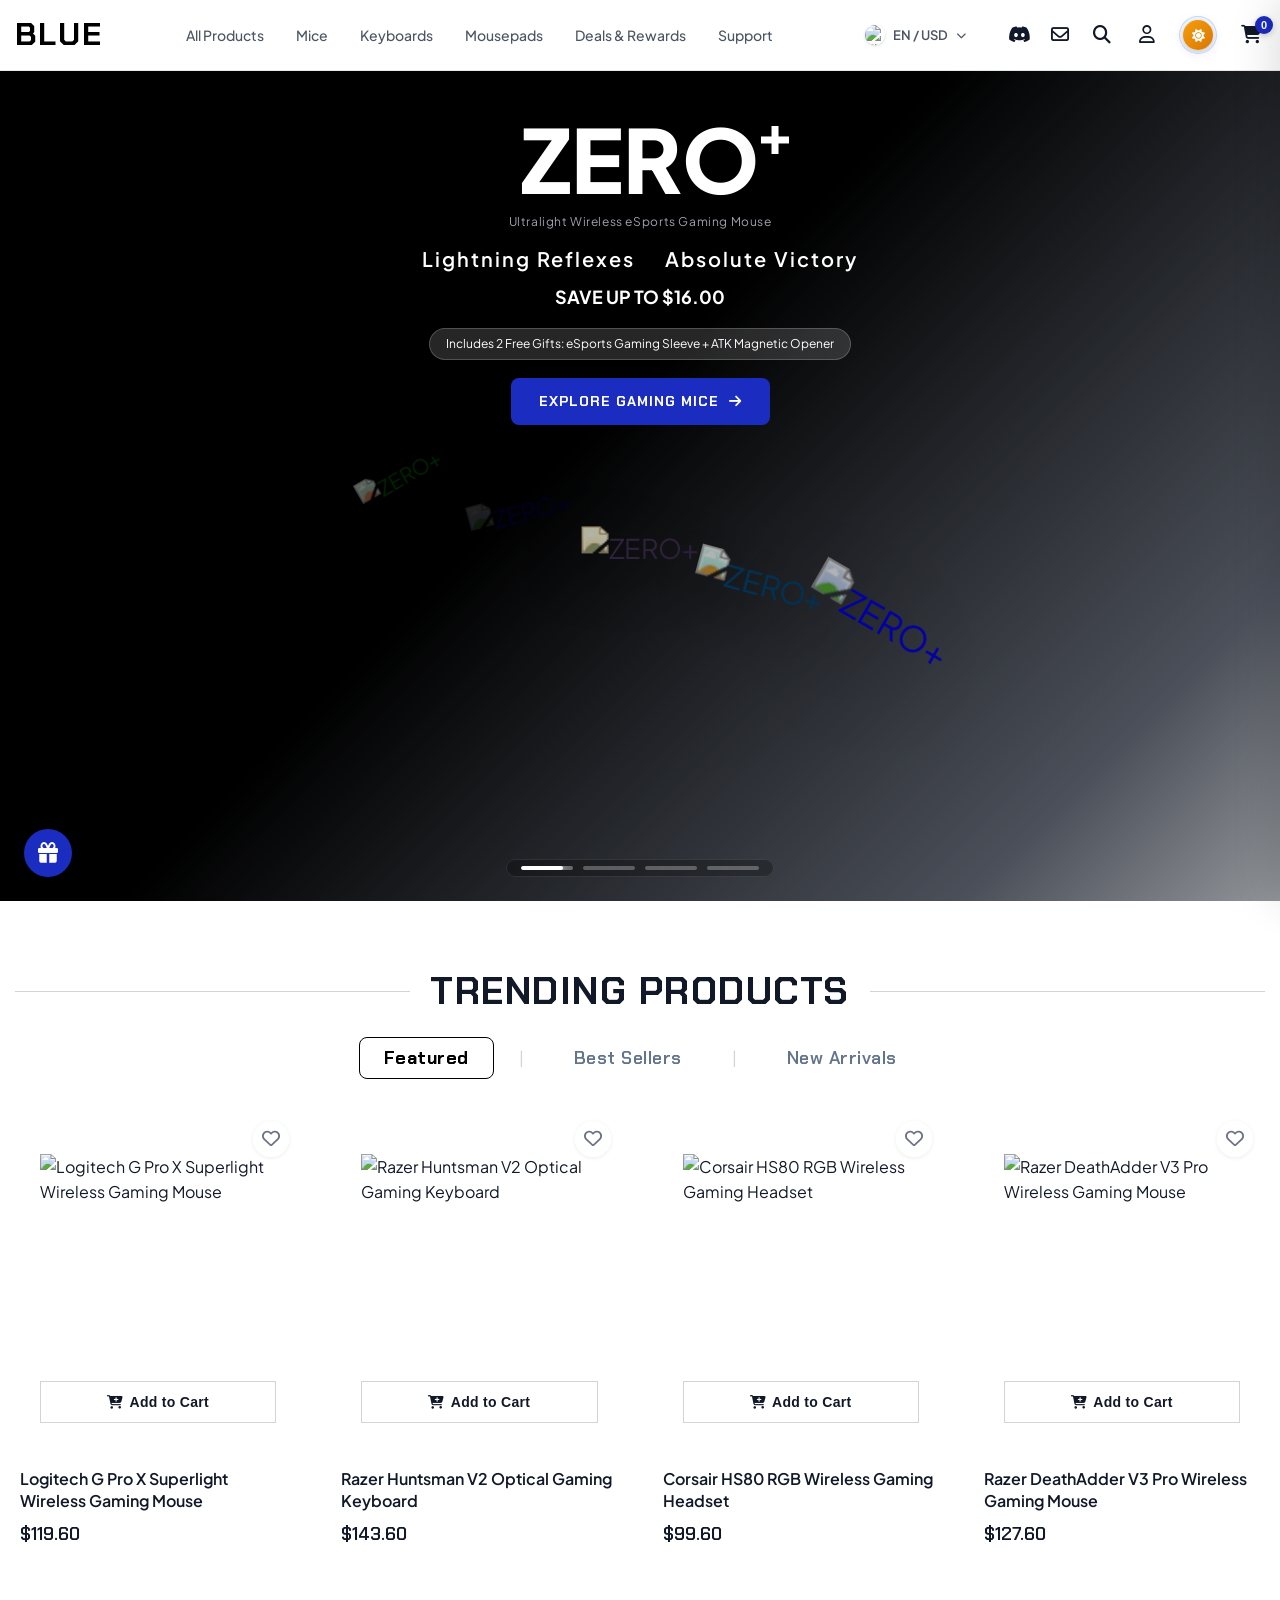
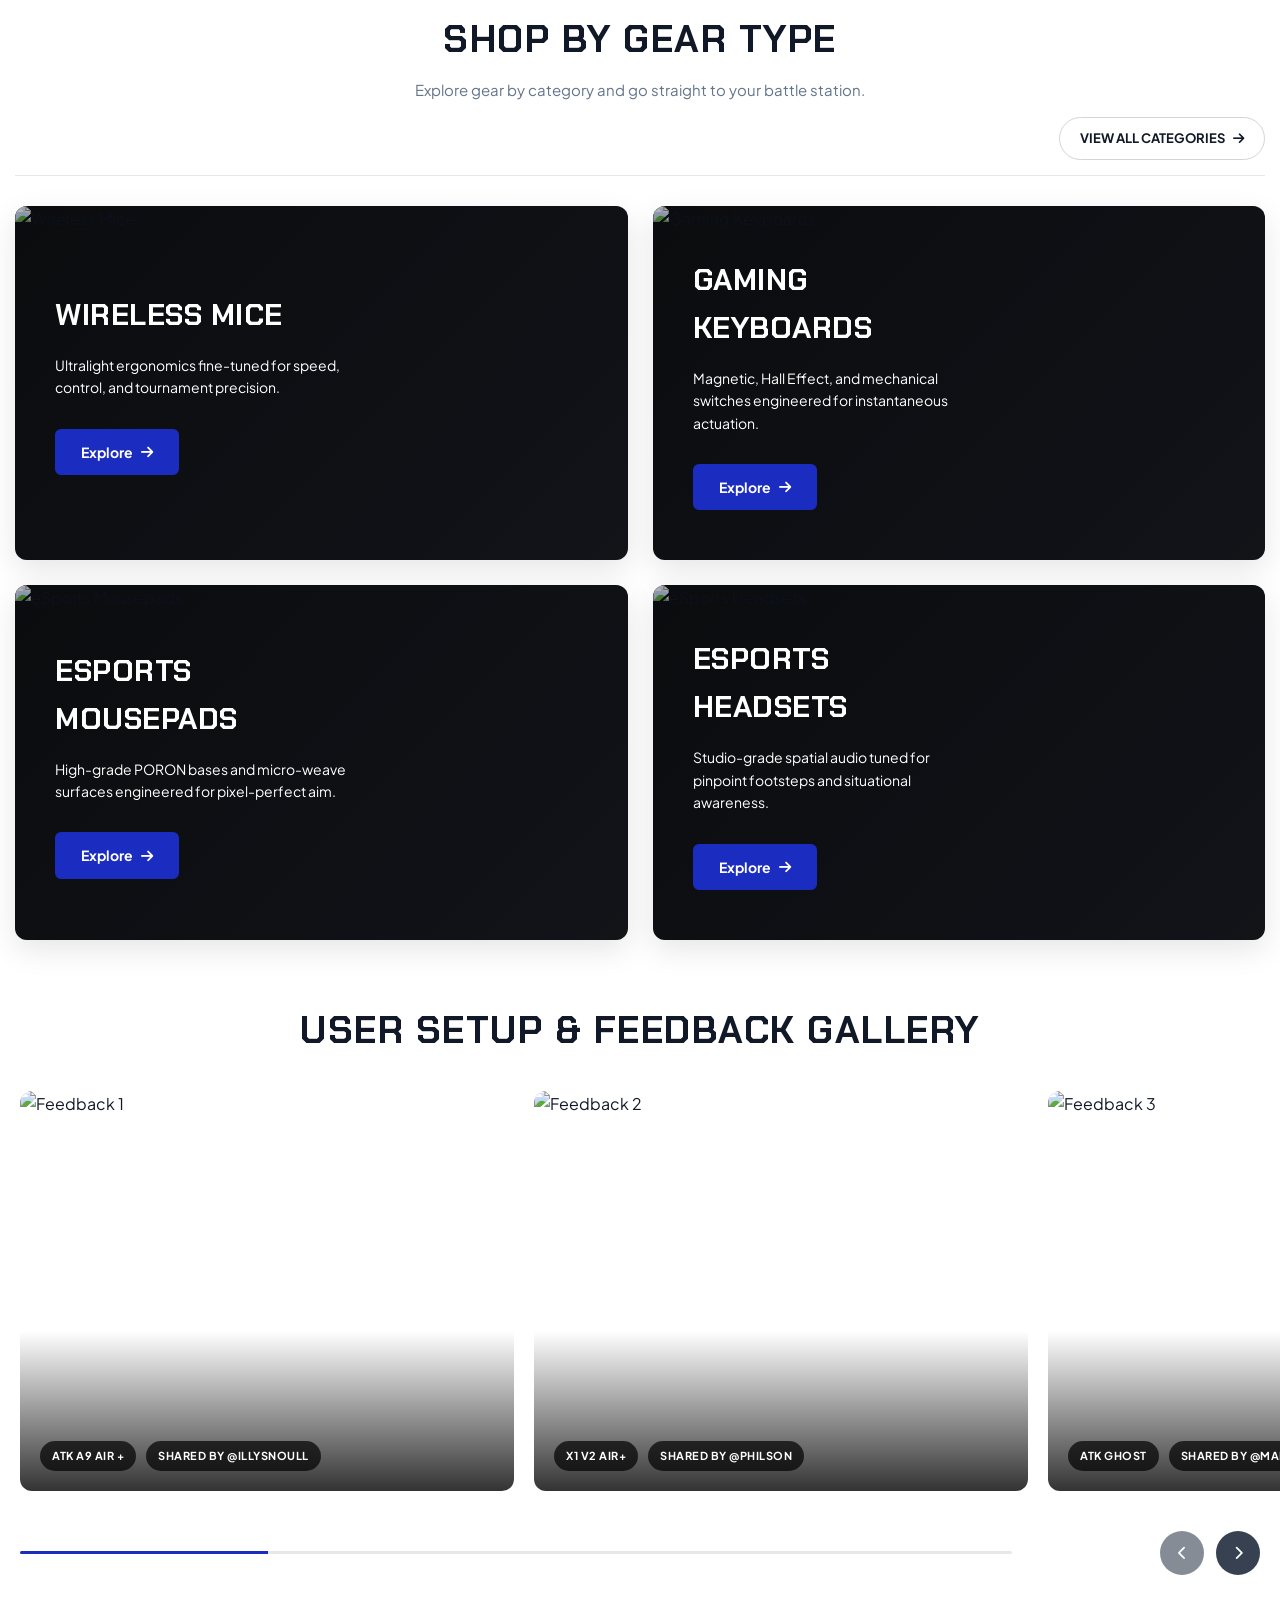
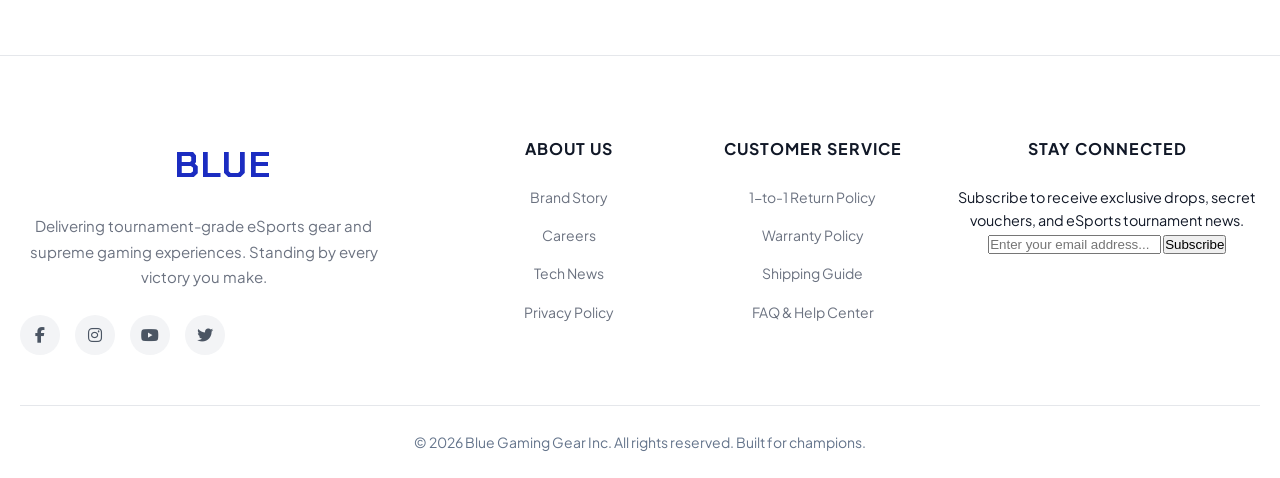
==== commit 53e2ed57: "feat(cart): in-cart variant selection and selective item checkout flow" ====
--- a/index.html
+++ b/index.html
@@ -1,4 +1,4 @@
-<!doctype html>
+﻿<!doctype html>
 <html lang="vi">
   <head>
     <meta charset="UTF-8" />
@@ -804,8 +804,11 @@
           </div>
           <div class="checkout-modal-actions">
             <button id="checkout-modal-close" class="checkout-modal-btn" data-i18n="btnCompleteShopping">
-              Complete Shopping
+              <i class="fa-solid fa-bag-shopping"></i> <span data-i18n="btnCompleteShopping">Complete Shopping</span>
             </button>
+            <a href="account.html#orders" id="checkout-view-orders-btn" class="checkout-modal-btn checkout-modal-btn-secondary" data-i18n="btnViewMyOrders">
+              <i class="fa-solid fa-receipt"></i> <span data-i18n="btnViewMyOrders">View My Orders</span>
+            </a>
           </div>
         </div>
       </div>
--- a/style.css
+++ b/style.css
@@ -1,13 +1,15 @@
 :root {
   --font-display: "Chakra Petch", -apple-system, sans-serif;
-  --font-body: "Plus Jakarta Sans", -apple-system, BlinkMacSystemFont, "Segoe UI", sans-serif;
-  
+  --font-body:
+    "Plus Jakarta Sans", -apple-system, BlinkMacSystemFont, "Segoe UI",
+    sans-serif;
+
   /* Brand Core Accents */
   --color-primary: #1b2cc1;
   --color-primary-hover: #151fa3;
   --color-accent-sky: #0284c7;
   --color-accent-cyan: #0891b2;
-  
+
   /* Live-mode parameter support */
   --p-color-amount: 1;
 
@@ -41,7 +43,6 @@
   --badge-info-text: #1d4ed8;
   --badge-info-border: #bfdbfe;
 }
-
 
 /* --- 1. CẤU HÌNH CHUNG & BROWSER SURFACES --- */
 * {
@@ -216,7 +217,10 @@
   visibility: hidden;
   transform: translateY(-6px);
   pointer-events: none;
-  transition: opacity 0.2s ease, transform 0.2s ease, visibility 0.2s;
+  transition:
+    opacity 0.2s ease,
+    transform 0.2s ease,
+    visibility 0.2s;
   transition-delay: 0.25s;
 }
 
@@ -345,7 +349,9 @@
   display: flex;
   align-items: center;
   justify-content: center;
-  transition: color 0.2s, transform 0.15s;
+  transition:
+    color 0.2s,
+    transform 0.15s;
 }
 
 .utilities a:hover {
@@ -364,7 +370,9 @@
   justify-content: center;
   padding: 4px;
   position: relative;
-  transition: color 0.2s, transform 0.15s;
+  transition:
+    color 0.2s,
+    transform 0.15s;
 }
 
 .nav-icon-btn:hover {
@@ -391,11 +399,12 @@
   backdrop-filter: blur(12px);
   -webkit-backdrop-filter: blur(12px);
   box-shadow: 0 2px 10px rgba(0, 0, 0, 0.05);
-  transition: width 0.35s cubic-bezier(0.16, 1, 0.3, 1),
-              background 0.25s ease,
-              border-color 0.25s ease,
-              box-shadow 0.25s ease,
-              padding 0.35s cubic-bezier(0.16, 1, 0.3, 1);
+  transition:
+    width 0.35s cubic-bezier(0.16, 1, 0.3, 1),
+    background 0.25s ease,
+    border-color 0.25s ease,
+    box-shadow 0.25s ease,
+    padding 0.35s cubic-bezier(0.16, 1, 0.3, 1);
   user-select: none;
   font-family: var(--font-body);
   flex-shrink: 0;
@@ -426,9 +435,10 @@
   background: linear-gradient(135deg, #f59e0b, #d97706);
   color: #ffffff;
   font-size: 13px;
-  transition: transform 0.35s cubic-bezier(0.16, 1, 0.3, 1),
-              background 0.3s ease,
-              box-shadow 0.3s ease;
+  transition:
+    transform 0.35s cubic-bezier(0.16, 1, 0.3, 1),
+    background 0.3s ease,
+    box-shadow 0.3s ease;
   box-shadow: 0 2px 6px rgba(0, 0, 0, 0.2);
   flex-shrink: 0;
 }
@@ -449,10 +459,11 @@
   white-space: nowrap;
   pointer-events: none;
   transform: translateX(-8px);
-  transition: max-width 0.35s cubic-bezier(0.16, 1, 0.3, 1),
-              opacity 0.25s ease,
-              transform 0.35s cubic-bezier(0.16, 1, 0.3, 1),
-              margin 0.35s cubic-bezier(0.16, 1, 0.3, 1);
+  transition:
+    max-width 0.35s cubic-bezier(0.16, 1, 0.3, 1),
+    opacity 0.25s ease,
+    transform 0.35s cubic-bezier(0.16, 1, 0.3, 1),
+    margin 0.35s cubic-bezier(0.16, 1, 0.3, 1);
   margin-left: 0;
   flex: 1;
 }
@@ -511,9 +522,15 @@
 }
 
 @keyframes badge-bump {
-  0% { transform: scale(1); }
-  50% { transform: scale(1.22); }
-  100% { transform: scale(1); }
+  0% {
+    transform: scale(1);
+  }
+  50% {
+    transform: scale(1.22);
+  }
+  100% {
+    transform: scale(1);
+  }
 }
 
 .cart-badge.bump {
@@ -1048,7 +1065,10 @@
   cursor: pointer;
   backdrop-filter: blur(4px);
   box-shadow: 0 1px 4px rgba(0, 0, 0, 0.08);
-  transition: color 0.2s, transform 0.15s, box-shadow 0.2s;
+  transition:
+    color 0.2s,
+    transform 0.15s,
+    box-shadow 0.2s;
 }
 
 .card-heart:hover {
@@ -1560,12 +1580,15 @@
   filter: drop-shadow(0 25px 35px rgba(0, 0, 0, 0.6));
   transform: scale(1.4) translateY(5%); /* Scale to lớn và hơi đẩy xuống đáy để tràn mép */
   transform-origin: bottom center;
-  transition: transform 0.4s cubic-bezier(0.16, 1, 0.3, 1), filter 0.4s ease;
+  transition:
+    transform 0.4s cubic-bezier(0.16, 1, 0.3, 1),
+    filter 0.4s ease;
 }
 
 .hero-visual-link:hover .hero-single-img {
   transform: scale(1.43) translateY(3%);
-  filter: drop-shadow(0 30px 40px rgba(0, 102, 255, 0.35)) drop-shadow(0 25px 35px rgba(0, 0, 0, 0.7));
+  filter: drop-shadow(0 30px 40px rgba(0, 102, 255, 0.35))
+    drop-shadow(0 25px 35px rgba(0, 0, 0, 0.7));
 }
 
 /* Các chỉ báo Carousel - Autoplay Progress Indicator */
@@ -1596,7 +1619,9 @@
   padding: 0;
   overflow: hidden;
   position: relative;
-  transition: background-color 0.25s ease, transform 0.2s ease;
+  transition:
+    background-color 0.25s ease,
+    transform 0.2s ease;
   outline: none;
 }
 
@@ -1651,7 +1676,9 @@
   cursor: pointer;
   z-index: 30;
   box-shadow: 0 8px 24px rgba(0, 0, 0, 0.35);
-  transition: transform 0.2s ease, background-color 0.2s ease;
+  transition:
+    transform 0.2s ease,
+    background-color 0.2s ease;
 }
 
 .hero-floating-gift:hover {
@@ -1859,7 +1886,9 @@
   cursor: pointer;
   color: #6b7280;
   font-size: 12px;
-  transition: background 0.15s, color 0.15s;
+  transition:
+    background 0.15s,
+    color 0.15s;
 }
 
 .search-clear-btn:hover {
@@ -1880,7 +1909,9 @@
   color: #6b7280;
   font-size: 16px;
   flex-shrink: 0;
-  transition: background 0.15s, color 0.15s;
+  transition:
+    background 0.15s,
+    color 0.15s;
 }
 
 .search-close-btn:hover {
@@ -2072,7 +2103,9 @@
   display: inline-flex;
   align-items: center;
   gap: 6px;
-  transition: background 0.15s, transform 0.1s;
+  transition:
+    background 0.15s,
+    transform 0.1s;
 }
 
 .s-add-btn:hover {
@@ -2194,7 +2227,10 @@
   cursor: pointer;
   color: #6b7280;
   font-size: 16px;
-  transition: background 0.15s, color 0.15s, transform 0.1s;
+  transition:
+    background 0.15s,
+    color 0.15s,
+    transform 0.1s;
 }
 
 .cart-drawer-close:hover {
@@ -2294,7 +2330,9 @@
   border: none;
   border-radius: 10px;
   cursor: pointer;
-  transition: background 0.15s, transform 0.1s;
+  transition:
+    background 0.15s,
+    transform 0.1s;
 }
 
 .cart-continue-btn:hover {
@@ -2308,28 +2346,136 @@
   flex-direction: column;
 }
 
+/* Cart Toolbar (Chọn tất cả / Xóa đã chọn) */
+.cart-toolbar-row {
+  display: flex;
+  align-items: center;
+  justify-content: space-between;
+  padding: 10px 20px;
+  background: #f8fafc;
+  border-bottom: 1px solid #e2e8f0;
+  font-size: 13px;
+  font-weight: 600;
+  position: sticky;
+  top: 0;
+  z-index: 5;
+}
+
+.cart-select-all-label {
+  display: inline-flex;
+  align-items: center;
+  gap: 8px;
+  cursor: pointer;
+  color: #1e293b;
+  user-select: none;
+}
+
+.cart-selected-count {
+  font-size: 12px;
+  color: #64748b;
+  font-weight: 600;
+}
+
+.cart-delete-selected-btn {
+  background: transparent;
+  border: none;
+  color: #ef4444;
+  font-size: 12px;
+  font-weight: 600;
+  cursor: pointer;
+  display: inline-flex;
+  align-items: center;
+  gap: 5px;
+  padding: 4px 8px;
+  border-radius: 6px;
+  transition: background 0.15s, color 0.15s;
+}
+
+.cart-delete-selected-btn:hover {
+  background: rgba(239, 68, 68, 0.1);
+  color: #dc2626;
+}
+
+/* Cyber Custom Checkbox */
+.cart-checkbox {
+  appearance: none;
+  -webkit-appearance: none;
+  width: 18px;
+  height: 18px;
+  border: 2px solid #cbd5e1;
+  border-radius: 4px;
+  outline: none;
+  cursor: pointer;
+  display: grid;
+  place-content: center;
+  background: #ffffff;
+  transition: border-color 0.15s, background-color 0.15s;
+  margin: 0;
+  flex-shrink: 0;
+}
+
+.cart-checkbox:hover {
+  border-color: #1b2cc1;
+}
+
+.cart-checkbox:checked {
+  background-color: #1b2cc1;
+  border-color: #1b2cc1;
+}
+
+.cart-checkbox:checked::before {
+  content: "";
+  width: 10px;
+  height: 10px;
+  clip-path: polygon(14% 44%, 0 65%, 50% 100%, 100% 16%, 80% 0%, 43% 62%);
+  background-color: #ffffff;
+}
+
+.cart-item-check-col {
+  display: flex;
+  align-items: center;
+  justify-content: center;
+  padding-right: 4px;
+  flex-shrink: 0;
+}
+
+.cart-item-check-label {
+  display: flex;
+  align-items: center;
+  cursor: pointer;
+  margin: 0;
+}
+
 .cart-item-row {
   display: flex;
-  gap: 14px;
-  padding: 18px 24px;
-  border-bottom: 1px solid #f3f4f6;
-  transition: background 0.12s;
+  align-items: flex-start;
+  gap: 12px;
+  padding: 16px 20px;
+  border-bottom: 1px solid #f1f5f9;
+  transition: background 0.12s, opacity 0.2s;
 }
 
 .cart-item-row:hover {
-  background: #fafafa;
+  background: #f8fafc;
+}
+
+.cart-item-row.item-unselected {
+  opacity: 0.6;
+  background: rgba(248, 250, 252, 0.5);
 }
 
 .cart-item-thumb {
-  width: 72px;
-  height: 72px;
+  width: 68px;
+  height: 68px;
   flex-shrink: 0;
-  border-radius: 10px;
+  border-radius: 8px;
   overflow: hidden;
-  background: #f3f4f6;
+  background: #f1f5f9;
+  border: 1px solid #e2e8f0;
   display: flex;
   align-items: center;
   justify-content: center;
+  padding: 4px;
 }
 
 .cart-item-thumb img {
@@ -2343,54 +2489,113 @@
   min-width: 0;
   display: flex;
   flex-direction: column;
-  justify-content: center;
   gap: 4px;
 }
 
+.cart-item-header-row {
+  display: flex;
+  align-items: flex-start;
+  justify-content: space-between;
+  gap: 8px;
+}
+
 .cart-item-title {
-  font-size: 14px;
-  font-weight: 600;
-  color: #111827;
-  line-height: 1.3;
+  font-size: 13px;
+  font-weight: 700;
+  color: #0f172a;
+  line-height: 1.35;
   display: -webkit-box;
   -webkit-line-clamp: 2;
   -webkit-box-orient: vertical;
   overflow: hidden;
+  margin: 0;
+}
+
+/* Bộ điều chỉnh phân loại sản phẩm linh hoạt */
+.cart-variant-selectors {
+  display: flex;
+  flex-wrap: wrap;
+  gap: 6px;
+  margin: 4px 0 6px 0;
+}
+
+.cart-variant-field {
+  display: inline-flex;
+  align-items: center;
+  gap: 4px;
+  background: #f1f5f9;
+  padding: 3px 8px;
+  border-radius: 6px;
+  border: 1px solid #e2e8f0;
+  max-width: 100%;
+}
+
+.cart-variant-field-label {
+  font-size: 11px;
+  font-weight: 700;
+  color: #475569;
+  white-space: nowrap;
+  display: inline-flex;
+  align-items: center;
+  gap: 3px;
+}
+
+.cart-variant-select {
+  background: transparent;
+  border: none;
+  font-size: 11px;
+  font-weight: 600;
+  color: #0f172a;
+  cursor: pointer;
+  outline: none;
+  padding: 0 2px;
+  font-family: inherit;
+  max-width: 140px;
+}
+
+.cart-variant-select option {
+  background: #ffffff;
+  color: #0f172a;
+}
+
+.cart-item-bottom-row {
+  display: flex;
+  align-items: center;
+  justify-content: space-between;
+  margin-top: 4px;
+  padding-top: 4px;
 }
 
 .cart-item-price-unit {
   font-size: 14px;
-  font-weight: 700;
+  font-weight: 800;
   color: #1b2cc1;
-}
-
-.cart-item-actions {
-  display: flex;
-  align-items: center;
-  justify-content: space-between;
-  margin-top: 6px;
+  font-family: var(--font-display);
 }
 
 .cart-qty-control {
   display: flex;
   align-items: center;
-  border: 1px solid #e5e7eb;
-  border-radius: 8px;
+  border: 1px solid #cbd5e1;
+  border-radius: 6px;
   overflow: hidden;
+  background: #ffffff;
 }
 
 .cart-qty-btn {
-  background: #f9fafb;
+  background: #f8fafc;
   border: none;
-  width: 32px;
-  height: 32px;
+  width: 28px;
+  height: 28px;
   display: flex;
   align-items: center;
   justify-content: center;
   cursor: pointer;
-  color: #374151;
-  font-size: 12px;
-  transition: background 0.12s, color 0.12s;
+  color: #334155;
+  font-size: 11px;
+  transition:
+    background 0.12s,
+    color 0.12s;
 }
 
 .cart-qty-btn:hover {
@@ -2399,31 +2604,41 @@
 }
 
 .cart-qty-value {
-  width: 36px;
+  width: 32px;
   text-align: center;
-  font-size: 14px;
-  font-weight: 700;
-  color: #111827;
-  border-left: 1px solid #e5e7eb;
-  border-right: 1px solid #e5e7eb;
-  line-height: 32px;
+  font-size: 13px;
+  font-weight: 700;
+  color: #0f172a;
+  border-left: 1px solid #cbd5e1;
+  border-right: 1px solid #cbd5e1;
+  line-height: 28px;
   font-variant-numeric: tabular-nums;
 }
 
 .cart-remove-btn {
   background: none;
   border: none;
-  color: #d1d5db;
-  font-size: 16px;
+  color: #94a3b8;
+  font-size: 15px;
   cursor: pointer;
-  padding: 6px;
+  padding: 4px;
   border-radius: 6px;
-  transition: color 0.15s, background 0.15s;
+  transition:
+    color 0.15s,
+    background 0.15s;
 }
 
 .cart-remove-btn:hover {
-  color: #dc2626;
-  background: rgba(239, 68, 68, 0.06);
+  color: #ef4444;
+  background: rgba(239, 68, 68, 0.08);
+}
+
+.cart-checkout-btn.disabled,
+.cart-checkout-btn:disabled {
+  opacity: 0.45;
+  cursor: not-allowed;
+  filter: grayscale(0.5);
+  pointer-events: none;
 }
 
 /* Cart Footer */
@@ -2479,7 +2694,10 @@
   border-radius: 12px;
   cursor: pointer;
   letter-spacing: 0.8px;
-  transition: background 0.2s, transform 0.1s, box-shadow 0.2s;
+  transition:
+    background 0.2s,
+    transform 0.1s,
+    box-shadow 0.2s;
 }
 
 .cart-checkout-btn:hover {
@@ -2549,9 +2767,15 @@
   flex-shrink: 0;
 }
 
-.toast-success .toast-icon { color: #047857; }
-.toast-info .toast-icon { color: #3b82f6; }
-.toast-error .toast-icon { color: #dc2626; }
+.toast-success .toast-icon {
+  color: #047857;
+}
+.toast-info .toast-icon {
+  color: #3b82f6;
+}
+.toast-error .toast-icon {
+  color: #dc2626;
+}
 
 .toast-message {
   flex: 1;
@@ -2641,26 +2865,62 @@
 .checkout-modal-actions {
   display: flex;
   justify-content: center;
+  align-items: center;
+  gap: 14px;
+  flex-wrap: wrap;
+  margin-top: 20px;
 }
 
 .checkout-modal-btn {
-  padding: 14px 36px;
-  font-size: 15px;
+  padding: 13px 28px;
+  font-size: 14px;
   font-weight: 700;
   font-family: var(--font-display);
   text-transform: uppercase;
   letter-spacing: 0.5px;
   color: #ffffff;
   background: #1b2cc1;
-  border: none;
-  border-radius: 12px;
+  border: 1px solid transparent;
+  border-radius: 10px;
   cursor: pointer;
-  transition: background 0.15s, transform 0.1s;
+  display: inline-flex;
+  align-items: center;
+  justify-content: center;
+  gap: 8px;
+  text-decoration: none;
+  transition:
+    background 0.15s,
+    border-color 0.15s,
+    transform 0.1s;
 }
 
 .checkout-modal-btn:hover {
   background: #151fa3;
   transform: translateY(-1px);
+}
+
+.checkout-modal-btn.checkout-modal-btn-secondary {
+  background: rgba(56, 189, 248, 0.1);
+  color: #0369a1;
+  border: 1.5px solid rgba(3, 105, 161, 0.4);
+}
+
+.checkout-modal-btn.checkout-modal-btn-secondary:hover {
+  background: rgba(56, 189, 248, 0.2);
+  border-color: #0369a1;
+  color: #075985;
+}
+
+body.theme-dark .checkout-modal-btn.checkout-modal-btn-secondary {
+  background: rgba(56, 189, 248, 0.12);
+  color: #38bdf8;
+  border-color: rgba(56, 189, 248, 0.4);
+}
+
+body.theme-dark .checkout-modal-btn.checkout-modal-btn-secondary:hover {
+  background: rgba(56, 189, 248, 0.22);
+  border-color: #38bdf8;
+  color: #7dd3fc;
 }
 
 /* ==========================================
@@ -2708,7 +2968,6 @@
     padding: 36px 24px;
   }
 }
-
 
 /* ==========================================================================
    PAGE: PRODUCTS CATALOG (products.html) & PRODUCT DETAIL (product-detail.html)
@@ -3007,7 +3266,9 @@
   box-shadow: 0 2px 5px rgba(0, 0, 0, 0.18);
   cursor: pointer;
   pointer-events: auto;
-  transition: transform 0.15s ease, box-shadow 0.15s ease;
+  transition:
+    transform 0.15s ease,
+    box-shadow 0.15s ease;
 }
 
 .price-slider-container input[type="range"]::-webkit-slider-thumb:hover,
@@ -3025,7 +3286,9 @@
   box-shadow: 0 2px 5px rgba(0, 0, 0, 0.18);
   cursor: pointer;
   pointer-events: auto;
-  transition: transform 0.15s ease, box-shadow 0.15s ease;
+  transition:
+    transform 0.15s ease,
+    box-shadow 0.15s ease;
 }
 
 .price-slider-container input[type="range"]::-moz-range-thumb:hover,
@@ -3065,7 +3328,9 @@
   border: 1px solid #cbd5e1;
   border-radius: 8px;
   padding: 6px 10px;
-  transition: border-color 0.2s, box-shadow 0.2s;
+  transition:
+    border-color 0.2s,
+    box-shadow 0.2s;
 }
 
 .price-input-wrapper:focus-within {
@@ -3121,7 +3386,10 @@
   font-size: 13px;
   font-weight: 700;
   cursor: pointer;
-  transition: transform 0.15s, box-shadow 0.2s, background 0.2s;
+  transition:
+    transform 0.15s,
+    box-shadow 0.2s,
+    background 0.2s;
   box-shadow: 0 2px 6px rgba(0, 0, 0, 0.12);
   margin-bottom: 14px;
 }
@@ -3225,7 +3493,9 @@
   border-radius: 8px;
   background: #ffffff;
   outline: none;
-  transition: border-color 0.15s, box-shadow 0.15s;
+  transition:
+    border-color 0.15s,
+    box-shadow 0.15s;
 }
 
 .toolbar-search input:focus {
@@ -3262,7 +3532,9 @@
   font-weight: 600;
   border: 1px solid #cbd5e1;
   border-radius: 8px;
-  background: #ffffff url("data:image/svg+xml,%3Csvg xmlns='http://www.w3.org/2000/svg' width='12' height='12' fill='%2364748b' viewBox='0 0 16 16'%3E%3Cpath d='M7.247 11.14 2.451 5.658C1.885 5.013 2.345 4 3.204 4h9.592a1 1 0 0 1 .753 1.659l-4.796 5.48a1 1 0 0 1-1.506 0z'/%3E%3C/svg%3E") no-repeat calc(100% - 12px) center;
+  background: #ffffff
+    url("data:image/svg+xml,%3Csvg xmlns='http://www.w3.org/2000/svg' width='12' height='12' fill='%2364748b' viewBox='0 0 16 16'%3E%3Cpath d='M7.247 11.14 2.451 5.658C1.885 5.013 2.345 4 3.204 4h9.592a1 1 0 0 1 .753 1.659l-4.796 5.48a1 1 0 0 1-1.506 0z'/%3E%3C/svg%3E")
+    no-repeat calc(100% - 12px) center;
   outline: none;
   cursor: pointer;
   appearance: none;
@@ -3308,7 +3580,9 @@
 /* Product Card Cursor & Detail Link */
 .product-item {
   cursor: pointer;
-  transition: transform 0.2s, box-shadow 0.2s;
+  transition:
+    transform 0.2s,
+    box-shadow 0.2s;
 }
 
 .product-item:hover {
@@ -3410,7 +3684,6 @@
 .btn-clear-filters:hover {
   background: var(--color-primary-hover);
 }
-
 
 /* ==========================================================================
    PAGE: PRODUCT DETAIL (product-detail.html)
@@ -3932,8 +4205,14 @@
 }
 
 @keyframes fadeIn {
-  from { opacity: 0; transform: translateY(6px); }
-  to { opacity: 1; transform: translateY(0); }
+  from {
+    opacity: 0;
+    transform: translateY(6px);
+  }
+  to {
+    opacity: 1;
+    transform: translateY(0);
+  }
 }
 
 .tab-prose {
@@ -4040,7 +4319,8 @@
     align-items: stretch;
   }
 
-  .toolbar-left, .toolbar-right {
+  .toolbar-left,
+  .toolbar-right {
     width: 100%;
     justify-content: space-between;
   }
@@ -4068,8 +4348,6 @@
     grid-template-columns: 1fr;
   }
 }
-
-
 
 /* Spec / Feature Tag Buttons */
 .spec-tag-btn {
@@ -4096,8 +4374,6 @@
   color: #ffffff;
 }
 
-
-
 /* --- FLASH SALE COUNTDOWN BANNER --- */
 .detail-flash-sale {
   background: linear-gradient(135deg, #fff1f2 0%, #fff7ed 100%);
@@ -4134,8 +4410,13 @@
 }
 
 @keyframes flamePulse {
-  0%, 100% { transform: scale(1); }
-  50% { transform: scale(1.25); }
+  0%,
+  100% {
+    transform: scale(1);
+  }
+  50% {
+    transform: scale(1.25);
+  }
 }
 
 .flash-countdown {
@@ -4341,8 +4622,15 @@
 }
 
 @keyframes stockGlow {
-  0%, 100% { opacity: 1; transform: scale(1); }
-  50% { opacity: 0.7; transform: scale(1.2); }
+  0%,
+  100% {
+    opacity: 1;
+    transform: scale(1);
+  }
+  50% {
+    opacity: 0.7;
+    transform: scale(1.2);
+  }
 }
 
 /* Disabled CTA button for Out-of-Stock */
@@ -4353,7 +4641,6 @@
   cursor: not-allowed !important;
   box-shadow: none !important;
 }
-
 
 /* --- POLISH REFINEMENTS: ACCESSIBILITY & TOKENS --- */
 .sr-only {
@@ -4418,7 +4705,6 @@
   background: rgba(27, 44, 193, 0.18);
   color: #0f172a;
 }
-
 
 /* ==========================================================================
    ESPORTS OBSIDIAN DARK THEME & ADVANCED CRITIQUE REFINEMENTS
@@ -4904,10 +5190,13 @@
 }
 
 body.theme-dark .detail-flash-sale {
-  background: linear-gradient(135deg, rgba(190, 18, 60, 0.15) 0%, rgba(15, 23, 42, 0.9) 100%);
+  background: linear-gradient(
+    135deg,
+    rgba(190, 18, 60, 0.15) 0%,
+    rgba(15, 23, 42, 0.9) 100%
+  );
   border-color: rgba(225, 29, 72, 0.3);
 }
-
 
 /* --- 2. QUICK SPECS TELEMETRY BAR & TOOLTIPS (Alex & Jordan) --- */
 .quick-specs-telemetry {
@@ -5060,7 +5349,9 @@
   box-shadow: 0 10px 25px rgba(0, 0, 0, 0.35);
   border: 1px solid rgba(0, 102, 255, 0.3);
   pointer-events: none;
-  transition: opacity 0.2s ease, transform 0.2s ease;
+  transition:
+    opacity 0.2s ease,
+    transform 0.2s ease;
 }
 
 .spec-telemetry-chip .spec-tooltip::after {
@@ -5094,7 +5385,6 @@
   margin-bottom: 4px;
 }
 
-
 /* --- 3. KEYBOARD SHORTCUTS GUIDE (Alex) --- */
 .keyboard-shortcuts-guide {
   display: flex;
@@ -5149,7 +5439,6 @@
   box-shadow: 0 1px 0 #000;
 }
 
-
 /* --- 4. INTERACTIVE RATING JUMP LINK --- */
 .detail-rating-link {
   background: none;
@@ -5200,7 +5489,6 @@
 body.theme-dark .detail-rating-link:hover .review-count {
   color: #38bdf8;
 }
-
 
 /* --- 5. ZOOM LENS HINT & MACRO LIGHTBOX --- */
 .zoom-lens-hint {
@@ -5286,7 +5574,6 @@
   border-color: #ef4444;
 }
 
-
 /* --- 6. CUSTOMER REVIEWS TAB (Jordan & Alex Reassurance) --- */
 .reviews-summary-card {
   display: grid;
@@ -5503,7 +5790,6 @@
   background: rgba(0, 102, 255, 0.15);
   border-color: rgba(0, 102, 255, 0.35);
 }
-
 
 /* --- 7. EXPRESS CHECKOUT 2-STEP MODAL --- */
 .express-checkout-box {
@@ -5976,7 +6262,6 @@
   color: #38bdf8;
 }
 
-
 /* --- 8. BACK-IN-STOCK ALERT MODAL (Harden) --- */
 .alert-modal-box {
   max-width: 480px;
@@ -6114,7 +6399,6 @@
   border-color: #f59e0b;
   color: #fbbf24;
 }
-
 
 /* --- 9. STICKY MOBILE BUY BAR (Adapt) --- */
 .mobile-sticky-bar {
@@ -6248,7 +6532,6 @@
   background: #92400e;
 }
 
-
 /* --- 10. 404 / NOT FOUND STATE (Clarify) --- */
 .not-found-wrapper {
   padding: 60px 20px;
@@ -6343,14 +6626,26 @@
 }
 
 @keyframes slideUp {
-  from { transform: translateY(100%); }
-  to { transform: translateY(0); }
+  from {
+    transform: translateY(100%);
+  }
+  to {
+    transform: translateY(0);
+  }
 }
 
 @keyframes pulseScale {
-  0% { transform: scale(0.6); opacity: 0; }
-  60% { transform: scale(1.15); }
-  100% { transform: scale(1); opacity: 1; }
+  0% {
+    transform: scale(0.6);
+    opacity: 0;
+  }
+  60% {
+    transform: scale(1.15);
+  }
+  100% {
+    transform: scale(1);
+    opacity: 1;
+  }
 }
 
 @media (max-width: 768px) {
@@ -6368,7 +6663,6 @@
   }
 }
 
-
 /* ==========================================================================
    GLOBAL DARK MODE COMPLETE HARMONIZATION (HOMEPAGE, CATALOG, FOOTER, MODALS)
    ========================================================================== */
@@ -6664,13 +6958,17 @@
   background: linear-gradient(90deg, #38bdf8 0%, #818cf8 100%);
 }
 
-body.theme-dark .price-slider-container input[type="range"]::-webkit-slider-thumb {
+body.theme-dark
+  .price-slider-container
+  input[type="range"]::-webkit-slider-thumb {
   background: #0f172a;
   border: 2.5px solid #38bdf8;
   box-shadow: 0 2px 6px rgba(0, 0, 0, 0.5);
 }
 
-body.theme-dark .price-slider-container input[type="range"]::-webkit-slider-thumb:hover {
+body.theme-dark
+  .price-slider-container
+  input[type="range"]::-webkit-slider-thumb:hover {
   box-shadow: 0 3px 10px rgba(0, 0, 0, 0.7);
 }
 
@@ -6892,6 +7190,38 @@
   color: #94a3b8;
 }
 
+body.theme-dark .cart-toolbar-row {
+  background: #0d1527;
+  border-bottom-color: #1e293b;
+}
+
+body.theme-dark .cart-select-all-label {
+  color: #f1f5f9;
+}
+
+body.theme-dark .cart-selected-count {
+  color: #94a3b8;
+}
+
+body.theme-dark .cart-delete-selected-btn:hover {
+  background: rgba(239, 68, 68, 0.15);
+  color: #f87171;
+}
+
+body.theme-dark .cart-checkbox {
+  background: #141d33;
+  border-color: #334155;
+}
+
+body.theme-dark .cart-checkbox:hover {
+  border-color: #38bdf8;
+}
+
+body.theme-dark .cart-checkbox:checked {
+  background-color: #0066ff;
+  border-color: #0066ff;
+}
+
 body.theme-dark .cart-item-row {
   border-bottom: 1px solid #1e293b;
 }
@@ -6900,8 +7230,14 @@
   background: #141d33;
 }
 
+body.theme-dark .cart-item-row.item-unselected {
+  background: rgba(15, 23, 42, 0.35);
+  opacity: 0.55;
+}
+
 body.theme-dark .cart-item-thumb {
   background: #070b14;
+  border-color: #1e293b;
 }
 
 body.theme-dark .cart-item-title {
@@ -6912,8 +7248,27 @@
   color: #38bdf8;
 }
 
+body.theme-dark .cart-variant-field {
+  background: #141d33;
+  border-color: #1e293b;
+}
+
+body.theme-dark .cart-variant-field-label {
+  color: #94a3b8;
+}
+
+body.theme-dark .cart-variant-select {
+  color: #f8fafc;
+}
+
+body.theme-dark .cart-variant-select option {
+  background: #0b1120;
+  color: #f8fafc;
+}
+
 body.theme-dark .cart-qty-control {
-  border: 1px solid #1e293b;
+  border-color: #1e293b;
+  background: #0b1120;
 }
 
 body.theme-dark .cart-qty-btn {
@@ -6928,8 +7283,8 @@
 
 body.theme-dark .cart-qty-value {
   color: #f8fafc;
-  border-left: 1px solid #1e293b;
-  border-right: 1px solid #1e293b;
+  border-left-color: #1e293b;
+  border-right-color: #1e293b;
 }
 
 body.theme-dark .cart-remove-btn {
@@ -6938,7 +7293,7 @@
 
 body.theme-dark .cart-remove-btn:hover {
   color: #f87171;
-  background: rgba(239, 68, 68, 0.12);
+  background: rgba(239, 68, 68, 0.15);
 }
 
 body.theme-dark .cart-drawer-footer {
@@ -7728,7 +8083,9 @@
   padding: 4px;
   position: relative;
   text-decoration: none;
-  transition: color 0.2s, transform 0.15s;
+  transition:
+    color 0.2s,
+    transform 0.15s;
 }
 
 .header-user-btn:hover {
@@ -7773,7 +8130,10 @@
   transform: translateY(-6px);
   pointer-events: none;
   /* Grace period khi rời chuột: chờ 0.25s trước khi ẩn giúp menu không bị tắt đột ngột */
-  transition: opacity 0.2s ease, transform 0.2s ease, visibility 0.2s;
+  transition:
+    opacity 0.2s ease,
+    transform 0.2s ease,
+    visibility 0.2s;
   transition-delay: 0.25s;
 }
 
@@ -7930,8 +8290,14 @@
 }
 
 @keyframes fadeInModal {
-  from { opacity: 0; transform: scale(0.96); }
-  to { opacity: 1; transform: scale(1); }
+  from {
+    opacity: 0;
+    transform: scale(0.96);
+  }
+  to {
+    opacity: 1;
+    transform: scale(1);
+  }
 }
 
 .auth-guard-modal-card {
@@ -8047,7 +8413,9 @@
   font-size: 13.5px;
   color: #0f172a;
   outline: none;
-  transition: border-color 0.2s, box-shadow 0.2s;
+  transition:
+    border-color 0.2s,
+    box-shadow 0.2s;
 }
 
 .guard-input-group input:focus {
@@ -8084,7 +8452,9 @@
   align-items: center;
   justify-content: center;
   gap: 8px;
-  transition: transform 0.15s, box-shadow 0.2s;
+  transition:
+    transform 0.15s,
+    box-shadow 0.2s;
   box-shadow: 0 2px 6px rgba(0, 0, 0, 0.15);
 }
 
@@ -8343,7 +8713,9 @@
   font-size: 14px;
   color: #0f172a;
   outline: none;
-  transition: border-color 0.2s, box-shadow 0.2s;
+  transition:
+    border-color 0.2s,
+    box-shadow 0.2s;
 }
 
 .auth-input-wrap input:focus {
@@ -8409,7 +8781,9 @@
   font-size: 14px;
   font-weight: 700;
   cursor: pointer;
-  transition: transform 0.15s, box-shadow 0.2s;
+  transition:
+    transform 0.15s,
+    box-shadow 0.2s;
   box-shadow: 0 2px 6px rgba(0, 0, 0, 0.15);
 }
 
@@ -8739,7 +9113,9 @@
   font-size: 13.5px;
   font-weight: 700;
   cursor: pointer;
-  transition: transform 0.15s, box-shadow 0.2s;
+  transition:
+    transform 0.15s,
+    box-shadow 0.2s;
   box-shadow: 0 2px 6px rgba(0, 0, 0, 0.12);
 }
 
@@ -8784,7 +9160,9 @@
   border: 1px solid #e2e8f0;
   border-radius: 12px;
   overflow: hidden;
-  transition: border-color 0.2s, box-shadow 0.2s;
+  transition:
+    border-color 0.2s,
+    box-shadow 0.2s;
 }
 
 .order-card:hover {
@@ -9569,3 +9947,579 @@
     grid-template-columns: 1fr;
   }
 }
+
+/* ==========================================================================
+   IMPECCABLE POLISH & BUILD: CYBER MODALS, ADDRESS BOOK, STRENGTH METER
+   ========================================================================== */
+
+/* 1. Cyber Modal System (Overlay & Glassmorphic Cards) */
+.cyber-modal-overlay {
+  position: fixed;
+  inset: 0;
+  background: rgba(4, 7, 14, 0.75);
+  backdrop-filter: blur(8px);
+  -webkit-backdrop-filter: blur(8px);
+  z-index: 99999;
+  display: flex;
+  align-items: center;
+  justify-content: center;
+  padding: 16px;
+  opacity: 0;
+  visibility: hidden;
+  transition: opacity 0.22s cubic-bezier(0.16, 1, 0.3, 1), visibility 0.22s ease;
+}
+
+.cyber-modal-overlay.active {
+  opacity: 1;
+  visibility: visible;
+}
+
+.cyber-modal-card {
+  width: 100%;
+  max-width: 520px;
+  background: #ffffff;
+  border: 1px solid #e2e8f0;
+  border-radius: 16px;
+  box-shadow: 0 20px 45px -10px rgba(0, 0, 0, 0.22), 0 8px 20px -4px rgba(0, 102, 255, 0.1);
+  transform: translateY(12px) scale(0.98);
+  transition: transform 0.22s cubic-bezier(0.16, 1, 0.3, 1);
+  overflow: hidden;
+}
+
+.cyber-modal-overlay.active .cyber-modal-card {
+  transform: translateY(0) scale(1);
+}
+
+.cyber-modal-header {
+  padding: 20px 24px 16px;
+  border-bottom: 1px solid #f1f5f9;
+  display: flex;
+  align-items: flex-start;
+  gap: 14px;
+  position: relative;
+}
+
+.cyber-modal-icon {
+  width: 42px;
+  height: 42px;
+  border-radius: 10px;
+  display: flex;
+  align-items: center;
+  justify-content: center;
+  font-size: 18px;
+  flex-shrink: 0;
+}
+
+.cyber-modal-icon.is-info {
+  background: rgba(0, 102, 255, 0.1);
+  color: #0066ff;
+  border: 1px solid rgba(0, 102, 255, 0.2);
+}
+
+.cyber-modal-icon.is-danger {
+  background: rgba(239, 68, 68, 0.1);
+  color: #ef4444;
+  border: 1px solid rgba(239, 68, 68, 0.2);
+}
+
+.cyber-modal-title {
+  font-family: var(--font-display, "Space Grotesk", sans-serif);
+  font-size: 16px;
+  font-weight: 800;
+  color: #0f172a;
+  letter-spacing: 0.5px;
+  margin: 0 0 4px 0;
+}
+
+.cyber-modal-subtitle {
+  font-size: 12.5px;
+  color: #64748b;
+  margin: 0;
+  line-height: 1.45;
+}
+
+.cyber-modal-close {
+  position: absolute;
+  top: 16px;
+  right: 18px;
+  background: none;
+  border: none;
+  color: #94a3b8;
+  font-size: 18px;
+  cursor: pointer;
+  padding: 6px;
+  border-radius: 8px;
+  transition: all 0.15s ease;
+}
+
+.cyber-modal-close:hover {
+  color: #0f172a;
+  background: #f1f5f9;
+}
+
+.cyber-modal-body {
+  padding: 20px 24px 24px;
+}
+
+.cyber-modal-message {
+  font-size: 14px;
+  color: #475569;
+  line-height: 1.6;
+  margin: 0;
+}
+
+.cyber-modal-actions {
+  display: flex;
+  align-items: center;
+  justify-content: flex-end;
+  gap: 12px;
+  margin-top: 20px;
+  padding-top: 16px;
+  border-top: 1px solid #f1f5f9;
+}
+
+.btn-cyber-primary {
+  display: inline-flex;
+  align-items: center;
+  gap: 8px;
+  background: linear-gradient(135deg, #0066ff 0%, #0052cc 100%);
+  color: #ffffff;
+  border: none;
+  padding: 10px 20px;
+  border-radius: 10px;
+  font-size: 13px;
+  font-weight: 700;
+  cursor: pointer;
+  transition: all 0.18s ease;
+  box-shadow: 0 4px 14px rgba(0, 102, 255, 0.3);
+}
+
+.btn-cyber-primary:hover {
+  background: linear-gradient(135deg, #1a75ff 0%, #0066ff 100%);
+  box-shadow: 0 6px 20px rgba(0, 102, 255, 0.45);
+  transform: translateY(-1px);
+}
+
+.btn-cyber-danger {
+  display: inline-flex;
+  align-items: center;
+  gap: 8px;
+  background: linear-gradient(135deg, #ef4444 0%, #dc2626 100%);
+  color: #ffffff;
+  border: none;
+  padding: 10px 20px;
+  border-radius: 10px;
+  font-size: 13px;
+  font-weight: 700;
+  cursor: pointer;
+  transition: all 0.18s ease;
+  box-shadow: 0 4px 14px rgba(239, 68, 68, 0.3);
+}
+
+.btn-cyber-danger:hover {
+  background: linear-gradient(135deg, #f87171 0%, #ef4444 100%);
+  box-shadow: 0 6px 20px rgba(239, 68, 68, 0.45);
+  transform: translateY(-1px);
+}
+
+.btn-cyber-cancel {
+  background: #f1f5f9;
+  border: 1px solid #e2e8f0;
+  color: #475569;
+  padding: 10px 18px;
+  border-radius: 10px;
+  font-size: 13px;
+  font-weight: 600;
+  cursor: pointer;
+  transition: all 0.15s ease;
+}
+
+.btn-cyber-cancel:hover {
+  background: #e2e8f0;
+  color: #0f172a;
+}
+
+/* 2. Password Strength Meter */
+.password-strength-meter {
+  margin-top: 8px;
+  display: flex;
+  flex-direction: column;
+  gap: 5px;
+}
+
+.strength-bars {
+  display: grid;
+  grid-template-columns: repeat(4, 1fr);
+  gap: 5px;
+  height: 4px;
+}
+
+.bar-seg {
+  background: #e2e8f0;
+  border-radius: 2px;
+  transition: background 0.25s ease;
+}
+
+.strength-info {
+  display: flex;
+  justify-content: space-between;
+  align-items: center;
+  font-size: 12px;
+}
+
+.strength-text {
+  font-weight: 700;
+  color: #64748b;
+  transition: color 0.25s ease;
+}
+
+.strength-hint {
+  color: #64748b;
+  font-size: 12px;
+}
+
+/* Score States */
+.password-strength-meter[data-score="1"] .bar-seg:nth-child(1) {
+  background: #ef4444;
+}
+.password-strength-meter[data-score="1"] .strength-text {
+  color: #ef4444;
+}
+
+.password-strength-meter[data-score="2"] .bar-seg:nth-child(-n+2) {
+  background: #f59e0b;
+}
+.password-strength-meter[data-score="2"] .strength-text {
+  color: #f59e0b;
+}
+
+.password-strength-meter[data-score="3"] .bar-seg:nth-child(-n+3) {
+  background: #0066ff;
+}
+.password-strength-meter[data-score="3"] .strength-text {
+  color: #0066ff;
+}
+
+.password-strength-meter[data-score="4"] .bar-seg {
+  background: #10b981;
+}
+.password-strength-meter[data-score="4"] .strength-text {
+  color: #10b981;
+}
+
+/* 3. Address Book Elements */
+.dash-pane-header-actions {
+  display: flex;
+  justify-content: space-between;
+  align-items: center;
+  gap: 16px;
+  width: 100%;
+}
+
+.btn-add-addr-top {
+  padding: 8px 16px;
+  font-size: 12.5px;
+  white-space: nowrap;
+}
+
+.addr-header-title {
+  display: flex;
+  align-items: center;
+  gap: 8px;
+}
+
+.addr-tag-pill {
+  font-size: 12px;
+  font-weight: 700;
+  text-transform: uppercase;
+  letter-spacing: 0.5px;
+  background: #f1f5f9;
+  color: #475569;
+  padding: 3px 8px;
+  border-radius: 4px;
+}
+
+.cyber-select {
+  width: 100%;
+  height: 44px;
+  background: #ffffff;
+  border: 1px solid #e2e8f0;
+  border-radius: 8px;
+  padding: 0 12px 0 38px;
+  font-size: 13.5px;
+  color: #0f172a;
+  cursor: pointer;
+  outline: none;
+  transition: all 0.15s ease;
+}
+
+.cyber-select:focus {
+  border-color: #0066ff;
+  box-shadow: 0 0 0 3px rgba(0, 102, 255, 0.12);
+}
+
+.address-card-actions {
+  display: flex;
+  align-items: center;
+  gap: 14px;
+  margin-top: 14px;
+  padding-top: 10px;
+  border-top: 1px solid #f1f5f9;
+}
+
+.address-card-actions .btn-addr-action {
+  display: inline-flex;
+  align-items: center;
+  gap: 5px;
+  background: none;
+  border: none;
+  color: #0066ff;
+  font-size: 12px;
+  font-weight: 600;
+  cursor: pointer;
+  transition: color 0.15s ease;
+  padding: 0;
+}
+
+.address-card-actions .btn-addr-action:hover {
+  color: #0052cc;
+}
+
+.address-card-actions .btn-addr-action.text-danger {
+  color: #ef4444;
+}
+
+.address-card-actions .btn-addr-action.text-danger:hover {
+  color: #dc2626;
+}
+
+/* 4. Forgot Password Recovery Simulation Status */
+.forgot-modal-status {
+  margin-top: 14px;
+  padding: 14px;
+  border-radius: 10px;
+  background: #f0fdf4;
+  border: 1px solid #bbf7d0;
+  font-size: 13px;
+  color: #166534;
+}
+
+.forgot-modal-status .status-inner {
+  display: flex;
+  gap: 12px;
+  align-items: flex-start;
+}
+
+.forgot-modal-status i {
+  font-size: 20px;
+  color: #10b981;
+  margin-top: 2px;
+}
+
+.forgot-modal-status strong {
+  display: block;
+  font-size: 14px;
+  color: #15803d;
+  margin-bottom: 4px;
+}
+
+.forgot-modal-status p {
+  margin: 0 0 8px 0;
+  color: #166534;
+}
+
+.forgot-modal-status code {
+  background: #dcfce7;
+  padding: 2px 6px;
+  border-radius: 4px;
+  font-weight: 700;
+  color: #15803d;
+}
+
+.code-sim-box {
+  display: flex;
+  align-items: center;
+  gap: 8px;
+  background: #ffffff;
+  padding: 6px 12px;
+  border-radius: 6px;
+  border: 1px dashed #86efac;
+  width: fit-content;
+}
+
+.code-sim-box .sim-label {
+  font-size: 12px;
+  font-weight: 600;
+  color: #15803d;
+}
+
+.code-sim-box .sim-code {
+  font-family: var(--font-display, monospace);
+  font-size: 14px;
+  font-weight: 800;
+  letter-spacing: 2px;
+  color: #0066ff;
+}
+
+.forgot-hotline-note {
+  margin-top: 16px;
+  font-size: 12px;
+  color: #64748b;
+  display: flex;
+  align-items: center;
+  gap: 6px;
+}
+
+/* ==========================================================================
+   DARK THEME OVERRIDES (BODY.THEME-DARK) FOR NEW COMPONENTS
+   ========================================================================== */
+body.theme-dark .cyber-modal-card {
+  background: #090d16;
+  border-color: #1e293b;
+  box-shadow: 0 25px 50px -12px rgba(0, 0, 0, 0.8), 0 8px 24px -4px rgba(56, 189, 248, 0.15);
+}
+
+body.theme-dark .cyber-modal-header {
+  border-bottom-color: #1e293b;
+}
+
+body.theme-dark .cyber-modal-title {
+  color: #f8fafc;
+}
+
+body.theme-dark .cyber-modal-subtitle {
+  color: #94a3b8;
+}
+
+body.theme-dark .cyber-modal-close {
+  color: #64748b;
+}
+
+body.theme-dark .cyber-modal-close:hover {
+  color: #f8fafc;
+  background: #162038;
+}
+
+body.theme-dark .cyber-modal-message {
+  color: #cbd5e1;
+}
+
+body.theme-dark .cyber-modal-actions {
+  border-top-color: #1e293b;
+}
+
+body.theme-dark .btn-cyber-cancel {
+  background: #162038;
+  border-color: #1e293b;
+  color: #cbd5e1;
+}
+
+body.theme-dark .btn-cyber-cancel:hover {
+  background: #1e293b;
+  color: #f8fafc;
+}
+
+body.theme-dark .bar-seg {
+  background: #1e293b;
+}
+
+body.theme-dark .strength-hint {
+  color: #64748b;
+}
+
+body.theme-dark .password-strength-meter[data-score="3"] .bar-seg:nth-child(-n+3) {
+  background: #38bdf8;
+}
+body.theme-dark .password-strength-meter[data-score="3"] .strength-text {
+  color: #38bdf8;
+}
+
+body.theme-dark .addr-tag-pill {
+  background: #162038;
+  color: #38bdf8;
+}
+
+body.theme-dark .cyber-select {
+  background: #04070e;
+  border-color: #1e293b;
+  color: #f8fafc;
+}
+
+body.theme-dark .cyber-select:focus {
+  border-color: #38bdf8;
+  box-shadow: 0 0 0 3px rgba(56, 189, 248, 0.15);
+}
+
+body.theme-dark .address-card-actions {
+  border-top-color: #1e293b;
+}
+
+body.theme-dark .address-card-actions .btn-addr-action {
+  color: #38bdf8;
+}
+
+body.theme-dark .address-card-actions .btn-addr-action:hover {
+  color: #7dd3fc;
+}
+
+body.theme-dark .address-card-actions .btn-addr-action.text-danger {
+  color: #f87171;
+}
+
+body.theme-dark .address-card-actions .btn-addr-action.text-danger:hover {
+  color: #fca5a5;
+}
+
+body.theme-dark .add-new-card {
+  border-color: #1e293b;
+  background: #04070e;
+}
+
+body.theme-dark .add-new-card:hover {
+  border-color: #38bdf8;
+  background: #0b1324;
+}
+
+body.theme-dark .add-new-inner {
+  color: #94a3b8;
+}
+
+body.theme-dark .add-new-inner i {
+  color: #38bdf8;
+}
+
+body.theme-dark .forgot-modal-status {
+  background: #052e16;
+  border-color: #14532d;
+  color: #86efac;
+}
+
+body.theme-dark .forgot-modal-status strong {
+  color: #4ade80;
+}
+
+body.theme-dark .forgot-modal-status p {
+  color: #bbf7d0;
+}
+
+body.theme-dark .forgot-modal-status code {
+  background: #14532d;
+  color: #4ade80;
+}
+
+body.theme-dark .code-sim-box {
+  background: #022c22;
+  border-color: #059669;
+}
+
+body.theme-dark .code-sim-box .sim-label {
+  color: #6ee7b7;
+}
+
+body.theme-dark .code-sim-box .sim-code {
+  color: #38bdf8;
+}
+
+body.theme-dark .forgot-hotline-note {
+  color: #94a3b8;
+}
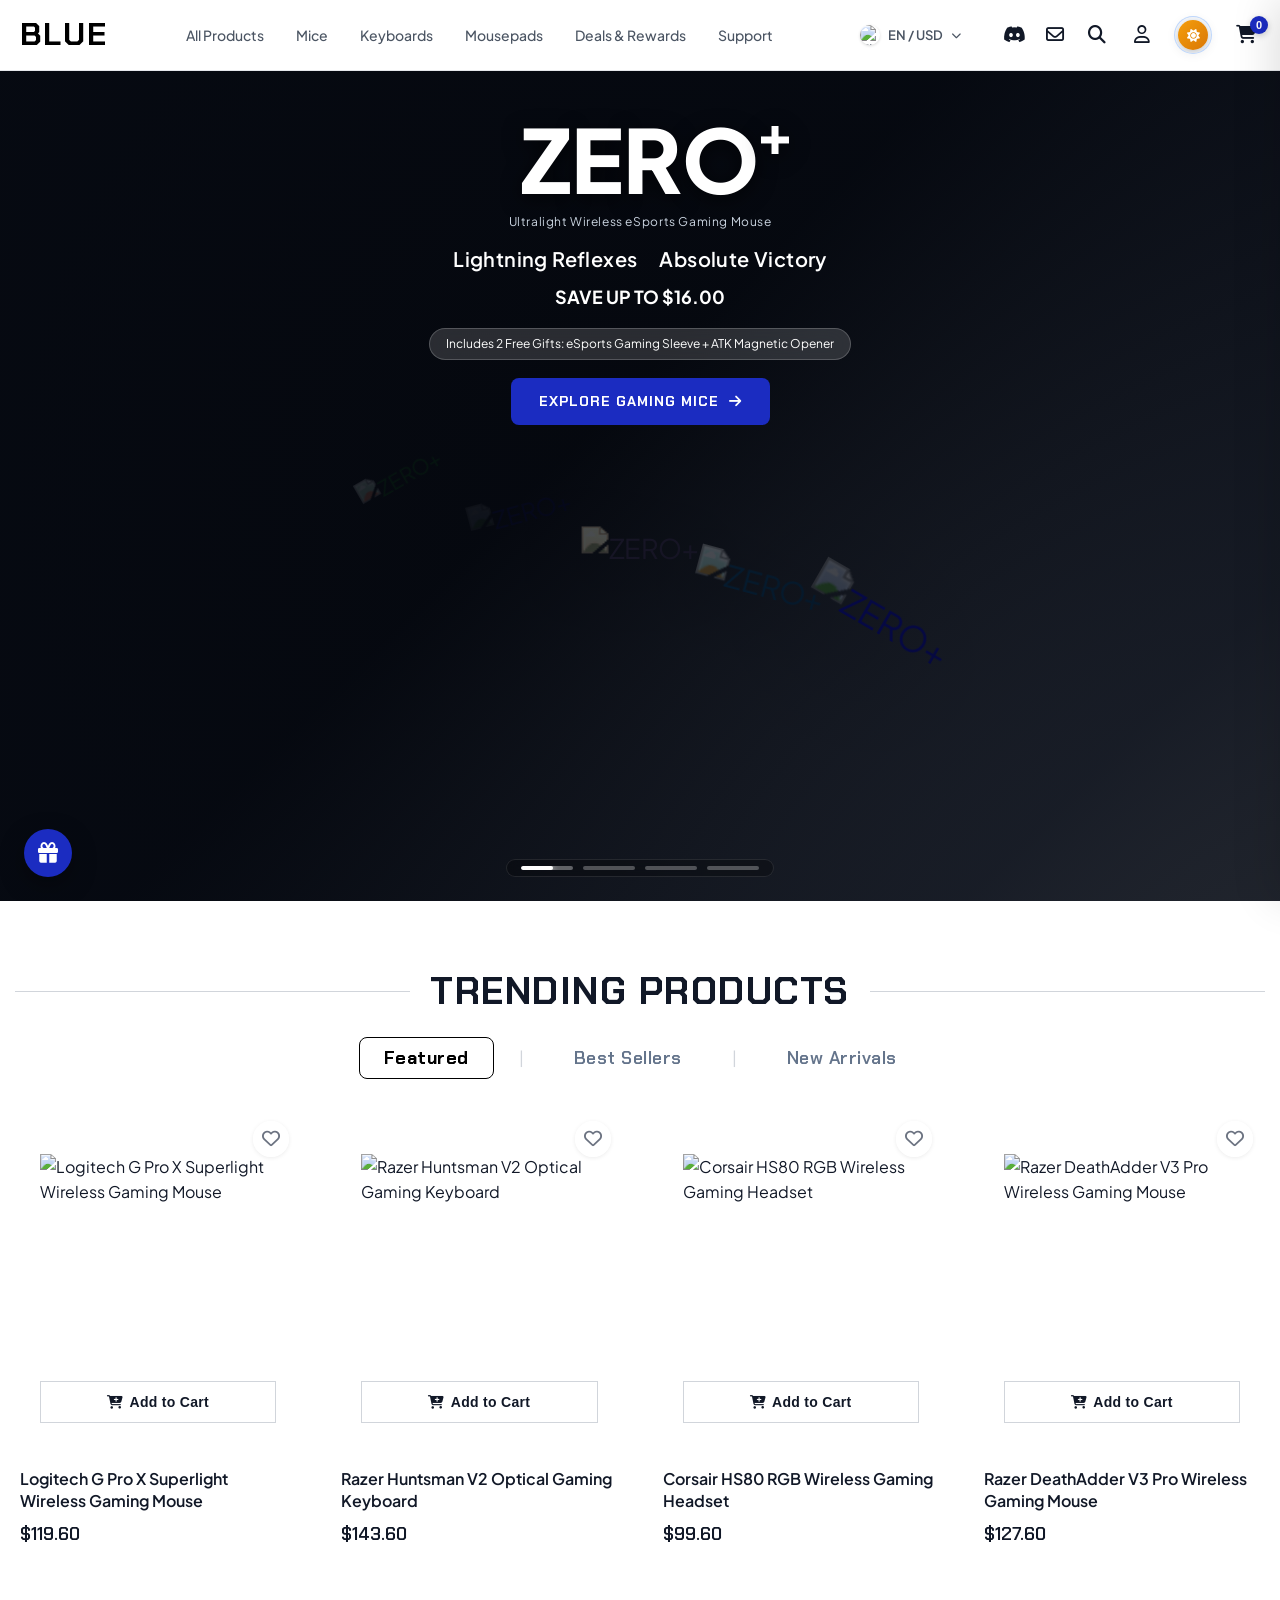
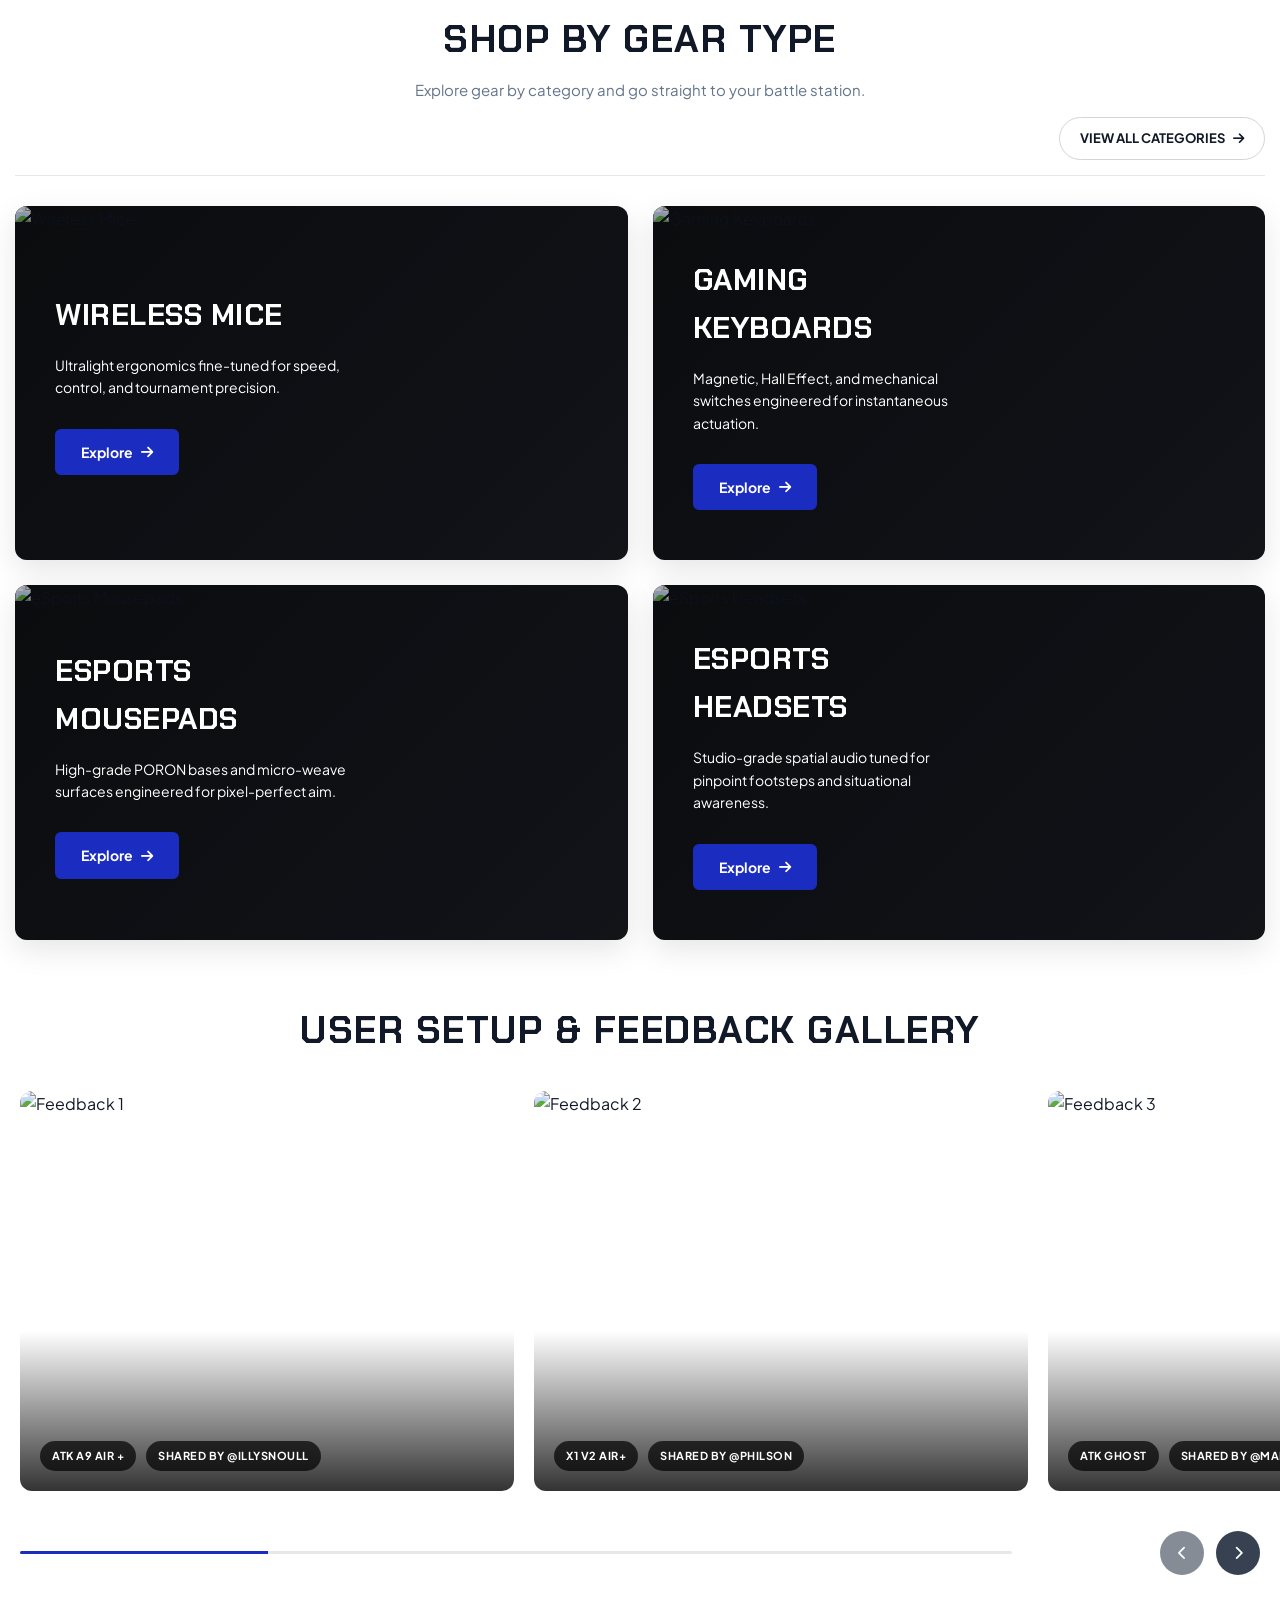
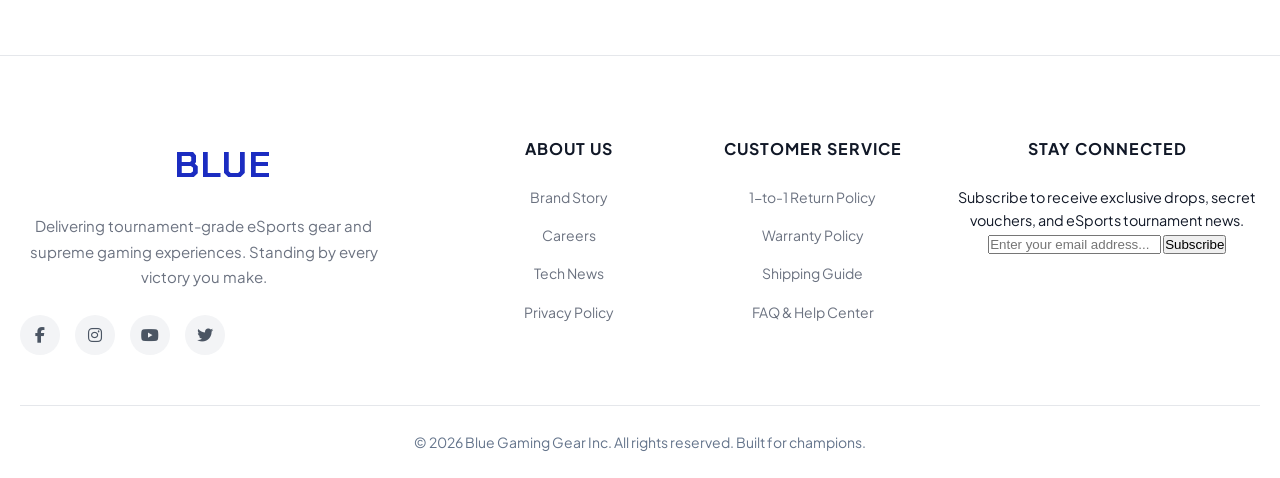
==== commit a687b5f4: "feat(shopping-ux): tactile cart swatches, guest checkout flow, synchronized shipping calculation, an" ====
--- a/index.html
+++ b/index.html
@@ -802,7 +802,24 @@
               <i class="fa-solid fa-truck-fast"></i> <span data-i18n="timelineStep3">Handover to Courier</span>
             </div>
           </div>
-          <div class="checkout-modal-actions">
+                    <!-- GUEST CONVERSION CARD -->
+          <div id="checkout-guest-convert-card" class="checkout-guest-convert-card" style="display: none;">
+            <div class="guest-convert-header">
+              <div class="guest-convert-icon"><i class="fa-solid fa-crown"></i></div>
+              <div>
+                <h4 class="guest-convert-title" data-i18n="guestConvertTitle">Activate Blue Passport Member</h4>
+                <p class="guest-convert-sub" data-i18n="guestConvertSub">Set a password to earn 200 MVP points and activate 24-month e-warranty for this order!</p>
+              </div>
+            </div>
+            <div class="guest-convert-form">
+              <input type="password" id="guest-convert-pass" placeholder="Enter password (min 6 characters)" data-i18n-placeholder="guestConvertPassPlaceholder" class="guest-convert-input" />
+              <button type="button" id="guest-convert-btn" class="guest-convert-btn">
+                <i class="fa-solid fa-user-plus"></i> <span data-i18n="btnCreateAccountNow">Create Account Now</span>
+              </button>
+            </div>
+            <div id="guest-convert-msg" class="guest-convert-msg" style="display: none;"></div>
+          </div>
+<div class="checkout-modal-actions">
             <button id="checkout-modal-close" class="checkout-modal-btn" data-i18n="btnCompleteShopping">
               <i class="fa-solid fa-bag-shopping"></i> <span data-i18n="btnCompleteShopping">Complete Shopping</span>
             </button>
--- a/style.css
+++ b/style.css
@@ -93,7 +93,7 @@
 .container {
   max-width: 1450px;
   margin: 0 auto;
-  padding: 0 15px;
+  padding: 0 20px;
   width: 100%;
 }
 
@@ -318,7 +318,8 @@
 
 .lang-meta small {
   font-size: 11px;
-  color: #64748b;
+  color: #475569;
+  font-weight: 600;
 }
 
 .lang-item.active .lang-meta strong {
@@ -1465,7 +1466,7 @@
   left: 0;
   width: 100%;
   height: 100%;
-  background-color: rgba(0, 0, 0, 0.3);
+  background: radial-gradient(circle at center, rgba(7, 11, 20, 0.72) 0%, rgba(7, 11, 20, 0.88) 100%);
   z-index: 18; /* Nằm trên ảnh (z-index: 15) và dưới chữ (z-index: 20) */
   pointer-events: none; /* Cho phép click xuyên qua lớp này */
 }
@@ -1502,7 +1503,7 @@
 }
 
 .hero-subtitle {
-  color: #a1a1aa;
+  color: #cbd5e1;
   font-size: 0.75rem;
   margin-top: 0.25rem;
   letter-spacing: 0.05em;
@@ -1513,7 +1514,7 @@
   font-size: 1.25rem;
   font-weight: 600;
   margin-top: 0.75rem;
-  letter-spacing: 0.1em;
+  letter-spacing: 0.02em;
 }
 
 .hero-promo {
@@ -2511,51 +2512,108 @@
   margin: 0;
 }
 
-/* Bộ điều chỉnh phân loại sản phẩm linh hoạt */
+/* Bộ điều chỉnh phân loại sản phẩm linh hoạt dạng Micro-Swatches & Chips */
 .cart-variant-selectors {
   display: flex;
+  flex-direction: column;
+  gap: 5px;
+  margin: 4px 0 6px 0;
+}
+
+.cart-swatch-row {
+  display: flex;
+  align-items: center;
+  gap: 6px;
+}
+
+.cart-swatch-label {
+  font-size: 10px;
+  font-weight: 700;
+  color: #64748b;
+  min-width: 28px;
+  text-transform: uppercase;
+  letter-spacing: 0.5px;
+  flex-shrink: 0;
+}
+
+.cart-swatch-group {
+  display: flex;
   flex-wrap: wrap;
-  gap: 6px;
-  margin: 4px 0 6px 0;
-}
-
-.cart-variant-field {
+  gap: 4px;
+  align-items: center;
+}
+
+/* Swatch Button (Màu sắc) */
+.cart-swatch-btn {
   display: inline-flex;
   align-items: center;
   gap: 4px;
-  background: #f1f5f9;
-  padding: 3px 8px;
-  border-radius: 6px;
-  border: 1px solid #e2e8f0;
-  max-width: 100%;
-}
-
-.cart-variant-field-label {
-  font-size: 11px;
-  font-weight: 700;
-  color: #475569;
-  white-space: nowrap;
-  display: inline-flex;
-  align-items: center;
-  gap: 3px;
-}
-
-.cart-variant-select {
-  background: transparent;
-  border: none;
+  padding: 2px 7px;
+  border-radius: 5px;
+  border: 1px solid #cbd5e1;
+  background: #f8fafc;
+  color: #334155;
   font-size: 11px;
   font-weight: 600;
-  color: #0f172a;
   cursor: pointer;
-  outline: none;
-  padding: 0 2px;
-  font-family: inherit;
-  max-width: 140px;
-}
-
-.cart-variant-select option {
-  background: #ffffff;
-  color: #0f172a;
+  transition: all 0.15s ease;
+  user-select: none;
+  min-height: 24px;
+}
+
+.cart-swatch-btn:hover {
+  border-color: #0066ff;
+  background: #eff6ff;
+  color: #0066ff;
+}
+
+.cart-swatch-btn.active {
+  border-color: #0066ff;
+  background: #eff6ff;
+  color: #0066ff;
+  font-weight: 700;
+  box-shadow: 0 0 0 1.5px rgba(0, 102, 255, 0.25);
+}
+
+.cart-swatch-dot {
+  width: 9px;
+  height: 9px;
+  border-radius: 50%;
+  display: inline-block;
+  border: 1px solid rgba(0, 0, 0, 0.2);
+  flex-shrink: 0;
+}
+
+/* Chip Button (Tần số / Phiên bản) */
+.cart-chip-btn {
+  display: inline-flex;
+  align-items: center;
+  padding: 2px 7px;
+  border-radius: 5px;
+  border: 1px solid #cbd5e1;
+  background: #f8fafc;
+  color: #334155;
+  font-size: 11px;
+  font-weight: 600;
+  cursor: pointer;
+  transition: all 0.15s ease;
+  user-select: none;
+  min-height: 24px;
+  white-space: nowrap;
+}
+
+.cart-chip-btn:hover {
+  border-color: #0066ff;
+  background: #eff6ff;
+  color: #0066ff;
+}
+
+.cart-chip-btn.active {
+  border-color: #0066ff;
+  background: #eff6ff;
+  color: #0066ff;
+  font-weight: 700;
+  box-shadow: 0 0 0 1.5px rgba(0, 102, 255, 0.25);
 }
 
 .cart-item-bottom-row {
@@ -2857,7 +2915,7 @@
 
 .checkout-modal-box p {
   font-size: 14px;
-  color: #6b7280;
+  color: #475569;
   line-height: 1.6;
   margin-bottom: 28px;
 }
@@ -4219,7 +4277,7 @@
   font-size: 15px;
   color: #334155;
   line-height: 1.8;
-  max-width: 900px;
+  max-width: 72ch;
 }
 
 .tab-prose h3 {
@@ -7248,22 +7306,30 @@
   color: #38bdf8;
 }
 
-body.theme-dark .cart-variant-field {
-  background: #141d33;
+body.theme-dark .cart-swatch-label {
+  color: #94a3b8;
+}
+
+body.theme-dark .cart-swatch-btn,
+body.theme-dark .cart-chip-btn {
+  background: #0d1527;
   border-color: #1e293b;
-}
-
-body.theme-dark .cart-variant-field-label {
-  color: #94a3b8;
-}
-
-body.theme-dark .cart-variant-select {
-  color: #f8fafc;
-}
-
-body.theme-dark .cart-variant-select option {
-  background: #0b1120;
-  color: #f8fafc;
+  color: #cbd5e1;
+}
+
+body.theme-dark .cart-swatch-btn:hover,
+body.theme-dark .cart-chip-btn:hover {
+  border-color: #38bdf8;
+  background: #1e293b;
+  color: #38bdf8;
+}
+
+body.theme-dark .cart-swatch-btn.active,
+body.theme-dark .cart-chip-btn.active {
+  background: rgba(0, 102, 255, 0.25);
+  border-color: #38bdf8;
+  color: #38bdf8;
+  box-shadow: 0 0 8px rgba(56, 189, 248, 0.3);
 }
 
 body.theme-dark .cart-qty-control {
@@ -8795,10 +8861,11 @@
 /* Demo Accounts Card */
 .demo-accounts-card {
   margin-top: 24px;
-  padding: 16px;
-  background: #f8fafc;
-  border: 1px dashed #cbd5e1;
-  border-radius: 10px;
+  padding: 16px 0 0 0;
+  background: transparent;
+  border: none;
+  border-top: 1px solid #e2e8f0;
+  border-radius: 0;
 }
 
 .demo-card-title {
@@ -10523,3 +10590,157 @@
 body.theme-dark .forgot-hotline-note {
   color: #94a3b8;
 }
+
+
+/* ==========================================================================
+   IMPECCABLE FIXES: MOBILE OVERFLOW, GUEST CHECKOUT & INLINE FORM ERRORS
+   ========================================================================== */
+
+/* Fix Mobile Category Card Overflow */
+@media (max-width: 640px) {
+  .cat-card-content {
+    width: 100% !important;
+  }
+  .cat-card h3 {
+    font-size: clamp(1.2rem, 5vw, 1.6rem) !important;
+    word-break: break-word;
+  }
+  .cat-card {
+    padding: 30px 20px;
+    min-height: 220px;
+  }
+}
+
+/* Guest Conversion Card on Step 3 */
+.checkout-guest-convert-card {
+  margin: 16px 0;
+  padding: 16px;
+  background: linear-gradient(135deg, rgba(0, 102, 255, 0.05) 0%, rgba(56, 189, 248, 0.09) 100%);
+  border: 1.5px solid rgba(0, 102, 255, 0.3);
+  border-radius: 12px;
+  text-align: left;
+}
+
+.guest-convert-header {
+  display: flex;
+  align-items: center;
+  gap: 12px;
+  margin-bottom: 12px;
+}
+
+.guest-convert-icon {
+  width: 36px;
+  height: 36px;
+  border-radius: 50%;
+  background: rgba(0, 102, 255, 0.12);
+  color: #0066ff;
+  display: flex;
+  align-items: center;
+  justify-content: center;
+  font-size: 16px;
+  flex-shrink: 0;
+}
+
+.guest-convert-title {
+  margin: 0;
+  font-size: 14px;
+  font-weight: 800;
+  color: #0f172a;
+  font-family: var(--font-display);
+  letter-spacing: 0.5px;
+}
+
+.guest-convert-sub {
+  margin: 3px 0 0 0;
+  font-size: 12px;
+  color: #1e293b;
+  line-height: 1.4; font-weight: 500;
+}
+
+.guest-convert-form {
+  display: flex;
+  gap: 8px;
+  align-items: center;
+}
+
+.guest-convert-input {
+  flex: 1;
+  padding: 9px 12px;
+  border-radius: 8px;
+  border: 1px solid #cbd5e1;
+  background: #ffffff;
+  font-size: 13px;
+  outline: none;
+  transition: border-color 0.2s, box-shadow 0.2s;
+}
+
+.guest-convert-input:focus {
+  border-color: #0066ff;
+  box-shadow: 0 0 0 3px rgba(0, 102, 255, 0.15);
+}
+
+.guest-convert-btn {
+  padding: 9px 16px;
+  border-radius: 8px;
+  background: #0066ff;
+  color: #ffffff;
+  font-weight: 700;
+  font-size: 13px;
+  border: none;
+  cursor: pointer;
+  display: inline-flex;
+  align-items: center;
+  gap: 6px;
+  white-space: nowrap;
+  transition: background 0.2s;
+}
+
+.guest-convert-btn:hover {
+  background: #0052cc;
+}
+
+.guest-convert-msg {
+  margin-top: 8px;
+  font-size: 12px;
+  font-weight: 600;
+}
+
+body.theme-dark .checkout-guest-convert-card {
+  background: linear-gradient(135deg, rgba(0, 102, 255, 0.15) 0%, rgba(15, 23, 42, 0.85) 100%);
+  border-color: rgba(56, 189, 248, 0.35);
+}
+
+body.theme-dark .guest-convert-title {
+  color: #f8fafc;
+}
+
+body.theme-dark .guest-convert-sub {
+  color: #94a3b8;
+}
+
+body.theme-dark .guest-convert-input {
+  background: #0b1120;
+  border-color: #1e293b;
+  color: #f8fafc;
+}
+
+/* Step 1 Inline Form Error Highlighting */
+.checkout-form-grid .form-group.has-error input,
+.checkout-form-grid .form-group.has-error select {
+  border-color: #ef4444 !important;
+  box-shadow: 0 0 0 3px rgba(239, 68, 68, 0.18) !important;
+  background-color: #fffaf0;
+}
+
+body.theme-dark .checkout-form-grid .form-group.has-error input,
+body.theme-dark .checkout-form-grid .form-group.has-error select {
+  background-color: #270e11;
+}
+
+.field-error-text {
+  display: block;
+  font-size: 11px;
+  font-weight: 600;
+  color: #ef4444;
+  margin-top: 4px;
+}
